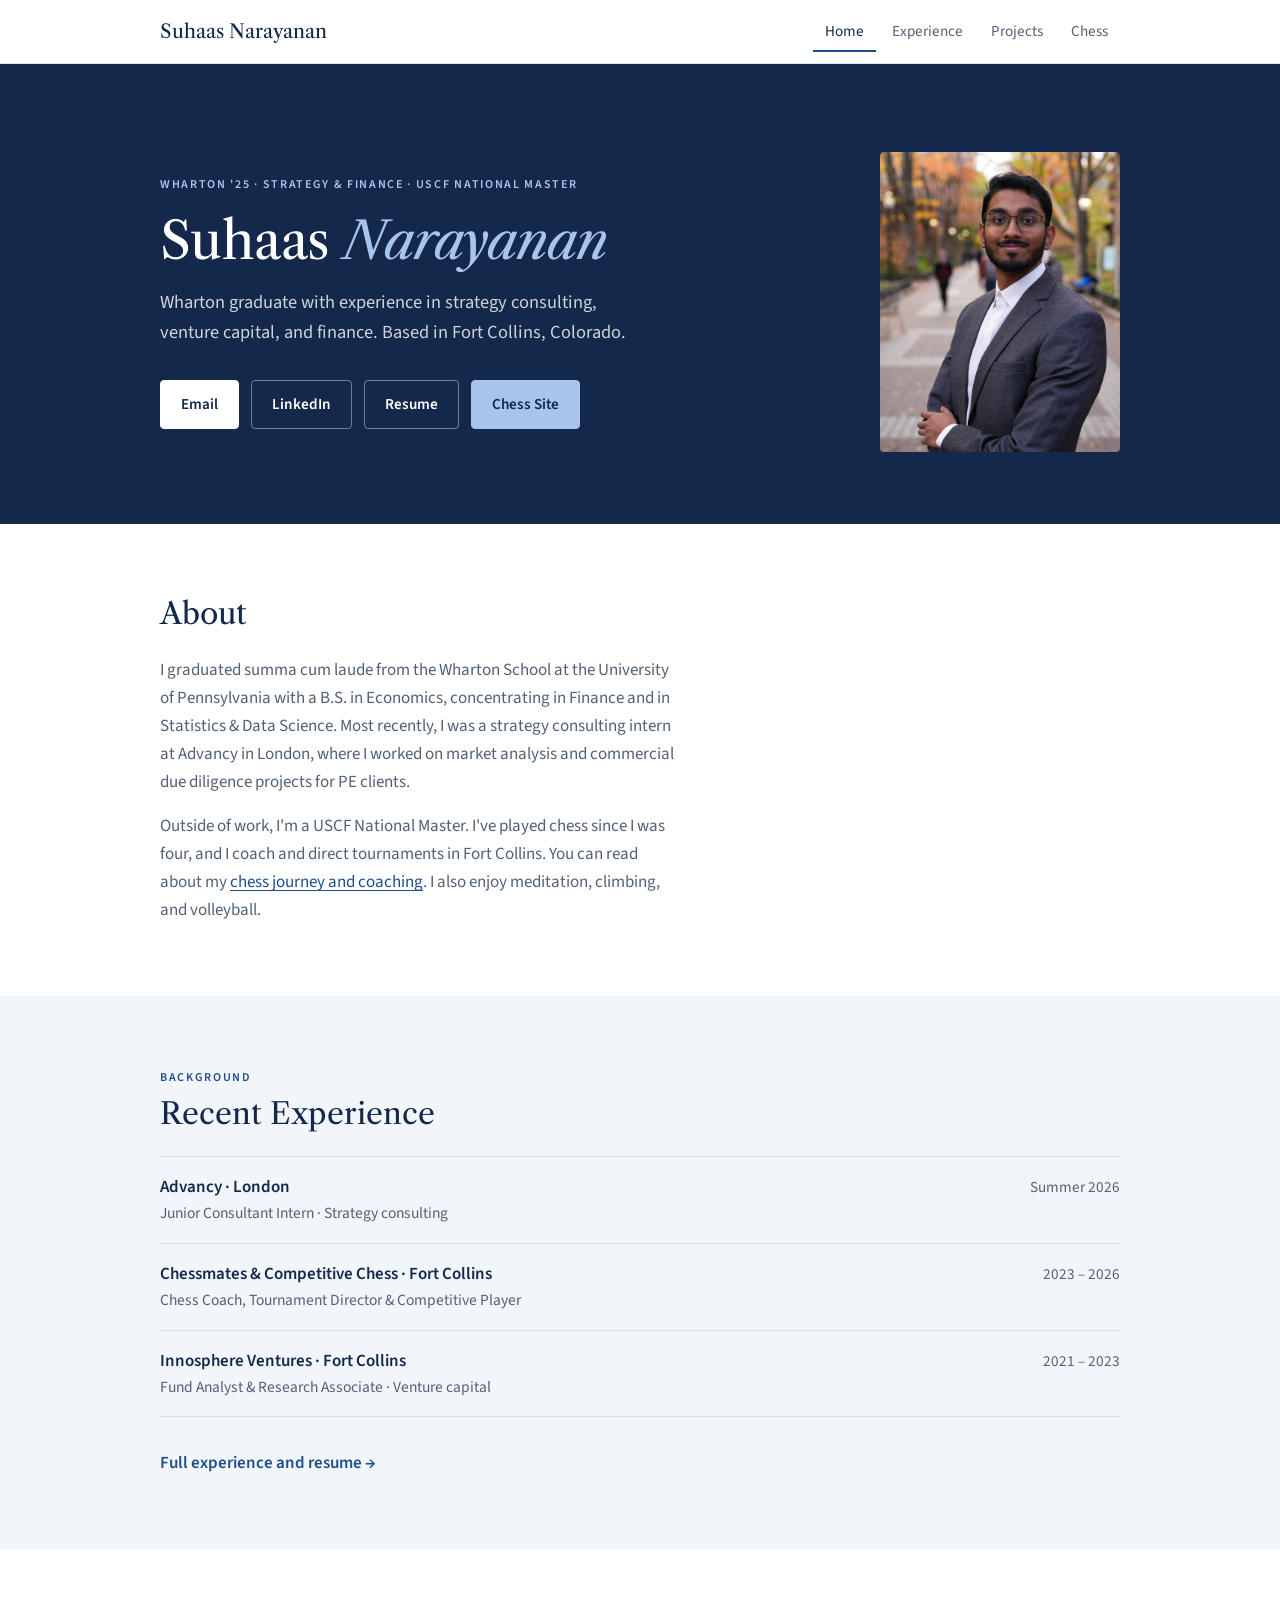
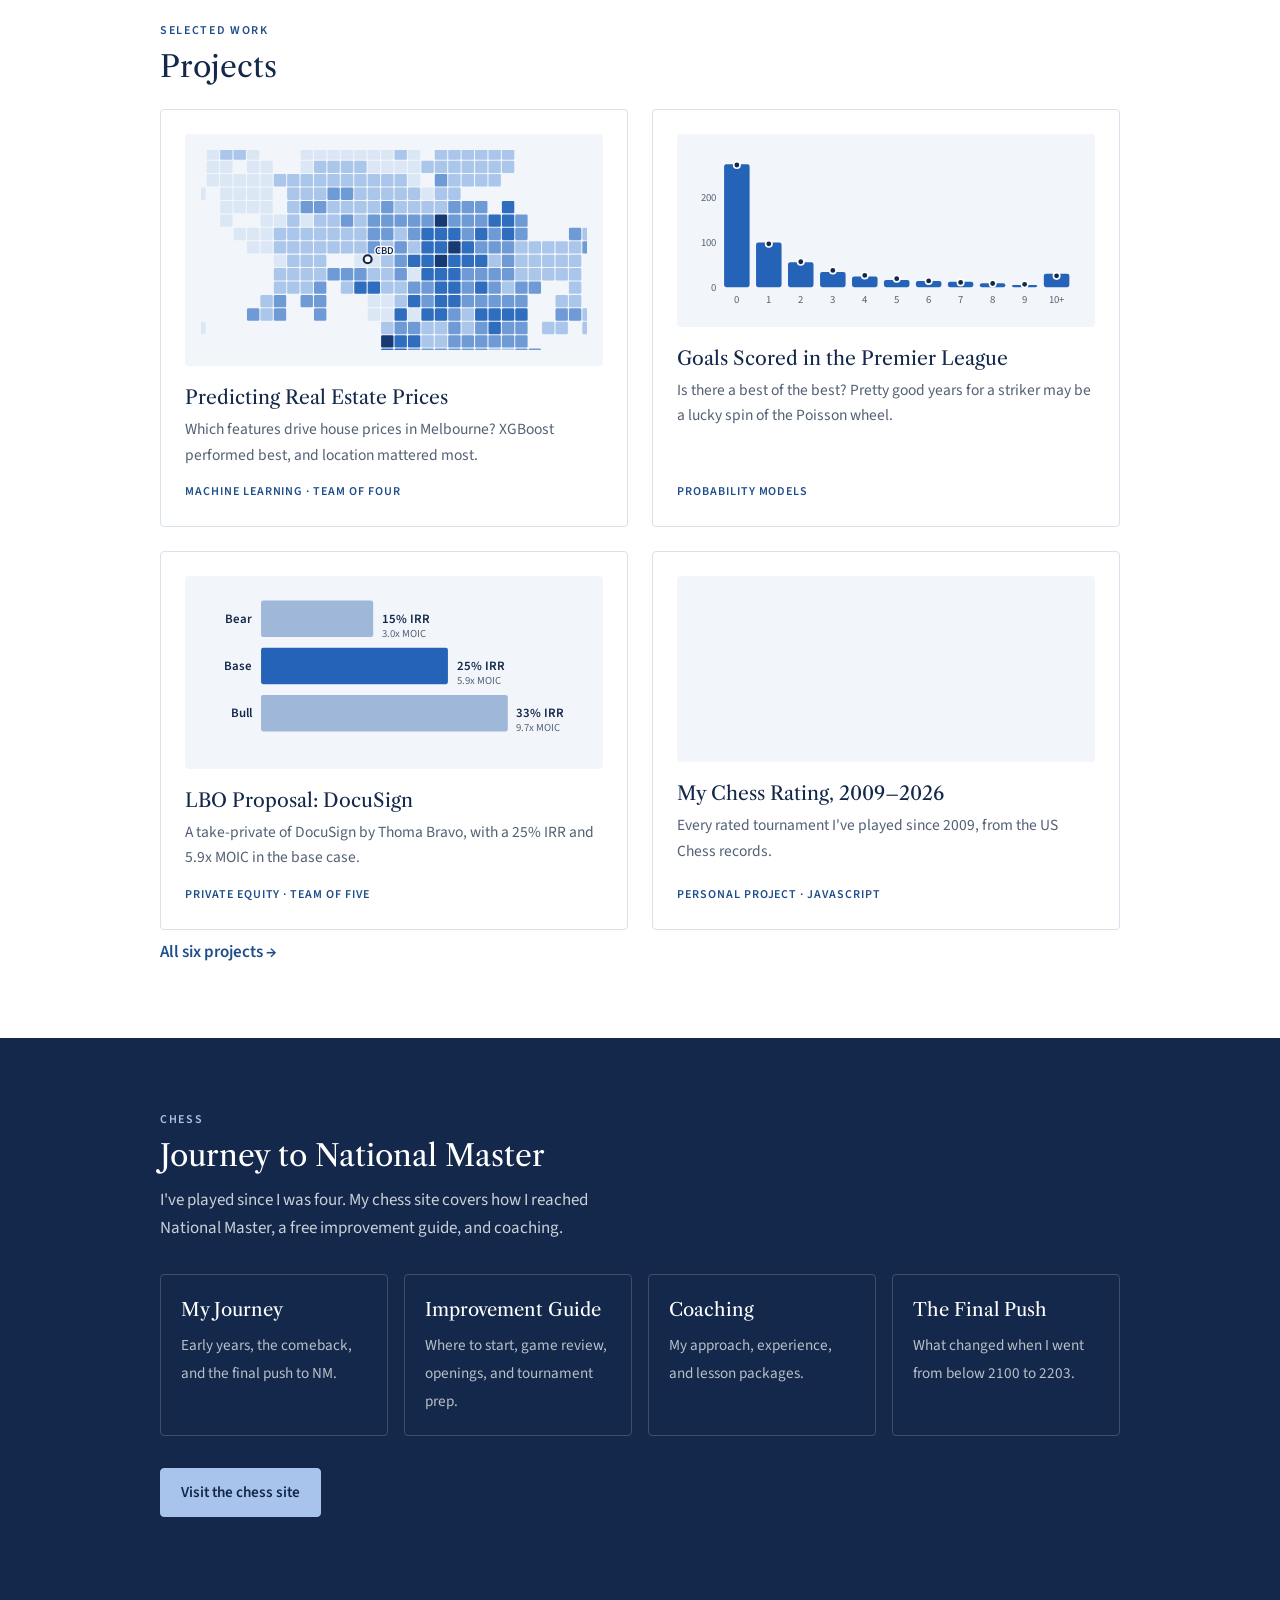
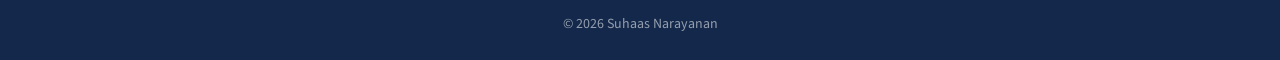
==== index.html @ 9db1aac8 "Update 'Résumé' to 'Resume' in index.html" ====
<!DOCTYPE html>
<html lang="en">
<head>
<meta charset="UTF-8">
<meta name="viewport" content="width=device-width, initial-scale=1.0">
<title>Suhaas Narayanan</title>
<meta name="description" content="Suhaas Narayanan — Wharton graduate with experience in strategy consulting, venture capital, and finance. USCF National Master in chess.">
<meta property="og:title" content="Suhaas Narayanan">
<meta property="og:description" content="Suhaas Narayanan — Wharton graduate with experience in strategy consulting, venture capital, and finance. USCF National Master in chess.">
<meta property="og:type" content="profile">
<meta property="og:site_name" content="Suhaas Narayanan">
<meta property="og:image" content="https://suhaasnarayanan.com/og-home.png?v=2">
<meta property="og:image:width" content="1200">
<meta property="og:image:height" content="630">
<meta name="twitter:card" content="summary_large_image">
<meta name="twitter:image" content="https://suhaasnarayanan.com/og-home.png?v=2">
<meta property="og:url" content="https://suhaasnarayanan.com/">
<link rel="canonical" href="https://suhaasnarayanan.com/">
<link rel="icon" href="/favicon.ico" sizes="48x48">
<link rel="icon" href="/favicon-192.png" type="image/png" sizes="192x192">
<link rel="apple-touch-icon" href="/apple-touch-icon.png">
<link rel="preconnect" href="https://fonts.googleapis.com">
<link rel="preconnect" href="https://fonts.gstatic.com" crossorigin>
<link rel="stylesheet" href="https://fonts.googleapis.com/css2?family=Libre+Caslon+Text:ital,wght@0,400;1,400&family=Source+Sans+3:wght@400;600&display=swap">
<link rel="stylesheet" href="/assets/site.css">
<script type="application/ld+json">
{
  "@context": "https://schema.org",
  "@type": "WebSite",
  "name": "Suhaas Narayanan",
  "alternateName": "suhaasnarayanan.com",
  "url": "https://suhaasnarayanan.com/"
}
</script>
<script type="application/ld+json">
{
  "@context": "https://schema.org",
  "@type": "Person",
  "name": "Suhaas Narayanan",
  "url": "https://suhaasnarayanan.com/",
  "image": "https://suhaasnarayanan.com/images/suhaas-narayanan.jpg",
  "email": "mailto:hello@suhaasnarayanan.com",
  "alumniOf": { "@type": "CollegeOrUniversity", "name": "The Wharton School, University of Pennsylvania" },
  "homeLocation": { "@type": "Place", "name": "Fort Collins, Colorado" },
  "award": ["USCF National Master", "ISEF Finalist (2019, 2020)"],
  "sameAs": [
    "https://www.linkedin.com/in/suhaasn/",
    "https://suhaasnarayanan.com/chess/",
    "https://www.chess.com/member/coachsuhaas",
    "https://lichess.org/@/suhaasn",
    "https://ratings.uschess.org/player/14290675",
    "https://chessmatesfc.com/coach/suhaas-narayanan/"
  ]
}
</script>
</head>
<body>
<nav class="topnav" aria-label="Main"><a class="brand" href="/">Suhaas Narayanan</a><div class="navlinks"><a href="/" aria-current="page">Home</a><a href="/experience/">Experience</a><a href="/projects/">Projects</a><a href="/chess/">Chess</a></div></nav>

<header>
  <div class="header-inner">
    <div>
      <div class="label">Wharton '25 · Strategy &amp; Finance · USCF National Master</div>
      <h1>Suhaas <em>Narayanan</em></h1>
      <p class="intro">Wharton graduate with experience in strategy consulting, venture capital, and finance. Based in Fort Collins, Colorado.</p>
      <div class="actions">
        <a class="btn btn-primary" href="mailto:hello@suhaasnarayanan.com">Email</a>
        <a class="btn btn-ghost" href="https://www.linkedin.com/in/suhaasn/" target="_blank" rel="noopener">LinkedIn</a>
        <a class="btn btn-ghost" href="/Suhaas_Narayanan_Resume.pdf" target="_blank" rel="noopener">Resume</a>
        <a class="btn btn-chess" href="/chess/">Chess Site</a>
      </div>
    </div>
    <img class="portrait" src="/images/suhaas-narayanan.jpg" alt="Suhaas Narayanan" width="640" height="800">
  </div>
</header>

<main>
  <section id="about">
    <h2>About</h2>
    <div class="prose">
      <p>I graduated summa cum laude from the Wharton School at the University of Pennsylvania with a B.S. in Economics, concentrating in Finance and in Statistics &amp; Data Science. Most recently, I was a strategy consulting intern at Advancy in London, where I worked on market analysis and commercial due diligence projects for PE clients.</p>
      <p>Outside of work, I'm a USCF National Master. I've played chess since I was four, and I coach and direct tournaments in Fort Collins. You can read about my <a href="/chess/">chess journey and coaching</a>. I also enjoy meditation, climbing, and volleyball.</p>
    </div>
  </section>

  <section id="experience" class="band">
    <div class="section-label">Background</div>
    <h2>Recent Experience</h2>
    <ul class="preview">
      <li><div><div class="org">Advancy · London</div><div class="role">Junior Consultant Intern · Strategy consulting</div></div><div class="when">Summer 2026</div></li>
      <li><div><div class="org">Chessmates &amp; Competitive Chess · Fort Collins</div><div class="role">Chess Coach, Tournament Director &amp; Competitive Player</div></div><div class="when">2023 – 2026</div></li>
      <li><div><div class="org">Innosphere Ventures · Fort Collins</div><div class="role">Fund Analyst &amp; Research Associate · Venture capital</div></div><div class="when">2021 – 2023</div></li>
    </ul>
    <a class="more" href="/experience/">Full experience and resume →</a>
  </section>

  <section id="projects">
    <div class="section-label">Selected Work</div>
    <h2>Projects</h2>
    <div class="pj-grid">
      <article class="pj-card compact">
        <div class="pj-vis"><svg class="pj-thumb" preserveAspectRatio="xMidYMid slice" viewBox="40 90 440 300" role="img" aria-label="Grid map of Melbourne showing the median sale price in each block. Prices are highest in the inner east and south-east near the CBD, above $2 million in places, and fall below $700,000 in the outer west and north."><rect x="245.3" y="230.0" width="14.1" height="14.1" rx="1.5" fill="#aac6ea"/><rect x="245.3" y="245.3" width="14.1" height="14.1" rx="1.5" fill="#aac6ea"/><rect x="260.6" y="245.3" width="14.1" height="14.1" rx="1.5" fill="#6e9bd6"/><rect x="260.6" y="230.0" width="14.1" height="14.1" rx="1.5" fill="#6e9bd6"/><rect x="153.5" y="138.2" width="14.1" height="14.1" rx="1.5" fill="#dce7f5"/><rect x="153.5" y="153.5" width="14.1" height="14.1" rx="1.5" fill="#aac6ea"/><rect x="168.8" y="153.5" width="14.1" height="14.1" rx="1.5" fill="#aac6ea"/><rect x="168.8" y="138.2" width="14.1" height="14.1" rx="1.5" fill="#aac6ea"/><rect x="138.2" y="153.5" width="14.1" height="14.1" rx="1.5" fill="#aac6ea"/><rect x="214.7" y="275.9" width="14.1" height="14.1" rx="1.5" fill="#2f6dbf"/><rect x="275.9" y="199.4" width="14.1" height="14.1" rx="1.5" fill="#6e9bd6"/><rect x="275.9" y="214.7" width="14.1" height="14.1" rx="1.5" fill="#6e9bd6"/><rect x="107.7" y="306.5" width="14.1" height="14.1" rx="1.5" fill="#aac6ea"/><rect x="92.4" y="306.5" width="14.1" height="14.1" rx="1.5" fill="#6e9bd6"/><rect x="123.0" y="306.5" width="14.1" height="14.1" rx="1.5" fill="#6e9bd6"/><rect x="107.7" y="291.2" width="14.1" height="14.1" rx="1.5" fill="#aac6ea"/><rect x="123.0" y="291.2" width="14.1" height="14.1" rx="1.5" fill="#6e9bd6"/><rect x="138.2" y="275.9" width="14.1" height="14.1" rx="1.5" fill="#aac6ea"/><rect x="123.0" y="260.6" width="14.1" height="14.1" rx="1.5" fill="#aac6ea"/><rect x="138.2" y="260.6" width="14.1" height="14.1" rx="1.5" fill="#aac6ea"/><rect x="123.0" y="275.9" width="14.1" height="14.1" rx="1.5" fill="#aac6ea"/><rect x="275.9" y="291.2" width="14.1" height="14.1" rx="1.5" fill="#2f6dbf"/><rect x="260.6" y="291.2" width="14.1" height="14.1" rx="1.5" fill="#aac6ea"/><rect x="260.6" y="275.9" width="14.1" height="14.1" rx="1.5" fill="#aac6ea"/><rect x="275.9" y="275.9" width="14.1" height="14.1" rx="1.5" fill="#6e9bd6"/><rect x="184.1" y="199.4" width="14.1" height="14.1" rx="1.5" fill="#aac6ea"/><rect x="168.8" y="199.4" width="14.1" height="14.1" rx="1.5" fill="#aac6ea"/><rect x="199.4" y="199.4" width="14.1" height="14.1" rx="1.5" fill="#6e9bd6"/><rect x="199.4" y="214.7" width="14.1" height="14.1" rx="1.5" fill="#aac6ea"/><rect x="184.1" y="214.7" width="14.1" height="14.1" rx="1.5" fill="#aac6ea"/><rect x="168.8" y="214.7" width="14.1" height="14.1" rx="1.5" fill="#aac6ea"/><rect x="321.8" y="291.2" width="14.1" height="14.1" rx="1.5" fill="#2f6dbf"/><rect x="306.5" y="291.2" width="14.1" height="14.1" rx="1.5" fill="#2f6dbf"/><rect x="306.5" y="306.5" width="14.1" height="14.1" rx="1.5" fill="#2f6dbf"/><rect x="321.8" y="306.5" width="14.1" height="14.1" rx="1.5" fill="#6e9bd6"/><rect x="337.1" y="306.5" width="14.1" height="14.1" rx="1.5" fill="#aac6ea"/><rect x="337.1" y="291.2" width="14.1" height="14.1" rx="1.5" fill="#6e9bd6"/><rect x="138.2" y="199.4" width="14.1" height="14.1" rx="1.5" fill="#aac6ea"/><rect x="153.5" y="184.1" width="14.1" height="14.1" rx="1.5" fill="#6e9bd6"/><rect x="138.2" y="184.1" width="14.1" height="14.1" rx="1.5" fill="#aac6ea"/><rect x="245.3" y="291.2" width="14.1" height="14.1" rx="1.5" fill="#dce7f5"/><rect x="245.3" y="306.5" width="14.1" height="14.1" rx="1.5" fill="#dce7f5"/><rect x="321.8" y="245.3" width="14.1" height="14.1" rx="1.5" fill="#2f6dbf"/><rect x="337.1" y="245.3" width="14.1" height="14.1" rx="1.5" fill="#2f6dbf"/><rect x="321.8" y="230.0" width="14.1" height="14.1" rx="1.5" fill="#173a73"/><rect x="306.5" y="245.3" width="14.1" height="14.1" rx="1.5" fill="#173a73"/><rect x="337.1" y="230.0" width="14.1" height="14.1" rx="1.5" fill="#2f6dbf"/><rect x="306.5" y="230.0" width="14.1" height="14.1" rx="1.5" fill="#2f6dbf"/><rect x="321.8" y="214.7" width="14.1" height="14.1" rx="1.5" fill="#2f6dbf"/><rect x="337.1" y="214.7" width="14.1" height="14.1" rx="1.5" fill="#6e9bd6"/><rect x="306.5" y="214.7" width="14.1" height="14.1" rx="1.5" fill="#2f6dbf"/><rect x="275.9" y="352.4" width="14.1" height="14.1" rx="1.5" fill="#6e9bd6"/><rect x="291.2" y="352.4" width="14.1" height="14.1" rx="1.5" fill="#6e9bd6"/><rect x="291.2" y="367.7" width="14.1" height="14.1" rx="1.5" fill="#6e9bd6"/><rect x="275.9" y="367.7" width="14.1" height="14.1" rx="1.5" fill="#6e9bd6"/><rect x="306.5" y="352.4" width="14.1" height="14.1" rx="1.5" fill="#6e9bd6"/><rect x="321.8" y="352.4" width="14.1" height="14.1" rx="1.5" fill="#6e9bd6"/><rect x="306.5" y="367.7" width="14.1" height="14.1" rx="1.5" fill="#6e9bd6"/><rect x="321.8" y="337.1" width="14.1" height="14.1" rx="1.5" fill="#6e9bd6"/><rect x="306.5" y="337.1" width="14.1" height="14.1" rx="1.5" fill="#aac6ea"/><rect x="321.8" y="367.7" width="14.1" height="14.1" rx="1.5" fill="#aac6ea"/><rect x="291.2" y="337.1" width="14.1" height="14.1" rx="1.5" fill="#aac6ea"/><rect x="367.7" y="245.3" width="14.1" height="14.1" rx="1.5" fill="#aac6ea"/><rect x="352.4" y="260.6" width="14.1" height="14.1" rx="1.5" fill="#6e9bd6"/><rect x="352.4" y="245.3" width="14.1" height="14.1" rx="1.5" fill="#2f6dbf"/><rect x="367.7" y="260.6" width="14.1" height="14.1" rx="1.5" fill="#6e9bd6"/><rect x="123.0" y="214.7" width="14.1" height="14.1" rx="1.5" fill="#aac6ea"/><rect x="138.2" y="214.7" width="14.1" height="14.1" rx="1.5" fill="#aac6ea"/><rect x="123.0" y="230.0" width="14.1" height="14.1" rx="1.5" fill="#aac6ea"/><rect x="138.2" y="230.0" width="14.1" height="14.1" rx="1.5" fill="#aac6ea"/><rect x="260.6" y="352.4" width="14.1" height="14.1" rx="1.5" fill="#2f6dbf"/><rect x="260.6" y="337.1" width="14.1" height="14.1" rx="1.5" fill="#2f6dbf"/><rect x="260.6" y="321.8" width="14.1" height="14.1" rx="1.5" fill="#6e9bd6"/><rect x="245.3" y="337.1" width="14.1" height="14.1" rx="1.5" fill="#173a73"/><rect x="245.3" y="352.4" width="14.1" height="14.1" rx="1.5" fill="#2f6dbf"/><rect x="245.3" y="321.8" width="14.1" height="14.1" rx="1.5" fill="#aac6ea"/><rect x="245.3" y="367.7" width="14.1" height="14.1" rx="1.5" fill="#173a73"/><rect x="260.6" y="367.7" width="14.1" height="14.1" rx="1.5" fill="#2f6dbf"/><rect x="275.9" y="337.1" width="14.1" height="14.1" rx="1.5" fill="#2f6dbf"/><rect x="230.0" y="184.1" width="14.1" height="14.1" rx="1.5" fill="#aac6ea"/><rect x="230.0" y="199.4" width="14.1" height="14.1" rx="1.5" fill="#6e9bd6"/><rect x="214.7" y="199.4" width="14.1" height="14.1" rx="1.5" fill="#aac6ea"/><rect x="214.7" y="184.1" width="14.1" height="14.1" rx="1.5" fill="#aac6ea"/><rect x="230.0" y="214.7" width="14.1" height="14.1" rx="1.5" fill="#6e9bd6"/><rect x="199.4" y="184.1" width="14.1" height="14.1" rx="1.5" fill="#aac6ea"/><rect x="321.8" y="184.1" width="14.1" height="14.1" rx="1.5" fill="#6e9bd6"/><rect x="337.1" y="184.1" width="14.1" height="14.1" rx="1.5" fill="#6e9bd6"/><rect x="337.1" y="199.4" width="14.1" height="14.1" rx="1.5" fill="#6e9bd6"/><rect x="321.8" y="199.4" width="14.1" height="14.1" rx="1.5" fill="#6e9bd6"/><rect x="337.1" y="275.9" width="14.1" height="14.1" rx="1.5" fill="#6e9bd6"/><rect x="352.4" y="275.9" width="14.1" height="14.1" rx="1.5" fill="#2f6dbf"/><rect x="352.4" y="291.2" width="14.1" height="14.1" rx="1.5" fill="#6e9bd6"/><rect x="306.5" y="260.6" width="14.1" height="14.1" rx="1.5" fill="#2f6dbf"/><rect x="306.5" y="275.9" width="14.1" height="14.1" rx="1.5" fill="#2f6dbf"/><rect x="321.8" y="275.9" width="14.1" height="14.1" rx="1.5" fill="#2f6dbf"/><rect x="321.8" y="260.6" width="14.1" height="14.1" rx="1.5" fill="#2f6dbf"/><rect x="291.2" y="275.9" width="14.1" height="14.1" rx="1.5" fill="#6e9bd6"/><rect x="291.2" y="260.6" width="14.1" height="14.1" rx="1.5" fill="#2f6dbf"/><rect x="306.5" y="321.8" width="14.1" height="14.1" rx="1.5" fill="#aac6ea"/><rect x="291.2" y="321.8" width="14.1" height="14.1" rx="1.5" fill="#aac6ea"/><rect x="275.9" y="321.8" width="14.1" height="14.1" rx="1.5" fill="#6e9bd6"/><rect x="275.9" y="306.5" width="14.1" height="14.1" rx="1.5" fill="#dce7f5"/><rect x="337.1" y="321.8" width="14.1" height="14.1" rx="1.5" fill="#aac6ea"/><rect x="321.8" y="321.8" width="14.1" height="14.1" rx="1.5" fill="#6e9bd6"/><rect x="245.3" y="214.7" width="14.1" height="14.1" rx="1.5" fill="#6e9bd6"/><rect x="260.6" y="214.7" width="14.1" height="14.1" rx="1.5" fill="#aac6ea"/><rect x="214.7" y="168.8" width="14.1" height="14.1" rx="1.5" fill="#aac6ea"/><rect x="245.3" y="168.8" width="14.1" height="14.1" rx="1.5" fill="#aac6ea"/><rect x="230.0" y="168.8" width="14.1" height="14.1" rx="1.5" fill="#aac6ea"/><rect x="214.7" y="153.5" width="14.1" height="14.1" rx="1.5" fill="#aac6ea"/><rect x="245.3" y="153.5" width="14.1" height="14.1" rx="1.5" fill="#aac6ea"/><rect x="230.0" y="153.5" width="14.1" height="14.1" rx="1.5" fill="#aac6ea"/><rect x="214.7" y="138.2" width="14.1" height="14.1" rx="1.5" fill="#aac6ea"/><rect x="352.4" y="199.4" width="14.1" height="14.1" rx="1.5" fill="#6e9bd6"/><rect x="367.7" y="214.7" width="14.1" height="14.1" rx="1.5" fill="#6e9bd6"/><rect x="352.4" y="230.0" width="14.1" height="14.1" rx="1.5" fill="#6e9bd6"/><rect x="352.4" y="214.7" width="14.1" height="14.1" rx="1.5" fill="#2f6dbf"/><rect x="367.7" y="230.0" width="14.1" height="14.1" rx="1.5" fill="#6e9bd6"/><rect x="367.7" y="199.4" width="14.1" height="14.1" rx="1.5" fill="#2f6dbf"/><rect x="291.2" y="199.4" width="14.1" height="14.1" rx="1.5" fill="#6e9bd6"/><rect x="306.5" y="184.1" width="14.1" height="14.1" rx="1.5" fill="#aac6ea"/><rect x="306.5" y="199.4" width="14.1" height="14.1" rx="1.5" fill="#173a73"/><rect x="260.6" y="306.5" width="14.1" height="14.1" rx="1.5" fill="#2f6dbf"/><rect x="230.0" y="306.5" width="14.1" height="14.1" rx="1.5" fill="#dce7f5"/><rect x="168.8" y="168.8" width="14.1" height="14.1" rx="1.5" fill="#aac6ea"/><rect x="168.8" y="184.1" width="14.1" height="14.1" rx="1.5" fill="#6e9bd6"/><rect x="184.1" y="184.1" width="14.1" height="14.1" rx="1.5" fill="#aac6ea"/><rect x="184.1" y="168.8" width="14.1" height="14.1" rx="1.5" fill="#6e9bd6"/><rect x="199.4" y="168.8" width="14.1" height="14.1" rx="1.5" fill="#6e9bd6"/><rect x="260.6" y="199.4" width="14.1" height="14.1" rx="1.5" fill="#6e9bd6"/><rect x="230.0" y="230.0" width="14.1" height="14.1" rx="1.5" fill="#6e9bd6"/><rect x="245.3" y="199.4" width="14.1" height="14.1" rx="1.5" fill="#6e9bd6"/><rect x="184.1" y="230.0" width="14.1" height="14.1" rx="1.5" fill="#aac6ea"/><rect x="168.8" y="230.0" width="14.1" height="14.1" rx="1.5" fill="#aac6ea"/><rect x="153.5" y="230.0" width="14.1" height="14.1" rx="1.5" fill="#aac6ea"/><rect x="153.5" y="214.7" width="14.1" height="14.1" rx="1.5" fill="#aac6ea"/><rect x="291.2" y="291.2" width="14.1" height="14.1" rx="1.5" fill="#6e9bd6"/><rect x="199.4" y="123.0" width="14.1" height="14.1" rx="1.5" fill="#dce7f5"/><rect x="199.4" y="138.2" width="14.1" height="14.1" rx="1.5" fill="#aac6ea"/><rect x="214.7" y="123.0" width="14.1" height="14.1" rx="1.5" fill="#dce7f5"/><rect x="184.1" y="138.2" width="14.1" height="14.1" rx="1.5" fill="#aac6ea"/><rect x="184.1" y="123.0" width="14.1" height="14.1" rx="1.5" fill="#dce7f5"/><rect x="168.8" y="123.0" width="14.1" height="14.1" rx="1.5" fill="#dce7f5"/><rect x="260.6" y="383.0" width="14.1" height="14.1" rx="1.5" fill="#2f6dbf"/><rect x="275.9" y="383.0" width="14.1" height="14.1" rx="1.5" fill="#6e9bd6"/><rect x="275.9" y="260.6" width="14.1" height="14.1" rx="1.5" fill="#dce7f5"/><rect x="275.9" y="245.3" width="14.1" height="14.1" rx="1.5" fill="#2f6dbf"/><rect x="291.2" y="245.3" width="14.1" height="14.1" rx="1.5" fill="#2f6dbf"/><rect x="291.2" y="184.1" width="14.1" height="14.1" rx="1.5" fill="#aac6ea"/><rect x="291.2" y="168.8" width="14.1" height="14.1" rx="1.5" fill="#dce7f5"/><rect x="306.5" y="168.8" width="14.1" height="14.1" rx="1.5" fill="#aac6ea"/><rect x="306.5" y="153.5" width="14.1" height="14.1" rx="1.5" fill="#6e9bd6"/><rect x="275.9" y="168.8" width="14.1" height="14.1" rx="1.5" fill="#aac6ea"/><rect x="275.9" y="184.1" width="14.1" height="14.1" rx="1.5" fill="#aac6ea"/><rect x="291.2" y="214.7" width="14.1" height="14.1" rx="1.5" fill="#2f6dbf"/><rect x="107.7" y="153.5" width="14.1" height="14.1" rx="1.5" fill="#dce7f5"/><rect x="107.7" y="168.8" width="14.1" height="14.1" rx="1.5" fill="#dce7f5"/><rect x="138.2" y="168.8" width="14.1" height="14.1" rx="1.5" fill="#aac6ea"/><rect x="153.5" y="168.8" width="14.1" height="14.1" rx="1.5" fill="#aac6ea"/><rect x="199.4" y="230.0" width="14.1" height="14.1" rx="1.5" fill="#aac6ea"/><rect x="275.9" y="230.0" width="14.1" height="14.1" rx="1.5" fill="#aac6ea"/><rect x="291.2" y="230.0" width="14.1" height="14.1" rx="1.5" fill="#2f6dbf"/><rect x="153.5" y="199.4" width="14.1" height="14.1" rx="1.5" fill="#dce7f5"/><rect x="291.2" y="306.5" width="14.1" height="14.1" rx="1.5" fill="#2f6dbf"/><rect x="230.0" y="245.3" width="14.1" height="14.1" rx="1.5" fill="#dce7f5"/><rect x="214.7" y="245.3" width="14.1" height="14.1" rx="1.5" fill="#dce7f5"/><rect x="214.7" y="230.0" width="14.1" height="14.1" rx="1.5" fill="#aac6ea"/><rect x="230.0" y="275.9" width="14.1" height="14.1" rx="1.5" fill="#2f6dbf"/><rect x="230.0" y="291.2" width="14.1" height="14.1" rx="1.5" fill="#dce7f5"/><rect x="291.2" y="383.0" width="14.1" height="14.1" rx="1.5" fill="#6e9bd6"/><rect x="306.5" y="383.0" width="14.1" height="14.1" rx="1.5" fill="#6e9bd6"/><rect x="168.8" y="275.9" width="14.1" height="14.1" rx="1.5" fill="#6e9bd6"/><rect x="153.5" y="275.9" width="14.1" height="14.1" rx="1.5" fill="#aac6ea"/><rect x="153.5" y="260.6" width="14.1" height="14.1" rx="1.5" fill="#aac6ea"/><rect x="214.7" y="214.7" width="14.1" height="14.1" rx="1.5" fill="#aac6ea"/><rect x="245.3" y="184.1" width="14.1" height="14.1" rx="1.5" fill="#6e9bd6"/><rect x="184.1" y="153.5" width="14.1" height="14.1" rx="1.5" fill="#aac6ea"/><rect x="199.4" y="153.5" width="14.1" height="14.1" rx="1.5" fill="#aac6ea"/><rect x="337.1" y="352.4" width="14.1" height="14.1" rx="1.5" fill="#6e9bd6"/><rect x="337.1" y="367.7" width="14.1" height="14.1" rx="1.5" fill="#aac6ea"/><rect x="199.4" y="275.9" width="14.1" height="14.1" rx="1.5" fill="#aac6ea"/><rect x="199.4" y="260.6" width="14.1" height="14.1" rx="1.5" fill="#6e9bd6"/><rect x="184.1" y="260.6" width="14.1" height="14.1" rx="1.5" fill="#6e9bd6"/><rect x="214.7" y="260.6" width="14.1" height="14.1" rx="1.5" fill="#6e9bd6"/><rect x="245.3" y="275.9" width="14.1" height="14.1" rx="1.5" fill="#aac6ea"/><rect x="260.6" y="168.8" width="14.1" height="14.1" rx="1.5" fill="#aac6ea"/><rect x="275.9" y="153.5" width="14.1" height="14.1" rx="1.5" fill="#dce7f5"/><rect x="260.6" y="153.5" width="14.1" height="14.1" rx="1.5" fill="#aac6ea"/><rect x="260.6" y="184.1" width="14.1" height="14.1" rx="1.5" fill="#aac6ea"/><rect x="275.9" y="123.0" width="14.1" height="14.1" rx="1.5" fill="#dce7f5"/><rect x="260.6" y="138.2" width="14.1" height="14.1" rx="1.5" fill="#dce7f5"/><rect x="275.9" y="138.2" width="14.1" height="14.1" rx="1.5" fill="#dce7f5"/><rect x="245.3" y="138.2" width="14.1" height="14.1" rx="1.5" fill="#dce7f5"/><rect x="245.3" y="123.0" width="14.1" height="14.1" rx="1.5" fill="#dce7f5"/><rect x="260.6" y="123.0" width="14.1" height="14.1" rx="1.5" fill="#aac6ea"/><rect x="230.0" y="123.0" width="14.1" height="14.1" rx="1.5" fill="#dce7f5"/><rect x="245.3" y="260.6" width="14.1" height="14.1" rx="1.5" fill="#aac6ea"/><rect x="260.6" y="260.6" width="14.1" height="14.1" rx="1.5" fill="#6e9bd6"/><rect x="321.8" y="168.8" width="14.1" height="14.1" rx="1.5" fill="#aac6ea"/><rect x="153.5" y="245.3" width="14.1" height="14.1" rx="1.5" fill="#aac6ea"/><rect x="168.8" y="245.3" width="14.1" height="14.1" rx="1.5" fill="#aac6ea"/><rect x="230.0" y="260.6" width="14.1" height="14.1" rx="1.5" fill="#aac6ea"/><rect x="168.8" y="260.6" width="14.1" height="14.1" rx="1.5" fill="#aac6ea"/><rect x="107.7" y="230.0" width="14.1" height="14.1" rx="1.5" fill="#dce7f5"/><rect x="107.7" y="214.7" width="14.1" height="14.1" rx="1.5" fill="#dce7f5"/><rect x="123.0" y="199.4" width="14.1" height="14.1" rx="1.5" fill="#dce7f5"/><rect x="107.7" y="184.1" width="14.1" height="14.1" rx="1.5" fill="#dce7f5"/><rect x="107.7" y="199.4" width="14.1" height="14.1" rx="1.5" fill="#dce7f5"/><rect x="92.4" y="230.0" width="14.1" height="14.1" rx="1.5" fill="#dce7f5"/><rect x="77.1" y="214.7" width="14.1" height="14.1" rx="1.5" fill="#dce7f5"/><rect x="92.4" y="214.7" width="14.1" height="14.1" rx="1.5" fill="#dce7f5"/><rect x="337.1" y="260.6" width="14.1" height="14.1" rx="1.5" fill="#6e9bd6"/><rect x="352.4" y="184.1" width="14.1" height="14.1" rx="1.5" fill="#6e9bd6"/><rect x="337.1" y="153.5" width="14.1" height="14.1" rx="1.5" fill="#aac6ea"/><rect x="321.8" y="153.5" width="14.1" height="14.1" rx="1.5" fill="#aac6ea"/><rect x="321.8" y="138.2" width="14.1" height="14.1" rx="1.5" fill="#aac6ea"/><rect x="306.5" y="138.2" width="14.1" height="14.1" rx="1.5" fill="#aac6ea"/><rect x="321.8" y="123.0" width="14.1" height="14.1" rx="1.5" fill="#aac6ea"/><rect x="168.8" y="291.2" width="14.1" height="14.1" rx="1.5" fill="#6e9bd6"/><rect x="168.8" y="306.5" width="14.1" height="14.1" rx="1.5" fill="#6e9bd6"/><rect x="153.5" y="291.2" width="14.1" height="14.1" rx="1.5" fill="#6e9bd6"/><rect x="138.2" y="245.3" width="14.1" height="14.1" rx="1.5" fill="#aac6ea"/><rect x="230.0" y="138.2" width="14.1" height="14.1" rx="1.5" fill="#dce7f5"/><rect x="184.1" y="107.7" width="14.1" height="14.1" rx="1.5" fill="#dce7f5"/><rect x="291.2" y="138.2" width="14.1" height="14.1" rx="1.5" fill="#aac6ea"/><rect x="123.0" y="245.3" width="14.1" height="14.1" rx="1.5" fill="#dce7f5"/><rect x="337.1" y="337.1" width="14.1" height="14.1" rx="1.5" fill="#6e9bd6"/><rect x="367.7" y="291.2" width="14.1" height="14.1" rx="1.5" fill="#6e9bd6"/><rect x="459.4" y="275.9" width="14.1" height="14.1" rx="1.5" fill="#aac6ea"/><rect x="291.2" y="413.5" width="14.1" height="14.1" rx="1.5" fill="#2f6dbf"/><rect x="275.9" y="428.8" width="14.1" height="14.1" rx="1.5" fill="#2f6dbf"/><rect x="352.4" y="138.2" width="14.1" height="14.1" rx="1.5" fill="#aac6ea"/><rect x="306.5" y="123.0" width="14.1" height="14.1" rx="1.5" fill="#aac6ea"/><rect x="61.8" y="153.5" width="14.1" height="14.1" rx="1.5" fill="#dce7f5"/><rect x="383.0" y="291.2" width="14.1" height="14.1" rx="1.5" fill="#6e9bd6"/><rect x="77.1" y="184.1" width="14.1" height="14.1" rx="1.5" fill="#dce7f5"/><rect x="31.2" y="168.8" width="14.1" height="14.1" rx="1.5" fill="#dce7f5"/><rect x="321.8" y="398.2" width="14.1" height="14.1" rx="1.5" fill="#aac6ea"/><rect x="291.2" y="398.2" width="14.1" height="14.1" rx="1.5" fill="#6e9bd6"/><rect x="168.8" y="15.9" width="14.1" height="14.1" rx="1.5" fill="#dce7f5"/><rect x="199.4" y="31.2" width="14.1" height="14.1" rx="1.5" fill="#dce7f5"/><rect x="474.7" y="230.0" width="14.1" height="14.1" rx="1.5" fill="#6e9bd6"/><rect x="428.8" y="428.8" width="14.1" height="14.1" rx="1.5" fill="#dce7f5"/><rect x="413.5" y="398.2" width="14.1" height="14.1" rx="1.5" fill="#dce7f5"/><rect x="428.8" y="398.2" width="14.1" height="14.1" rx="1.5" fill="#dce7f5"/><rect x="367.7" y="413.5" width="14.1" height="14.1" rx="1.5" fill="#aac6ea"/><rect x="383.0" y="214.7" width="14.1" height="14.1" rx="1.5" fill="#2f6dbf"/><rect x="383.0" y="138.2" width="14.1" height="14.1" rx="1.5" fill="#aac6ea"/><rect x="260.6" y="46.5" width="14.1" height="14.1" rx="1.5" fill="#dce7f5"/><rect x="291.2" y="77.1" width="14.1" height="14.1" rx="1.5" fill="#dce7f5"/><rect x="275.9" y="61.8" width="14.1" height="14.1" rx="1.5" fill="#dce7f5"/><rect x="398.2" y="275.9" width="14.1" height="14.1" rx="1.5" fill="#6e9bd6"/><rect x="398.2" y="260.6" width="14.1" height="14.1" rx="1.5" fill="#aac6ea"/><rect x="153.5" y="107.7" width="14.1" height="14.1" rx="1.5" fill="#dce7f5"/><rect x="337.1" y="123.0" width="14.1" height="14.1" rx="1.5" fill="#aac6ea"/><rect x="92.4" y="138.2" width="14.1" height="14.1" rx="1.5" fill="#dce7f5"/><rect x="92.4" y="153.5" width="14.1" height="14.1" rx="1.5" fill="#dce7f5"/><rect x="92.4" y="123.0" width="14.1" height="14.1" rx="1.5" fill="#dce7f5"/><rect x="383.0" y="428.8" width="14.1" height="14.1" rx="1.5" fill="#aac6ea"/><rect x="245.3" y="92.4" width="14.1" height="14.1" rx="1.5" fill="#aac6ea"/><rect x="275.9" y="92.4" width="14.1" height="14.1" rx="1.5" fill="#dce7f5"/><rect x="352.4" y="153.5" width="14.1" height="14.1" rx="1.5" fill="#aac6ea"/><rect x="321.8" y="31.2" width="14.1" height="14.1" rx="1.5" fill="#dce7f5"/><rect x="306.5" y="92.4" width="14.1" height="14.1" rx="1.5" fill="#aac6ea"/><rect x="291.2" y="92.4" width="14.1" height="14.1" rx="1.5" fill="#dce7f5"/><rect x="413.5" y="260.6" width="14.1" height="14.1" rx="1.5" fill="#aac6ea"/><rect x="413.5" y="245.3" width="14.1" height="14.1" rx="1.5" fill="#aac6ea"/><rect x="367.7" y="138.2" width="14.1" height="14.1" rx="1.5" fill="#aac6ea"/><rect x="337.1" y="444.1" width="14.1" height="14.1" rx="1.5" fill="#6e9bd6"/><rect x="352.4" y="306.5" width="14.1" height="14.1" rx="1.5" fill="#2f6dbf"/><rect x="367.7" y="306.5" width="14.1" height="14.1" rx="1.5" fill="#2f6dbf"/><rect x="352.4" y="337.1" width="14.1" height="14.1" rx="1.5" fill="#6e9bd6"/><rect x="398.2" y="245.3" width="14.1" height="14.1" rx="1.5" fill="#aac6ea"/><rect x="321.8" y="428.8" width="14.1" height="14.1" rx="1.5" fill="#6e9bd6"/><rect x="31.2" y="321.8" width="14.1" height="14.1" rx="1.5" fill="#dce7f5"/><rect x="459.4" y="230.0" width="14.1" height="14.1" rx="1.5" fill="#aac6ea"/><rect x="321.8" y="77.1" width="14.1" height="14.1" rx="1.5" fill="#dce7f5"/><rect x="383.0" y="367.7" width="14.1" height="14.1" rx="1.5" fill="#aac6ea"/><rect x="77.1" y="153.5" width="14.1" height="14.1" rx="1.5" fill="#dce7f5"/><rect x="92.4" y="184.1" width="14.1" height="14.1" rx="1.5" fill="#dce7f5"/><rect x="15.9" y="0.6" width="14.1" height="14.1" rx="1.5" fill="#dce7f5"/><rect x="0.6" y="275.9" width="14.1" height="14.1" rx="1.5" fill="#dce7f5"/><rect x="15.9" y="275.9" width="14.1" height="14.1" rx="1.5" fill="#dce7f5"/><rect x="46.5" y="138.2" width="14.1" height="14.1" rx="1.5" fill="#dce7f5"/><rect x="260.6" y="107.7" width="14.1" height="14.1" rx="1.5" fill="#dce7f5"/><rect x="153.5" y="123.0" width="14.1" height="14.1" rx="1.5" fill="#dce7f5"/><rect x="428.8" y="321.8" width="14.1" height="14.1" rx="1.5" fill="#aac6ea"/><rect x="168.8" y="107.7" width="14.1" height="14.1" rx="1.5" fill="#dce7f5"/><rect x="459.4" y="291.2" width="14.1" height="14.1" rx="1.5" fill="#aac6ea"/><rect x="275.9" y="413.5" width="14.1" height="14.1" rx="1.5" fill="#2f6dbf"/><rect x="383.0" y="245.3" width="14.1" height="14.1" rx="1.5" fill="#6e9bd6"/><rect x="383.0" y="230.0" width="14.1" height="14.1" rx="1.5" fill="#6e9bd6"/><rect x="490.0" y="306.5" width="14.1" height="14.1" rx="1.5" fill="#aac6ea"/><rect x="367.7" y="275.9" width="14.1" height="14.1" rx="1.5" fill="#6e9bd6"/><rect x="46.5" y="153.5" width="14.1" height="14.1" rx="1.5" fill="#dce7f5"/><rect x="352.4" y="490.0" width="14.1" height="14.1" rx="1.5" fill="#aac6ea"/><rect x="306.5" y="398.2" width="14.1" height="14.1" rx="1.5" fill="#6e9bd6"/><rect x="306.5" y="413.5" width="14.1" height="14.1" rx="1.5" fill="#aac6ea"/><rect x="367.7" y="352.4" width="14.1" height="14.1" rx="1.5" fill="#aac6ea"/><rect x="199.4" y="15.9" width="14.1" height="14.1" rx="1.5" fill="#dce7f5"/><rect x="184.1" y="0.6" width="14.1" height="14.1" rx="1.5" fill="#dce7f5"/><rect x="490.0" y="214.7" width="14.1" height="14.1" rx="1.5" fill="#aac6ea"/><rect x="413.5" y="413.5" width="14.1" height="14.1" rx="1.5" fill="#dce7f5"/><rect x="428.8" y="383.0" width="14.1" height="14.1" rx="1.5" fill="#aac6ea"/><rect x="352.4" y="413.5" width="14.1" height="14.1" rx="1.5" fill="#aac6ea"/><rect x="383.0" y="199.4" width="14.1" height="14.1" rx="1.5" fill="#2f6dbf"/><rect x="444.1" y="428.8" width="14.1" height="14.1" rx="1.5" fill="#dce7f5"/><rect x="275.9" y="77.1" width="14.1" height="14.1" rx="1.5" fill="#dce7f5"/><rect x="291.2" y="61.8" width="14.1" height="14.1" rx="1.5" fill="#dce7f5"/><rect x="474.7" y="321.8" width="14.1" height="14.1" rx="1.5" fill="#aac6ea"/><rect x="383.0" y="260.6" width="14.1" height="14.1" rx="1.5" fill="#6e9bd6"/><rect x="383.0" y="306.5" width="14.1" height="14.1" rx="1.5" fill="#2f6dbf"/><rect x="383.0" y="321.8" width="14.1" height="14.1" rx="1.5" fill="#6e9bd6"/><rect x="337.1" y="138.2" width="14.1" height="14.1" rx="1.5" fill="#aac6ea"/><rect x="168.8" y="77.1" width="14.1" height="14.1" rx="1.5" fill="#aac6ea"/><rect x="444.1" y="260.6" width="14.1" height="14.1" rx="1.5" fill="#aac6ea"/><rect x="46.5" y="107.7" width="14.1" height="14.1" rx="1.5" fill="#dce7f5"/><rect x="0.6" y="306.5" width="14.1" height="14.1" rx="1.5" fill="#dce7f5"/><rect x="321.8" y="413.5" width="14.1" height="14.1" rx="1.5" fill="#aac6ea"/><rect x="306.5" y="428.8" width="14.1" height="14.1" rx="1.5" fill="#2f6dbf"/><rect x="306.5" y="77.1" width="14.1" height="14.1" rx="1.5" fill="#dce7f5"/><rect x="306.5" y="107.7" width="14.1" height="14.1" rx="1.5" fill="#aac6ea"/><rect x="291.2" y="107.7" width="14.1" height="14.1" rx="1.5" fill="#dce7f5"/><rect x="367.7" y="153.5" width="14.1" height="14.1" rx="1.5" fill="#aac6ea"/><rect x="321.8" y="444.1" width="14.1" height="14.1" rx="1.5" fill="#6e9bd6"/><rect x="352.4" y="321.8" width="14.1" height="14.1" rx="1.5" fill="#6e9bd6"/><rect x="383.0" y="352.4" width="14.1" height="14.1" rx="1.5" fill="#aac6ea"/><rect x="444.1" y="245.3" width="14.1" height="14.1" rx="1.5" fill="#aac6ea"/><rect x="459.4" y="245.3" width="14.1" height="14.1" rx="1.5" fill="#aac6ea"/><rect x="199.4" y="61.8" width="14.1" height="14.1" rx="1.5" fill="#dce7f5"/><rect x="306.5" y="61.8" width="14.1" height="14.1" rx="1.5" fill="#dce7f5"/><rect x="321.8" y="61.8" width="14.1" height="14.1" rx="1.5" fill="#dce7f5"/><rect x="77.1" y="123.0" width="14.1" height="14.1" rx="1.5" fill="#aac6ea"/><rect x="245.3" y="107.7" width="14.1" height="14.1" rx="1.5" fill="#dce7f5"/><rect x="398.2" y="352.4" width="14.1" height="14.1" rx="1.5" fill="#6e9bd6"/><rect x="398.2" y="337.1" width="14.1" height="14.1" rx="1.5" fill="#6e9bd6"/><rect x="260.6" y="398.2" width="14.1" height="14.1" rx="1.5" fill="#2f6dbf"/><rect x="352.4" y="352.4" width="14.1" height="14.1" rx="1.5" fill="#6e9bd6"/><rect x="490.0" y="230.0" width="14.1" height="14.1" rx="1.5" fill="#aac6ea"/><rect x="474.7" y="214.7" width="14.1" height="14.1" rx="1.5" fill="#aac6ea"/><rect x="490.0" y="199.4" width="14.1" height="14.1" rx="1.5" fill="#aac6ea"/><rect x="398.2" y="214.7" width="14.1" height="14.1" rx="1.5" fill="#6e9bd6"/><rect x="383.0" y="123.0" width="14.1" height="14.1" rx="1.5" fill="#aac6ea"/><rect x="459.4" y="306.5" width="14.1" height="14.1" rx="1.5" fill="#6e9bd6"/><rect x="398.2" y="306.5" width="14.1" height="14.1" rx="1.5" fill="#2f6dbf"/><rect x="383.0" y="337.1" width="14.1" height="14.1" rx="1.5" fill="#6e9bd6"/><rect x="367.7" y="321.8" width="14.1" height="14.1" rx="1.5" fill="#2f6dbf"/><rect x="459.4" y="260.6" width="14.1" height="14.1" rx="1.5" fill="#aac6ea"/><rect x="15.9" y="291.2" width="14.1" height="14.1" rx="1.5" fill="#dce7f5"/><rect x="428.8" y="245.3" width="14.1" height="14.1" rx="1.5" fill="#aac6ea"/><rect x="413.5" y="367.7" width="14.1" height="14.1" rx="1.5" fill="#aac6ea"/><rect x="398.2" y="367.7" width="14.1" height="14.1" rx="1.5" fill="#aac6ea"/><rect x="398.2" y="413.5" width="14.1" height="14.1" rx="1.5" fill="#aac6ea"/><rect x="367.7" y="337.1" width="14.1" height="14.1" rx="1.5" fill="#6e9bd6"/><rect x="444.1" y="230.0" width="14.1" height="14.1" rx="1.5" fill="#aac6ea"/><rect x="428.8" y="230.0" width="14.1" height="14.1" rx="1.5" fill="#aac6ea"/><rect x="92.4" y="168.8" width="14.1" height="14.1" rx="1.5" fill="#dce7f5"/><rect x="77.1" y="168.8" width="14.1" height="14.1" rx="1.5" fill="#dce7f5"/><rect x="61.8" y="138.2" width="14.1" height="14.1" rx="1.5" fill="#dce7f5"/><rect x="61.8" y="123.0" width="14.1" height="14.1" rx="1.5" fill="#aac6ea"/><rect x="398.2" y="291.2" width="14.1" height="14.1" rx="1.5" fill="#6e9bd6"/><rect x="444.1" y="306.5" width="14.1" height="14.1" rx="1.5" fill="#6e9bd6"/><rect x="61.8" y="168.8" width="14.1" height="14.1" rx="1.5" fill="#dce7f5"/><rect x="199.4" y="0.6" width="14.1" height="14.1" rx="1.5" fill="#dce7f5"/><rect x="199.4" y="92.4" width="14.1" height="14.1" rx="1.5" fill="#dce7f5"/><rect x="444.1" y="413.5" width="14.1" height="14.1" rx="1.5" fill="#dce7f5"/><rect x="61.8" y="199.4" width="14.1" height="14.1" rx="1.5" fill="#dce7f5"/><rect x="398.2" y="230.0" width="14.1" height="14.1" rx="1.5" fill="#aac6ea"/><rect x="367.7" y="123.0" width="14.1" height="14.1" rx="1.5" fill="#aac6ea"/><rect x="352.4" y="123.0" width="14.1" height="14.1" rx="1.5" fill="#aac6ea"/><rect x="168.8" y="61.8" width="14.1" height="14.1" rx="1.5" fill="#aac6ea"/><rect x="184.1" y="31.2" width="14.1" height="14.1" rx="1.5" fill="#dce7f5"/><rect x="46.5" y="123.0" width="14.1" height="14.1" rx="1.5" fill="#dce7f5"/><rect x="123.0" y="153.5" width="14.1" height="14.1" rx="1.5" fill="#aac6ea"/><rect x="260.6" y="92.4" width="14.1" height="14.1" rx="1.5" fill="#dce7f5"/><rect x="184.1" y="77.1" width="14.1" height="14.1" rx="1.5" fill="#dce7f5"/><rect x="459.4" y="214.7" width="14.1" height="14.1" rx="1.5" fill="#6e9bd6"/><rect x="275.9" y="398.2" width="14.1" height="14.1" rx="1.5" fill="#2f6dbf"/><rect x="31.2" y="0.6" width="14.1" height="14.1" rx="1.5" fill="#dce7f5"/><rect x="383.0" y="184.1" width="14.1" height="14.1" rx="1.5" fill="#2f6dbf"/><rect x="275.9" y="107.7" width="14.1" height="14.1" rx="1.5" fill="#dce7f5"/><rect x="444.1" y="291.2" width="14.1" height="14.1" rx="1.5" fill="#aac6ea"/><rect x="413.5" y="352.4" width="14.1" height="14.1" rx="1.5" fill="#6e9bd6"/><rect x="383.0" y="275.9" width="14.1" height="14.1" rx="1.5" fill="#aac6ea"/><rect x="352.4" y="367.7" width="14.1" height="14.1" rx="1.5" fill="#aac6ea"/><rect x="61.8" y="184.1" width="14.1" height="14.1" rx="1.5" fill="#dce7f5"/><rect x="352.4" y="474.7" width="14.1" height="14.1" rx="1.5" fill="#aac6ea"/><rect x="352.4" y="459.4" width="14.1" height="14.1" rx="1.5" fill="#aac6ea"/><rect x="275.9" y="46.5" width="14.1" height="14.1" rx="1.5" fill="#dce7f5"/><rect x="15.9" y="306.5" width="14.1" height="14.1" rx="1.5" fill="#dce7f5"/><rect x="413.5" y="230.0" width="14.1" height="14.1" rx="1.5" fill="#aac6ea"/><rect x="199.4" y="77.1" width="14.1" height="14.1" rx="1.5" fill="#dce7f5"/><rect x="474.7" y="306.5" width="14.1" height="14.1" rx="1.5" fill="#aac6ea"/><rect x="398.2" y="321.8" width="14.1" height="14.1" rx="1.5" fill="#6e9bd6"/><rect x="107.7" y="138.2" width="14.1" height="14.1" rx="1.5" fill="#dce7f5"/><rect x="444.1" y="321.8" width="14.1" height="14.1" rx="1.5" fill="#aac6ea"/><rect x="199.4" y="107.7" width="14.1" height="14.1" rx="1.5" fill="#dce7f5"/><rect x="428.8" y="260.6" width="14.1" height="14.1" rx="1.5" fill="#aac6ea"/><rect x="337.1" y="459.4" width="14.1" height="14.1" rx="1.5" fill="#6e9bd6"/><rect x="490.0" y="260.6" width="14.1" height="14.1" rx="1.5" fill="#aac6ea"/><rect x="398.2" y="199.4" width="14.1" height="14.1" rx="1.5" fill="#6e9bd6"/><rect x="0.6" y="321.8" width="14.1" height="14.1" rx="1.5" fill="#dce7f5"/><rect x="505.3" y="199.4" width="14.1" height="14.1" rx="1.5" fill="#aac6ea"/><rect x="413.5" y="275.9" width="14.1" height="14.1" rx="1.5" fill="#6e9bd6"/><rect x="199.4" y="46.5" width="14.1" height="14.1" rx="1.5" fill="#dce7f5"/><circle cx="230.0" cy="250.5" r="4.5" class="mp-cbd"/><text x="238.0" y="244.5" class="mp-lab">CBD</text><rect x="0" y="519" width="14" height="10" rx="1.5" fill="#dce7f5"/><text x="19" y="528" class="pj-ax">< $0.7M</text><rect x="98" y="519" width="14" height="10" rx="1.5" fill="#aac6ea"/><text x="117" y="528" class="pj-ax">$0.7–1M</text><rect x="196" y="519" width="14" height="10" rx="1.5" fill="#6e9bd6"/><text x="215" y="528" class="pj-ax">$1–1.4M</text><rect x="294" y="519" width="14" height="10" rx="1.5" fill="#2f6dbf"/><text x="313" y="528" class="pj-ax">$1.4–2M</text><rect x="392" y="519" width="14" height="10" rx="1.5" fill="#173a73"/><text x="411" y="528" class="pj-ax">$2M+</text></svg></div>
        <h3><a href="/projects/#melbourne">Predicting Real Estate Prices</a></h3>
        <p>Which features drive house prices in Melbourne? XGBoost performed best, and location mattered most.</p>
        <div class="pj-meta">Machine learning · Team of four</div>
      </article>
      <article class="pj-card compact">
        <div class="pj-vis"><svg class="pj-svg" viewBox="0 0 360 150" role="img" aria-label="Bar chart of Premier League players by goals scored in 2023–24, actual versus the NBD model. The model fits closely: 272 players scored 0 goals (model: 271), 99 scored 1 (model: 96), and 30 scored 10 or more (model: 25)."><line x1="26" x2="354" y1="128.0" y2="128.0" class="pj-grid"/><text x="21" y="131.5" class="pj-ax" text-anchor="end">0</text><line x1="26" x2="354" y1="85.9" y2="85.9" class="pj-grid"/><text x="21" y="89.4" class="pj-ax" text-anchor="end">100</text><line x1="26" x2="354" y1="43.7" y2="43.7" class="pj-grid"/><text x="21" y="47.2" class="pj-ax" text-anchor="end">200</text><rect x="29.0" y="13.4" width="23.8" height="114.6" rx="2" class="pj-bar"/><circle cx="40.9" cy="14.0" r="3" class="pj-dot"/><text x="40.9" y="143" class="pj-ax" text-anchor="middle">0</text><rect x="58.8" y="86.3" width="23.8" height="41.7" rx="2" class="pj-bar"/><circle cx="70.7" cy="87.5" r="3" class="pj-dot"/><text x="70.7" y="143" class="pj-ax" text-anchor="middle">1</text><rect x="88.6" y="104.8" width="23.8" height="23.2" rx="2" class="pj-bar"/><circle cx="100.5" cy="104.2" r="3" class="pj-dot"/><text x="100.5" y="143" class="pj-ax" text-anchor="middle">2</text><rect x="118.5" y="113.7" width="23.8" height="14.3" rx="2" class="pj-bar"/><circle cx="130.4" cy="112.3" r="3" class="pj-dot"/><text x="130.4" y="143" class="pj-ax" text-anchor="middle">3</text><rect x="148.3" y="117.9" width="23.8" height="10.1" rx="2" class="pj-bar"/><circle cx="160.2" cy="117.0" r="3" class="pj-dot"/><text x="160.2" y="143" class="pj-ax" text-anchor="middle">4</text><rect x="178.1" y="121.3" width="23.8" height="6.7" rx="2" class="pj-bar"/><circle cx="190.0" cy="120.0" r="3" class="pj-dot"/><text x="190.0" y="143" class="pj-ax" text-anchor="middle">5</text><rect x="207.9" y="122.1" width="23.8" height="5.9" rx="2" class="pj-bar"/><circle cx="219.8" cy="122.1" r="3" class="pj-dot"/><text x="219.8" y="143" class="pj-ax" text-anchor="middle">6</text><rect x="237.7" y="122.9" width="23.8" height="5.1" rx="2" class="pj-bar"/><circle cx="249.6" cy="123.5" r="3" class="pj-dot"/><text x="249.6" y="143" class="pj-ax" text-anchor="middle">7</text><rect x="267.5" y="124.2" width="23.8" height="3.8" rx="2" class="pj-bar"/><circle cx="279.5" cy="124.5" r="3" class="pj-dot"/><text x="279.5" y="143" class="pj-ax" text-anchor="middle">8</text><rect x="297.4" y="125.9" width="23.8" height="2.1" rx="2" class="pj-bar"/><circle cx="309.3" cy="125.3" r="3" class="pj-dot"/><text x="309.3" y="143" class="pj-ax" text-anchor="middle">9</text><rect x="327.2" y="115.4" width="23.8" height="12.6" rx="2" class="pj-bar"/><circle cx="339.1" cy="117.4" r="3" class="pj-dot"/><text x="339.1" y="143" class="pj-ax" text-anchor="middle">10+</text></svg></div>
        <h3><a href="/projects/#premier-league">Goals Scored in the Premier League</a></h3>
        <p>Is there a best of the best? Pretty good years for a striker may be a lucky spin of the Poisson wheel.</p>
        <div class="pj-meta">Probability models</div>
      </article>
      <article class="pj-card compact">
        <div class="pj-vis"><svg class="pj-svg" viewBox="0 0 360 150" role="img" aria-label="Returns by case for the DocuSign LBO: bear case 15% IRR and 3.0x MOIC, base case 25% IRR and 5.9x MOIC, bull case 33% IRR and 9.7x MOIC."><text x="48" y="29.0" class="pj-ax pj-axl" text-anchor="end">Bear</text><rect x="56" y="8.0" width="104.6" height="34" rx="2" class="pj-bar pj-soft"/><text x="168.6" y="29.0" class="pj-val">15% IRR</text><text x="168.6" y="42.0" class="pj-ax">3.0x MOIC</text><text x="48" y="73.0" class="pj-ax pj-axl" text-anchor="end">Base</text><rect x="56" y="52.0" width="174.3" height="34" rx="2" class="pj-bar pj-base"/><text x="238.3" y="73.0" class="pj-val">25% IRR</text><text x="238.3" y="86.0" class="pj-ax">5.9x MOIC</text><text x="48" y="117.0" class="pj-ax pj-axl" text-anchor="end">Bull</text><rect x="56" y="96.0" width="230.1" height="34" rx="2" class="pj-bar pj-soft"/><text x="294.1" y="117.0" class="pj-val">33% IRR</text><text x="294.1" y="130.0" class="pj-ax">9.7x MOIC</text></svg></div>
        <h3><a href="/projects/#docusign">LBO Proposal: DocuSign</a></h3>
        <p>A take-private of DocuSign by Thoma Bravo, with a 25% IRR and 5.9x MOIC in the base case.</p>
        <div class="pj-meta">Private equity · Team of five</div>
      </article>
      <article class="pj-card compact">
        <div class="pj-vis"><div class="pj-spark" id="pj-spark"></div></div>
        <h3><a href="/projects/#chess-rating">My Chess Rating, 2009–2026</a></h3>
        <p>Every rated tournament I've played since 2009, from the US Chess records.</p>
        <div class="pj-meta">Personal project · JavaScript</div>
      </article>
    </div>
    <a class="more" href="/projects/">All six projects →</a>
  </section>

  <section id="chess" class="chess">
    <div class="section-label">Chess</div>
    <h2>Journey to National Master</h2>
    <p class="lede">I've played since I was four. My chess site covers how I reached National Master, a free improvement guide, and coaching.</p>
    <div class="chess-grid">
      <a class="chess-card" href="/chess/#journey"><strong>My Journey</strong><span>Early years, the comeback, and the final push to NM.</span></a>
      <a class="chess-card" href="/chess/#improvement"><strong>Improvement Guide</strong><span>Where to start, game review, openings, and tournament prep.</span></a>
      <a class="chess-card" href="/chess/#coaching"><strong>Coaching</strong><span>My approach, experience, and lesson packages.</span></a>
      <a class="chess-card" href="/chess/blog/the-final-push.html"><strong>The Final Push</strong><span>What changed when I went from below 2100 to 2203.</span></a>
    </div>
    <a class="btn btn-chess" href="/chess/">Visit the chess site</a>
  </section>
</main>

<footer>© 2026 Suhaas Narayanan</footer>
<script>
/* Projects: chess rating sparkline from the chess site's data file */
(function () {
  const el = document.getElementById('pj-spark'); if (!el) return;
  fetch('/chess/data/uscf-history.json').then(r => r.json()).then(j => {
    const pts = j.rows.filter(r => r.r != null).map(r => { const [y, m, d] = r.d.split('-').map(Number); return [Date.UTC(y, m - 1, d), r.r]; });
    const W = 360, H = 150, l = 30, rt = 34, t = 10, b = 20;
    const t0 = Date.UTC(2009, 7, 1), t1 = Date.UTC(2026, 7, 1), lo = 1200, hi = 2300;
    const x = v => l + (v - t0) / (t1 - t0) * (W - l - rt), y = v => t + (hi - v) / (hi - lo) * (H - t - b);
    let d = '', last = null;
    pts.forEach(([tt, v]) => { const brk = last == null || tt - last > 6.3e10; d += (brk ? 'M' : 'L') + x(tt).toFixed(1) + ',' + y(v).toFixed(1); last = tt; });
    const e = pts[pts.length - 1];
    el.innerHTML = `<svg viewBox="0 0 ${W} ${H}" role="img" aria-label="Sparkline of my US Chess rating from 2009 to 2026">` +
      [1400, 1800, 2200].map(v => `<text x="${l - 5}" y="${y(v) + 3.5}" class="sp-lab" text-anchor="end">${v}</text>`).join('') +
      `<line x1="${l}" x2="${W - rt}" y1="${y(2200)}" y2="${y(2200)}" class="sp-nm"/>` +
      `<path d="${d}" class="sp-line"/><circle cx="${x(e[0])}" cy="${y(e[1])}" r="3.5" class="sp-end"/>` +
      `<text x="${x(e[0]) + 6}" y="${y(e[1]) + 4}" class="sp-lab">${e[1]}</text>` +
      [2010, 2014, 2018, 2022, 2026].map(yr => `<text x="${x(Date.UTC(yr, 0, 1))}" y="${H - 4}" class="sp-lab" text-anchor="middle">${yr}</text>`).join('') + '</svg>';
  }).catch(() => {});
})();
</script>
<!-- Cloudflare Web Analytics --><script type='module' src='https://static.cloudflareinsights.com/beacon.min.js' data-cf-beacon='{"token": "ac4439d40705499ab789aa120376ae2f"}'></script><!-- End Cloudflare Web Analytics -->
</body>
</html>
---- assets/site.css ----
/* Same palette and fonts as the chess site.
     Layout: navy header with portrait, then full-width sections alternating white / pale blue. */
  :root {
    --navy: #13284a; --ink: #1b2636; --muted: #536175; --blue: #1f4e8c;
    --blue-on-navy: #a9c4ec; --band: #f2f6fb; --line: #d9e1ec; --white: #ffffff;
    --serif: 'Libre Caslon Text', Georgia, 'Times New Roman', serif;
    --sans: 'Source Sans 3', 'Segoe UI', system-ui, -apple-system, sans-serif;
    --wide: 960px;
    --gutter: max(24px, calc((100% - var(--wide)) / 2));
    --radius: 4px;
  }
  * { margin: 0; padding: 0; box-sizing: border-box; }
  body { font-family: var(--sans); font-size: 1.0625rem; line-height: 1.65; color: var(--ink); background: var(--white); -webkit-font-smoothing: antialiased; }
  h1, h2, h3 { font-family: var(--serif); font-weight: 400; color: var(--navy); line-height: 1.2; text-wrap: balance; }
  a { color: var(--blue); text-underline-offset: 3px; text-decoration-thickness: 1px; }
  a:hover { color: var(--navy); }
  :focus-visible { outline: 2px solid var(--blue); outline-offset: 2px; }

  /* Header */
  header { background: var(--navy); color: var(--white); padding: 88px var(--gutter) 72px; }
  .header-inner { display: grid; grid-template-columns: 1fr 240px; gap: 56px; align-items: center; }
  .label { font-size: 0.75rem; font-weight: 600; letter-spacing: 0.14em; text-transform: uppercase; color: var(--blue-on-navy); margin-bottom: 18px; }
  h1 { font-size: 3.25rem; color: var(--white); letter-spacing: -0.01em; line-height: 1.08; }
  h1 em { color: var(--blue-on-navy); }
  .intro { color: rgba(255, 255, 255, 0.8); font-size: 1.15rem; margin-top: 18px; max-width: 52ch; }
  .actions { display: flex; flex-wrap: wrap; gap: 12px; margin-top: 32px; }
  .btn { display: inline-block; padding: 11px 20px; border-radius: var(--radius); font-weight: 600; font-size: 0.95rem; text-decoration: none; transition: background 0.2s, border-color 0.2s, color 0.2s; }
  .btn-primary { background: var(--white); color: var(--navy); border: 1px solid var(--white); }
  .btn-primary:hover { background: #e2eaf6; color: var(--navy); }
  .btn-ghost { color: var(--white); border: 1px solid rgba(255, 255, 255, 0.4); }
  .btn-ghost:hover { border-color: var(--white); color: var(--white); background: rgba(255, 255, 255, 0.08); }
  .btn-chess { background: var(--blue-on-navy); color: var(--navy); border: 1px solid var(--blue-on-navy); }
  .btn-chess:hover { background: #c6d8f2; border-color: #c6d8f2; color: var(--navy); }
  .portrait { width: 100%; height: auto; aspect-ratio: 4 / 5; object-fit: cover; border-radius: var(--radius); display: block; background: #1d3560; }

  /* Sections */
  section { padding: 72px var(--gutter); }
  section.band { background: var(--band); }
  .section-label { font-size: 0.75rem; font-weight: 600; letter-spacing: 0.14em; text-transform: uppercase; color: var(--blue); margin-bottom: 8px; }
  h2 { font-size: 1.875rem; margin-bottom: 24px; }
  h3 { font-size: 1.2rem; margin: 36px 0 12px; }
  h3:first-of-type { margin-top: 0; }
  .prose p { color: var(--muted); max-width: 65ch; margin-bottom: 16px; }
  .prose p:last-child { margin-bottom: 0; }

  /* Experience rows */
  .rows { list-style: none; border-top: 1px solid var(--line); }
  .rows li { display: grid; grid-template-columns: 1fr auto; gap: 4px 24px; padding: 16px 0; border-bottom: 1px solid var(--line); }
  .rows .org { font-weight: 600; color: var(--navy); }
  .rows .role { color: var(--muted); }
  .rows .when { color: var(--muted); font-size: 0.95rem; white-space: nowrap; font-variant-numeric: tabular-nums; text-align: right; }
  .edu { margin-bottom: 40px; }

  /* Around the web */
  .links { list-style: none; border-top: 1px solid var(--line); margin-bottom: 8px; }
  .links li { padding: 14px 0; border-bottom: 1px solid var(--line); }
  .links a { font-weight: 600; text-decoration: none; }
  .links a:hover { text-decoration: underline; }
  .links .hs a { font-weight: 600; }
  .links .meta { display: block; font-size: 0.9rem; color: var(--muted); margin-top: 2px; }

  /* Chess feature band */
  section.chess { background: var(--navy); color: var(--white); }
  .chess .section-label { color: var(--blue-on-navy); }
  .chess h2 { color: var(--white); margin-bottom: 12px; }
  .chess .lede { color: rgba(255, 255, 255, 0.78); max-width: 60ch; margin-bottom: 32px; }
  .chess-grid { display: grid; grid-template-columns: repeat(4, 1fr); gap: 16px; margin-bottom: 32px; }
  .chess-card { display: block; padding: 20px; border: 1px solid rgba(255, 255, 255, 0.18); border-radius: var(--radius); text-decoration: none; transition: border-color 0.2s, background 0.2s; }
  .chess-card:hover { border-color: var(--blue-on-navy); background: rgba(255, 255, 255, 0.05); }
  .chess-card strong { display: block; font-family: var(--serif); font-weight: 400; font-size: 1.15rem; color: var(--white); margin-bottom: 6px; }
  .chess-card span { color: rgba(255, 255, 255, 0.7); font-size: 0.95rem; line-height: 1.5; }
  .role-desc { grid-column: 1 / -1; color: var(--muted); font-size: 0.95rem; max-width: 70ch; }

  footer a { color: rgba(255, 255, 255, 0.85); }
  footer { background: var(--navy); color: rgba(255, 255, 255, 0.55); text-align: center; padding: 24px; font-size: 0.875rem; }

  @media (max-width: 960px) and (min-width: 721px) { .chess-grid { grid-template-columns: repeat(2, 1fr); } }
  @media (max-width: 720px) {
    header { padding: 56px 20px 48px; }
    .header-inner { grid-template-columns: 1fr; gap: 32px; }
    .portrait { width: 180px; order: -1; }
    h1 { font-size: 2.4rem; }
    section { padding: 48px 20px; }
    .rows li { grid-template-columns: 1fr; }
    .rows .when { text-align: left; }
    .chess-grid { grid-template-columns: 1fr; }
  }
  /* Experience timeline */
  .rows.timeline { border-top: none; position: relative; }
  .rows.timeline::before { content: ''; position: absolute; left: 5px; top: 22px; bottom: 22px; width: 1px; background: #c3cfdf; }
  .rows.timeline li { position: relative; padding: 18px 0 18px 32px; border-bottom: none; }
  .rows.timeline li::before { content: ''; position: absolute; left: 0; top: 25px; width: 11px; height: 11px; border-radius: 50%; background: var(--white); border: 2px solid var(--blue); }
  .rows.timeline li:first-child::before { background: var(--blue); }
  .rows.timeline li + li { border-top: 1px solid var(--line); }
  .tag { display: inline-block; margin-top: 6px; font-size: 0.7rem; font-weight: 600; letter-spacing: 0.1em; text-transform: uppercase; color: var(--blue); background: #e2eaf6; padding: 3px 8px; border-radius: 2px; }

  /* Projects */
  .section-lede { color: var(--muted); margin: -12px 0 32px; }
  .pj-grid { display: grid; grid-template-columns: repeat(2, 1fr); gap: 24px; }
  .pj-card { border: 1px solid var(--line); border-radius: var(--radius); padding: 24px; display: flex; flex-direction: column; background: var(--white); }
  .pj-vis { background: var(--band); border-radius: var(--radius); padding: 16px; margin-bottom: 20px; min-height: 186px; display: flex; flex-direction: column; justify-content: center; }
  .pj-svg { width: 100%; height: auto; display: block; overflow: visible; }
  .pj-grid .pj-card h3 { font-size: 1.2rem; margin: 0 0 8px; }
  .pj-card h3 a { color: inherit; text-decoration: none; }
  .pj-card h3 a:hover { color: var(--blue); }
  .pj-card p { color: var(--muted); font-size: 0.97rem; margin-bottom: 12px; }
  .pj-meta { font-size: 0.75rem; font-weight: 600; letter-spacing: 0.08em; text-transform: uppercase; color: var(--blue); margin-top: auto; }
  .pj-link { margin-top: 10px; font-weight: 600; font-size: 0.95rem; }
  .pj-svg .pj-gl { stroke: var(--line); }
  .pj-ax { font-family: var(--sans); font-size: 10px; fill: var(--muted); }
  .pj-axl { font-size: 12px; font-weight: 600; fill: var(--navy); }
  .pj-val { font-family: var(--sans); font-size: 12px; font-weight: 600; fill: var(--navy); }
  .pj-bar { fill: #2563b8; }
  .pj-soft { fill: #9fb7d9; }
  .pj-dot { fill: var(--navy); stroke: var(--white); stroke-width: 1.5; }
  .pj-key { display: flex; flex-wrap: wrap; gap: 4px 14px; font-size: 0.75rem; color: var(--muted); margin-top: 8px; }
  .pj-key span { display: inline-flex; align-items: center; gap: 6px; }
  .pj-k-bar { width: 10px; height: 10px; background: #2563b8; border-radius: 2px; display: inline-block; }
  .pj-k-dot { width: 8px; height: 8px; background: var(--navy); border-radius: 50%; display: inline-block; }
  .pj-statvis { align-items: center; text-align: center; }
  .pj-big { font-family: var(--serif); font-size: 3.4rem; color: var(--navy); line-height: 1; }
  .pj-big-l { font-size: 0.8rem; font-weight: 600; letter-spacing: 0.12em; text-transform: uppercase; color: var(--blue); margin-top: 10px; }
  .pj-mini { font-size: 0.85rem; color: var(--muted); margin-top: 6px; }
  .pj-spark svg { width: 100%; height: auto; display: block; overflow: visible; }
  .pj-spark .sp-line { fill: none; stroke: #2563b8; stroke-width: 2; stroke-linejoin: round; }
  .pj-spark .sp-nm { stroke: var(--navy); stroke-dasharray: 3 3; }
  .pj-spark .sp-lab { font-family: var(--sans); font-size: 10px; fill: var(--muted); }
  .pj-spark .sp-end { fill: var(--navy); }

  @media (max-width: 720px) {
    .stats { grid-template-columns: 1fr 1fr; }
    .pj-grid { grid-template-columns: 1fr; }
    .pj-card { padding: 18px; }
  }

  /* Top nav (all pages) */
  .topnav { position: sticky; top: 0; z-index: 50; background: var(--white); border-bottom: 1px solid var(--line); display: flex; align-items: center; justify-content: space-between; gap: 16px; padding: 0 var(--gutter); height: 64px; }
  .brand { font-family: var(--serif); font-size: 1.2rem; color: var(--navy); text-decoration: none; }
  .navlinks { display: flex; gap: 4px; }
  .navlinks a { color: var(--muted); text-decoration: none; font-size: 0.95rem; padding: 8px 12px; }
  .navlinks a:hover { color: var(--navy); }
  .navlinks a[aria-current="page"] { color: var(--navy); box-shadow: inset 0 -2px 0 var(--blue); }

  /* Sub-page header */
  .page-hero { background: var(--navy); color: var(--white); padding: 72px var(--gutter) 56px; }
  .page-hero h1 { font-size: 2.75rem; }
  .page-hero .lede { color: rgba(255, 255, 255, 0.8); max-width: 62ch; margin-top: 14px; font-size: 1.1rem; }
  .page-hero .actions { margin-top: 28px; }

  /* Home previews */
  .preview { list-style: none; border-top: 1px solid var(--line); margin-bottom: 24px; }
  .preview li { display: grid; grid-template-columns: 1fr auto; gap: 2px 24px; padding: 16px 0; border-bottom: 1px solid var(--line); align-items: baseline; }
  .preview .org { font-weight: 600; color: var(--navy); }
  .preview .role { color: var(--muted); font-size: 0.97rem; }
  .preview .when { color: var(--muted); font-size: 0.95rem; white-space: nowrap; text-align: right; }
  .more { display: inline-block; font-weight: 600; text-decoration: none; margin-top: 8px; }
  .more:hover { text-decoration: underline; }
  .pj-card.compact p { margin-bottom: 14px; }
  .pj-thumb { height: 200px; width: 100%; display: block; }

  /* Projects page */
  .proj { padding: 72px var(--gutter); scroll-margin-top: 64px; }
  .proj:nth-of-type(even) { background: var(--band); }
  .proj .kicker { font-size: 0.75rem; font-weight: 600; letter-spacing: 0.14em; text-transform: uppercase; color: var(--blue); margin-bottom: 8px; }
  .proj h2 { margin-bottom: 10px; }
  .proj .context { color: var(--muted); font-size: 0.95rem; margin-bottom: 28px; }
  .proj-grid { display: grid; grid-template-columns: 1.05fr 1fr; gap: 40px; align-items: start; }
  .proj-fig { background: var(--white); border: 1px solid var(--line); border-radius: var(--radius); padding: 20px; }
  .proj:nth-of-type(odd) .proj-fig { background: var(--band); border-color: transparent; }
  .proj-fig figcaption { font-size: 0.85rem; color: var(--muted); margin-top: 10px; line-height: 1.5; }
  .proj-text h3 { font-family: var(--sans); font-size: 0.8rem; font-weight: 600; letter-spacing: 0.12em; text-transform: uppercase; color: var(--navy); margin: 0 0 6px; }
  .proj-text p { color: var(--muted); margin-bottom: 18px; }
  .proj-text p:last-child { margin-bottom: 0; }
  .results { list-style: none; border-top: 1px solid var(--line); margin: 6px 0 18px; }
  .results li { display: flex; justify-content: space-between; gap: 16px; padding: 8px 0; border-bottom: 1px solid var(--line); font-size: 0.95rem; color: var(--muted); }
  .results li b { color: var(--navy); font-weight: 600; font-variant-numeric: tabular-nums; }
  .results li.best b, .results li.best span { color: var(--blue); }
  .group-label { padding: 48px var(--gutter) 0; font-size: 0.75rem; font-weight: 600; letter-spacing: 0.14em; text-transform: uppercase; color: var(--muted); }
  .jump { display: flex; flex-wrap: wrap; gap: 8px; margin-top: 24px; }
  .jump a { color: var(--white); border: 1px solid rgba(255, 255, 255, 0.35); border-radius: 999px; padding: 5px 12px; font-size: 0.875rem; text-decoration: none; }
  .jump a:hover { border-color: var(--white); background: rgba(255, 255, 255, 0.08); }
  .mp-cbd { fill: var(--white); stroke: var(--navy); stroke-width: 2.5; }
  .mp-lab { font-family: var(--sans); font-size: 12px; font-weight: 600; fill: var(--navy); paint-order: stroke; stroke: var(--white); stroke-width: 3px; }
  .kt-u { fill: none; stroke: #9fb7d9; stroke-width: 2.5; }
  .kt-a { fill: none; stroke: #2563b8; stroke-width: 2.5; }
  .kt-shock { stroke: var(--navy); stroke-dasharray: 4 4; }

  @media (max-width: 900px) { .proj-grid { grid-template-columns: 1fr; gap: 24px; } }
  @media (max-width: 720px) {
    .topnav { height: auto; padding: 10px 16px; flex-wrap: wrap; justify-content: center; }
    .navlinks a { padding: 6px 8px; font-size: 0.9rem; }
    .page-hero { padding: 48px 20px 40px; }
    .page-hero h1 { font-size: 2.2rem; }
    .preview li { grid-template-columns: 1fr; }
    .preview .when { text-align: left; }
    .proj { padding: 48px 20px; }
    .group-label { padding: 36px 20px 0; }
  }
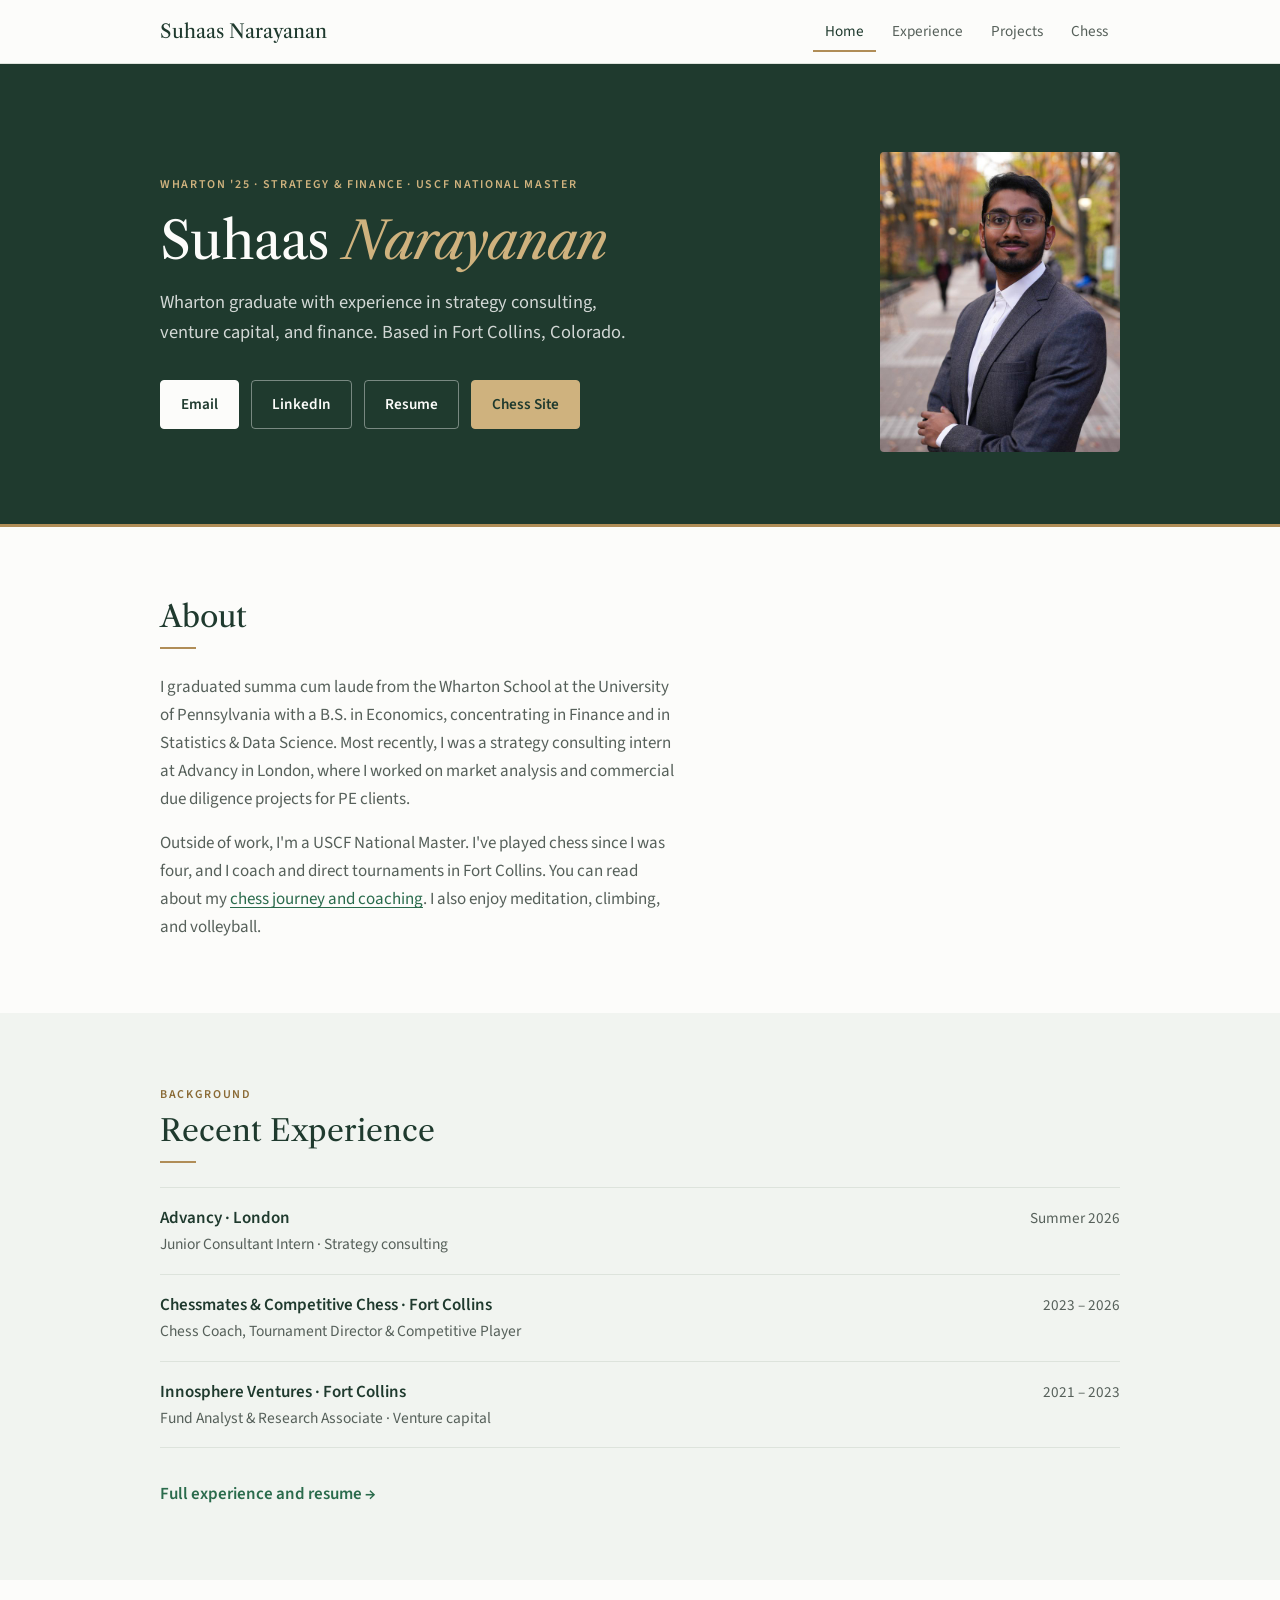
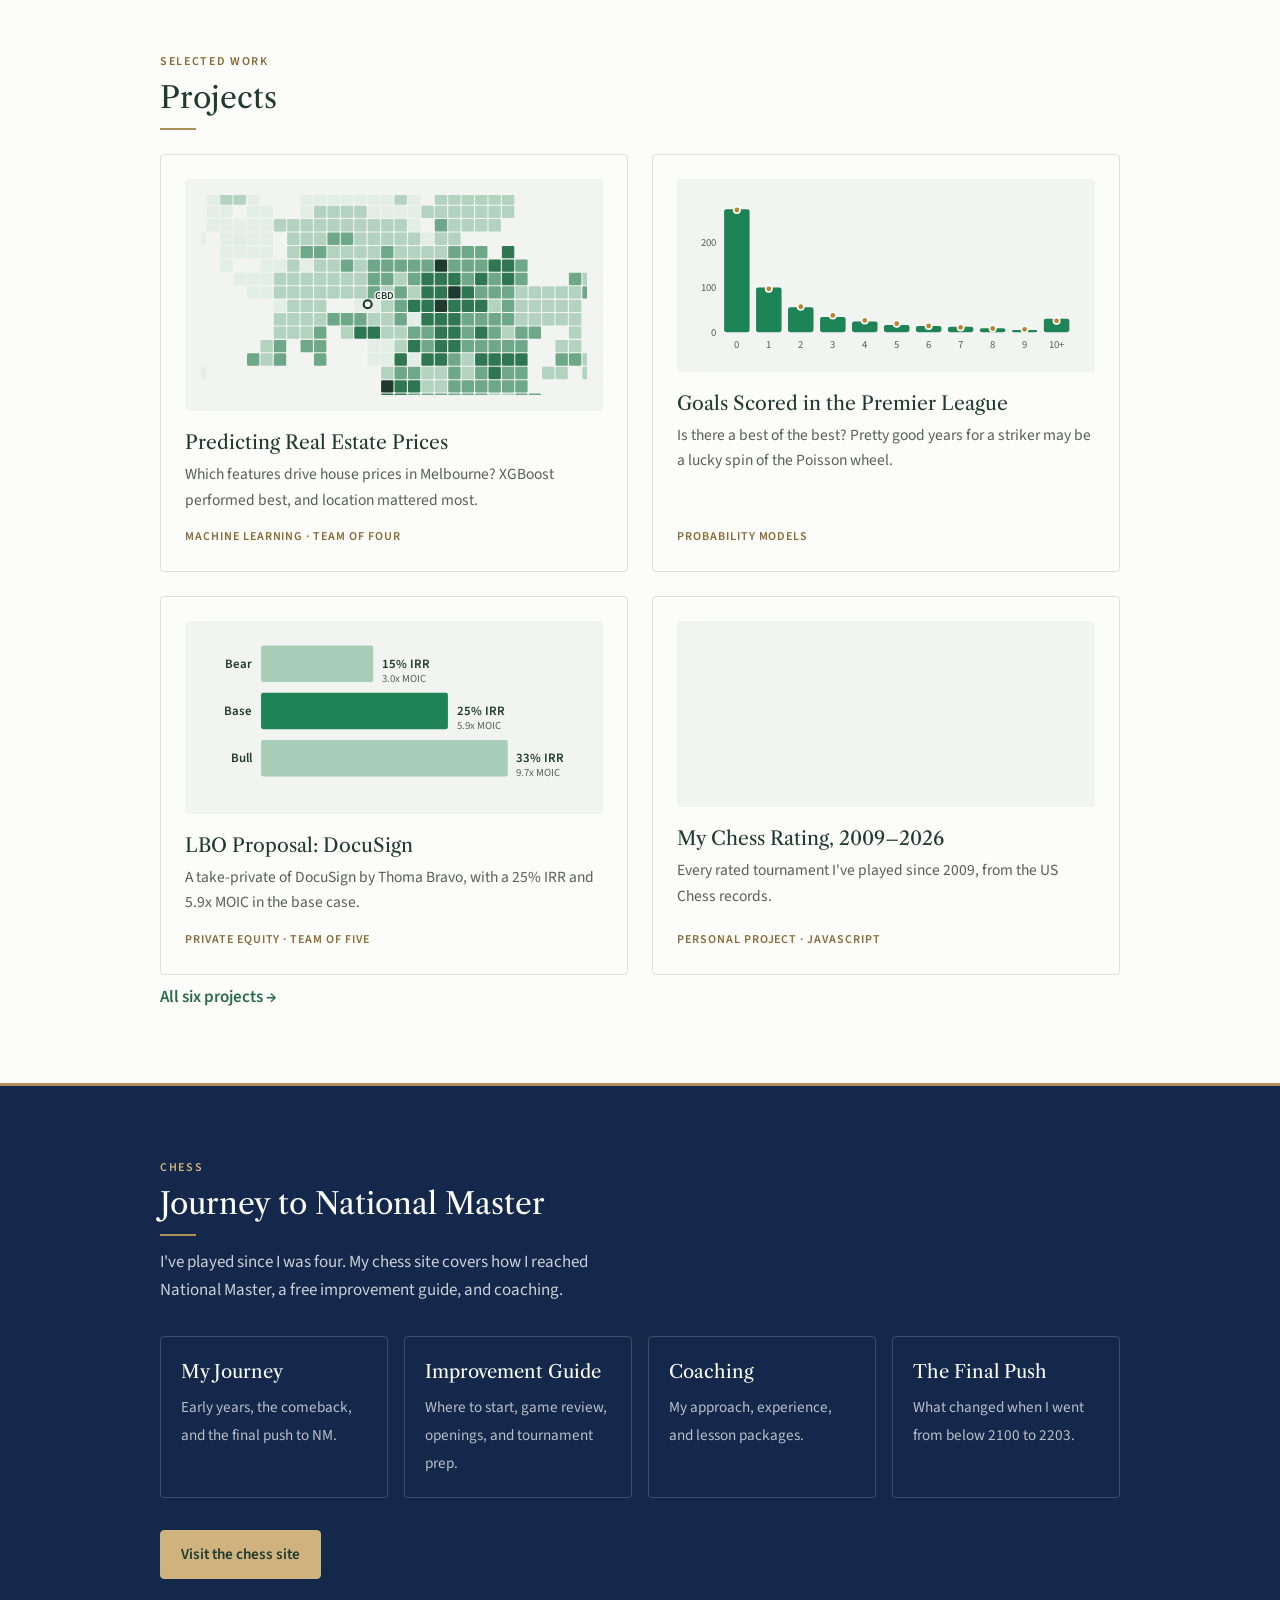
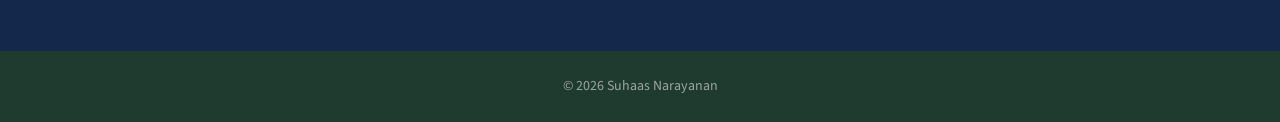
==== commit 3852301f: "Forest and brass palette; project pages for Premier League, Maze, and chess ratings Co-Authored-By: " ====
--- a/index.html
+++ b/index.html
@@ -99,14 +99,14 @@
     <h2>Projects</h2>
     <div class="pj-grid">
       <article class="pj-card compact">
-        <div class="pj-vis"><svg class="pj-thumb" preserveAspectRatio="xMidYMid slice" viewBox="40 90 440 300" role="img" aria-label="Grid map of Melbourne showing the median sale price in each block. Prices are highest in the inner east and south-east near the CBD, above $2 million in places, and fall below $700,000 in the outer west and north."><rect x="245.3" y="230.0" width="14.1" height="14.1" rx="1.5" fill="#aac6ea"/><rect x="245.3" y="245.3" width="14.1" height="14.1" rx="1.5" fill="#aac6ea"/><rect x="260.6" y="245.3" width="14.1" height="14.1" rx="1.5" fill="#6e9bd6"/><rect x="260.6" y="230.0" width="14.1" height="14.1" rx="1.5" fill="#6e9bd6"/><rect x="153.5" y="138.2" width="14.1" height="14.1" rx="1.5" fill="#dce7f5"/><rect x="153.5" y="153.5" width="14.1" height="14.1" rx="1.5" fill="#aac6ea"/><rect x="168.8" y="153.5" width="14.1" height="14.1" rx="1.5" fill="#aac6ea"/><rect x="168.8" y="138.2" width="14.1" height="14.1" rx="1.5" fill="#aac6ea"/><rect x="138.2" y="153.5" width="14.1" height="14.1" rx="1.5" fill="#aac6ea"/><rect x="214.7" y="275.9" width="14.1" height="14.1" rx="1.5" fill="#2f6dbf"/><rect x="275.9" y="199.4" width="14.1" height="14.1" rx="1.5" fill="#6e9bd6"/><rect x="275.9" y="214.7" width="14.1" height="14.1" rx="1.5" fill="#6e9bd6"/><rect x="107.7" y="306.5" width="14.1" height="14.1" rx="1.5" fill="#aac6ea"/><rect x="92.4" y="306.5" width="14.1" height="14.1" rx="1.5" fill="#6e9bd6"/><rect x="123.0" y="306.5" width="14.1" height="14.1" rx="1.5" fill="#6e9bd6"/><rect x="107.7" y="291.2" width="14.1" height="14.1" rx="1.5" fill="#aac6ea"/><rect x="123.0" y="291.2" width="14.1" height="14.1" rx="1.5" fill="#6e9bd6"/><rect x="138.2" y="275.9" width="14.1" height="14.1" rx="1.5" fill="#aac6ea"/><rect x="123.0" y="260.6" width="14.1" height="14.1" rx="1.5" fill="#aac6ea"/><rect x="138.2" y="260.6" width="14.1" height="14.1" rx="1.5" fill="#aac6ea"/><rect x="123.0" y="275.9" width="14.1" height="14.1" rx="1.5" fill="#aac6ea"/><rect x="275.9" y="291.2" width="14.1" height="14.1" rx="1.5" fill="#2f6dbf"/><rect x="260.6" y="291.2" width="14.1" height="14.1" rx="1.5" fill="#aac6ea"/><rect x="260.6" y="275.9" width="14.1" height="14.1" rx="1.5" fill="#aac6ea"/><rect x="275.9" y="275.9" width="14.1" height="14.1" rx="1.5" fill="#6e9bd6"/><rect x="184.1" y="199.4" width="14.1" height="14.1" rx="1.5" fill="#aac6ea"/><rect x="168.8" y="199.4" width="14.1" height="14.1" rx="1.5" fill="#aac6ea"/><rect x="199.4" y="199.4" width="14.1" height="14.1" rx="1.5" fill="#6e9bd6"/><rect x="199.4" y="214.7" width="14.1" height="14.1" rx="1.5" fill="#aac6ea"/><rect x="184.1" y="214.7" width="14.1" height="14.1" rx="1.5" fill="#aac6ea"/><rect x="168.8" y="214.7" width="14.1" height="14.1" rx="1.5" fill="#aac6ea"/><rect x="321.8" y="291.2" width="14.1" height="14.1" rx="1.5" fill="#2f6dbf"/><rect x="306.5" y="291.2" width="14.1" height="14.1" rx="1.5" fill="#2f6dbf"/><rect x="306.5" y="306.5" width="14.1" height="14.1" rx="1.5" fill="#2f6dbf"/><rect x="321.8" y="306.5" width="14.1" height="14.1" rx="1.5" fill="#6e9bd6"/><rect x="337.1" y="306.5" width="14.1" height="14.1" rx="1.5" fill="#aac6ea"/><rect x="337.1" y="291.2" width="14.1" height="14.1" rx="1.5" fill="#6e9bd6"/><rect x="138.2" y="199.4" width="14.1" height="14.1" rx="1.5" fill="#aac6ea"/><rect x="153.5" y="184.1" width="14.1" height="14.1" rx="1.5" fill="#6e9bd6"/><rect x="138.2" y="184.1" width="14.1" height="14.1" rx="1.5" fill="#aac6ea"/><rect x="245.3" y="291.2" width="14.1" height="14.1" rx="1.5" fill="#dce7f5"/><rect x="245.3" y="306.5" width="14.1" height="14.1" rx="1.5" fill="#dce7f5"/><rect x="321.8" y="245.3" width="14.1" height="14.1" rx="1.5" fill="#2f6dbf"/><rect x="337.1" y="245.3" width="14.1" height="14.1" rx="1.5" fill="#2f6dbf"/><rect x="321.8" y="230.0" width="14.1" height="14.1" rx="1.5" fill="#173a73"/><rect x="306.5" y="245.3" width="14.1" height="14.1" rx="1.5" fill="#173a73"/><rect x="337.1" y="230.0" width="14.1" height="14.1" rx="1.5" fill="#2f6dbf"/><rect x="306.5" y="230.0" width="14.1" height="14.1" rx="1.5" fill="#2f6dbf"/><rect x="321.8" y="214.7" width="14.1" height="14.1" rx="1.5" fill="#2f6dbf"/><rect x="337.1" y="214.7" width="14.1" height="14.1" rx="1.5" fill="#6e9bd6"/><rect x="306.5" y="214.7" width="14.1" height="14.1" rx="1.5" fill="#2f6dbf"/><rect x="275.9" y="352.4" width="14.1" height="14.1" rx="1.5" fill="#6e9bd6"/><rect x="291.2" y="352.4" width="14.1" height="14.1" rx="1.5" fill="#6e9bd6"/><rect x="291.2" y="367.7" width="14.1" height="14.1" rx="1.5" fill="#6e9bd6"/><rect x="275.9" y="367.7" width="14.1" height="14.1" rx="1.5" fill="#6e9bd6"/><rect x="306.5" y="352.4" width="14.1" height="14.1" rx="1.5" fill="#6e9bd6"/><rect x="321.8" y="352.4" width="14.1" height="14.1" rx="1.5" fill="#6e9bd6"/><rect x="306.5" y="367.7" width="14.1" height="14.1" rx="1.5" fill="#6e9bd6"/><rect x="321.8" y="337.1" width="14.1" height="14.1" rx="1.5" fill="#6e9bd6"/><rect x="306.5" y="337.1" width="14.1" height="14.1" rx="1.5" fill="#aac6ea"/><rect x="321.8" y="367.7" width="14.1" height="14.1" rx="1.5" fill="#aac6ea"/><rect x="291.2" y="337.1" width="14.1" height="14.1" rx="1.5" fill="#aac6ea"/><rect x="367.7" y="245.3" width="14.1" height="14.1" rx="1.5" fill="#aac6ea"/><rect x="352.4" y="260.6" width="14.1" height="14.1" rx="1.5" fill="#6e9bd6"/><rect x="352.4" y="245.3" width="14.1" height="14.1" rx="1.5" fill="#2f6dbf"/><rect x="367.7" y="260.6" width="14.1" height="14.1" rx="1.5" fill="#6e9bd6"/><rect x="123.0" y="214.7" width="14.1" height="14.1" rx="1.5" fill="#aac6ea"/><rect x="138.2" y="214.7" width="14.1" height="14.1" rx="1.5" fill="#aac6ea"/><rect x="123.0" y="230.0" width="14.1" height="14.1" rx="1.5" fill="#aac6ea"/><rect x="138.2" y="230.0" width="14.1" height="14.1" rx="1.5" fill="#aac6ea"/><rect x="260.6" y="352.4" width="14.1" height="14.1" rx="1.5" fill="#2f6dbf"/><rect x="260.6" y="337.1" width="14.1" height="14.1" rx="1.5" fill="#2f6dbf"/><rect x="260.6" y="321.8" width="14.1" height="14.1" rx="1.5" fill="#6e9bd6"/><rect x="245.3" y="337.1" width="14.1" height="14.1" rx="1.5" fill="#173a73"/><rect x="245.3" y="352.4" width="14.1" height="14.1" rx="1.5" fill="#2f6dbf"/><rect x="245.3" y="321.8" width="14.1" height="14.1" rx="1.5" fill="#aac6ea"/><rect x="245.3" y="367.7" width="14.1" height="14.1" rx="1.5" fill="#173a73"/><rect x="260.6" y="367.7" width="14.1" height="14.1" rx="1.5" fill="#2f6dbf"/><rect x="275.9" y="337.1" width="14.1" height="14.1" rx="1.5" fill="#2f6dbf"/><rect x="230.0" y="184.1" width="14.1" height="14.1" rx="1.5" fill="#aac6ea"/><rect x="230.0" y="199.4" width="14.1" height="14.1" rx="1.5" fill="#6e9bd6"/><rect x="214.7" y="199.4" width="14.1" height="14.1" rx="1.5" fill="#aac6ea"/><rect x="214.7" y="184.1" width="14.1" height="14.1" rx="1.5" fill="#aac6ea"/><rect x="230.0" y="214.7" width="14.1" height="14.1" rx="1.5" fill="#6e9bd6"/><rect x="199.4" y="184.1" width="14.1" height="14.1" rx="1.5" fill="#aac6ea"/><rect x="321.8" y="184.1" width="14.1" height="14.1" rx="1.5" fill="#6e9bd6"/><rect x="337.1" y="184.1" width="14.1" height="14.1" rx="1.5" fill="#6e9bd6"/><rect x="337.1" y="199.4" width="14.1" height="14.1" rx="1.5" fill="#6e9bd6"/><rect x="321.8" y="199.4" width="14.1" height="14.1" rx="1.5" fill="#6e9bd6"/><rect x="337.1" y="275.9" width="14.1" height="14.1" rx="1.5" fill="#6e9bd6"/><rect x="352.4" y="275.9" width="14.1" height="14.1" rx="1.5" fill="#2f6dbf"/><rect x="352.4" y="291.2" width="14.1" height="14.1" rx="1.5" fill="#6e9bd6"/><rect x="306.5" y="260.6" width="14.1" height="14.1" rx="1.5" fill="#2f6dbf"/><rect x="306.5" y="275.9" width="14.1" height="14.1" rx="1.5" fill="#2f6dbf"/><rect x="321.8" y="275.9" width="14.1" height="14.1" rx="1.5" fill="#2f6dbf"/><rect x="321.8" y="260.6" width="14.1" height="14.1" rx="1.5" fill="#2f6dbf"/><rect x="291.2" y="275.9" width="14.1" height="14.1" rx="1.5" fill="#6e9bd6"/><rect x="291.2" y="260.6" width="14.1" height="14.1" rx="1.5" fill="#2f6dbf"/><rect x="306.5" y="321.8" width="14.1" height="14.1" rx="1.5" fill="#aac6ea"/><rect x="291.2" y="321.8" width="14.1" height="14.1" rx="1.5" fill="#aac6ea"/><rect x="275.9" y="321.8" width="14.1" height="14.1" rx="1.5" fill="#6e9bd6"/><rect x="275.9" y="306.5" width="14.1" height="14.1" rx="1.5" fill="#dce7f5"/><rect x="337.1" y="321.8" width="14.1" height="14.1" rx="1.5" fill="#aac6ea"/><rect x="321.8" y="321.8" width="14.1" height="14.1" rx="1.5" fill="#6e9bd6"/><rect x="245.3" y="214.7" width="14.1" height="14.1" rx="1.5" fill="#6e9bd6"/><rect x="260.6" y="214.7" width="14.1" height="14.1" rx="1.5" fill="#aac6ea"/><rect x="214.7" y="168.8" width="14.1" height="14.1" rx="1.5" fill="#aac6ea"/><rect x="245.3" y="168.8" width="14.1" height="14.1" rx="1.5" fill="#aac6ea"/><rect x="230.0" y="168.8" width="14.1" height="14.1" rx="1.5" fill="#aac6ea"/><rect x="214.7" y="153.5" width="14.1" height="14.1" rx="1.5" fill="#aac6ea"/><rect x="245.3" y="153.5" width="14.1" height="14.1" rx="1.5" fill="#aac6ea"/><rect x="230.0" y="153.5" width="14.1" height="14.1" rx="1.5" fill="#aac6ea"/><rect x="214.7" y="138.2" width="14.1" height="14.1" rx="1.5" fill="#aac6ea"/><rect x="352.4" y="199.4" width="14.1" height="14.1" rx="1.5" fill="#6e9bd6"/><rect x="367.7" y="214.7" width="14.1" height="14.1" rx="1.5" fill="#6e9bd6"/><rect x="352.4" y="230.0" width="14.1" height="14.1" rx="1.5" fill="#6e9bd6"/><rect x="352.4" y="214.7" width="14.1" height="14.1" rx="1.5" fill="#2f6dbf"/><rect x="367.7" y="230.0" width="14.1" height="14.1" rx="1.5" fill="#6e9bd6"/><rect x="367.7" y="199.4" width="14.1" height="14.1" rx="1.5" fill="#2f6dbf"/><rect x="291.2" y="199.4" width="14.1" height="14.1" rx="1.5" fill="#6e9bd6"/><rect x="306.5" y="184.1" width="14.1" height="14.1" rx="1.5" fill="#aac6ea"/><rect x="306.5" y="199.4" width="14.1" height="14.1" rx="1.5" fill="#173a73"/><rect x="260.6" y="306.5" width="14.1" height="14.1" rx="1.5" fill="#2f6dbf"/><rect x="230.0" y="306.5" width="14.1" height="14.1" rx="1.5" fill="#dce7f5"/><rect x="168.8" y="168.8" width="14.1" height="14.1" rx="1.5" fill="#aac6ea"/><rect x="168.8" y="184.1" width="14.1" height="14.1" rx="1.5" fill="#6e9bd6"/><rect x="184.1" y="184.1" width="14.1" height="14.1" rx="1.5" fill="#aac6ea"/><rect x="184.1" y="168.8" width="14.1" height="14.1" rx="1.5" fill="#6e9bd6"/><rect x="199.4" y="168.8" width="14.1" height="14.1" rx="1.5" fill="#6e9bd6"/><rect x="260.6" y="199.4" width="14.1" height="14.1" rx="1.5" fill="#6e9bd6"/><rect x="230.0" y="230.0" width="14.1" height="14.1" rx="1.5" fill="#6e9bd6"/><rect x="245.3" y="199.4" width="14.1" height="14.1" rx="1.5" fill="#6e9bd6"/><rect x="184.1" y="230.0" width="14.1" height="14.1" rx="1.5" fill="#aac6ea"/><rect x="168.8" y="230.0" width="14.1" height="14.1" rx="1.5" fill="#aac6ea"/><rect x="153.5" y="230.0" width="14.1" height="14.1" rx="1.5" fill="#aac6ea"/><rect x="153.5" y="214.7" width="14.1" height="14.1" rx="1.5" fill="#aac6ea"/><rect x="291.2" y="291.2" width="14.1" height="14.1" rx="1.5" fill="#6e9bd6"/><rect x="199.4" y="123.0" width="14.1" height="14.1" rx="1.5" fill="#dce7f5"/><rect x="199.4" y="138.2" width="14.1" height="14.1" rx="1.5" fill="#aac6ea"/><rect x="214.7" y="123.0" width="14.1" height="14.1" rx="1.5" fill="#dce7f5"/><rect x="184.1" y="138.2" width="14.1" height="14.1" rx="1.5" fill="#aac6ea"/><rect x="184.1" y="123.0" width="14.1" height="14.1" rx="1.5" fill="#dce7f5"/><rect x="168.8" y="123.0" width="14.1" height="14.1" rx="1.5" fill="#dce7f5"/><rect x="260.6" y="383.0" width="14.1" height="14.1" rx="1.5" fill="#2f6dbf"/><rect x="275.9" y="383.0" width="14.1" height="14.1" rx="1.5" fill="#6e9bd6"/><rect x="275.9" y="260.6" width="14.1" height="14.1" rx="1.5" fill="#dce7f5"/><rect x="275.9" y="245.3" width="14.1" height="14.1" rx="1.5" fill="#2f6dbf"/><rect x="291.2" y="245.3" width="14.1" height="14.1" rx="1.5" fill="#2f6dbf"/><rect x="291.2" y="184.1" width="14.1" height="14.1" rx="1.5" fill="#aac6ea"/><rect x="291.2" y="168.8" width="14.1" height="14.1" rx="1.5" fill="#dce7f5"/><rect x="306.5" y="168.8" width="14.1" height="14.1" rx="1.5" fill="#aac6ea"/><rect x="306.5" y="153.5" width="14.1" height="14.1" rx="1.5" fill="#6e9bd6"/><rect x="275.9" y="168.8" width="14.1" height="14.1" rx="1.5" fill="#aac6ea"/><rect x="275.9" y="184.1" width="14.1" height="14.1" rx="1.5" fill="#aac6ea"/><rect x="291.2" y="214.7" width="14.1" height="14.1" rx="1.5" fill="#2f6dbf"/><rect x="107.7" y="153.5" width="14.1" height="14.1" rx="1.5" fill="#dce7f5"/><rect x="107.7" y="168.8" width="14.1" height="14.1" rx="1.5" fill="#dce7f5"/><rect x="138.2" y="168.8" width="14.1" height="14.1" rx="1.5" fill="#aac6ea"/><rect x="153.5" y="168.8" width="14.1" height="14.1" rx="1.5" fill="#aac6ea"/><rect x="199.4" y="230.0" width="14.1" height="14.1" rx="1.5" fill="#aac6ea"/><rect x="275.9" y="230.0" width="14.1" height="14.1" rx="1.5" fill="#aac6ea"/><rect x="291.2" y="230.0" width="14.1" height="14.1" rx="1.5" fill="#2f6dbf"/><rect x="153.5" y="199.4" width="14.1" height="14.1" rx="1.5" fill="#dce7f5"/><rect x="291.2" y="306.5" width="14.1" height="14.1" rx="1.5" fill="#2f6dbf"/><rect x="230.0" y="245.3" width="14.1" height="14.1" rx="1.5" fill="#dce7f5"/><rect x="214.7" y="245.3" width="14.1" height="14.1" rx="1.5" fill="#dce7f5"/><rect x="214.7" y="230.0" width="14.1" height="14.1" rx="1.5" fill="#aac6ea"/><rect x="230.0" y="275.9" width="14.1" height="14.1" rx="1.5" fill="#2f6dbf"/><rect x="230.0" y="291.2" width="14.1" height="14.1" rx="1.5" fill="#dce7f5"/><rect x="291.2" y="383.0" width="14.1" height="14.1" rx="1.5" fill="#6e9bd6"/><rect x="306.5" y="383.0" width="14.1" height="14.1" rx="1.5" fill="#6e9bd6"/><rect x="168.8" y="275.9" width="14.1" height="14.1" rx="1.5" fill="#6e9bd6"/><rect x="153.5" y="275.9" width="14.1" height="14.1" rx="1.5" fill="#aac6ea"/><rect x="153.5" y="260.6" width="14.1" height="14.1" rx="1.5" fill="#aac6ea"/><rect x="214.7" y="214.7" width="14.1" height="14.1" rx="1.5" fill="#aac6ea"/><rect x="245.3" y="184.1" width="14.1" height="14.1" rx="1.5" fill="#6e9bd6"/><rect x="184.1" y="153.5" width="14.1" height="14.1" rx="1.5" fill="#aac6ea"/><rect x="199.4" y="153.5" width="14.1" height="14.1" rx="1.5" fill="#aac6ea"/><rect x="337.1" y="352.4" width="14.1" height="14.1" rx="1.5" fill="#6e9bd6"/><rect x="337.1" y="367.7" width="14.1" height="14.1" rx="1.5" fill="#aac6ea"/><rect x="199.4" y="275.9" width="14.1" height="14.1" rx="1.5" fill="#aac6ea"/><rect x="199.4" y="260.6" width="14.1" height="14.1" rx="1.5" fill="#6e9bd6"/><rect x="184.1" y="260.6" width="14.1" height="14.1" rx="1.5" fill="#6e9bd6"/><rect x="214.7" y="260.6" width="14.1" height="14.1" rx="1.5" fill="#6e9bd6"/><rect x="245.3" y="275.9" width="14.1" height="14.1" rx="1.5" fill="#aac6ea"/><rect x="260.6" y="168.8" width="14.1" height="14.1" rx="1.5" fill="#aac6ea"/><rect x="275.9" y="153.5" width="14.1" height="14.1" rx="1.5" fill="#dce7f5"/><rect x="260.6" y="153.5" width="14.1" height="14.1" rx="1.5" fill="#aac6ea"/><rect x="260.6" y="184.1" width="14.1" height="14.1" rx="1.5" fill="#aac6ea"/><rect x="275.9" y="123.0" width="14.1" height="14.1" rx="1.5" fill="#dce7f5"/><rect x="260.6" y="138.2" width="14.1" height="14.1" rx="1.5" fill="#dce7f5"/><rect x="275.9" y="138.2" width="14.1" height="14.1" rx="1.5" fill="#dce7f5"/><rect x="245.3" y="138.2" width="14.1" height="14.1" rx="1.5" fill="#dce7f5"/><rect x="245.3" y="123.0" width="14.1" height="14.1" rx="1.5" fill="#dce7f5"/><rect x="260.6" y="123.0" width="14.1" height="14.1" rx="1.5" fill="#aac6ea"/><rect x="230.0" y="123.0" width="14.1" height="14.1" rx="1.5" fill="#dce7f5"/><rect x="245.3" y="260.6" width="14.1" height="14.1" rx="1.5" fill="#aac6ea"/><rect x="260.6" y="260.6" width="14.1" height="14.1" rx="1.5" fill="#6e9bd6"/><rect x="321.8" y="168.8" width="14.1" height="14.1" rx="1.5" fill="#aac6ea"/><rect x="153.5" y="245.3" width="14.1" height="14.1" rx="1.5" fill="#aac6ea"/><rect x="168.8" y="245.3" width="14.1" height="14.1" rx="1.5" fill="#aac6ea"/><rect x="230.0" y="260.6" width="14.1" height="14.1" rx="1.5" fill="#aac6ea"/><rect x="168.8" y="260.6" width="14.1" height="14.1" rx="1.5" fill="#aac6ea"/><rect x="107.7" y="230.0" width="14.1" height="14.1" rx="1.5" fill="#dce7f5"/><rect x="107.7" y="214.7" width="14.1" height="14.1" rx="1.5" fill="#dce7f5"/><rect x="123.0" y="199.4" width="14.1" height="14.1" rx="1.5" fill="#dce7f5"/><rect x="107.7" y="184.1" width="14.1" height="14.1" rx="1.5" fill="#dce7f5"/><rect x="107.7" y="199.4" width="14.1" height="14.1" rx="1.5" fill="#dce7f5"/><rect x="92.4" y="230.0" width="14.1" height="14.1" rx="1.5" fill="#dce7f5"/><rect x="77.1" y="214.7" width="14.1" height="14.1" rx="1.5" fill="#dce7f5"/><rect x="92.4" y="214.7" width="14.1" height="14.1" rx="1.5" fill="#dce7f5"/><rect x="337.1" y="260.6" width="14.1" height="14.1" rx="1.5" fill="#6e9bd6"/><rect x="352.4" y="184.1" width="14.1" height="14.1" rx="1.5" fill="#6e9bd6"/><rect x="337.1" y="153.5" width="14.1" height="14.1" rx="1.5" fill="#aac6ea"/><rect x="321.8" y="153.5" width="14.1" height="14.1" rx="1.5" fill="#aac6ea"/><rect x="321.8" y="138.2" width="14.1" height="14.1" rx="1.5" fill="#aac6ea"/><rect x="306.5" y="138.2" width="14.1" height="14.1" rx="1.5" fill="#aac6ea"/><rect x="321.8" y="123.0" width="14.1" height="14.1" rx="1.5" fill="#aac6ea"/><rect x="168.8" y="291.2" width="14.1" height="14.1" rx="1.5" fill="#6e9bd6"/><rect x="168.8" y="306.5" width="14.1" height="14.1" rx="1.5" fill="#6e9bd6"/><rect x="153.5" y="291.2" width="14.1" height="14.1" rx="1.5" fill="#6e9bd6"/><rect x="138.2" y="245.3" width="14.1" height="14.1" rx="1.5" fill="#aac6ea"/><rect x="230.0" y="138.2" width="14.1" height="14.1" rx="1.5" fill="#dce7f5"/><rect x="184.1" y="107.7" width="14.1" height="14.1" rx="1.5" fill="#dce7f5"/><rect x="291.2" y="138.2" width="14.1" height="14.1" rx="1.5" fill="#aac6ea"/><rect x="123.0" y="245.3" width="14.1" height="14.1" rx="1.5" fill="#dce7f5"/><rect x="337.1" y="337.1" width="14.1" height="14.1" rx="1.5" fill="#6e9bd6"/><rect x="367.7" y="291.2" width="14.1" height="14.1" rx="1.5" fill="#6e9bd6"/><rect x="459.4" y="275.9" width="14.1" height="14.1" rx="1.5" fill="#aac6ea"/><rect x="291.2" y="413.5" width="14.1" height="14.1" rx="1.5" fill="#2f6dbf"/><rect x="275.9" y="428.8" width="14.1" height="14.1" rx="1.5" fill="#2f6dbf"/><rect x="352.4" y="138.2" width="14.1" height="14.1" rx="1.5" fill="#aac6ea"/><rect x="306.5" y="123.0" width="14.1" height="14.1" rx="1.5" fill="#aac6ea"/><rect x="61.8" y="153.5" width="14.1" height="14.1" rx="1.5" fill="#dce7f5"/><rect x="383.0" y="291.2" width="14.1" height="14.1" rx="1.5" fill="#6e9bd6"/><rect x="77.1" y="184.1" width="14.1" height="14.1" rx="1.5" fill="#dce7f5"/><rect x="31.2" y="168.8" width="14.1" height="14.1" rx="1.5" fill="#dce7f5"/><rect x="321.8" y="398.2" width="14.1" height="14.1" rx="1.5" fill="#aac6ea"/><rect x="291.2" y="398.2" width="14.1" height="14.1" rx="1.5" fill="#6e9bd6"/><rect x="168.8" y="15.9" width="14.1" height="14.1" rx="1.5" fill="#dce7f5"/><rect x="199.4" y="31.2" width="14.1" height="14.1" rx="1.5" fill="#dce7f5"/><rect x="474.7" y="230.0" width="14.1" height="14.1" rx="1.5" fill="#6e9bd6"/><rect x="428.8" y="428.8" width="14.1" height="14.1" rx="1.5" fill="#dce7f5"/><rect x="413.5" y="398.2" width="14.1" height="14.1" rx="1.5" fill="#dce7f5"/><rect x="428.8" y="398.2" width="14.1" height="14.1" rx="1.5" fill="#dce7f5"/><rect x="367.7" y="413.5" width="14.1" height="14.1" rx="1.5" fill="#aac6ea"/><rect x="383.0" y="214.7" width="14.1" height="14.1" rx="1.5" fill="#2f6dbf"/><rect x="383.0" y="138.2" width="14.1" height="14.1" rx="1.5" fill="#aac6ea"/><rect x="260.6" y="46.5" width="14.1" height="14.1" rx="1.5" fill="#dce7f5"/><rect x="291.2" y="77.1" width="14.1" height="14.1" rx="1.5" fill="#dce7f5"/><rect x="275.9" y="61.8" width="14.1" height="14.1" rx="1.5" fill="#dce7f5"/><rect x="398.2" y="275.9" width="14.1" height="14.1" rx="1.5" fill="#6e9bd6"/><rect x="398.2" y="260.6" width="14.1" height="14.1" rx="1.5" fill="#aac6ea"/><rect x="153.5" y="107.7" width="14.1" height="14.1" rx="1.5" fill="#dce7f5"/><rect x="337.1" y="123.0" width="14.1" height="14.1" rx="1.5" fill="#aac6ea"/><rect x="92.4" y="138.2" width="14.1" height="14.1" rx="1.5" fill="#dce7f5"/><rect x="92.4" y="153.5" width="14.1" height="14.1" rx="1.5" fill="#dce7f5"/><rect x="92.4" y="123.0" width="14.1" height="14.1" rx="1.5" fill="#dce7f5"/><rect x="383.0" y="428.8" width="14.1" height="14.1" rx="1.5" fill="#aac6ea"/><rect x="245.3" y="92.4" width="14.1" height="14.1" rx="1.5" fill="#aac6ea"/><rect x="275.9" y="92.4" width="14.1" height="14.1" rx="1.5" fill="#dce7f5"/><rect x="352.4" y="153.5" width="14.1" height="14.1" rx="1.5" fill="#aac6ea"/><rect x="321.8" y="31.2" width="14.1" height="14.1" rx="1.5" fill="#dce7f5"/><rect x="306.5" y="92.4" width="14.1" height="14.1" rx="1.5" fill="#aac6ea"/><rect x="291.2" y="92.4" width="14.1" height="14.1" rx="1.5" fill="#dce7f5"/><rect x="413.5" y="260.6" width="14.1" height="14.1" rx="1.5" fill="#aac6ea"/><rect x="413.5" y="245.3" width="14.1" height="14.1" rx="1.5" fill="#aac6ea"/><rect x="367.7" y="138.2" width="14.1" height="14.1" rx="1.5" fill="#aac6ea"/><rect x="337.1" y="444.1" width="14.1" height="14.1" rx="1.5" fill="#6e9bd6"/><rect x="352.4" y="306.5" width="14.1" height="14.1" rx="1.5" fill="#2f6dbf"/><rect x="367.7" y="306.5" width="14.1" height="14.1" rx="1.5" fill="#2f6dbf"/><rect x="352.4" y="337.1" width="14.1" height="14.1" rx="1.5" fill="#6e9bd6"/><rect x="398.2" y="245.3" width="14.1" height="14.1" rx="1.5" fill="#aac6ea"/><rect x="321.8" y="428.8" width="14.1" height="14.1" rx="1.5" fill="#6e9bd6"/><rect x="31.2" y="321.8" width="14.1" height="14.1" rx="1.5" fill="#dce7f5"/><rect x="459.4" y="230.0" width="14.1" height="14.1" rx="1.5" fill="#aac6ea"/><rect x="321.8" y="77.1" width="14.1" height="14.1" rx="1.5" fill="#dce7f5"/><rect x="383.0" y="367.7" width="14.1" height="14.1" rx="1.5" fill="#aac6ea"/><rect x="77.1" y="153.5" width="14.1" height="14.1" rx="1.5" fill="#dce7f5"/><rect x="92.4" y="184.1" width="14.1" height="14.1" rx="1.5" fill="#dce7f5"/><rect x="15.9" y="0.6" width="14.1" height="14.1" rx="1.5" fill="#dce7f5"/><rect x="0.6" y="275.9" width="14.1" height="14.1" rx="1.5" fill="#dce7f5"/><rect x="15.9" y="275.9" width="14.1" height="14.1" rx="1.5" fill="#dce7f5"/><rect x="46.5" y="138.2" width="14.1" height="14.1" rx="1.5" fill="#dce7f5"/><rect x="260.6" y="107.7" width="14.1" height="14.1" rx="1.5" fill="#dce7f5"/><rect x="153.5" y="123.0" width="14.1" height="14.1" rx="1.5" fill="#dce7f5"/><rect x="428.8" y="321.8" width="14.1" height="14.1" rx="1.5" fill="#aac6ea"/><rect x="168.8" y="107.7" width="14.1" height="14.1" rx="1.5" fill="#dce7f5"/><rect x="459.4" y="291.2" width="14.1" height="14.1" rx="1.5" fill="#aac6ea"/><rect x="275.9" y="413.5" width="14.1" height="14.1" rx="1.5" fill="#2f6dbf"/><rect x="383.0" y="245.3" width="14.1" height="14.1" rx="1.5" fill="#6e9bd6"/><rect x="383.0" y="230.0" width="14.1" height="14.1" rx="1.5" fill="#6e9bd6"/><rect x="490.0" y="306.5" width="14.1" height="14.1" rx="1.5" fill="#aac6ea"/><rect x="367.7" y="275.9" width="14.1" height="14.1" rx="1.5" fill="#6e9bd6"/><rect x="46.5" y="153.5" width="14.1" height="14.1" rx="1.5" fill="#dce7f5"/><rect x="352.4" y="490.0" width="14.1" height="14.1" rx="1.5" fill="#aac6ea"/><rect x="306.5" y="398.2" width="14.1" height="14.1" rx="1.5" fill="#6e9bd6"/><rect x="306.5" y="413.5" width="14.1" height="14.1" rx="1.5" fill="#aac6ea"/><rect x="367.7" y="352.4" width="14.1" height="14.1" rx="1.5" fill="#aac6ea"/><rect x="199.4" y="15.9" width="14.1" height="14.1" rx="1.5" fill="#dce7f5"/><rect x="184.1" y="0.6" width="14.1" height="14.1" rx="1.5" fill="#dce7f5"/><rect x="490.0" y="214.7" width="14.1" height="14.1" rx="1.5" fill="#aac6ea"/><rect x="413.5" y="413.5" width="14.1" height="14.1" rx="1.5" fill="#dce7f5"/><rect x="428.8" y="383.0" width="14.1" height="14.1" rx="1.5" fill="#aac6ea"/><rect x="352.4" y="413.5" width="14.1" height="14.1" rx="1.5" fill="#aac6ea"/><rect x="383.0" y="199.4" width="14.1" height="14.1" rx="1.5" fill="#2f6dbf"/><rect x="444.1" y="428.8" width="14.1" height="14.1" rx="1.5" fill="#dce7f5"/><rect x="275.9" y="77.1" width="14.1" height="14.1" rx="1.5" fill="#dce7f5"/><rect x="291.2" y="61.8" width="14.1" height="14.1" rx="1.5" fill="#dce7f5"/><rect x="474.7" y="321.8" width="14.1" height="14.1" rx="1.5" fill="#aac6ea"/><rect x="383.0" y="260.6" width="14.1" height="14.1" rx="1.5" fill="#6e9bd6"/><rect x="383.0" y="306.5" width="14.1" height="14.1" rx="1.5" fill="#2f6dbf"/><rect x="383.0" y="321.8" width="14.1" height="14.1" rx="1.5" fill="#6e9bd6"/><rect x="337.1" y="138.2" width="14.1" height="14.1" rx="1.5" fill="#aac6ea"/><rect x="168.8" y="77.1" width="14.1" height="14.1" rx="1.5" fill="#aac6ea"/><rect x="444.1" y="260.6" width="14.1" height="14.1" rx="1.5" fill="#aac6ea"/><rect x="46.5" y="107.7" width="14.1" height="14.1" rx="1.5" fill="#dce7f5"/><rect x="0.6" y="306.5" width="14.1" height="14.1" rx="1.5" fill="#dce7f5"/><rect x="321.8" y="413.5" width="14.1" height="14.1" rx="1.5" fill="#aac6ea"/><rect x="306.5" y="428.8" width="14.1" height="14.1" rx="1.5" fill="#2f6dbf"/><rect x="306.5" y="77.1" width="14.1" height="14.1" rx="1.5" fill="#dce7f5"/><rect x="306.5" y="107.7" width="14.1" height="14.1" rx="1.5" fill="#aac6ea"/><rect x="291.2" y="107.7" width="14.1" height="14.1" rx="1.5" fill="#dce7f5"/><rect x="367.7" y="153.5" width="14.1" height="14.1" rx="1.5" fill="#aac6ea"/><rect x="321.8" y="444.1" width="14.1" height="14.1" rx="1.5" fill="#6e9bd6"/><rect x="352.4" y="321.8" width="14.1" height="14.1" rx="1.5" fill="#6e9bd6"/><rect x="383.0" y="352.4" width="14.1" height="14.1" rx="1.5" fill="#aac6ea"/><rect x="444.1" y="245.3" width="14.1" height="14.1" rx="1.5" fill="#aac6ea"/><rect x="459.4" y="245.3" width="14.1" height="14.1" rx="1.5" fill="#aac6ea"/><rect x="199.4" y="61.8" width="14.1" height="14.1" rx="1.5" fill="#dce7f5"/><rect x="306.5" y="61.8" width="14.1" height="14.1" rx="1.5" fill="#dce7f5"/><rect x="321.8" y="61.8" width="14.1" height="14.1" rx="1.5" fill="#dce7f5"/><rect x="77.1" y="123.0" width="14.1" height="14.1" rx="1.5" fill="#aac6ea"/><rect x="245.3" y="107.7" width="14.1" height="14.1" rx="1.5" fill="#dce7f5"/><rect x="398.2" y="352.4" width="14.1" height="14.1" rx="1.5" fill="#6e9bd6"/><rect x="398.2" y="337.1" width="14.1" height="14.1" rx="1.5" fill="#6e9bd6"/><rect x="260.6" y="398.2" width="14.1" height="14.1" rx="1.5" fill="#2f6dbf"/><rect x="352.4" y="352.4" width="14.1" height="14.1" rx="1.5" fill="#6e9bd6"/><rect x="490.0" y="230.0" width="14.1" height="14.1" rx="1.5" fill="#aac6ea"/><rect x="474.7" y="214.7" width="14.1" height="14.1" rx="1.5" fill="#aac6ea"/><rect x="490.0" y="199.4" width="14.1" height="14.1" rx="1.5" fill="#aac6ea"/><rect x="398.2" y="214.7" width="14.1" height="14.1" rx="1.5" fill="#6e9bd6"/><rect x="383.0" y="123.0" width="14.1" height="14.1" rx="1.5" fill="#aac6ea"/><rect x="459.4" y="306.5" width="14.1" height="14.1" rx="1.5" fill="#6e9bd6"/><rect x="398.2" y="306.5" width="14.1" height="14.1" rx="1.5" fill="#2f6dbf"/><rect x="383.0" y="337.1" width="14.1" height="14.1" rx="1.5" fill="#6e9bd6"/><rect x="367.7" y="321.8" width="14.1" height="14.1" rx="1.5" fill="#2f6dbf"/><rect x="459.4" y="260.6" width="14.1" height="14.1" rx="1.5" fill="#aac6ea"/><rect x="15.9" y="291.2" width="14.1" height="14.1" rx="1.5" fill="#dce7f5"/><rect x="428.8" y="245.3" width="14.1" height="14.1" rx="1.5" fill="#aac6ea"/><rect x="413.5" y="367.7" width="14.1" height="14.1" rx="1.5" fill="#aac6ea"/><rect x="398.2" y="367.7" width="14.1" height="14.1" rx="1.5" fill="#aac6ea"/><rect x="398.2" y="413.5" width="14.1" height="14.1" rx="1.5" fill="#aac6ea"/><rect x="367.7" y="337.1" width="14.1" height="14.1" rx="1.5" fill="#6e9bd6"/><rect x="444.1" y="230.0" width="14.1" height="14.1" rx="1.5" fill="#aac6ea"/><rect x="428.8" y="230.0" width="14.1" height="14.1" rx="1.5" fill="#aac6ea"/><rect x="92.4" y="168.8" width="14.1" height="14.1" rx="1.5" fill="#dce7f5"/><rect x="77.1" y="168.8" width="14.1" height="14.1" rx="1.5" fill="#dce7f5"/><rect x="61.8" y="138.2" width="14.1" height="14.1" rx="1.5" fill="#dce7f5"/><rect x="61.8" y="123.0" width="14.1" height="14.1" rx="1.5" fill="#aac6ea"/><rect x="398.2" y="291.2" width="14.1" height="14.1" rx="1.5" fill="#6e9bd6"/><rect x="444.1" y="306.5" width="14.1" height="14.1" rx="1.5" fill="#6e9bd6"/><rect x="61.8" y="168.8" width="14.1" height="14.1" rx="1.5" fill="#dce7f5"/><rect x="199.4" y="0.6" width="14.1" height="14.1" rx="1.5" fill="#dce7f5"/><rect x="199.4" y="92.4" width="14.1" height="14.1" rx="1.5" fill="#dce7f5"/><rect x="444.1" y="413.5" width="14.1" height="14.1" rx="1.5" fill="#dce7f5"/><rect x="61.8" y="199.4" width="14.1" height="14.1" rx="1.5" fill="#dce7f5"/><rect x="398.2" y="230.0" width="14.1" height="14.1" rx="1.5" fill="#aac6ea"/><rect x="367.7" y="123.0" width="14.1" height="14.1" rx="1.5" fill="#aac6ea"/><rect x="352.4" y="123.0" width="14.1" height="14.1" rx="1.5" fill="#aac6ea"/><rect x="168.8" y="61.8" width="14.1" height="14.1" rx="1.5" fill="#aac6ea"/><rect x="184.1" y="31.2" width="14.1" height="14.1" rx="1.5" fill="#dce7f5"/><rect x="46.5" y="123.0" width="14.1" height="14.1" rx="1.5" fill="#dce7f5"/><rect x="123.0" y="153.5" width="14.1" height="14.1" rx="1.5" fill="#aac6ea"/><rect x="260.6" y="92.4" width="14.1" height="14.1" rx="1.5" fill="#dce7f5"/><rect x="184.1" y="77.1" width="14.1" height="14.1" rx="1.5" fill="#dce7f5"/><rect x="459.4" y="214.7" width="14.1" height="14.1" rx="1.5" fill="#6e9bd6"/><rect x="275.9" y="398.2" width="14.1" height="14.1" rx="1.5" fill="#2f6dbf"/><rect x="31.2" y="0.6" width="14.1" height="14.1" rx="1.5" fill="#dce7f5"/><rect x="383.0" y="184.1" width="14.1" height="14.1" rx="1.5" fill="#2f6dbf"/><rect x="275.9" y="107.7" width="14.1" height="14.1" rx="1.5" fill="#dce7f5"/><rect x="444.1" y="291.2" width="14.1" height="14.1" rx="1.5" fill="#aac6ea"/><rect x="413.5" y="352.4" width="14.1" height="14.1" rx="1.5" fill="#6e9bd6"/><rect x="383.0" y="275.9" width="14.1" height="14.1" rx="1.5" fill="#aac6ea"/><rect x="352.4" y="367.7" width="14.1" height="14.1" rx="1.5" fill="#aac6ea"/><rect x="61.8" y="184.1" width="14.1" height="14.1" rx="1.5" fill="#dce7f5"/><rect x="352.4" y="474.7" width="14.1" height="14.1" rx="1.5" fill="#aac6ea"/><rect x="352.4" y="459.4" width="14.1" height="14.1" rx="1.5" fill="#aac6ea"/><rect x="275.9" y="46.5" width="14.1" height="14.1" rx="1.5" fill="#dce7f5"/><rect x="15.9" y="306.5" width="14.1" height="14.1" rx="1.5" fill="#dce7f5"/><rect x="413.5" y="230.0" width="14.1" height="14.1" rx="1.5" fill="#aac6ea"/><rect x="199.4" y="77.1" width="14.1" height="14.1" rx="1.5" fill="#dce7f5"/><rect x="474.7" y="306.5" width="14.1" height="14.1" rx="1.5" fill="#aac6ea"/><rect x="398.2" y="321.8" width="14.1" height="14.1" rx="1.5" fill="#6e9bd6"/><rect x="107.7" y="138.2" width="14.1" height="14.1" rx="1.5" fill="#dce7f5"/><rect x="444.1" y="321.8" width="14.1" height="14.1" rx="1.5" fill="#aac6ea"/><rect x="199.4" y="107.7" width="14.1" height="14.1" rx="1.5" fill="#dce7f5"/><rect x="428.8" y="260.6" width="14.1" height="14.1" rx="1.5" fill="#aac6ea"/><rect x="337.1" y="459.4" width="14.1" height="14.1" rx="1.5" fill="#6e9bd6"/><rect x="490.0" y="260.6" width="14.1" height="14.1" rx="1.5" fill="#aac6ea"/><rect x="398.2" y="199.4" width="14.1" height="14.1" rx="1.5" fill="#6e9bd6"/><rect x="0.6" y="321.8" width="14.1" height="14.1" rx="1.5" fill="#dce7f5"/><rect x="505.3" y="199.4" width="14.1" height="14.1" rx="1.5" fill="#aac6ea"/><rect x="413.5" y="275.9" width="14.1" height="14.1" rx="1.5" fill="#6e9bd6"/><rect x="199.4" y="46.5" width="14.1" height="14.1" rx="1.5" fill="#dce7f5"/><circle cx="230.0" cy="250.5" r="4.5" class="mp-cbd"/><text x="238.0" y="244.5" class="mp-lab">CBD</text><rect x="0" y="519" width="14" height="10" rx="1.5" fill="#dce7f5"/><text x="19" y="528" class="pj-ax">< $0.7M</text><rect x="98" y="519" width="14" height="10" rx="1.5" fill="#aac6ea"/><text x="117" y="528" class="pj-ax">$0.7–1M</text><rect x="196" y="519" width="14" height="10" rx="1.5" fill="#6e9bd6"/><text x="215" y="528" class="pj-ax">$1–1.4M</text><rect x="294" y="519" width="14" height="10" rx="1.5" fill="#2f6dbf"/><text x="313" y="528" class="pj-ax">$1.4–2M</text><rect x="392" y="519" width="14" height="10" rx="1.5" fill="#173a73"/><text x="411" y="528" class="pj-ax">$2M+</text></svg></div>
+        <div class="pj-vis"><svg class="pj-thumb" preserveAspectRatio="xMidYMid slice" viewBox="40 90 440 300" role="img" aria-label="Grid map of Melbourne showing the median sale price in each block. Prices are highest in the inner east and south-east near the CBD, above $2 million in places, and fall below $700,000 in the outer west and north."><rect x="245.3" y="230.0" width="14.1" height="14.1" rx="1.5" fill="#b3d3c0"/><rect x="245.3" y="245.3" width="14.1" height="14.1" rx="1.5" fill="#b3d3c0"/><rect x="260.6" y="245.3" width="14.1" height="14.1" rx="1.5" fill="#6fa889"/><rect x="260.6" y="230.0" width="14.1" height="14.1" rx="1.5" fill="#6fa889"/><rect x="153.5" y="138.2" width="14.1" height="14.1" rx="1.5" fill="#e2eee6"/><rect x="153.5" y="153.5" width="14.1" height="14.1" rx="1.5" fill="#b3d3c0"/><rect x="168.8" y="153.5" width="14.1" height="14.1" rx="1.5" fill="#b3d3c0"/><rect x="168.8" y="138.2" width="14.1" height="14.1" rx="1.5" fill="#b3d3c0"/><rect x="138.2" y="153.5" width="14.1" height="14.1" rx="1.5" fill="#b3d3c0"/><rect x="214.7" y="275.9" width="14.1" height="14.1" rx="1.5" fill="#2f7752"/><rect x="275.9" y="199.4" width="14.1" height="14.1" rx="1.5" fill="#6fa889"/><rect x="275.9" y="214.7" width="14.1" height="14.1" rx="1.5" fill="#6fa889"/><rect x="107.7" y="306.5" width="14.1" height="14.1" rx="1.5" fill="#b3d3c0"/><rect x="92.4" y="306.5" width="14.1" height="14.1" rx="1.5" fill="#6fa889"/><rect x="123.0" y="306.5" width="14.1" height="14.1" rx="1.5" fill="#6fa889"/><rect x="107.7" y="291.2" width="14.1" height="14.1" rx="1.5" fill="#b3d3c0"/><rect x="123.0" y="291.2" width="14.1" height="14.1" rx="1.5" fill="#6fa889"/><rect x="138.2" y="275.9" width="14.1" height="14.1" rx="1.5" fill="#b3d3c0"/><rect x="123.0" y="260.6" width="14.1" height="14.1" rx="1.5" fill="#b3d3c0"/><rect x="138.2" y="260.6" width="14.1" height="14.1" rx="1.5" fill="#b3d3c0"/><rect x="123.0" y="275.9" width="14.1" height="14.1" rx="1.5" fill="#b3d3c0"/><rect x="275.9" y="291.2" width="14.1" height="14.1" rx="1.5" fill="#2f7752"/><rect x="260.6" y="291.2" width="14.1" height="14.1" rx="1.5" fill="#b3d3c0"/><rect x="260.6" y="275.9" width="14.1" height="14.1" rx="1.5" fill="#b3d3c0"/><rect x="275.9" y="275.9" width="14.1" height="14.1" rx="1.5" fill="#6fa889"/><rect x="184.1" y="199.4" width="14.1" height="14.1" rx="1.5" fill="#b3d3c0"/><rect x="168.8" y="199.4" width="14.1" height="14.1" rx="1.5" fill="#b3d3c0"/><rect x="199.4" y="199.4" width="14.1" height="14.1" rx="1.5" fill="#6fa889"/><rect x="199.4" y="214.7" width="14.1" height="14.1" rx="1.5" fill="#b3d3c0"/><rect x="184.1" y="214.7" width="14.1" height="14.1" rx="1.5" fill="#b3d3c0"/><rect x="168.8" y="214.7" width="14.1" height="14.1" rx="1.5" fill="#b3d3c0"/><rect x="321.8" y="291.2" width="14.1" height="14.1" rx="1.5" fill="#2f7752"/><rect x="306.5" y="291.2" width="14.1" height="14.1" rx="1.5" fill="#2f7752"/><rect x="306.5" y="306.5" width="14.1" height="14.1" rx="1.5" fill="#2f7752"/><rect x="321.8" y="306.5" width="14.1" height="14.1" rx="1.5" fill="#6fa889"/><rect x="337.1" y="306.5" width="14.1" height="14.1" rx="1.5" fill="#b3d3c0"/><rect x="337.1" y="291.2" width="14.1" height="14.1" rx="1.5" fill="#6fa889"/><rect x="138.2" y="199.4" width="14.1" height="14.1" rx="1.5" fill="#b3d3c0"/><rect x="153.5" y="184.1" width="14.1" height="14.1" rx="1.5" fill="#6fa889"/><rect x="138.2" y="184.1" width="14.1" height="14.1" rx="1.5" fill="#b3d3c0"/><rect x="245.3" y="291.2" width="14.1" height="14.1" rx="1.5" fill="#e2eee6"/><rect x="245.3" y="306.5" width="14.1" height="14.1" rx="1.5" fill="#e2eee6"/><rect x="321.8" y="245.3" width="14.1" height="14.1" rx="1.5" fill="#2f7752"/><rect x="337.1" y="245.3" width="14.1" height="14.1" rx="1.5" fill="#2f7752"/><rect x="321.8" y="230.0" width="14.1" height="14.1" rx="1.5" fill="#1f3a2e"/><rect x="306.5" y="245.3" width="14.1" height="14.1" rx="1.5" fill="#1f3a2e"/><rect x="337.1" y="230.0" width="14.1" height="14.1" rx="1.5" fill="#2f7752"/><rect x="306.5" y="230.0" width="14.1" height="14.1" rx="1.5" fill="#2f7752"/><rect x="321.8" y="214.7" width="14.1" height="14.1" rx="1.5" fill="#2f7752"/><rect x="337.1" y="214.7" width="14.1" height="14.1" rx="1.5" fill="#6fa889"/><rect x="306.5" y="214.7" width="14.1" height="14.1" rx="1.5" fill="#2f7752"/><rect x="275.9" y="352.4" width="14.1" height="14.1" rx="1.5" fill="#6fa889"/><rect x="291.2" y="352.4" width="14.1" height="14.1" rx="1.5" fill="#6fa889"/><rect x="291.2" y="367.7" width="14.1" height="14.1" rx="1.5" fill="#6fa889"/><rect x="275.9" y="367.7" width="14.1" height="14.1" rx="1.5" fill="#6fa889"/><rect x="306.5" y="352.4" width="14.1" height="14.1" rx="1.5" fill="#6fa889"/><rect x="321.8" y="352.4" width="14.1" height="14.1" rx="1.5" fill="#6fa889"/><rect x="306.5" y="367.7" width="14.1" height="14.1" rx="1.5" fill="#6fa889"/><rect x="321.8" y="337.1" width="14.1" height="14.1" rx="1.5" fill="#6fa889"/><rect x="306.5" y="337.1" width="14.1" height="14.1" rx="1.5" fill="#b3d3c0"/><rect x="321.8" y="367.7" width="14.1" height="14.1" rx="1.5" fill="#b3d3c0"/><rect x="291.2" y="337.1" width="14.1" height="14.1" rx="1.5" fill="#b3d3c0"/><rect x="367.7" y="245.3" width="14.1" height="14.1" rx="1.5" fill="#b3d3c0"/><rect x="352.4" y="260.6" width="14.1" height="14.1" rx="1.5" fill="#6fa889"/><rect x="352.4" y="245.3" width="14.1" height="14.1" rx="1.5" fill="#2f7752"/><rect x="367.7" y="260.6" width="14.1" height="14.1" rx="1.5" fill="#6fa889"/><rect x="123.0" y="214.7" width="14.1" height="14.1" rx="1.5" fill="#b3d3c0"/><rect x="138.2" y="214.7" width="14.1" height="14.1" rx="1.5" fill="#b3d3c0"/><rect x="123.0" y="230.0" width="14.1" height="14.1" rx="1.5" fill="#b3d3c0"/><rect x="138.2" y="230.0" width="14.1" height="14.1" rx="1.5" fill="#b3d3c0"/><rect x="260.6" y="352.4" width="14.1" height="14.1" rx="1.5" fill="#2f7752"/><rect x="260.6" y="337.1" width="14.1" height="14.1" rx="1.5" fill="#2f7752"/><rect x="260.6" y="321.8" width="14.1" height="14.1" rx="1.5" fill="#6fa889"/><rect x="245.3" y="337.1" width="14.1" height="14.1" rx="1.5" fill="#1f3a2e"/><rect x="245.3" y="352.4" width="14.1" height="14.1" rx="1.5" fill="#2f7752"/><rect x="245.3" y="321.8" width="14.1" height="14.1" rx="1.5" fill="#b3d3c0"/><rect x="245.3" y="367.7" width="14.1" height="14.1" rx="1.5" fill="#1f3a2e"/><rect x="260.6" y="367.7" width="14.1" height="14.1" rx="1.5" fill="#2f7752"/><rect x="275.9" y="337.1" width="14.1" height="14.1" rx="1.5" fill="#2f7752"/><rect x="230.0" y="184.1" width="14.1" height="14.1" rx="1.5" fill="#b3d3c0"/><rect x="230.0" y="199.4" width="14.1" height="14.1" rx="1.5" fill="#6fa889"/><rect x="214.7" y="199.4" width="14.1" height="14.1" rx="1.5" fill="#b3d3c0"/><rect x="214.7" y="184.1" width="14.1" height="14.1" rx="1.5" fill="#b3d3c0"/><rect x="230.0" y="214.7" width="14.1" height="14.1" rx="1.5" fill="#6fa889"/><rect x="199.4" y="184.1" width="14.1" height="14.1" rx="1.5" fill="#b3d3c0"/><rect x="321.8" y="184.1" width="14.1" height="14.1" rx="1.5" fill="#6fa889"/><rect x="337.1" y="184.1" width="14.1" height="14.1" rx="1.5" fill="#6fa889"/><rect x="337.1" y="199.4" width="14.1" height="14.1" rx="1.5" fill="#6fa889"/><rect x="321.8" y="199.4" width="14.1" height="14.1" rx="1.5" fill="#6fa889"/><rect x="337.1" y="275.9" width="14.1" height="14.1" rx="1.5" fill="#6fa889"/><rect x="352.4" y="275.9" width="14.1" height="14.1" rx="1.5" fill="#2f7752"/><rect x="352.4" y="291.2" width="14.1" height="14.1" rx="1.5" fill="#6fa889"/><rect x="306.5" y="260.6" width="14.1" height="14.1" rx="1.5" fill="#2f7752"/><rect x="306.5" y="275.9" width="14.1" height="14.1" rx="1.5" fill="#2f7752"/><rect x="321.8" y="275.9" width="14.1" height="14.1" rx="1.5" fill="#2f7752"/><rect x="321.8" y="260.6" width="14.1" height="14.1" rx="1.5" fill="#2f7752"/><rect x="291.2" y="275.9" width="14.1" height="14.1" rx="1.5" fill="#6fa889"/><rect x="291.2" y="260.6" width="14.1" height="14.1" rx="1.5" fill="#2f7752"/><rect x="306.5" y="321.8" width="14.1" height="14.1" rx="1.5" fill="#b3d3c0"/><rect x="291.2" y="321.8" width="14.1" height="14.1" rx="1.5" fill="#b3d3c0"/><rect x="275.9" y="321.8" width="14.1" height="14.1" rx="1.5" fill="#6fa889"/><rect x="275.9" y="306.5" width="14.1" height="14.1" rx="1.5" fill="#e2eee6"/><rect x="337.1" y="321.8" width="14.1" height="14.1" rx="1.5" fill="#b3d3c0"/><rect x="321.8" y="321.8" width="14.1" height="14.1" rx="1.5" fill="#6fa889"/><rect x="245.3" y="214.7" width="14.1" height="14.1" rx="1.5" fill="#6fa889"/><rect x="260.6" y="214.7" width="14.1" height="14.1" rx="1.5" fill="#b3d3c0"/><rect x="214.7" y="168.8" width="14.1" height="14.1" rx="1.5" fill="#b3d3c0"/><rect x="245.3" y="168.8" width="14.1" height="14.1" rx="1.5" fill="#b3d3c0"/><rect x="230.0" y="168.8" width="14.1" height="14.1" rx="1.5" fill="#b3d3c0"/><rect x="214.7" y="153.5" width="14.1" height="14.1" rx="1.5" fill="#b3d3c0"/><rect x="245.3" y="153.5" width="14.1" height="14.1" rx="1.5" fill="#b3d3c0"/><rect x="230.0" y="153.5" width="14.1" height="14.1" rx="1.5" fill="#b3d3c0"/><rect x="214.7" y="138.2" width="14.1" height="14.1" rx="1.5" fill="#b3d3c0"/><rect x="352.4" y="199.4" width="14.1" height="14.1" rx="1.5" fill="#6fa889"/><rect x="367.7" y="214.7" width="14.1" height="14.1" rx="1.5" fill="#6fa889"/><rect x="352.4" y="230.0" width="14.1" height="14.1" rx="1.5" fill="#6fa889"/><rect x="352.4" y="214.7" width="14.1" height="14.1" rx="1.5" fill="#2f7752"/><rect x="367.7" y="230.0" width="14.1" height="14.1" rx="1.5" fill="#6fa889"/><rect x="367.7" y="199.4" width="14.1" height="14.1" rx="1.5" fill="#2f7752"/><rect x="291.2" y="199.4" width="14.1" height="14.1" rx="1.5" fill="#6fa889"/><rect x="306.5" y="184.1" width="14.1" height="14.1" rx="1.5" fill="#b3d3c0"/><rect x="306.5" y="199.4" width="14.1" height="14.1" rx="1.5" fill="#1f3a2e"/><rect x="260.6" y="306.5" width="14.1" height="14.1" rx="1.5" fill="#2f7752"/><rect x="230.0" y="306.5" width="14.1" height="14.1" rx="1.5" fill="#e2eee6"/><rect x="168.8" y="168.8" width="14.1" height="14.1" rx="1.5" fill="#b3d3c0"/><rect x="168.8" y="184.1" width="14.1" height="14.1" rx="1.5" fill="#6fa889"/><rect x="184.1" y="184.1" width="14.1" height="14.1" rx="1.5" fill="#b3d3c0"/><rect x="184.1" y="168.8" width="14.1" height="14.1" rx="1.5" fill="#6fa889"/><rect x="199.4" y="168.8" width="14.1" height="14.1" rx="1.5" fill="#6fa889"/><rect x="260.6" y="199.4" width="14.1" height="14.1" rx="1.5" fill="#6fa889"/><rect x="230.0" y="230.0" width="14.1" height="14.1" rx="1.5" fill="#6fa889"/><rect x="245.3" y="199.4" width="14.1" height="14.1" rx="1.5" fill="#6fa889"/><rect x="184.1" y="230.0" width="14.1" height="14.1" rx="1.5" fill="#b3d3c0"/><rect x="168.8" y="230.0" width="14.1" height="14.1" rx="1.5" fill="#b3d3c0"/><rect x="153.5" y="230.0" width="14.1" height="14.1" rx="1.5" fill="#b3d3c0"/><rect x="153.5" y="214.7" width="14.1" height="14.1" rx="1.5" fill="#b3d3c0"/><rect x="291.2" y="291.2" width="14.1" height="14.1" rx="1.5" fill="#6fa889"/><rect x="199.4" y="123.0" width="14.1" height="14.1" rx="1.5" fill="#e2eee6"/><rect x="199.4" y="138.2" width="14.1" height="14.1" rx="1.5" fill="#b3d3c0"/><rect x="214.7" y="123.0" width="14.1" height="14.1" rx="1.5" fill="#e2eee6"/><rect x="184.1" y="138.2" width="14.1" height="14.1" rx="1.5" fill="#b3d3c0"/><rect x="184.1" y="123.0" width="14.1" height="14.1" rx="1.5" fill="#e2eee6"/><rect x="168.8" y="123.0" width="14.1" height="14.1" rx="1.5" fill="#e2eee6"/><rect x="260.6" y="383.0" width="14.1" height="14.1" rx="1.5" fill="#2f7752"/><rect x="275.9" y="383.0" width="14.1" height="14.1" rx="1.5" fill="#6fa889"/><rect x="275.9" y="260.6" width="14.1" height="14.1" rx="1.5" fill="#e2eee6"/><rect x="275.9" y="245.3" width="14.1" height="14.1" rx="1.5" fill="#2f7752"/><rect x="291.2" y="245.3" width="14.1" height="14.1" rx="1.5" fill="#2f7752"/><rect x="291.2" y="184.1" width="14.1" height="14.1" rx="1.5" fill="#b3d3c0"/><rect x="291.2" y="168.8" width="14.1" height="14.1" rx="1.5" fill="#e2eee6"/><rect x="306.5" y="168.8" width="14.1" height="14.1" rx="1.5" fill="#b3d3c0"/><rect x="306.5" y="153.5" width="14.1" height="14.1" rx="1.5" fill="#6fa889"/><rect x="275.9" y="168.8" width="14.1" height="14.1" rx="1.5" fill="#b3d3c0"/><rect x="275.9" y="184.1" width="14.1" height="14.1" rx="1.5" fill="#b3d3c0"/><rect x="291.2" y="214.7" width="14.1" height="14.1" rx="1.5" fill="#2f7752"/><rect x="107.7" y="153.5" width="14.1" height="14.1" rx="1.5" fill="#e2eee6"/><rect x="107.7" y="168.8" width="14.1" height="14.1" rx="1.5" fill="#e2eee6"/><rect x="138.2" y="168.8" width="14.1" height="14.1" rx="1.5" fill="#b3d3c0"/><rect x="153.5" y="168.8" width="14.1" height="14.1" rx="1.5" fill="#b3d3c0"/><rect x="199.4" y="230.0" width="14.1" height="14.1" rx="1.5" fill="#b3d3c0"/><rect x="275.9" y="230.0" width="14.1" height="14.1" rx="1.5" fill="#b3d3c0"/><rect x="291.2" y="230.0" width="14.1" height="14.1" rx="1.5" fill="#2f7752"/><rect x="153.5" y="199.4" width="14.1" height="14.1" rx="1.5" fill="#e2eee6"/><rect x="291.2" y="306.5" width="14.1" height="14.1" rx="1.5" fill="#2f7752"/><rect x="230.0" y="245.3" width="14.1" height="14.1" rx="1.5" fill="#e2eee6"/><rect x="214.7" y="245.3" width="14.1" height="14.1" rx="1.5" fill="#e2eee6"/><rect x="214.7" y="230.0" width="14.1" height="14.1" rx="1.5" fill="#b3d3c0"/><rect x="230.0" y="275.9" width="14.1" height="14.1" rx="1.5" fill="#2f7752"/><rect x="230.0" y="291.2" width="14.1" height="14.1" rx="1.5" fill="#e2eee6"/><rect x="291.2" y="383.0" width="14.1" height="14.1" rx="1.5" fill="#6fa889"/><rect x="306.5" y="383.0" width="14.1" height="14.1" rx="1.5" fill="#6fa889"/><rect x="168.8" y="275.9" width="14.1" height="14.1" rx="1.5" fill="#6fa889"/><rect x="153.5" y="275.9" width="14.1" height="14.1" rx="1.5" fill="#b3d3c0"/><rect x="153.5" y="260.6" width="14.1" height="14.1" rx="1.5" fill="#b3d3c0"/><rect x="214.7" y="214.7" width="14.1" height="14.1" rx="1.5" fill="#b3d3c0"/><rect x="245.3" y="184.1" width="14.1" height="14.1" rx="1.5" fill="#6fa889"/><rect x="184.1" y="153.5" width="14.1" height="14.1" rx="1.5" fill="#b3d3c0"/><rect x="199.4" y="153.5" width="14.1" height="14.1" rx="1.5" fill="#b3d3c0"/><rect x="337.1" y="352.4" width="14.1" height="14.1" rx="1.5" fill="#6fa889"/><rect x="337.1" y="367.7" width="14.1" height="14.1" rx="1.5" fill="#b3d3c0"/><rect x="199.4" y="275.9" width="14.1" height="14.1" rx="1.5" fill="#b3d3c0"/><rect x="199.4" y="260.6" width="14.1" height="14.1" rx="1.5" fill="#6fa889"/><rect x="184.1" y="260.6" width="14.1" height="14.1" rx="1.5" fill="#6fa889"/><rect x="214.7" y="260.6" width="14.1" height="14.1" rx="1.5" fill="#6fa889"/><rect x="245.3" y="275.9" width="14.1" height="14.1" rx="1.5" fill="#b3d3c0"/><rect x="260.6" y="168.8" width="14.1" height="14.1" rx="1.5" fill="#b3d3c0"/><rect x="275.9" y="153.5" width="14.1" height="14.1" rx="1.5" fill="#e2eee6"/><rect x="260.6" y="153.5" width="14.1" height="14.1" rx="1.5" fill="#b3d3c0"/><rect x="260.6" y="184.1" width="14.1" height="14.1" rx="1.5" fill="#b3d3c0"/><rect x="275.9" y="123.0" width="14.1" height="14.1" rx="1.5" fill="#e2eee6"/><rect x="260.6" y="138.2" width="14.1" height="14.1" rx="1.5" fill="#e2eee6"/><rect x="275.9" y="138.2" width="14.1" height="14.1" rx="1.5" fill="#e2eee6"/><rect x="245.3" y="138.2" width="14.1" height="14.1" rx="1.5" fill="#e2eee6"/><rect x="245.3" y="123.0" width="14.1" height="14.1" rx="1.5" fill="#e2eee6"/><rect x="260.6" y="123.0" width="14.1" height="14.1" rx="1.5" fill="#b3d3c0"/><rect x="230.0" y="123.0" width="14.1" height="14.1" rx="1.5" fill="#e2eee6"/><rect x="245.3" y="260.6" width="14.1" height="14.1" rx="1.5" fill="#b3d3c0"/><rect x="260.6" y="260.6" width="14.1" height="14.1" rx="1.5" fill="#6fa889"/><rect x="321.8" y="168.8" width="14.1" height="14.1" rx="1.5" fill="#b3d3c0"/><rect x="153.5" y="245.3" width="14.1" height="14.1" rx="1.5" fill="#b3d3c0"/><rect x="168.8" y="245.3" width="14.1" height="14.1" rx="1.5" fill="#b3d3c0"/><rect x="230.0" y="260.6" width="14.1" height="14.1" rx="1.5" fill="#b3d3c0"/><rect x="168.8" y="260.6" width="14.1" height="14.1" rx="1.5" fill="#b3d3c0"/><rect x="107.7" y="230.0" width="14.1" height="14.1" rx="1.5" fill="#e2eee6"/><rect x="107.7" y="214.7" width="14.1" height="14.1" rx="1.5" fill="#e2eee6"/><rect x="123.0" y="199.4" width="14.1" height="14.1" rx="1.5" fill="#e2eee6"/><rect x="107.7" y="184.1" width="14.1" height="14.1" rx="1.5" fill="#e2eee6"/><rect x="107.7" y="199.4" width="14.1" height="14.1" rx="1.5" fill="#e2eee6"/><rect x="92.4" y="230.0" width="14.1" height="14.1" rx="1.5" fill="#e2eee6"/><rect x="77.1" y="214.7" width="14.1" height="14.1" rx="1.5" fill="#e2eee6"/><rect x="92.4" y="214.7" width="14.1" height="14.1" rx="1.5" fill="#e2eee6"/><rect x="337.1" y="260.6" width="14.1" height="14.1" rx="1.5" fill="#6fa889"/><rect x="352.4" y="184.1" width="14.1" height="14.1" rx="1.5" fill="#6fa889"/><rect x="337.1" y="153.5" width="14.1" height="14.1" rx="1.5" fill="#b3d3c0"/><rect x="321.8" y="153.5" width="14.1" height="14.1" rx="1.5" fill="#b3d3c0"/><rect x="321.8" y="138.2" width="14.1" height="14.1" rx="1.5" fill="#b3d3c0"/><rect x="306.5" y="138.2" width="14.1" height="14.1" rx="1.5" fill="#b3d3c0"/><rect x="321.8" y="123.0" width="14.1" height="14.1" rx="1.5" fill="#b3d3c0"/><rect x="168.8" y="291.2" width="14.1" height="14.1" rx="1.5" fill="#6fa889"/><rect x="168.8" y="306.5" width="14.1" height="14.1" rx="1.5" fill="#6fa889"/><rect x="153.5" y="291.2" width="14.1" height="14.1" rx="1.5" fill="#6fa889"/><rect x="138.2" y="245.3" width="14.1" height="14.1" rx="1.5" fill="#b3d3c0"/><rect x="230.0" y="138.2" width="14.1" height="14.1" rx="1.5" fill="#e2eee6"/><rect x="184.1" y="107.7" width="14.1" height="14.1" rx="1.5" fill="#e2eee6"/><rect x="291.2" y="138.2" width="14.1" height="14.1" rx="1.5" fill="#b3d3c0"/><rect x="123.0" y="245.3" width="14.1" height="14.1" rx="1.5" fill="#e2eee6"/><rect x="337.1" y="337.1" width="14.1" height="14.1" rx="1.5" fill="#6fa889"/><rect x="367.7" y="291.2" width="14.1" height="14.1" rx="1.5" fill="#6fa889"/><rect x="459.4" y="275.9" width="14.1" height="14.1" rx="1.5" fill="#b3d3c0"/><rect x="291.2" y="413.5" width="14.1" height="14.1" rx="1.5" fill="#2f7752"/><rect x="275.9" y="428.8" width="14.1" height="14.1" rx="1.5" fill="#2f7752"/><rect x="352.4" y="138.2" width="14.1" height="14.1" rx="1.5" fill="#b3d3c0"/><rect x="306.5" y="123.0" width="14.1" height="14.1" rx="1.5" fill="#b3d3c0"/><rect x="61.8" y="153.5" width="14.1" height="14.1" rx="1.5" fill="#e2eee6"/><rect x="383.0" y="291.2" width="14.1" height="14.1" rx="1.5" fill="#6fa889"/><rect x="77.1" y="184.1" width="14.1" height="14.1" rx="1.5" fill="#e2eee6"/><rect x="31.2" y="168.8" width="14.1" height="14.1" rx="1.5" fill="#e2eee6"/><rect x="321.8" y="398.2" width="14.1" height="14.1" rx="1.5" fill="#b3d3c0"/><rect x="291.2" y="398.2" width="14.1" height="14.1" rx="1.5" fill="#6fa889"/><rect x="168.8" y="15.9" width="14.1" height="14.1" rx="1.5" fill="#e2eee6"/><rect x="199.4" y="31.2" width="14.1" height="14.1" rx="1.5" fill="#e2eee6"/><rect x="474.7" y="230.0" width="14.1" height="14.1" rx="1.5" fill="#6fa889"/><rect x="428.8" y="428.8" width="14.1" height="14.1" rx="1.5" fill="#e2eee6"/><rect x="413.5" y="398.2" width="14.1" height="14.1" rx="1.5" fill="#e2eee6"/><rect x="428.8" y="398.2" width="14.1" height="14.1" rx="1.5" fill="#e2eee6"/><rect x="367.7" y="413.5" width="14.1" height="14.1" rx="1.5" fill="#b3d3c0"/><rect x="383.0" y="214.7" width="14.1" height="14.1" rx="1.5" fill="#2f7752"/><rect x="383.0" y="138.2" width="14.1" height="14.1" rx="1.5" fill="#b3d3c0"/><rect x="260.6" y="46.5" width="14.1" height="14.1" rx="1.5" fill="#e2eee6"/><rect x="291.2" y="77.1" width="14.1" height="14.1" rx="1.5" fill="#e2eee6"/><rect x="275.9" y="61.8" width="14.1" height="14.1" rx="1.5" fill="#e2eee6"/><rect x="398.2" y="275.9" width="14.1" height="14.1" rx="1.5" fill="#6fa889"/><rect x="398.2" y="260.6" width="14.1" height="14.1" rx="1.5" fill="#b3d3c0"/><rect x="153.5" y="107.7" width="14.1" height="14.1" rx="1.5" fill="#e2eee6"/><rect x="337.1" y="123.0" width="14.1" height="14.1" rx="1.5" fill="#b3d3c0"/><rect x="92.4" y="138.2" width="14.1" height="14.1" rx="1.5" fill="#e2eee6"/><rect x="92.4" y="153.5" width="14.1" height="14.1" rx="1.5" fill="#e2eee6"/><rect x="92.4" y="123.0" width="14.1" height="14.1" rx="1.5" fill="#e2eee6"/><rect x="383.0" y="428.8" width="14.1" height="14.1" rx="1.5" fill="#b3d3c0"/><rect x="245.3" y="92.4" width="14.1" height="14.1" rx="1.5" fill="#b3d3c0"/><rect x="275.9" y="92.4" width="14.1" height="14.1" rx="1.5" fill="#e2eee6"/><rect x="352.4" y="153.5" width="14.1" height="14.1" rx="1.5" fill="#b3d3c0"/><rect x="321.8" y="31.2" width="14.1" height="14.1" rx="1.5" fill="#e2eee6"/><rect x="306.5" y="92.4" width="14.1" height="14.1" rx="1.5" fill="#b3d3c0"/><rect x="291.2" y="92.4" width="14.1" height="14.1" rx="1.5" fill="#e2eee6"/><rect x="413.5" y="260.6" width="14.1" height="14.1" rx="1.5" fill="#b3d3c0"/><rect x="413.5" y="245.3" width="14.1" height="14.1" rx="1.5" fill="#b3d3c0"/><rect x="367.7" y="138.2" width="14.1" height="14.1" rx="1.5" fill="#b3d3c0"/><rect x="337.1" y="444.1" width="14.1" height="14.1" rx="1.5" fill="#6fa889"/><rect x="352.4" y="306.5" width="14.1" height="14.1" rx="1.5" fill="#2f7752"/><rect x="367.7" y="306.5" width="14.1" height="14.1" rx="1.5" fill="#2f7752"/><rect x="352.4" y="337.1" width="14.1" height="14.1" rx="1.5" fill="#6fa889"/><rect x="398.2" y="245.3" width="14.1" height="14.1" rx="1.5" fill="#b3d3c0"/><rect x="321.8" y="428.8" width="14.1" height="14.1" rx="1.5" fill="#6fa889"/><rect x="31.2" y="321.8" width="14.1" height="14.1" rx="1.5" fill="#e2eee6"/><rect x="459.4" y="230.0" width="14.1" height="14.1" rx="1.5" fill="#b3d3c0"/><rect x="321.8" y="77.1" width="14.1" height="14.1" rx="1.5" fill="#e2eee6"/><rect x="383.0" y="367.7" width="14.1" height="14.1" rx="1.5" fill="#b3d3c0"/><rect x="77.1" y="153.5" width="14.1" height="14.1" rx="1.5" fill="#e2eee6"/><rect x="92.4" y="184.1" width="14.1" height="14.1" rx="1.5" fill="#e2eee6"/><rect x="15.9" y="0.6" width="14.1" height="14.1" rx="1.5" fill="#e2eee6"/><rect x="0.6" y="275.9" width="14.1" height="14.1" rx="1.5" fill="#e2eee6"/><rect x="15.9" y="275.9" width="14.1" height="14.1" rx="1.5" fill="#e2eee6"/><rect x="46.5" y="138.2" width="14.1" height="14.1" rx="1.5" fill="#e2eee6"/><rect x="260.6" y="107.7" width="14.1" height="14.1" rx="1.5" fill="#e2eee6"/><rect x="153.5" y="123.0" width="14.1" height="14.1" rx="1.5" fill="#e2eee6"/><rect x="428.8" y="321.8" width="14.1" height="14.1" rx="1.5" fill="#b3d3c0"/><rect x="168.8" y="107.7" width="14.1" height="14.1" rx="1.5" fill="#e2eee6"/><rect x="459.4" y="291.2" width="14.1" height="14.1" rx="1.5" fill="#b3d3c0"/><rect x="275.9" y="413.5" width="14.1" height="14.1" rx="1.5" fill="#2f7752"/><rect x="383.0" y="245.3" width="14.1" height="14.1" rx="1.5" fill="#6fa889"/><rect x="383.0" y="230.0" width="14.1" height="14.1" rx="1.5" fill="#6fa889"/><rect x="490.0" y="306.5" width="14.1" height="14.1" rx="1.5" fill="#b3d3c0"/><rect x="367.7" y="275.9" width="14.1" height="14.1" rx="1.5" fill="#6fa889"/><rect x="46.5" y="153.5" width="14.1" height="14.1" rx="1.5" fill="#e2eee6"/><rect x="352.4" y="490.0" width="14.1" height="14.1" rx="1.5" fill="#b3d3c0"/><rect x="306.5" y="398.2" width="14.1" height="14.1" rx="1.5" fill="#6fa889"/><rect x="306.5" y="413.5" width="14.1" height="14.1" rx="1.5" fill="#b3d3c0"/><rect x="367.7" y="352.4" width="14.1" height="14.1" rx="1.5" fill="#b3d3c0"/><rect x="199.4" y="15.9" width="14.1" height="14.1" rx="1.5" fill="#e2eee6"/><rect x="184.1" y="0.6" width="14.1" height="14.1" rx="1.5" fill="#e2eee6"/><rect x="490.0" y="214.7" width="14.1" height="14.1" rx="1.5" fill="#b3d3c0"/><rect x="413.5" y="413.5" width="14.1" height="14.1" rx="1.5" fill="#e2eee6"/><rect x="428.8" y="383.0" width="14.1" height="14.1" rx="1.5" fill="#b3d3c0"/><rect x="352.4" y="413.5" width="14.1" height="14.1" rx="1.5" fill="#b3d3c0"/><rect x="383.0" y="199.4" width="14.1" height="14.1" rx="1.5" fill="#2f7752"/><rect x="444.1" y="428.8" width="14.1" height="14.1" rx="1.5" fill="#e2eee6"/><rect x="275.9" y="77.1" width="14.1" height="14.1" rx="1.5" fill="#e2eee6"/><rect x="291.2" y="61.8" width="14.1" height="14.1" rx="1.5" fill="#e2eee6"/><rect x="474.7" y="321.8" width="14.1" height="14.1" rx="1.5" fill="#b3d3c0"/><rect x="383.0" y="260.6" width="14.1" height="14.1" rx="1.5" fill="#6fa889"/><rect x="383.0" y="306.5" width="14.1" height="14.1" rx="1.5" fill="#2f7752"/><rect x="383.0" y="321.8" width="14.1" height="14.1" rx="1.5" fill="#6fa889"/><rect x="337.1" y="138.2" width="14.1" height="14.1" rx="1.5" fill="#b3d3c0"/><rect x="168.8" y="77.1" width="14.1" height="14.1" rx="1.5" fill="#b3d3c0"/><rect x="444.1" y="260.6" width="14.1" height="14.1" rx="1.5" fill="#b3d3c0"/><rect x="46.5" y="107.7" width="14.1" height="14.1" rx="1.5" fill="#e2eee6"/><rect x="0.6" y="306.5" width="14.1" height="14.1" rx="1.5" fill="#e2eee6"/><rect x="321.8" y="413.5" width="14.1" height="14.1" rx="1.5" fill="#b3d3c0"/><rect x="306.5" y="428.8" width="14.1" height="14.1" rx="1.5" fill="#2f7752"/><rect x="306.5" y="77.1" width="14.1" height="14.1" rx="1.5" fill="#e2eee6"/><rect x="306.5" y="107.7" width="14.1" height="14.1" rx="1.5" fill="#b3d3c0"/><rect x="291.2" y="107.7" width="14.1" height="14.1" rx="1.5" fill="#e2eee6"/><rect x="367.7" y="153.5" width="14.1" height="14.1" rx="1.5" fill="#b3d3c0"/><rect x="321.8" y="444.1" width="14.1" height="14.1" rx="1.5" fill="#6fa889"/><rect x="352.4" y="321.8" width="14.1" height="14.1" rx="1.5" fill="#6fa889"/><rect x="383.0" y="352.4" width="14.1" height="14.1" rx="1.5" fill="#b3d3c0"/><rect x="444.1" y="245.3" width="14.1" height="14.1" rx="1.5" fill="#b3d3c0"/><rect x="459.4" y="245.3" width="14.1" height="14.1" rx="1.5" fill="#b3d3c0"/><rect x="199.4" y="61.8" width="14.1" height="14.1" rx="1.5" fill="#e2eee6"/><rect x="306.5" y="61.8" width="14.1" height="14.1" rx="1.5" fill="#e2eee6"/><rect x="321.8" y="61.8" width="14.1" height="14.1" rx="1.5" fill="#e2eee6"/><rect x="77.1" y="123.0" width="14.1" height="14.1" rx="1.5" fill="#b3d3c0"/><rect x="245.3" y="107.7" width="14.1" height="14.1" rx="1.5" fill="#e2eee6"/><rect x="398.2" y="352.4" width="14.1" height="14.1" rx="1.5" fill="#6fa889"/><rect x="398.2" y="337.1" width="14.1" height="14.1" rx="1.5" fill="#6fa889"/><rect x="260.6" y="398.2" width="14.1" height="14.1" rx="1.5" fill="#2f7752"/><rect x="352.4" y="352.4" width="14.1" height="14.1" rx="1.5" fill="#6fa889"/><rect x="490.0" y="230.0" width="14.1" height="14.1" rx="1.5" fill="#b3d3c0"/><rect x="474.7" y="214.7" width="14.1" height="14.1" rx="1.5" fill="#b3d3c0"/><rect x="490.0" y="199.4" width="14.1" height="14.1" rx="1.5" fill="#b3d3c0"/><rect x="398.2" y="214.7" width="14.1" height="14.1" rx="1.5" fill="#6fa889"/><rect x="383.0" y="123.0" width="14.1" height="14.1" rx="1.5" fill="#b3d3c0"/><rect x="459.4" y="306.5" width="14.1" height="14.1" rx="1.5" fill="#6fa889"/><rect x="398.2" y="306.5" width="14.1" height="14.1" rx="1.5" fill="#2f7752"/><rect x="383.0" y="337.1" width="14.1" height="14.1" rx="1.5" fill="#6fa889"/><rect x="367.7" y="321.8" width="14.1" height="14.1" rx="1.5" fill="#2f7752"/><rect x="459.4" y="260.6" width="14.1" height="14.1" rx="1.5" fill="#b3d3c0"/><rect x="15.9" y="291.2" width="14.1" height="14.1" rx="1.5" fill="#e2eee6"/><rect x="428.8" y="245.3" width="14.1" height="14.1" rx="1.5" fill="#b3d3c0"/><rect x="413.5" y="367.7" width="14.1" height="14.1" rx="1.5" fill="#b3d3c0"/><rect x="398.2" y="367.7" width="14.1" height="14.1" rx="1.5" fill="#b3d3c0"/><rect x="398.2" y="413.5" width="14.1" height="14.1" rx="1.5" fill="#b3d3c0"/><rect x="367.7" y="337.1" width="14.1" height="14.1" rx="1.5" fill="#6fa889"/><rect x="444.1" y="230.0" width="14.1" height="14.1" rx="1.5" fill="#b3d3c0"/><rect x="428.8" y="230.0" width="14.1" height="14.1" rx="1.5" fill="#b3d3c0"/><rect x="92.4" y="168.8" width="14.1" height="14.1" rx="1.5" fill="#e2eee6"/><rect x="77.1" y="168.8" width="14.1" height="14.1" rx="1.5" fill="#e2eee6"/><rect x="61.8" y="138.2" width="14.1" height="14.1" rx="1.5" fill="#e2eee6"/><rect x="61.8" y="123.0" width="14.1" height="14.1" rx="1.5" fill="#b3d3c0"/><rect x="398.2" y="291.2" width="14.1" height="14.1" rx="1.5" fill="#6fa889"/><rect x="444.1" y="306.5" width="14.1" height="14.1" rx="1.5" fill="#6fa889"/><rect x="61.8" y="168.8" width="14.1" height="14.1" rx="1.5" fill="#e2eee6"/><rect x="199.4" y="0.6" width="14.1" height="14.1" rx="1.5" fill="#e2eee6"/><rect x="199.4" y="92.4" width="14.1" height="14.1" rx="1.5" fill="#e2eee6"/><rect x="444.1" y="413.5" width="14.1" height="14.1" rx="1.5" fill="#e2eee6"/><rect x="61.8" y="199.4" width="14.1" height="14.1" rx="1.5" fill="#e2eee6"/><rect x="398.2" y="230.0" width="14.1" height="14.1" rx="1.5" fill="#b3d3c0"/><rect x="367.7" y="123.0" width="14.1" height="14.1" rx="1.5" fill="#b3d3c0"/><rect x="352.4" y="123.0" width="14.1" height="14.1" rx="1.5" fill="#b3d3c0"/><rect x="168.8" y="61.8" width="14.1" height="14.1" rx="1.5" fill="#b3d3c0"/><rect x="184.1" y="31.2" width="14.1" height="14.1" rx="1.5" fill="#e2eee6"/><rect x="46.5" y="123.0" width="14.1" height="14.1" rx="1.5" fill="#e2eee6"/><rect x="123.0" y="153.5" width="14.1" height="14.1" rx="1.5" fill="#b3d3c0"/><rect x="260.6" y="92.4" width="14.1" height="14.1" rx="1.5" fill="#e2eee6"/><rect x="184.1" y="77.1" width="14.1" height="14.1" rx="1.5" fill="#e2eee6"/><rect x="459.4" y="214.7" width="14.1" height="14.1" rx="1.5" fill="#6fa889"/><rect x="275.9" y="398.2" width="14.1" height="14.1" rx="1.5" fill="#2f7752"/><rect x="31.2" y="0.6" width="14.1" height="14.1" rx="1.5" fill="#e2eee6"/><rect x="383.0" y="184.1" width="14.1" height="14.1" rx="1.5" fill="#2f7752"/><rect x="275.9" y="107.7" width="14.1" height="14.1" rx="1.5" fill="#e2eee6"/><rect x="444.1" y="291.2" width="14.1" height="14.1" rx="1.5" fill="#b3d3c0"/><rect x="413.5" y="352.4" width="14.1" height="14.1" rx="1.5" fill="#6fa889"/><rect x="383.0" y="275.9" width="14.1" height="14.1" rx="1.5" fill="#b3d3c0"/><rect x="352.4" y="367.7" width="14.1" height="14.1" rx="1.5" fill="#b3d3c0"/><rect x="61.8" y="184.1" width="14.1" height="14.1" rx="1.5" fill="#e2eee6"/><rect x="352.4" y="474.7" width="14.1" height="14.1" rx="1.5" fill="#b3d3c0"/><rect x="352.4" y="459.4" width="14.1" height="14.1" rx="1.5" fill="#b3d3c0"/><rect x="275.9" y="46.5" width="14.1" height="14.1" rx="1.5" fill="#e2eee6"/><rect x="15.9" y="306.5" width="14.1" height="14.1" rx="1.5" fill="#e2eee6"/><rect x="413.5" y="230.0" width="14.1" height="14.1" rx="1.5" fill="#b3d3c0"/><rect x="199.4" y="77.1" width="14.1" height="14.1" rx="1.5" fill="#e2eee6"/><rect x="474.7" y="306.5" width="14.1" height="14.1" rx="1.5" fill="#b3d3c0"/><rect x="398.2" y="321.8" width="14.1" height="14.1" rx="1.5" fill="#6fa889"/><rect x="107.7" y="138.2" width="14.1" height="14.1" rx="1.5" fill="#e2eee6"/><rect x="444.1" y="321.8" width="14.1" height="14.1" rx="1.5" fill="#b3d3c0"/><rect x="199.4" y="107.7" width="14.1" height="14.1" rx="1.5" fill="#e2eee6"/><rect x="428.8" y="260.6" width="14.1" height="14.1" rx="1.5" fill="#b3d3c0"/><rect x="337.1" y="459.4" width="14.1" height="14.1" rx="1.5" fill="#6fa889"/><rect x="490.0" y="260.6" width="14.1" height="14.1" rx="1.5" fill="#b3d3c0"/><rect x="398.2" y="199.4" width="14.1" height="14.1" rx="1.5" fill="#6fa889"/><rect x="0.6" y="321.8" width="14.1" height="14.1" rx="1.5" fill="#e2eee6"/><rect x="505.3" y="199.4" width="14.1" height="14.1" rx="1.5" fill="#b3d3c0"/><rect x="413.5" y="275.9" width="14.1" height="14.1" rx="1.5" fill="#6fa889"/><rect x="199.4" y="46.5" width="14.1" height="14.1" rx="1.5" fill="#e2eee6"/><circle cx="230.0" cy="250.5" r="4.5" class="mp-cbd"/><text x="238.0" y="244.5" class="mp-lab">CBD</text><rect x="0" y="519" width="14" height="10" rx="1.5" fill="#e2eee6"/><text x="19" y="528" class="pj-ax">< $0.7M</text><rect x="98" y="519" width="14" height="10" rx="1.5" fill="#b3d3c0"/><text x="117" y="528" class="pj-ax">$0.7–1M</text><rect x="196" y="519" width="14" height="10" rx="1.5" fill="#6fa889"/><text x="215" y="528" class="pj-ax">$1–1.4M</text><rect x="294" y="519" width="14" height="10" rx="1.5" fill="#2f7752"/><text x="313" y="528" class="pj-ax">$1.4–2M</text><rect x="392" y="519" width="14" height="10" rx="1.5" fill="#1f3a2e"/><text x="411" y="528" class="pj-ax">$2M+</text></svg></div>
         <h3><a href="/projects/#melbourne">Predicting Real Estate Prices</a></h3>
         <p>Which features drive house prices in Melbourne? XGBoost performed best, and location mattered most.</p>
         <div class="pj-meta">Machine learning · Team of four</div>
       </article>
       <article class="pj-card compact">
         <div class="pj-vis"><svg class="pj-svg" viewBox="0 0 360 150" role="img" aria-label="Bar chart of Premier League players by goals scored in 2023–24, actual versus the NBD model. The model fits closely: 272 players scored 0 goals (model: 271), 99 scored 1 (model: 96), and 30 scored 10 or more (model: 25)."><line x1="26" x2="354" y1="128.0" y2="128.0" class="pj-grid"/><text x="21" y="131.5" class="pj-ax" text-anchor="end">0</text><line x1="26" x2="354" y1="85.9" y2="85.9" class="pj-grid"/><text x="21" y="89.4" class="pj-ax" text-anchor="end">100</text><line x1="26" x2="354" y1="43.7" y2="43.7" class="pj-grid"/><text x="21" y="47.2" class="pj-ax" text-anchor="end">200</text><rect x="29.0" y="13.4" width="23.8" height="114.6" rx="2" class="pj-bar"/><circle cx="40.9" cy="14.0" r="3" class="pj-dot"/><text x="40.9" y="143" class="pj-ax" text-anchor="middle">0</text><rect x="58.8" y="86.3" width="23.8" height="41.7" rx="2" class="pj-bar"/><circle cx="70.7" cy="87.5" r="3" class="pj-dot"/><text x="70.7" y="143" class="pj-ax" text-anchor="middle">1</text><rect x="88.6" y="104.8" width="23.8" height="23.2" rx="2" class="pj-bar"/><circle cx="100.5" cy="104.2" r="3" class="pj-dot"/><text x="100.5" y="143" class="pj-ax" text-anchor="middle">2</text><rect x="118.5" y="113.7" width="23.8" height="14.3" rx="2" class="pj-bar"/><circle cx="130.4" cy="112.3" r="3" class="pj-dot"/><text x="130.4" y="143" class="pj-ax" text-anchor="middle">3</text><rect x="148.3" y="117.9" width="23.8" height="10.1" rx="2" class="pj-bar"/><circle cx="160.2" cy="117.0" r="3" class="pj-dot"/><text x="160.2" y="143" class="pj-ax" text-anchor="middle">4</text><rect x="178.1" y="121.3" width="23.8" height="6.7" rx="2" class="pj-bar"/><circle cx="190.0" cy="120.0" r="3" class="pj-dot"/><text x="190.0" y="143" class="pj-ax" text-anchor="middle">5</text><rect x="207.9" y="122.1" width="23.8" height="5.9" rx="2" class="pj-bar"/><circle cx="219.8" cy="122.1" r="3" class="pj-dot"/><text x="219.8" y="143" class="pj-ax" text-anchor="middle">6</text><rect x="237.7" y="122.9" width="23.8" height="5.1" rx="2" class="pj-bar"/><circle cx="249.6" cy="123.5" r="3" class="pj-dot"/><text x="249.6" y="143" class="pj-ax" text-anchor="middle">7</text><rect x="267.5" y="124.2" width="23.8" height="3.8" rx="2" class="pj-bar"/><circle cx="279.5" cy="124.5" r="3" class="pj-dot"/><text x="279.5" y="143" class="pj-ax" text-anchor="middle">8</text><rect x="297.4" y="125.9" width="23.8" height="2.1" rx="2" class="pj-bar"/><circle cx="309.3" cy="125.3" r="3" class="pj-dot"/><text x="309.3" y="143" class="pj-ax" text-anchor="middle">9</text><rect x="327.2" y="115.4" width="23.8" height="12.6" rx="2" class="pj-bar"/><circle cx="339.1" cy="117.4" r="3" class="pj-dot"/><text x="339.1" y="143" class="pj-ax" text-anchor="middle">10+</text></svg></div>
-        <h3><a href="/projects/#premier-league">Goals Scored in the Premier League</a></h3>
+        <h3><a href="/projects/premier-league/">Goals Scored in the Premier League</a></h3>
         <p>Is there a best of the best? Pretty good years for a striker may be a lucky spin of the Poisson wheel.</p>
         <div class="pj-meta">Probability models</div>
       </article>
@@ -118,7 +118,7 @@
       </article>
       <article class="pj-card compact">
         <div class="pj-vis"><div class="pj-spark" id="pj-spark"></div></div>
-        <h3><a href="/projects/#chess-rating">My Chess Rating, 2009–2026</a></h3>
+        <h3><a href="/projects/chess-ratings/">My Chess Rating, 2009–2026</a></h3>
         <p>Every rated tournament I've played since 2009, from the US Chess records.</p>
         <div class="pj-meta">Personal project · JavaScript</div>
       </article>
--- a/assets/site.css
+++ b/assets/site.css
@@ -1,8 +1,10 @@
-/* Same palette and fonts as the chess site.
-     Layout: navy header with portrait, then full-width sections alternating white / pale blue. */
+/* Personal site palette: forest and brass. The chess site keeps its navy and blue;
+     brass is the shared accent between the two. Chart colors: --c1 green, --c2 brass, --c3 blue. */
   :root {
-    --navy: #13284a; --ink: #1b2636; --muted: #536175; --blue: #1f4e8c;
-    --blue-on-navy: #a9c4ec; --band: #f2f6fb; --line: #d9e1ec; --white: #ffffff;
+    --forest: #1f3a2e; --ink: #1c211e; --muted: #56605a; --accent: #2a6b4c;
+    --brass: #b08d57; --brass-text: #8a6a35; --brass-light: #cfb27e;
+    --band: #f1f4f0; --line: #dde3dc; --white: #fcfcfa; --chess-navy: #13284a;
+    --c1: #1e8458; --c2: #b8862f; --c3: #3d7cc4; --c1-soft: #a8cdb9;
     --serif: 'Libre Caslon Text', Georgia, 'Times New Roman', serif;
     --sans: 'Source Sans 3', 'Segoe UI', system-ui, -apple-system, sans-serif;
     --wide: 960px;
@@ -11,32 +13,32 @@
   }
   * { margin: 0; padding: 0; box-sizing: border-box; }
   body { font-family: var(--sans); font-size: 1.0625rem; line-height: 1.65; color: var(--ink); background: var(--white); -webkit-font-smoothing: antialiased; }
-  h1, h2, h3 { font-family: var(--serif); font-weight: 400; color: var(--navy); line-height: 1.2; text-wrap: balance; }
-  a { color: var(--blue); text-underline-offset: 3px; text-decoration-thickness: 1px; }
-  a:hover { color: var(--navy); }
-  :focus-visible { outline: 2px solid var(--blue); outline-offset: 2px; }
+  h1, h2, h3 { font-family: var(--serif); font-weight: 400; color: var(--forest); line-height: 1.2; text-wrap: balance; }
+  a { color: var(--accent); text-underline-offset: 3px; text-decoration-thickness: 1px; }
+  a:hover { color: var(--forest); }
+  :focus-visible { outline: 2px solid var(--accent); outline-offset: 2px; }
 
   /* Header */
-  header { background: var(--navy); color: var(--white); padding: 88px var(--gutter) 72px; }
+  header { background: var(--forest); color: var(--white); padding: 88px var(--gutter) 72px; }
   .header-inner { display: grid; grid-template-columns: 1fr 240px; gap: 56px; align-items: center; }
-  .label { font-size: 0.75rem; font-weight: 600; letter-spacing: 0.14em; text-transform: uppercase; color: var(--blue-on-navy); margin-bottom: 18px; }
+  .label { font-size: 0.75rem; font-weight: 600; letter-spacing: 0.14em; text-transform: uppercase; color: var(--brass-light); margin-bottom: 18px; }
   h1 { font-size: 3.25rem; color: var(--white); letter-spacing: -0.01em; line-height: 1.08; }
-  h1 em { color: var(--blue-on-navy); }
+  h1 em { color: var(--brass-light); }
   .intro { color: rgba(255, 255, 255, 0.8); font-size: 1.15rem; margin-top: 18px; max-width: 52ch; }
   .actions { display: flex; flex-wrap: wrap; gap: 12px; margin-top: 32px; }
   .btn { display: inline-block; padding: 11px 20px; border-radius: var(--radius); font-weight: 600; font-size: 0.95rem; text-decoration: none; transition: background 0.2s, border-color 0.2s, color 0.2s; }
-  .btn-primary { background: var(--white); color: var(--navy); border: 1px solid var(--white); }
-  .btn-primary:hover { background: #e2eaf6; color: var(--navy); }
+  .btn-primary { background: var(--white); color: var(--forest); border: 1px solid var(--white); }
+  .btn-primary:hover { background: #ece7da; color: var(--forest); }
   .btn-ghost { color: var(--white); border: 1px solid rgba(255, 255, 255, 0.4); }
   .btn-ghost:hover { border-color: var(--white); color: var(--white); background: rgba(255, 255, 255, 0.08); }
-  .btn-chess { background: var(--blue-on-navy); color: var(--navy); border: 1px solid var(--blue-on-navy); }
-  .btn-chess:hover { background: #c6d8f2; border-color: #c6d8f2; color: var(--navy); }
-  .portrait { width: 100%; height: auto; aspect-ratio: 4 / 5; object-fit: cover; border-radius: var(--radius); display: block; background: #1d3560; }
+  .btn-chess { background: var(--brass-light); color: var(--forest); border: 1px solid var(--brass-light); }
+  .btn-chess:hover { background: #ddc79c; border-color: #ddc79c; color: var(--forest); }
+  .portrait { width: 100%; height: auto; aspect-ratio: 4 / 5; object-fit: cover; border-radius: var(--radius); display: block; background: #2a4a3b; }
 
   /* Sections */
   section { padding: 72px var(--gutter); }
   section.band { background: var(--band); }
-  .section-label { font-size: 0.75rem; font-weight: 600; letter-spacing: 0.14em; text-transform: uppercase; color: var(--blue); margin-bottom: 8px; }
+  .section-label { font-size: 0.75rem; font-weight: 600; letter-spacing: 0.14em; text-transform: uppercase; color: var(--brass-text); margin-bottom: 8px; }
   h2 { font-size: 1.875rem; margin-bottom: 24px; }
   h3 { font-size: 1.2rem; margin: 36px 0 12px; }
   h3:first-of-type { margin-top: 0; }
@@ -46,7 +48,7 @@
   /* Experience rows */
   .rows { list-style: none; border-top: 1px solid var(--line); }
   .rows li { display: grid; grid-template-columns: 1fr auto; gap: 4px 24px; padding: 16px 0; border-bottom: 1px solid var(--line); }
-  .rows .org { font-weight: 600; color: var(--navy); }
+  .rows .org { font-weight: 600; color: var(--forest); }
   .rows .role { color: var(--muted); }
   .rows .when { color: var(--muted); font-size: 0.95rem; white-space: nowrap; font-variant-numeric: tabular-nums; text-align: right; }
   .edu { margin-bottom: 40px; }
@@ -60,19 +62,19 @@
   .links .meta { display: block; font-size: 0.9rem; color: var(--muted); margin-top: 2px; }
 
   /* Chess feature band */
-  section.chess { background: var(--navy); color: var(--white); }
-  .chess .section-label { color: var(--blue-on-navy); }
+  section.chess { background: var(--chess-navy); color: var(--white); }
+  .chess .section-label { color: var(--brass-light); }
   .chess h2 { color: var(--white); margin-bottom: 12px; }
   .chess .lede { color: rgba(255, 255, 255, 0.78); max-width: 60ch; margin-bottom: 32px; }
   .chess-grid { display: grid; grid-template-columns: repeat(4, 1fr); gap: 16px; margin-bottom: 32px; }
   .chess-card { display: block; padding: 20px; border: 1px solid rgba(255, 255, 255, 0.18); border-radius: var(--radius); text-decoration: none; transition: border-color 0.2s, background 0.2s; }
-  .chess-card:hover { border-color: var(--blue-on-navy); background: rgba(255, 255, 255, 0.05); }
+  .chess-card:hover { border-color: var(--brass-light); background: rgba(255, 255, 255, 0.05); }
   .chess-card strong { display: block; font-family: var(--serif); font-weight: 400; font-size: 1.15rem; color: var(--white); margin-bottom: 6px; }
   .chess-card span { color: rgba(255, 255, 255, 0.7); font-size: 0.95rem; line-height: 1.5; }
   .role-desc { grid-column: 1 / -1; color: var(--muted); font-size: 0.95rem; max-width: 70ch; }
 
   footer a { color: rgba(255, 255, 255, 0.85); }
-  footer { background: var(--navy); color: rgba(255, 255, 255, 0.55); text-align: center; padding: 24px; font-size: 0.875rem; }
+  footer { background: var(--forest); color: rgba(255, 255, 255, 0.55); text-align: center; padding: 24px; font-size: 0.875rem; }
 
   @media (max-width: 960px) and (min-width: 721px) { .chess-grid { grid-template-columns: repeat(2, 1fr); } }
   @media (max-width: 720px) {
@@ -87,12 +89,12 @@
   }
   /* Experience timeline */
   .rows.timeline { border-top: none; position: relative; }
-  .rows.timeline::before { content: ''; position: absolute; left: 5px; top: 22px; bottom: 22px; width: 1px; background: #c3cfdf; }
+  .rows.timeline::before { content: ''; position: absolute; left: 5px; top: 22px; bottom: 22px; width: 1px; background: #c9d3c8; }
   .rows.timeline li { position: relative; padding: 18px 0 18px 32px; border-bottom: none; }
-  .rows.timeline li::before { content: ''; position: absolute; left: 0; top: 25px; width: 11px; height: 11px; border-radius: 50%; background: var(--white); border: 2px solid var(--blue); }
-  .rows.timeline li:first-child::before { background: var(--blue); }
+  .rows.timeline li::before { content: ''; position: absolute; left: 0; top: 25px; width: 11px; height: 11px; border-radius: 50%; background: var(--white); border: 2px solid var(--accent); }
+  .rows.timeline li:first-child::before { background: var(--accent); }
   .rows.timeline li + li { border-top: 1px solid var(--line); }
-  .tag { display: inline-block; margin-top: 6px; font-size: 0.7rem; font-weight: 600; letter-spacing: 0.1em; text-transform: uppercase; color: var(--blue); background: #e2eaf6; padding: 3px 8px; border-radius: 2px; }
+  .tag { display: inline-block; margin-top: 6px; font-size: 0.7rem; font-weight: 600; letter-spacing: 0.1em; text-transform: uppercase; color: var(--brass-text); background: #f3ecdf; padding: 3px 8px; border-radius: 2px; }
 
   /* Projects */
   .section-lede { color: var(--muted); margin: -12px 0 32px; }
@@ -102,30 +104,30 @@
   .pj-svg { width: 100%; height: auto; display: block; overflow: visible; }
   .pj-grid .pj-card h3 { font-size: 1.2rem; margin: 0 0 8px; }
   .pj-card h3 a { color: inherit; text-decoration: none; }
-  .pj-card h3 a:hover { color: var(--blue); }
+  .pj-card h3 a:hover { color: var(--accent); }
   .pj-card p { color: var(--muted); font-size: 0.97rem; margin-bottom: 12px; }
-  .pj-meta { font-size: 0.75rem; font-weight: 600; letter-spacing: 0.08em; text-transform: uppercase; color: var(--blue); margin-top: auto; }
+  .pj-meta { font-size: 0.75rem; font-weight: 600; letter-spacing: 0.08em; text-transform: uppercase; color: var(--brass-text); margin-top: auto; }
   .pj-link { margin-top: 10px; font-weight: 600; font-size: 0.95rem; }
   .pj-svg .pj-gl { stroke: var(--line); }
   .pj-ax { font-family: var(--sans); font-size: 10px; fill: var(--muted); }
-  .pj-axl { font-size: 12px; font-weight: 600; fill: var(--navy); }
-  .pj-val { font-family: var(--sans); font-size: 12px; font-weight: 600; fill: var(--navy); }
-  .pj-bar { fill: #2563b8; }
-  .pj-soft { fill: #9fb7d9; }
-  .pj-dot { fill: var(--navy); stroke: var(--white); stroke-width: 1.5; }
+  .pj-axl { font-size: 12px; font-weight: 600; fill: var(--forest); }
+  .pj-val { font-family: var(--sans); font-size: 12px; font-weight: 600; fill: var(--forest); }
+  .pj-bar { fill: var(--c1); }
+  .pj-soft { fill: var(--c1-soft); }
+  .pj-dot { fill: var(--c2); stroke: var(--white); stroke-width: 1.5; }
   .pj-key { display: flex; flex-wrap: wrap; gap: 4px 14px; font-size: 0.75rem; color: var(--muted); margin-top: 8px; }
   .pj-key span { display: inline-flex; align-items: center; gap: 6px; }
-  .pj-k-bar { width: 10px; height: 10px; background: #2563b8; border-radius: 2px; display: inline-block; }
-  .pj-k-dot { width: 8px; height: 8px; background: var(--navy); border-radius: 50%; display: inline-block; }
+  .pj-k-bar { width: 10px; height: 10px; background: var(--c1); border-radius: 2px; display: inline-block; }
+  .pj-k-dot { width: 8px; height: 8px; background: var(--c2); border-radius: 50%; display: inline-block; }
   .pj-statvis { align-items: center; text-align: center; }
-  .pj-big { font-family: var(--serif); font-size: 3.4rem; color: var(--navy); line-height: 1; }
-  .pj-big-l { font-size: 0.8rem; font-weight: 600; letter-spacing: 0.12em; text-transform: uppercase; color: var(--blue); margin-top: 10px; }
+  .pj-big { font-family: var(--serif); font-size: 3.4rem; color: var(--forest); line-height: 1; }
+  .pj-big-l { font-size: 0.8rem; font-weight: 600; letter-spacing: 0.12em; text-transform: uppercase; color: var(--brass-text); margin-top: 10px; }
   .pj-mini { font-size: 0.85rem; color: var(--muted); margin-top: 6px; }
   .pj-spark svg { width: 100%; height: auto; display: block; overflow: visible; }
-  .pj-spark .sp-line { fill: none; stroke: #2563b8; stroke-width: 2; stroke-linejoin: round; }
-  .pj-spark .sp-nm { stroke: var(--navy); stroke-dasharray: 3 3; }
+  .pj-spark .sp-line { fill: none; stroke: var(--c1); stroke-width: 2; stroke-linejoin: round; }
+  .pj-spark .sp-nm { stroke: var(--forest); stroke-dasharray: 3 3; }
   .pj-spark .sp-lab { font-family: var(--sans); font-size: 10px; fill: var(--muted); }
-  .pj-spark .sp-end { fill: var(--navy); }
+  .pj-spark .sp-end { fill: var(--forest); }
 
   @media (max-width: 720px) {
     .stats { grid-template-columns: 1fr 1fr; }
@@ -135,14 +137,14 @@
 
   /* Top nav (all pages) */
   .topnav { position: sticky; top: 0; z-index: 50; background: var(--white); border-bottom: 1px solid var(--line); display: flex; align-items: center; justify-content: space-between; gap: 16px; padding: 0 var(--gutter); height: 64px; }
-  .brand { font-family: var(--serif); font-size: 1.2rem; color: var(--navy); text-decoration: none; }
+  .brand { font-family: var(--serif); font-size: 1.2rem; color: var(--forest); text-decoration: none; }
   .navlinks { display: flex; gap: 4px; }
   .navlinks a { color: var(--muted); text-decoration: none; font-size: 0.95rem; padding: 8px 12px; }
-  .navlinks a:hover { color: var(--navy); }
-  .navlinks a[aria-current="page"] { color: var(--navy); box-shadow: inset 0 -2px 0 var(--blue); }
+  .navlinks a:hover { color: var(--forest); }
+  .navlinks a[aria-current="page"] { color: var(--forest); box-shadow: inset 0 -2px 0 var(--brass); }
 
   /* Sub-page header */
-  .page-hero { background: var(--navy); color: var(--white); padding: 72px var(--gutter) 56px; }
+  .page-hero { background: var(--forest); color: var(--white); padding: 72px var(--gutter) 56px; }
   .page-hero h1 { font-size: 2.75rem; }
   .page-hero .lede { color: rgba(255, 255, 255, 0.8); max-width: 62ch; margin-top: 14px; font-size: 1.1rem; }
   .page-hero .actions { margin-top: 28px; }
@@ -150,7 +152,7 @@
   /* Home previews */
   .preview { list-style: none; border-top: 1px solid var(--line); margin-bottom: 24px; }
   .preview li { display: grid; grid-template-columns: 1fr auto; gap: 2px 24px; padding: 16px 0; border-bottom: 1px solid var(--line); align-items: baseline; }
-  .preview .org { font-weight: 600; color: var(--navy); }
+  .preview .org { font-weight: 600; color: var(--forest); }
   .preview .role { color: var(--muted); font-size: 0.97rem; }
   .preview .when { color: var(--muted); font-size: 0.95rem; white-space: nowrap; text-align: right; }
   .more { display: inline-block; font-weight: 600; text-decoration: none; margin-top: 8px; }
@@ -161,29 +163,29 @@
   /* Projects page */
   .proj { padding: 72px var(--gutter); scroll-margin-top: 64px; }
   .proj:nth-of-type(even) { background: var(--band); }
-  .proj .kicker { font-size: 0.75rem; font-weight: 600; letter-spacing: 0.14em; text-transform: uppercase; color: var(--blue); margin-bottom: 8px; }
+  .proj .kicker { font-size: 0.75rem; font-weight: 600; letter-spacing: 0.14em; text-transform: uppercase; color: var(--brass-text); margin-bottom: 8px; }
   .proj h2 { margin-bottom: 10px; }
   .proj .context { color: var(--muted); font-size: 0.95rem; margin-bottom: 28px; }
   .proj-grid { display: grid; grid-template-columns: 1.05fr 1fr; gap: 40px; align-items: start; }
   .proj-fig { background: var(--white); border: 1px solid var(--line); border-radius: var(--radius); padding: 20px; }
   .proj:nth-of-type(odd) .proj-fig { background: var(--band); border-color: transparent; }
   .proj-fig figcaption { font-size: 0.85rem; color: var(--muted); margin-top: 10px; line-height: 1.5; }
-  .proj-text h3 { font-family: var(--sans); font-size: 0.8rem; font-weight: 600; letter-spacing: 0.12em; text-transform: uppercase; color: var(--navy); margin: 0 0 6px; }
+  .proj-text h3 { font-family: var(--sans); font-size: 0.8rem; font-weight: 600; letter-spacing: 0.12em; text-transform: uppercase; color: var(--forest); margin: 0 0 6px; }
   .proj-text p { color: var(--muted); margin-bottom: 18px; }
   .proj-text p:last-child { margin-bottom: 0; }
   .results { list-style: none; border-top: 1px solid var(--line); margin: 6px 0 18px; }
   .results li { display: flex; justify-content: space-between; gap: 16px; padding: 8px 0; border-bottom: 1px solid var(--line); font-size: 0.95rem; color: var(--muted); }
-  .results li b { color: var(--navy); font-weight: 600; font-variant-numeric: tabular-nums; }
-  .results li.best b, .results li.best span { color: var(--blue); }
+  .results li b { color: var(--forest); font-weight: 600; font-variant-numeric: tabular-nums; }
+  .results li.best b, .results li.best span { color: var(--accent); }
   .group-label { padding: 48px var(--gutter) 0; font-size: 0.75rem; font-weight: 600; letter-spacing: 0.14em; text-transform: uppercase; color: var(--muted); }
   .jump { display: flex; flex-wrap: wrap; gap: 8px; margin-top: 24px; }
   .jump a { color: var(--white); border: 1px solid rgba(255, 255, 255, 0.35); border-radius: 999px; padding: 5px 12px; font-size: 0.875rem; text-decoration: none; }
   .jump a:hover { border-color: var(--white); background: rgba(255, 255, 255, 0.08); }
-  .mp-cbd { fill: var(--white); stroke: var(--navy); stroke-width: 2.5; }
-  .mp-lab { font-family: var(--sans); font-size: 12px; font-weight: 600; fill: var(--navy); paint-order: stroke; stroke: var(--white); stroke-width: 3px; }
-  .kt-u { fill: none; stroke: #9fb7d9; stroke-width: 2.5; }
-  .kt-a { fill: none; stroke: #2563b8; stroke-width: 2.5; }
-  .kt-shock { stroke: var(--navy); stroke-dasharray: 4 4; }
+  .mp-cbd { fill: var(--white); stroke: var(--forest); stroke-width: 2.5; }
+  .mp-lab { font-family: var(--sans); font-size: 12px; font-weight: 600; fill: var(--forest); paint-order: stroke; stroke: var(--white); stroke-width: 3px; }
+  .kt-u { fill: none; stroke: var(--c1-soft); stroke-width: 2.5; }
+  .kt-a { fill: none; stroke: var(--c1); stroke-width: 2.5; }
+  .kt-shock { stroke: var(--forest); stroke-dasharray: 4 4; }
 
   @media (max-width: 900px) { .proj-grid { grid-template-columns: 1fr; gap: 24px; } }
   @media (max-width: 720px) {
@@ -196,3 +198,107 @@
     .proj { padding: 48px 20px; }
     .group-label { padding: 36px 20px 0; }
   }
+
+  /* Brass details */
+  header, .page-hero { border-bottom: 3px solid var(--brass); }
+  section.chess { border-top: 3px solid var(--brass); }
+  .chess .section-label { color: var(--brass-light); }
+  .chess-card:hover { border-color: var(--brass-light); }
+  h2::after { content: ''; display: block; width: 36px; height: 2px; background: var(--brass); margin-top: 12px; }
+  .page-hero h1::after, header h1::after { content: none; }
+  .pj-card { transition: border-color 0.2s; }
+  .pj-card:hover { border-color: var(--brass); }
+  ::selection { background: #eadcbf; }
+
+  /* Project detail pages (/projects/<name>/) */
+  .crumb { display: inline-block; color: var(--brass-light); text-decoration: none; font-size: 0.9rem; margin-bottom: 22px; }
+  .crumb:hover { color: var(--white); }
+  .facts { display: grid; grid-template-columns: repeat(4, minmax(0, 1fr)); gap: 16px 28px; margin-top: 36px; padding-top: 22px; border-top: 1px solid rgba(255, 255, 255, 0.16); }
+  .facts dt { font-size: 0.7rem; font-weight: 600; letter-spacing: 0.14em; text-transform: uppercase; color: var(--brass-light); margin-bottom: 4px; }
+  .facts dd { color: rgba(255, 255, 255, 0.86); font-size: 0.97rem; line-height: 1.45; }
+  .dsec { padding: 64px var(--gutter); scroll-margin-top: 64px; }
+  .dsec.band { background: var(--band); }
+  .dsec .prose { max-width: 68ch; }
+  .dsec .prose p { color: var(--ink); opacity: 1; }
+  .dsec .prose p.sub { color: var(--muted); }
+  .dsec .prose ul { margin: 0 0 16px 1.2em; color: var(--ink); }
+  .dsec .prose li { margin-bottom: 6px; }
+  .dsec .prose li ul { margin: 6px 0 0 1.2em; color: var(--muted); }
+  .pull { font-family: var(--serif); font-style: italic; font-size: 1.6rem; color: var(--forest); border-left: 3px solid var(--brass); padding: 4px 0 4px 20px; margin: 8px 0 24px; max-width: 30ch; line-height: 1.3; }
+  .fig { margin: 32px 0 8px; background: var(--white); border: 1px solid var(--line); border-radius: var(--radius); padding: 20px 20px 16px; }
+  .dsec.band .fig { border-color: transparent; }
+  .fig-head { display: flex; flex-wrap: wrap; align-items: baseline; justify-content: space-between; gap: 12px; margin-bottom: 14px; }
+  .fig-title { font-weight: 600; color: var(--forest); }
+  .fig-note { font-size: 0.85rem; color: var(--muted); margin-top: 10px; line-height: 1.5; max-width: 80ch; }
+  .fig svg { width: 100%; height: auto; display: block; overflow: visible; }
+  .seg { display: inline-flex; flex-wrap: wrap; border: 1px solid var(--line); border-radius: var(--radius); overflow: hidden; }
+  .seg button { font: inherit; font-size: 0.85rem; padding: 6px 12px; background: var(--white); color: var(--muted); border: 0; border-right: 1px solid var(--line); cursor: pointer; }
+  .seg button:last-child { border-right: 0; }
+  .seg button:hover { color: var(--forest); }
+  .seg button[aria-pressed="true"] { background: var(--forest); color: var(--white); }
+  .seg button:focus-visible { outline: 2px solid var(--brass); outline-offset: -2px; }
+  .key { display: flex; flex-wrap: wrap; gap: 4px 16px; font-size: 0.82rem; color: var(--muted); }
+  .key span { display: inline-flex; align-items: center; gap: 6px; }
+  .key i { width: 10px; height: 10px; border-radius: 2px; display: inline-block; }
+  .key i.ln { height: 2px; width: 14px; border-radius: 0; }
+  .key i.dot { border-radius: 50%; }
+  .ax { font-family: var(--sans); font-size: 11px; fill: var(--muted); }
+  .ax-t { font-family: var(--sans); font-size: 11px; fill: var(--muted); font-weight: 600; }
+  .gl { stroke: var(--line); stroke-width: 1; }
+  .base { stroke: #b9c2b8; stroke-width: 1; }
+  .dlab { font-family: var(--sans); font-size: 12px; fill: var(--ink); font-weight: 600; paint-order: stroke; stroke: var(--white); stroke-width: 3px; stroke-linejoin: round; }
+  .tip { position: absolute; pointer-events: none; background: var(--forest); color: var(--white); font-size: 0.82rem; line-height: 1.4; padding: 8px 10px; border-radius: var(--radius); white-space: nowrap; opacity: 0; transition: opacity 0.12s; z-index: 5; }
+  .tip b { color: var(--brass-light); font-weight: 600; }
+  .plot { position: relative; }
+  .stats { display: grid; grid-template-columns: repeat(4, minmax(0, 1fr)); gap: 12px; margin: 8px 0 0; }
+  .stat { background: var(--band); border-radius: var(--radius); padding: 14px 16px; }
+  .dsec.band .stat { background: var(--white); }
+  .stat .n { font-family: var(--serif); font-size: 1.7rem; color: var(--forest); line-height: 1.1; font-variant-numeric: tabular-nums; }
+  .stat .l { font-size: 0.8rem; color: var(--muted); margin-top: 4px; line-height: 1.35; }
+  .ptable { width: 100%; border-collapse: collapse; font-size: 0.95rem; margin: 8px 0 0; }
+  .ptable th, .ptable td { text-align: right; padding: 9px 10px; border-bottom: 1px solid var(--line); }
+  .ptable th:first-child, .ptable td:first-child { text-align: left; }
+  .ptable thead th { font-size: 0.72rem; letter-spacing: 0.1em; text-transform: uppercase; color: var(--brass-text); font-weight: 600; vertical-align: bottom; }
+  .ptable td { color: var(--muted); }
+  .ptable td:first-child { color: var(--ink); }
+  .ptable tr.hl td { color: var(--forest); font-weight: 600; }
+  .tbl-wrap { overflow-x: auto; }
+  .steps { display: grid; grid-template-columns: repeat(3, minmax(0, 1fr)); gap: 16px; margin: 28px 0 8px; counter-reset: st; }
+  .steps > div { border-top: 2px solid var(--brass); padding-top: 14px; }
+  .steps > div::before { counter-increment: st; content: counter(st); display: block; font-family: var(--serif); font-size: 1.5rem; color: var(--brass-text); line-height: 1; margin-bottom: 8px; }
+  .steps h3 { font-family: var(--sans); font-size: 1rem; font-weight: 600; color: var(--forest); margin: 0 0 6px; }
+  .steps p { color: var(--muted); font-size: 0.95rem; margin: 0; }
+  .cards2 { display: grid; grid-template-columns: repeat(2, minmax(0, 1fr)); gap: 16px; margin-top: 24px; }
+  .cardx { background: var(--white); border: 1px solid var(--line); border-radius: var(--radius); padding: 20px; }
+  .dsec.band .cardx { border-color: transparent; }
+  .cardx h3 { font-family: var(--sans); font-size: 1rem; font-weight: 600; color: var(--forest); margin: 0 0 6px; }
+  .cardx p { color: var(--muted); font-size: 0.95rem; margin: 0 0 8px; }
+  .cardx p:last-child { margin-bottom: 0; }
+  .cardx.feat { border: 1px solid var(--brass); }
+  .deal-n { font-family: var(--serif); font-size: 2rem; color: var(--forest); line-height: 1.1; }
+  .deal-l { font-size: 0.8rem; color: var(--muted); margin-bottom: 12px; }
+  .badge { display: inline-block; font-size: 0.68rem; font-weight: 600; letter-spacing: 0.1em; text-transform: uppercase; color: var(--brass-text); background: #f3ecdf; padding: 3px 8px; border-radius: 2px; margin-bottom: 10px; }
+  .calc { display: flex; flex-wrap: wrap; align-items: center; gap: 10px 16px; margin-bottom: 14px; }
+  .calc select { font: inherit; font-size: 0.95rem; padding: 6px 10px; border: 1px solid var(--line); border-radius: var(--radius); background: var(--white); color: var(--ink); }
+  .calc-out { display: grid; grid-template-columns: repeat(3, minmax(0, 1fr)); gap: 12px; margin-bottom: 16px; }
+  .next { padding: 40px var(--gutter); background: var(--band); display: flex; flex-wrap: wrap; justify-content: space-between; gap: 16px; border-top: 1px solid var(--line); }
+  .next a { text-decoration: none; font-weight: 600; }
+  .next small { display: block; font-size: 0.72rem; letter-spacing: 0.12em; text-transform: uppercase; color: var(--brass-text); font-weight: 600; margin-bottom: 2px; }
+  .next .r { text-align: right; margin-left: auto; }
+  .sr-only { position: absolute; width: 1px; height: 1px; padding: 0; margin: -1px; overflow: hidden; clip: rect(0, 0, 0, 0); white-space: nowrap; border: 0; }
+  @media (max-width: 900px) { .facts, .stats { grid-template-columns: repeat(2, minmax(0, 1fr)); } .steps { grid-template-columns: 1fr; } }
+  @media (max-width: 720px) {
+    .dsec { padding: 48px 20px; }
+    .next { padding: 32px 20px; }
+    .cards2, .calc-out { grid-template-columns: 1fr; }
+    .fig { padding: 14px 12px 12px; }
+    .pull { font-size: 1.3rem; }
+  }
+  .moments { list-style: none; counter-reset: mo; display: grid; grid-template-columns: repeat(3, minmax(0, 1fr)); gap: 10px 24px; margin-top: 24px; }
+  .moments li { counter-increment: mo; display: grid; grid-template-columns: 24px 1fr; gap: 2px 8px; font-size: 0.93rem; color: var(--muted); line-height: 1.4; }
+  .moments li::before { content: counter(mo); grid-row: span 2; width: 22px; height: 22px; border-radius: 50%; background: var(--c2); color: #fff; font-size: 0.75rem; font-weight: 600; display: flex; align-items: center; justify-content: center; }
+  .moments b { color: var(--ink); font-weight: 600; }
+  @media (max-width: 900px) { .moments { grid-template-columns: 1fr 1fr; } }
+  @media (max-width: 720px) { .moments { grid-template-columns: 1fr; } }
+  .proj h2 a { color: inherit; text-decoration: none; }
+  .proj h2 a:hover { color: var(--accent); }
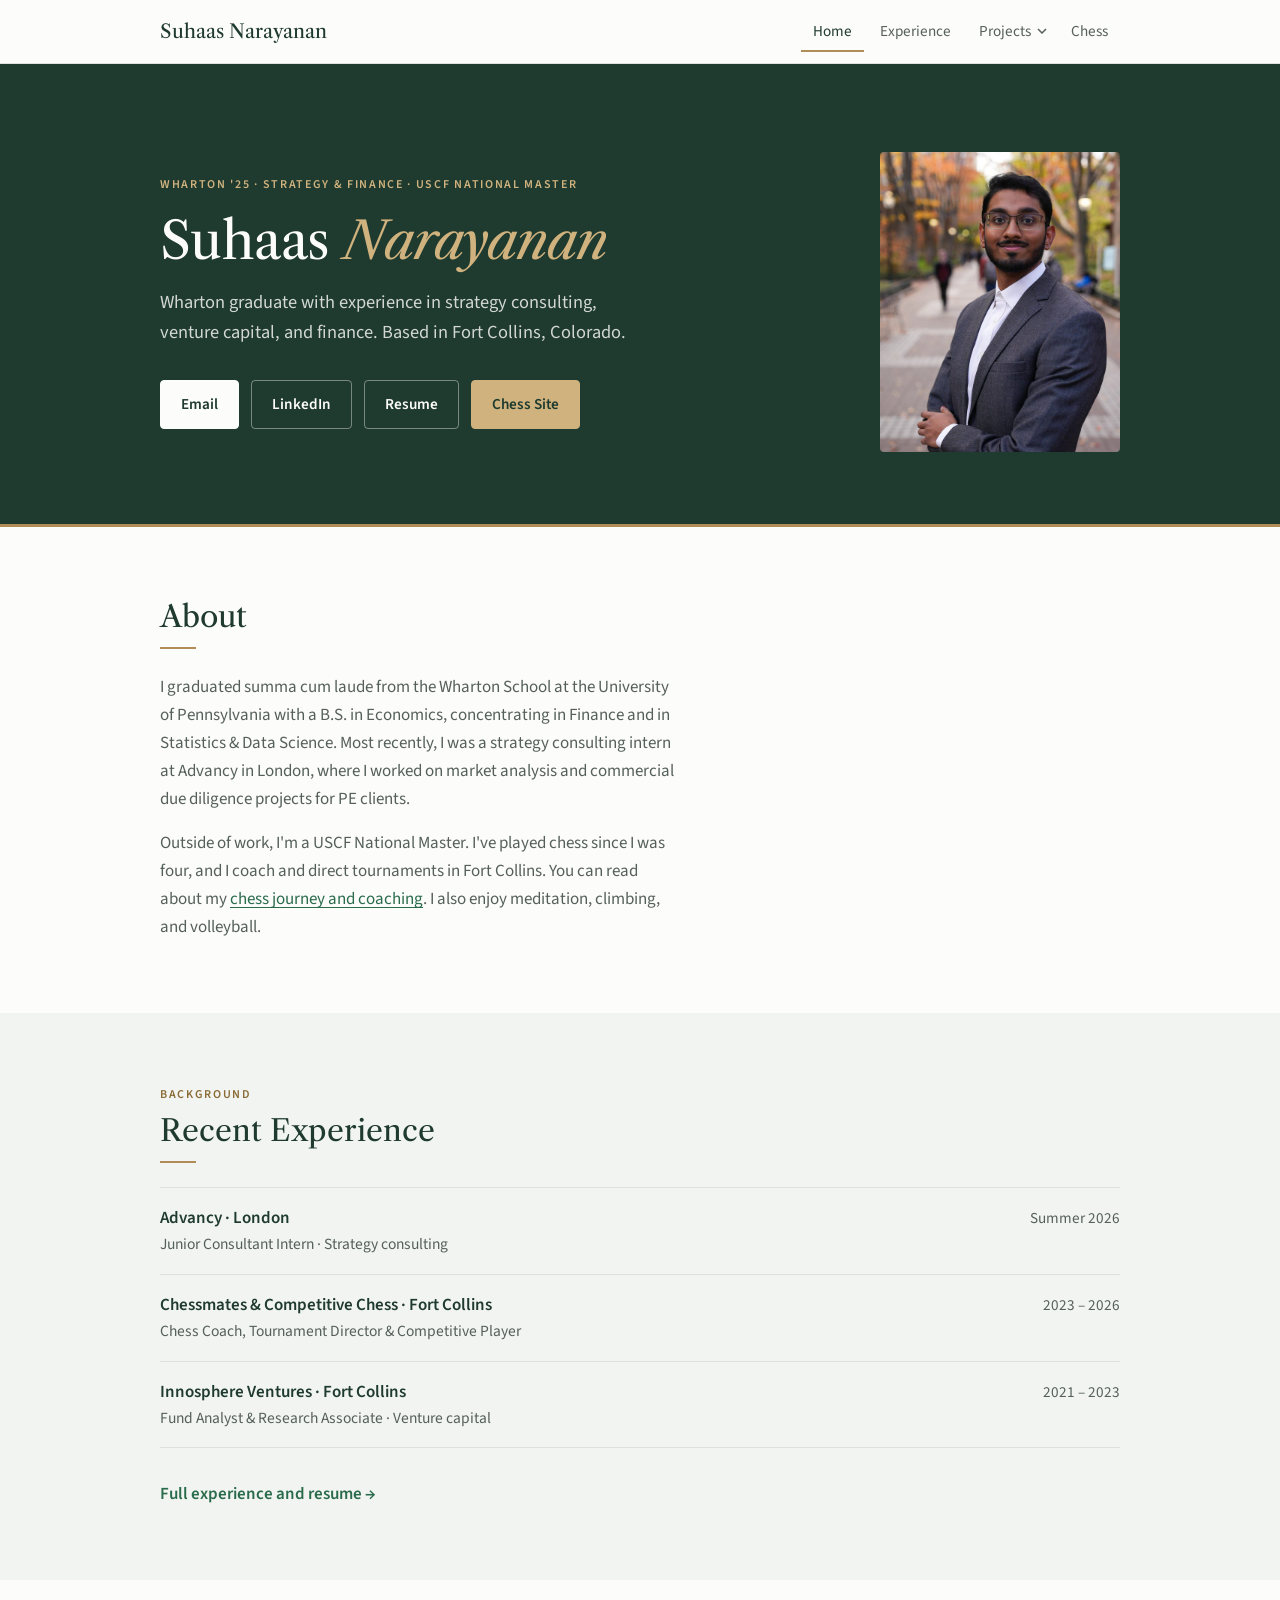
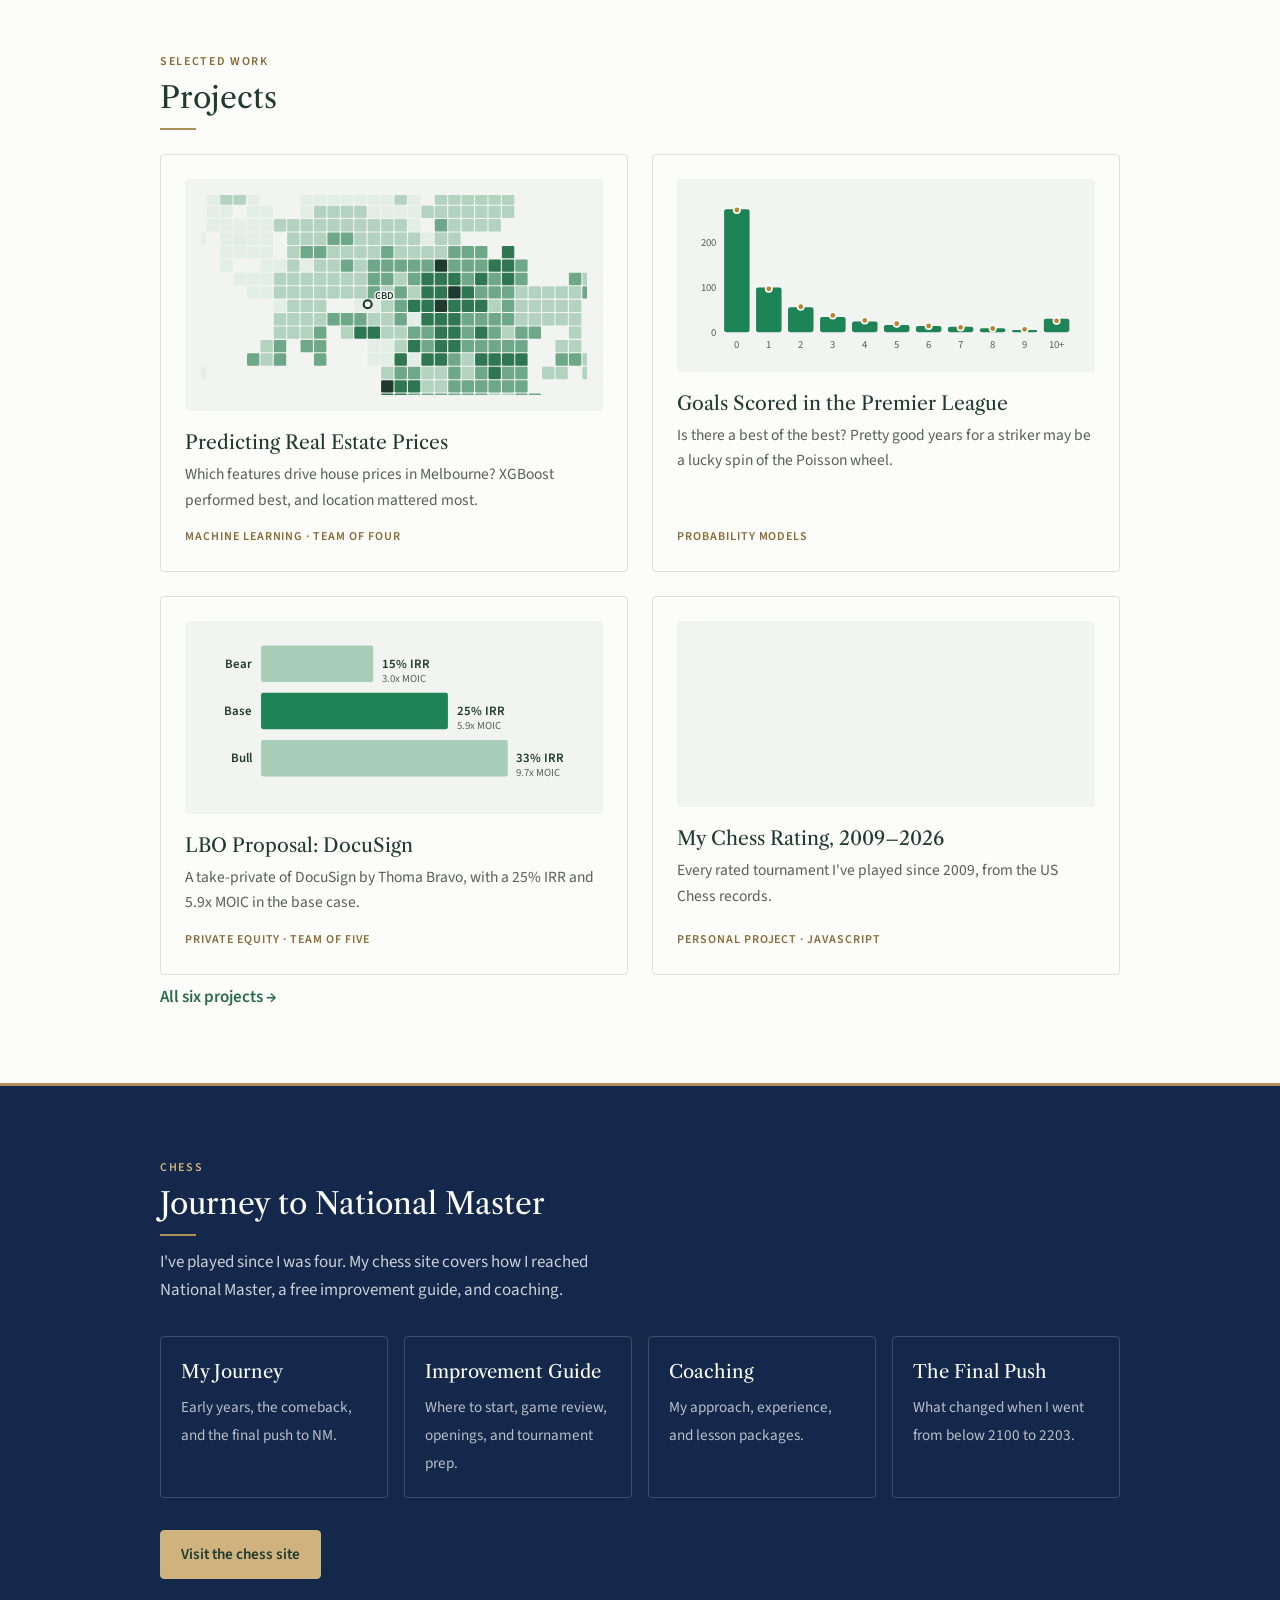
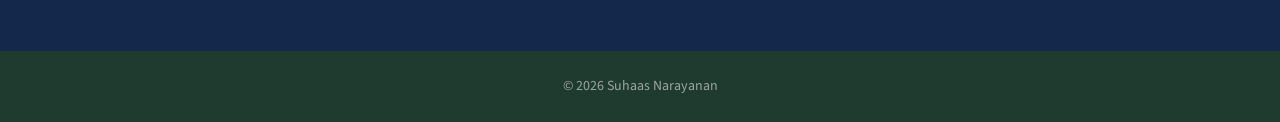
==== commit 0994562c: "Projects dropdown in nav; full write-ups first with clear links Co-Authored-By: Claude Opus 5.5 <nor" ====
--- a/index.html
+++ b/index.html
@@ -55,7 +55,7 @@
 </script>
 </head>
 <body>
-<nav class="topnav" aria-label="Main"><a class="brand" href="/">Suhaas Narayanan</a><div class="navlinks"><a href="/" aria-current="page">Home</a><a href="/experience/">Experience</a><a href="/projects/">Projects</a><a href="/chess/">Chess</a></div></nav>
+<nav class="topnav" aria-label="Main"><a class="brand" href="/">Suhaas Narayanan</a><div class="navlinks"><a href="/" aria-current="page">Home</a><a href="/experience/">Experience</a><div class="navdrop"><a href="/projects/">Projects</a><button type="button" class="navdrop-btn" aria-expanded="false" aria-controls="navdrop-menu" aria-label="Show project pages"><svg viewBox="0 0 10 6" width="10" height="6" aria-hidden="true"><path d="M1 1l4 4 4-4" fill="none" stroke="currentColor" stroke-width="1.5"/></svg></button><div class="navdrop-menu" id="navdrop-menu"><span class="navdrop-h">Full write-ups</span><a href="/projects/premier-league/">Goals Scored in the Premier League</a><a href="/projects/maze/">Maze Therapeutics: Series E Investment</a><a href="/projects/chess-ratings/">My Chess Rating, 2009–2026</a><a class="navdrop-all" href="/projects/">All projects →</a></div></div><a href="/chess/">Chess</a></div></nav>
 
 <header>
   <div class="header-inner">
@@ -140,6 +140,7 @@
   </section>
 </main>
 
+<script src="/assets/nav.js" defer></script>
 <footer>© 2026 Suhaas Narayanan</footer>
 <script>
 /* Projects: chess rating sparkline from the chess site's data file */
--- a/assets/site.css
+++ b/assets/site.css
@@ -302,3 +302,30 @@
   @media (max-width: 720px) { .moments { grid-template-columns: 1fr; } }
   .proj h2 a { color: inherit; text-decoration: none; }
   .proj h2 a:hover { color: var(--accent); }
+
+  /* Projects dropdown (top nav) */
+  .navdrop { position: relative; display: flex; align-items: center; }
+  .navdrop > a { padding-right: 4px !important; }
+  .navdrop-btn { background: none; border: 0; color: var(--muted); padding: 8px 8px 8px 2px; cursor: pointer; display: inline-flex; align-items: center; }
+  .navdrop-btn:hover, .navdrop.open .navdrop-btn { color: var(--forest); }
+  .navdrop-btn svg { transition: transform 0.15s; }
+  .navdrop.open .navdrop-btn svg { transform: rotate(180deg); }
+  .navdrop-menu { display: none; position: absolute; top: calc(100% + 6px); right: 0; min-width: 300px; background: var(--white); border: 1px solid var(--line); border-top: 2px solid var(--brass); border-radius: 0 0 var(--radius) var(--radius); box-shadow: 0 8px 24px rgba(28, 33, 30, 0.1); padding: 8px 0; z-index: 60; }
+  .navdrop-menu::before { content: ''; position: absolute; left: 0; right: 0; top: -10px; height: 10px; }
+  .navdrop:hover .navdrop-menu, .navdrop:focus-within .navdrop-menu, .navdrop.open .navdrop-menu { display: block; }
+  .navdrop-h { display: block; font-size: 0.7rem; font-weight: 600; letter-spacing: 0.14em; text-transform: uppercase; color: var(--brass-text); padding: 6px 16px 4px; }
+  .navlinks .navdrop-menu a { display: block; padding: 8px 16px; color: var(--ink); font-size: 0.95rem; white-space: nowrap; }
+  .navlinks .navdrop-menu a:hover { background: var(--band); color: var(--forest); }
+  .navlinks .navdrop-menu a.navdrop-all { border-top: 1px solid var(--line); margin-top: 6px; padding-top: 10px; color: var(--accent); font-weight: 600; }
+  @media (max-width: 720px) { .navdrop-menu { right: 50%; transform: translateX(50%); min-width: 270px; } .navlinks .navdrop-menu a { white-space: normal; } }
+
+  /* Projects page: full write-up markers */
+  .jump-group { margin-top: 22px; }
+  .jump-group + .jump-group { margin-top: 14px; }
+  .jump-label { font-size: 0.7rem; font-weight: 600; letter-spacing: 0.14em; text-transform: uppercase; color: var(--brass-light); margin-bottom: 8px; }
+  .jump-group .jump { margin-top: 0; }
+  .jump a.full { border-color: var(--brass-light); color: var(--white); }
+  .jump a.full:hover { background: rgba(207, 178, 126, 0.15); }
+  .full-cta { display: inline-flex; align-items: center; gap: 8px; margin: -8px 0 28px; padding: 9px 16px; border-radius: var(--radius); background: var(--forest); color: var(--white); font-weight: 600; font-size: 0.95rem; text-decoration: none; border-bottom: 2px solid var(--brass); }
+  .full-cta:hover { background: var(--accent); color: var(--white); }
+  .kicker .fw { display: inline-block; margin-left: 8px; padding: 2px 7px; background: #f3ecdf; color: var(--brass-text); border-radius: 2px; letter-spacing: 0.1em; }
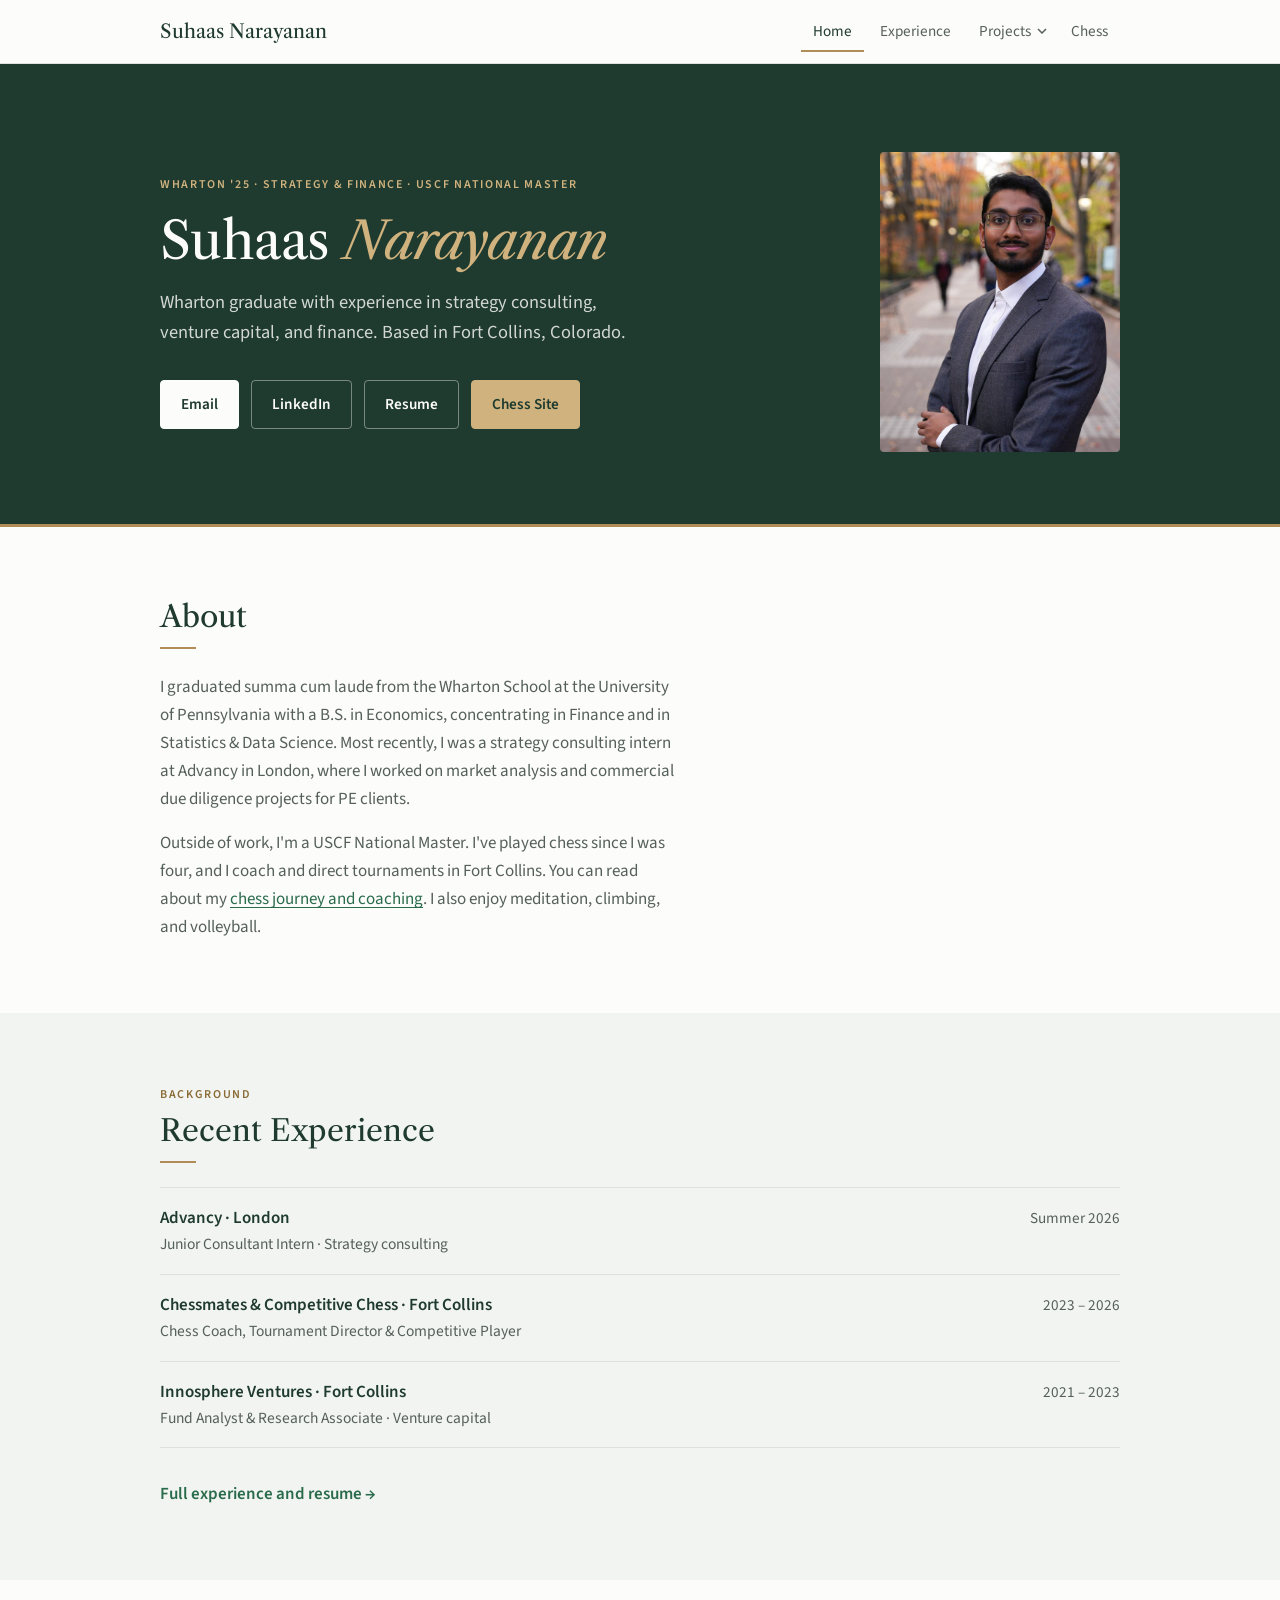
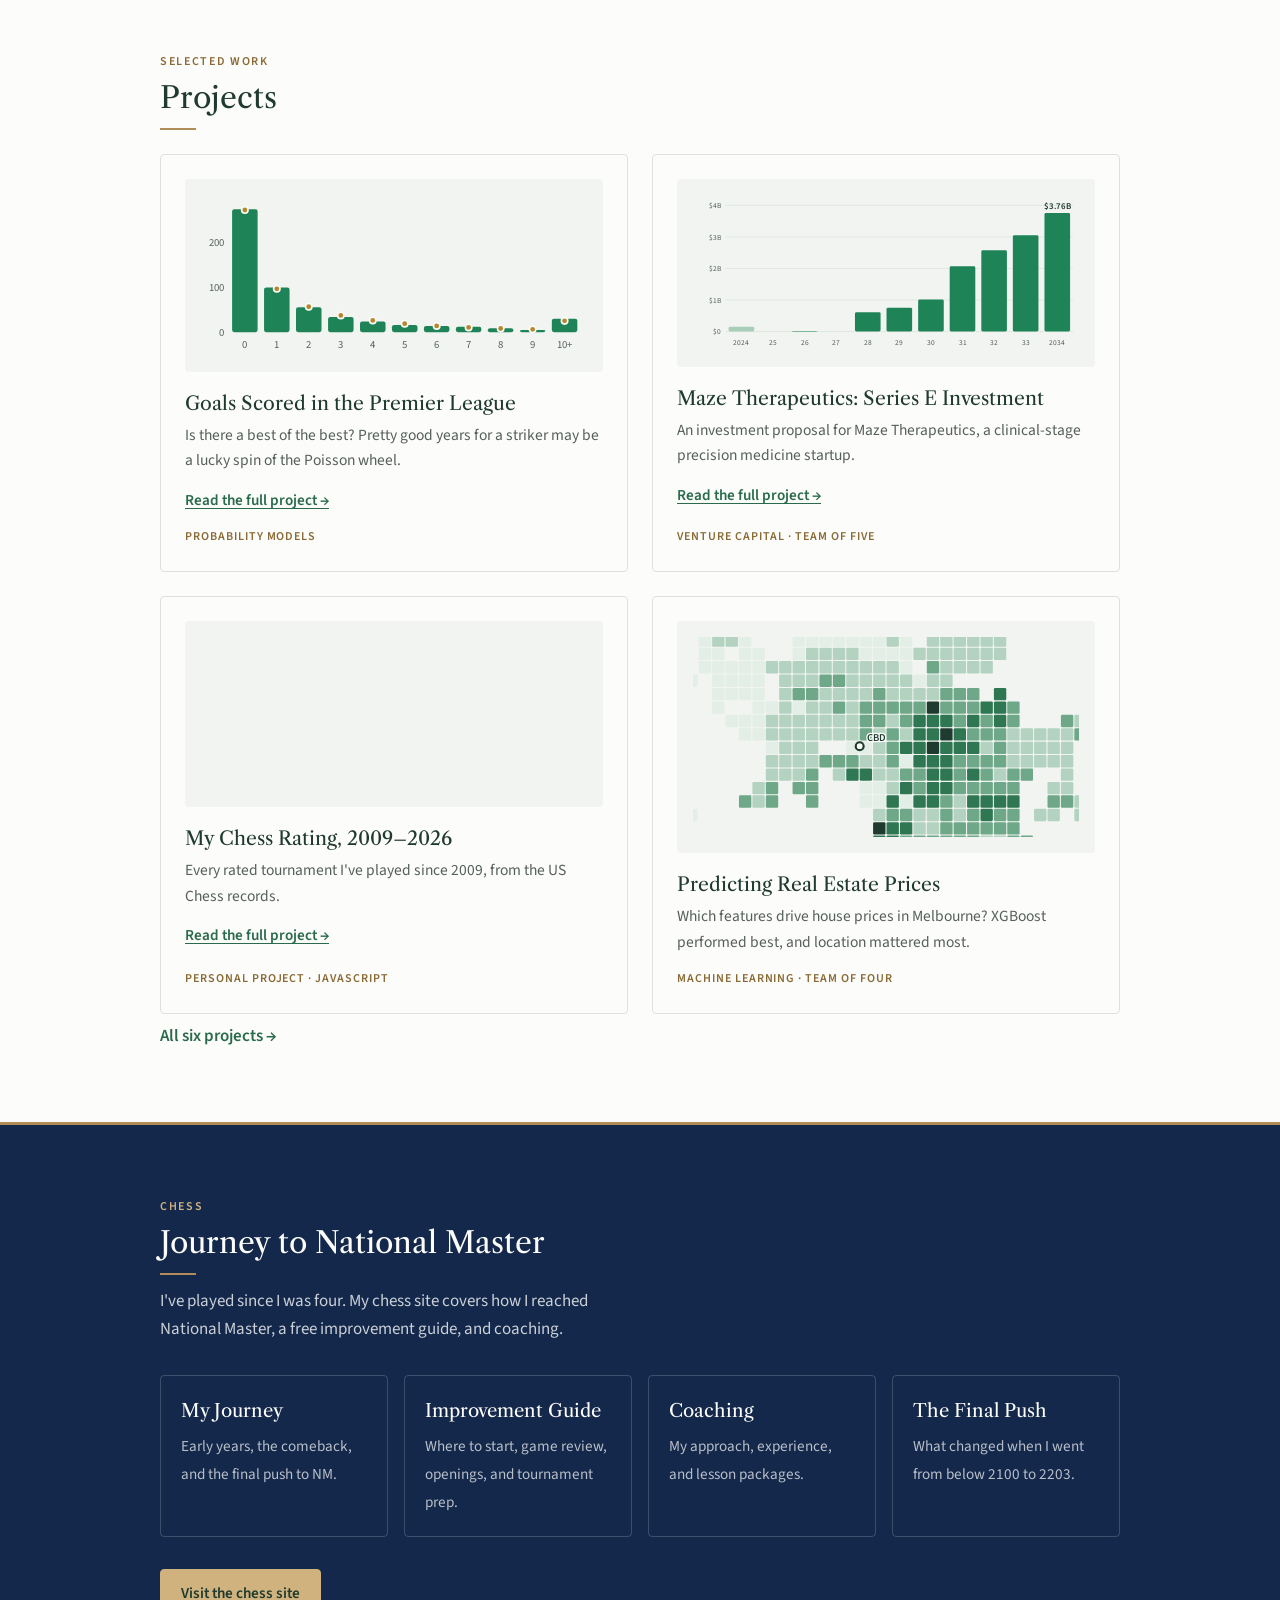
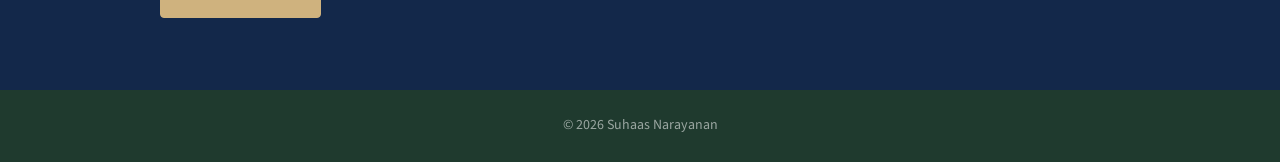
==== commit 743af34d: "Forest and brass link preview; homepage cards lead with full write-ups; trim project pills Co-Author" ====
--- a/index.html
+++ b/index.html
@@ -9,11 +9,11 @@
 <meta property="og:description" content="Suhaas Narayanan — Wharton graduate with experience in strategy consulting, venture capital, and finance. USCF National Master in chess.">
 <meta property="og:type" content="profile">
 <meta property="og:site_name" content="Suhaas Narayanan">
-<meta property="og:image" content="https://suhaasnarayanan.com/og-home.png?v=2">
+<meta property="og:image" content="https://suhaasnarayanan.com/og-home.png?v=3">
 <meta property="og:image:width" content="1200">
 <meta property="og:image:height" content="630">
 <meta name="twitter:card" content="summary_large_image">
-<meta name="twitter:image" content="https://suhaasnarayanan.com/og-home.png?v=2">
+<meta name="twitter:image" content="https://suhaasnarayanan.com/og-home.png?v=3">
 <meta property="og:url" content="https://suhaasnarayanan.com/">
 <link rel="canonical" href="https://suhaasnarayanan.com/">
 <link rel="icon" href="/favicon.ico" sizes="48x48">
@@ -22,7 +22,7 @@
 <link rel="preconnect" href="https://fonts.googleapis.com">
 <link rel="preconnect" href="https://fonts.gstatic.com" crossorigin>
 <link rel="stylesheet" href="https://fonts.googleapis.com/css2?family=Libre+Caslon+Text:ital,wght@0,400;1,400&family=Source+Sans+3:wght@400;600&display=swap">
-<link rel="stylesheet" href="/assets/site.css">
+<link rel="stylesheet" href="/assets/site.css?v=4">
 <script type="application/ld+json">
 {
   "@context": "https://schema.org",
@@ -99,28 +99,31 @@
     <h2>Projects</h2>
     <div class="pj-grid">
       <article class="pj-card compact">
-        <div class="pj-vis"><svg class="pj-thumb" preserveAspectRatio="xMidYMid slice" viewBox="40 90 440 300" role="img" aria-label="Grid map of Melbourne showing the median sale price in each block. Prices are highest in the inner east and south-east near the CBD, above $2 million in places, and fall below $700,000 in the outer west and north."><rect x="245.3" y="230.0" width="14.1" height="14.1" rx="1.5" fill="#b3d3c0"/><rect x="245.3" y="245.3" width="14.1" height="14.1" rx="1.5" fill="#b3d3c0"/><rect x="260.6" y="245.3" width="14.1" height="14.1" rx="1.5" fill="#6fa889"/><rect x="260.6" y="230.0" width="14.1" height="14.1" rx="1.5" fill="#6fa889"/><rect x="153.5" y="138.2" width="14.1" height="14.1" rx="1.5" fill="#e2eee6"/><rect x="153.5" y="153.5" width="14.1" height="14.1" rx="1.5" fill="#b3d3c0"/><rect x="168.8" y="153.5" width="14.1" height="14.1" rx="1.5" fill="#b3d3c0"/><rect x="168.8" y="138.2" width="14.1" height="14.1" rx="1.5" fill="#b3d3c0"/><rect x="138.2" y="153.5" width="14.1" height="14.1" rx="1.5" fill="#b3d3c0"/><rect x="214.7" y="275.9" width="14.1" height="14.1" rx="1.5" fill="#2f7752"/><rect x="275.9" y="199.4" width="14.1" height="14.1" rx="1.5" fill="#6fa889"/><rect x="275.9" y="214.7" width="14.1" height="14.1" rx="1.5" fill="#6fa889"/><rect x="107.7" y="306.5" width="14.1" height="14.1" rx="1.5" fill="#b3d3c0"/><rect x="92.4" y="306.5" width="14.1" height="14.1" rx="1.5" fill="#6fa889"/><rect x="123.0" y="306.5" width="14.1" height="14.1" rx="1.5" fill="#6fa889"/><rect x="107.7" y="291.2" width="14.1" height="14.1" rx="1.5" fill="#b3d3c0"/><rect x="123.0" y="291.2" width="14.1" height="14.1" rx="1.5" fill="#6fa889"/><rect x="138.2" y="275.9" width="14.1" height="14.1" rx="1.5" fill="#b3d3c0"/><rect x="123.0" y="260.6" width="14.1" height="14.1" rx="1.5" fill="#b3d3c0"/><rect x="138.2" y="260.6" width="14.1" height="14.1" rx="1.5" fill="#b3d3c0"/><rect x="123.0" y="275.9" width="14.1" height="14.1" rx="1.5" fill="#b3d3c0"/><rect x="275.9" y="291.2" width="14.1" height="14.1" rx="1.5" fill="#2f7752"/><rect x="260.6" y="291.2" width="14.1" height="14.1" rx="1.5" fill="#b3d3c0"/><rect x="260.6" y="275.9" width="14.1" height="14.1" rx="1.5" fill="#b3d3c0"/><rect x="275.9" y="275.9" width="14.1" height="14.1" rx="1.5" fill="#6fa889"/><rect x="184.1" y="199.4" width="14.1" height="14.1" rx="1.5" fill="#b3d3c0"/><rect x="168.8" y="199.4" width="14.1" height="14.1" rx="1.5" fill="#b3d3c0"/><rect x="199.4" y="199.4" width="14.1" height="14.1" rx="1.5" fill="#6fa889"/><rect x="199.4" y="214.7" width="14.1" height="14.1" rx="1.5" fill="#b3d3c0"/><rect x="184.1" y="214.7" width="14.1" height="14.1" rx="1.5" fill="#b3d3c0"/><rect x="168.8" y="214.7" width="14.1" height="14.1" rx="1.5" fill="#b3d3c0"/><rect x="321.8" y="291.2" width="14.1" height="14.1" rx="1.5" fill="#2f7752"/><rect x="306.5" y="291.2" width="14.1" height="14.1" rx="1.5" fill="#2f7752"/><rect x="306.5" y="306.5" width="14.1" height="14.1" rx="1.5" fill="#2f7752"/><rect x="321.8" y="306.5" width="14.1" height="14.1" rx="1.5" fill="#6fa889"/><rect x="337.1" y="306.5" width="14.1" height="14.1" rx="1.5" fill="#b3d3c0"/><rect x="337.1" y="291.2" width="14.1" height="14.1" rx="1.5" fill="#6fa889"/><rect x="138.2" y="199.4" width="14.1" height="14.1" rx="1.5" fill="#b3d3c0"/><rect x="153.5" y="184.1" width="14.1" height="14.1" rx="1.5" fill="#6fa889"/><rect x="138.2" y="184.1" width="14.1" height="14.1" rx="1.5" fill="#b3d3c0"/><rect x="245.3" y="291.2" width="14.1" height="14.1" rx="1.5" fill="#e2eee6"/><rect x="245.3" y="306.5" width="14.1" height="14.1" rx="1.5" fill="#e2eee6"/><rect x="321.8" y="245.3" width="14.1" height="14.1" rx="1.5" fill="#2f7752"/><rect x="337.1" y="245.3" width="14.1" height="14.1" rx="1.5" fill="#2f7752"/><rect x="321.8" y="230.0" width="14.1" height="14.1" rx="1.5" fill="#1f3a2e"/><rect x="306.5" y="245.3" width="14.1" height="14.1" rx="1.5" fill="#1f3a2e"/><rect x="337.1" y="230.0" width="14.1" height="14.1" rx="1.5" fill="#2f7752"/><rect x="306.5" y="230.0" width="14.1" height="14.1" rx="1.5" fill="#2f7752"/><rect x="321.8" y="214.7" width="14.1" height="14.1" rx="1.5" fill="#2f7752"/><rect x="337.1" y="214.7" width="14.1" height="14.1" rx="1.5" fill="#6fa889"/><rect x="306.5" y="214.7" width="14.1" height="14.1" rx="1.5" fill="#2f7752"/><rect x="275.9" y="352.4" width="14.1" height="14.1" rx="1.5" fill="#6fa889"/><rect x="291.2" y="352.4" width="14.1" height="14.1" rx="1.5" fill="#6fa889"/><rect x="291.2" y="367.7" width="14.1" height="14.1" rx="1.5" fill="#6fa889"/><rect x="275.9" y="367.7" width="14.1" height="14.1" rx="1.5" fill="#6fa889"/><rect x="306.5" y="352.4" width="14.1" height="14.1" rx="1.5" fill="#6fa889"/><rect x="321.8" y="352.4" width="14.1" height="14.1" rx="1.5" fill="#6fa889"/><rect x="306.5" y="367.7" width="14.1" height="14.1" rx="1.5" fill="#6fa889"/><rect x="321.8" y="337.1" width="14.1" height="14.1" rx="1.5" fill="#6fa889"/><rect x="306.5" y="337.1" width="14.1" height="14.1" rx="1.5" fill="#b3d3c0"/><rect x="321.8" y="367.7" width="14.1" height="14.1" rx="1.5" fill="#b3d3c0"/><rect x="291.2" y="337.1" width="14.1" height="14.1" rx="1.5" fill="#b3d3c0"/><rect x="367.7" y="245.3" width="14.1" height="14.1" rx="1.5" fill="#b3d3c0"/><rect x="352.4" y="260.6" width="14.1" height="14.1" rx="1.5" fill="#6fa889"/><rect x="352.4" y="245.3" width="14.1" height="14.1" rx="1.5" fill="#2f7752"/><rect x="367.7" y="260.6" width="14.1" height="14.1" rx="1.5" fill="#6fa889"/><rect x="123.0" y="214.7" width="14.1" height="14.1" rx="1.5" fill="#b3d3c0"/><rect x="138.2" y="214.7" width="14.1" height="14.1" rx="1.5" fill="#b3d3c0"/><rect x="123.0" y="230.0" width="14.1" height="14.1" rx="1.5" fill="#b3d3c0"/><rect x="138.2" y="230.0" width="14.1" height="14.1" rx="1.5" fill="#b3d3c0"/><rect x="260.6" y="352.4" width="14.1" height="14.1" rx="1.5" fill="#2f7752"/><rect x="260.6" y="337.1" width="14.1" height="14.1" rx="1.5" fill="#2f7752"/><rect x="260.6" y="321.8" width="14.1" height="14.1" rx="1.5" fill="#6fa889"/><rect x="245.3" y="337.1" width="14.1" height="14.1" rx="1.5" fill="#1f3a2e"/><rect x="245.3" y="352.4" width="14.1" height="14.1" rx="1.5" fill="#2f7752"/><rect x="245.3" y="321.8" width="14.1" height="14.1" rx="1.5" fill="#b3d3c0"/><rect x="245.3" y="367.7" width="14.1" height="14.1" rx="1.5" fill="#1f3a2e"/><rect x="260.6" y="367.7" width="14.1" height="14.1" rx="1.5" fill="#2f7752"/><rect x="275.9" y="337.1" width="14.1" height="14.1" rx="1.5" fill="#2f7752"/><rect x="230.0" y="184.1" width="14.1" height="14.1" rx="1.5" fill="#b3d3c0"/><rect x="230.0" y="199.4" width="14.1" height="14.1" rx="1.5" fill="#6fa889"/><rect x="214.7" y="199.4" width="14.1" height="14.1" rx="1.5" fill="#b3d3c0"/><rect x="214.7" y="184.1" width="14.1" height="14.1" rx="1.5" fill="#b3d3c0"/><rect x="230.0" y="214.7" width="14.1" height="14.1" rx="1.5" fill="#6fa889"/><rect x="199.4" y="184.1" width="14.1" height="14.1" rx="1.5" fill="#b3d3c0"/><rect x="321.8" y="184.1" width="14.1" height="14.1" rx="1.5" fill="#6fa889"/><rect x="337.1" y="184.1" width="14.1" height="14.1" rx="1.5" fill="#6fa889"/><rect x="337.1" y="199.4" width="14.1" height="14.1" rx="1.5" fill="#6fa889"/><rect x="321.8" y="199.4" width="14.1" height="14.1" rx="1.5" fill="#6fa889"/><rect x="337.1" y="275.9" width="14.1" height="14.1" rx="1.5" fill="#6fa889"/><rect x="352.4" y="275.9" width="14.1" height="14.1" rx="1.5" fill="#2f7752"/><rect x="352.4" y="291.2" width="14.1" height="14.1" rx="1.5" fill="#6fa889"/><rect x="306.5" y="260.6" width="14.1" height="14.1" rx="1.5" fill="#2f7752"/><rect x="306.5" y="275.9" width="14.1" height="14.1" rx="1.5" fill="#2f7752"/><rect x="321.8" y="275.9" width="14.1" height="14.1" rx="1.5" fill="#2f7752"/><rect x="321.8" y="260.6" width="14.1" height="14.1" rx="1.5" fill="#2f7752"/><rect x="291.2" y="275.9" width="14.1" height="14.1" rx="1.5" fill="#6fa889"/><rect x="291.2" y="260.6" width="14.1" height="14.1" rx="1.5" fill="#2f7752"/><rect x="306.5" y="321.8" width="14.1" height="14.1" rx="1.5" fill="#b3d3c0"/><rect x="291.2" y="321.8" width="14.1" height="14.1" rx="1.5" fill="#b3d3c0"/><rect x="275.9" y="321.8" width="14.1" height="14.1" rx="1.5" fill="#6fa889"/><rect x="275.9" y="306.5" width="14.1" height="14.1" rx="1.5" fill="#e2eee6"/><rect x="337.1" y="321.8" width="14.1" height="14.1" rx="1.5" fill="#b3d3c0"/><rect x="321.8" y="321.8" width="14.1" height="14.1" rx="1.5" fill="#6fa889"/><rect x="245.3" y="214.7" width="14.1" height="14.1" rx="1.5" fill="#6fa889"/><rect x="260.6" y="214.7" width="14.1" height="14.1" rx="1.5" fill="#b3d3c0"/><rect x="214.7" y="168.8" width="14.1" height="14.1" rx="1.5" fill="#b3d3c0"/><rect x="245.3" y="168.8" width="14.1" height="14.1" rx="1.5" fill="#b3d3c0"/><rect x="230.0" y="168.8" width="14.1" height="14.1" rx="1.5" fill="#b3d3c0"/><rect x="214.7" y="153.5" width="14.1" height="14.1" rx="1.5" fill="#b3d3c0"/><rect x="245.3" y="153.5" width="14.1" height="14.1" rx="1.5" fill="#b3d3c0"/><rect x="230.0" y="153.5" width="14.1" height="14.1" rx="1.5" fill="#b3d3c0"/><rect x="214.7" y="138.2" width="14.1" height="14.1" rx="1.5" fill="#b3d3c0"/><rect x="352.4" y="199.4" width="14.1" height="14.1" rx="1.5" fill="#6fa889"/><rect x="367.7" y="214.7" width="14.1" height="14.1" rx="1.5" fill="#6fa889"/><rect x="352.4" y="230.0" width="14.1" height="14.1" rx="1.5" fill="#6fa889"/><rect x="352.4" y="214.7" width="14.1" height="14.1" rx="1.5" fill="#2f7752"/><rect x="367.7" y="230.0" width="14.1" height="14.1" rx="1.5" fill="#6fa889"/><rect x="367.7" y="199.4" width="14.1" height="14.1" rx="1.5" fill="#2f7752"/><rect x="291.2" y="199.4" width="14.1" height="14.1" rx="1.5" fill="#6fa889"/><rect x="306.5" y="184.1" width="14.1" height="14.1" rx="1.5" fill="#b3d3c0"/><rect x="306.5" y="199.4" width="14.1" height="14.1" rx="1.5" fill="#1f3a2e"/><rect x="260.6" y="306.5" width="14.1" height="14.1" rx="1.5" fill="#2f7752"/><rect x="230.0" y="306.5" width="14.1" height="14.1" rx="1.5" fill="#e2eee6"/><rect x="168.8" y="168.8" width="14.1" height="14.1" rx="1.5" fill="#b3d3c0"/><rect x="168.8" y="184.1" width="14.1" height="14.1" rx="1.5" fill="#6fa889"/><rect x="184.1" y="184.1" width="14.1" height="14.1" rx="1.5" fill="#b3d3c0"/><rect x="184.1" y="168.8" width="14.1" height="14.1" rx="1.5" fill="#6fa889"/><rect x="199.4" y="168.8" width="14.1" height="14.1" rx="1.5" fill="#6fa889"/><rect x="260.6" y="199.4" width="14.1" height="14.1" rx="1.5" fill="#6fa889"/><rect x="230.0" y="230.0" width="14.1" height="14.1" rx="1.5" fill="#6fa889"/><rect x="245.3" y="199.4" width="14.1" height="14.1" rx="1.5" fill="#6fa889"/><rect x="184.1" y="230.0" width="14.1" height="14.1" rx="1.5" fill="#b3d3c0"/><rect x="168.8" y="230.0" width="14.1" height="14.1" rx="1.5" fill="#b3d3c0"/><rect x="153.5" y="230.0" width="14.1" height="14.1" rx="1.5" fill="#b3d3c0"/><rect x="153.5" y="214.7" width="14.1" height="14.1" rx="1.5" fill="#b3d3c0"/><rect x="291.2" y="291.2" width="14.1" height="14.1" rx="1.5" fill="#6fa889"/><rect x="199.4" y="123.0" width="14.1" height="14.1" rx="1.5" fill="#e2eee6"/><rect x="199.4" y="138.2" width="14.1" height="14.1" rx="1.5" fill="#b3d3c0"/><rect x="214.7" y="123.0" width="14.1" height="14.1" rx="1.5" fill="#e2eee6"/><rect x="184.1" y="138.2" width="14.1" height="14.1" rx="1.5" fill="#b3d3c0"/><rect x="184.1" y="123.0" width="14.1" height="14.1" rx="1.5" fill="#e2eee6"/><rect x="168.8" y="123.0" width="14.1" height="14.1" rx="1.5" fill="#e2eee6"/><rect x="260.6" y="383.0" width="14.1" height="14.1" rx="1.5" fill="#2f7752"/><rect x="275.9" y="383.0" width="14.1" height="14.1" rx="1.5" fill="#6fa889"/><rect x="275.9" y="260.6" width="14.1" height="14.1" rx="1.5" fill="#e2eee6"/><rect x="275.9" y="245.3" width="14.1" height="14.1" rx="1.5" fill="#2f7752"/><rect x="291.2" y="245.3" width="14.1" height="14.1" rx="1.5" fill="#2f7752"/><rect x="291.2" y="184.1" width="14.1" height="14.1" rx="1.5" fill="#b3d3c0"/><rect x="291.2" y="168.8" width="14.1" height="14.1" rx="1.5" fill="#e2eee6"/><rect x="306.5" y="168.8" width="14.1" height="14.1" rx="1.5" fill="#b3d3c0"/><rect x="306.5" y="153.5" width="14.1" height="14.1" rx="1.5" fill="#6fa889"/><rect x="275.9" y="168.8" width="14.1" height="14.1" rx="1.5" fill="#b3d3c0"/><rect x="275.9" y="184.1" width="14.1" height="14.1" rx="1.5" fill="#b3d3c0"/><rect x="291.2" y="214.7" width="14.1" height="14.1" rx="1.5" fill="#2f7752"/><rect x="107.7" y="153.5" width="14.1" height="14.1" rx="1.5" fill="#e2eee6"/><rect x="107.7" y="168.8" width="14.1" height="14.1" rx="1.5" fill="#e2eee6"/><rect x="138.2" y="168.8" width="14.1" height="14.1" rx="1.5" fill="#b3d3c0"/><rect x="153.5" y="168.8" width="14.1" height="14.1" rx="1.5" fill="#b3d3c0"/><rect x="199.4" y="230.0" width="14.1" height="14.1" rx="1.5" fill="#b3d3c0"/><rect x="275.9" y="230.0" width="14.1" height="14.1" rx="1.5" fill="#b3d3c0"/><rect x="291.2" y="230.0" width="14.1" height="14.1" rx="1.5" fill="#2f7752"/><rect x="153.5" y="199.4" width="14.1" height="14.1" rx="1.5" fill="#e2eee6"/><rect x="291.2" y="306.5" width="14.1" height="14.1" rx="1.5" fill="#2f7752"/><rect x="230.0" y="245.3" width="14.1" height="14.1" rx="1.5" fill="#e2eee6"/><rect x="214.7" y="245.3" width="14.1" height="14.1" rx="1.5" fill="#e2eee6"/><rect x="214.7" y="230.0" width="14.1" height="14.1" rx="1.5" fill="#b3d3c0"/><rect x="230.0" y="275.9" width="14.1" height="14.1" rx="1.5" fill="#2f7752"/><rect x="230.0" y="291.2" width="14.1" height="14.1" rx="1.5" fill="#e2eee6"/><rect x="291.2" y="383.0" width="14.1" height="14.1" rx="1.5" fill="#6fa889"/><rect x="306.5" y="383.0" width="14.1" height="14.1" rx="1.5" fill="#6fa889"/><rect x="168.8" y="275.9" width="14.1" height="14.1" rx="1.5" fill="#6fa889"/><rect x="153.5" y="275.9" width="14.1" height="14.1" rx="1.5" fill="#b3d3c0"/><rect x="153.5" y="260.6" width="14.1" height="14.1" rx="1.5" fill="#b3d3c0"/><rect x="214.7" y="214.7" width="14.1" height="14.1" rx="1.5" fill="#b3d3c0"/><rect x="245.3" y="184.1" width="14.1" height="14.1" rx="1.5" fill="#6fa889"/><rect x="184.1" y="153.5" width="14.1" height="14.1" rx="1.5" fill="#b3d3c0"/><rect x="199.4" y="153.5" width="14.1" height="14.1" rx="1.5" fill="#b3d3c0"/><rect x="337.1" y="352.4" width="14.1" height="14.1" rx="1.5" fill="#6fa889"/><rect x="337.1" y="367.7" width="14.1" height="14.1" rx="1.5" fill="#b3d3c0"/><rect x="199.4" y="275.9" width="14.1" height="14.1" rx="1.5" fill="#b3d3c0"/><rect x="199.4" y="260.6" width="14.1" height="14.1" rx="1.5" fill="#6fa889"/><rect x="184.1" y="260.6" width="14.1" height="14.1" rx="1.5" fill="#6fa889"/><rect x="214.7" y="260.6" width="14.1" height="14.1" rx="1.5" fill="#6fa889"/><rect x="245.3" y="275.9" width="14.1" height="14.1" rx="1.5" fill="#b3d3c0"/><rect x="260.6" y="168.8" width="14.1" height="14.1" rx="1.5" fill="#b3d3c0"/><rect x="275.9" y="153.5" width="14.1" height="14.1" rx="1.5" fill="#e2eee6"/><rect x="260.6" y="153.5" width="14.1" height="14.1" rx="1.5" fill="#b3d3c0"/><rect x="260.6" y="184.1" width="14.1" height="14.1" rx="1.5" fill="#b3d3c0"/><rect x="275.9" y="123.0" width="14.1" height="14.1" rx="1.5" fill="#e2eee6"/><rect x="260.6" y="138.2" width="14.1" height="14.1" rx="1.5" fill="#e2eee6"/><rect x="275.9" y="138.2" width="14.1" height="14.1" rx="1.5" fill="#e2eee6"/><rect x="245.3" y="138.2" width="14.1" height="14.1" rx="1.5" fill="#e2eee6"/><rect x="245.3" y="123.0" width="14.1" height="14.1" rx="1.5" fill="#e2eee6"/><rect x="260.6" y="123.0" width="14.1" height="14.1" rx="1.5" fill="#b3d3c0"/><rect x="230.0" y="123.0" width="14.1" height="14.1" rx="1.5" fill="#e2eee6"/><rect x="245.3" y="260.6" width="14.1" height="14.1" rx="1.5" fill="#b3d3c0"/><rect x="260.6" y="260.6" width="14.1" height="14.1" rx="1.5" fill="#6fa889"/><rect x="321.8" y="168.8" width="14.1" height="14.1" rx="1.5" fill="#b3d3c0"/><rect x="153.5" y="245.3" width="14.1" height="14.1" rx="1.5" fill="#b3d3c0"/><rect x="168.8" y="245.3" width="14.1" height="14.1" rx="1.5" fill="#b3d3c0"/><rect x="230.0" y="260.6" width="14.1" height="14.1" rx="1.5" fill="#b3d3c0"/><rect x="168.8" y="260.6" width="14.1" height="14.1" rx="1.5" fill="#b3d3c0"/><rect x="107.7" y="230.0" width="14.1" height="14.1" rx="1.5" fill="#e2eee6"/><rect x="107.7" y="214.7" width="14.1" height="14.1" rx="1.5" fill="#e2eee6"/><rect x="123.0" y="199.4" width="14.1" height="14.1" rx="1.5" fill="#e2eee6"/><rect x="107.7" y="184.1" width="14.1" height="14.1" rx="1.5" fill="#e2eee6"/><rect x="107.7" y="199.4" width="14.1" height="14.1" rx="1.5" fill="#e2eee6"/><rect x="92.4" y="230.0" width="14.1" height="14.1" rx="1.5" fill="#e2eee6"/><rect x="77.1" y="214.7" width="14.1" height="14.1" rx="1.5" fill="#e2eee6"/><rect x="92.4" y="214.7" width="14.1" height="14.1" rx="1.5" fill="#e2eee6"/><rect x="337.1" y="260.6" width="14.1" height="14.1" rx="1.5" fill="#6fa889"/><rect x="352.4" y="184.1" width="14.1" height="14.1" rx="1.5" fill="#6fa889"/><rect x="337.1" y="153.5" width="14.1" height="14.1" rx="1.5" fill="#b3d3c0"/><rect x="321.8" y="153.5" width="14.1" height="14.1" rx="1.5" fill="#b3d3c0"/><rect x="321.8" y="138.2" width="14.1" height="14.1" rx="1.5" fill="#b3d3c0"/><rect x="306.5" y="138.2" width="14.1" height="14.1" rx="1.5" fill="#b3d3c0"/><rect x="321.8" y="123.0" width="14.1" height="14.1" rx="1.5" fill="#b3d3c0"/><rect x="168.8" y="291.2" width="14.1" height="14.1" rx="1.5" fill="#6fa889"/><rect x="168.8" y="306.5" width="14.1" height="14.1" rx="1.5" fill="#6fa889"/><rect x="153.5" y="291.2" width="14.1" height="14.1" rx="1.5" fill="#6fa889"/><rect x="138.2" y="245.3" width="14.1" height="14.1" rx="1.5" fill="#b3d3c0"/><rect x="230.0" y="138.2" width="14.1" height="14.1" rx="1.5" fill="#e2eee6"/><rect x="184.1" y="107.7" width="14.1" height="14.1" rx="1.5" fill="#e2eee6"/><rect x="291.2" y="138.2" width="14.1" height="14.1" rx="1.5" fill="#b3d3c0"/><rect x="123.0" y="245.3" width="14.1" height="14.1" rx="1.5" fill="#e2eee6"/><rect x="337.1" y="337.1" width="14.1" height="14.1" rx="1.5" fill="#6fa889"/><rect x="367.7" y="291.2" width="14.1" height="14.1" rx="1.5" fill="#6fa889"/><rect x="459.4" y="275.9" width="14.1" height="14.1" rx="1.5" fill="#b3d3c0"/><rect x="291.2" y="413.5" width="14.1" height="14.1" rx="1.5" fill="#2f7752"/><rect x="275.9" y="428.8" width="14.1" height="14.1" rx="1.5" fill="#2f7752"/><rect x="352.4" y="138.2" width="14.1" height="14.1" rx="1.5" fill="#b3d3c0"/><rect x="306.5" y="123.0" width="14.1" height="14.1" rx="1.5" fill="#b3d3c0"/><rect x="61.8" y="153.5" width="14.1" height="14.1" rx="1.5" fill="#e2eee6"/><rect x="383.0" y="291.2" width="14.1" height="14.1" rx="1.5" fill="#6fa889"/><rect x="77.1" y="184.1" width="14.1" height="14.1" rx="1.5" fill="#e2eee6"/><rect x="31.2" y="168.8" width="14.1" height="14.1" rx="1.5" fill="#e2eee6"/><rect x="321.8" y="398.2" width="14.1" height="14.1" rx="1.5" fill="#b3d3c0"/><rect x="291.2" y="398.2" width="14.1" height="14.1" rx="1.5" fill="#6fa889"/><rect x="168.8" y="15.9" width="14.1" height="14.1" rx="1.5" fill="#e2eee6"/><rect x="199.4" y="31.2" width="14.1" height="14.1" rx="1.5" fill="#e2eee6"/><rect x="474.7" y="230.0" width="14.1" height="14.1" rx="1.5" fill="#6fa889"/><rect x="428.8" y="428.8" width="14.1" height="14.1" rx="1.5" fill="#e2eee6"/><rect x="413.5" y="398.2" width="14.1" height="14.1" rx="1.5" fill="#e2eee6"/><rect x="428.8" y="398.2" width="14.1" height="14.1" rx="1.5" fill="#e2eee6"/><rect x="367.7" y="413.5" width="14.1" height="14.1" rx="1.5" fill="#b3d3c0"/><rect x="383.0" y="214.7" width="14.1" height="14.1" rx="1.5" fill="#2f7752"/><rect x="383.0" y="138.2" width="14.1" height="14.1" rx="1.5" fill="#b3d3c0"/><rect x="260.6" y="46.5" width="14.1" height="14.1" rx="1.5" fill="#e2eee6"/><rect x="291.2" y="77.1" width="14.1" height="14.1" rx="1.5" fill="#e2eee6"/><rect x="275.9" y="61.8" width="14.1" height="14.1" rx="1.5" fill="#e2eee6"/><rect x="398.2" y="275.9" width="14.1" height="14.1" rx="1.5" fill="#6fa889"/><rect x="398.2" y="260.6" width="14.1" height="14.1" rx="1.5" fill="#b3d3c0"/><rect x="153.5" y="107.7" width="14.1" height="14.1" rx="1.5" fill="#e2eee6"/><rect x="337.1" y="123.0" width="14.1" height="14.1" rx="1.5" fill="#b3d3c0"/><rect x="92.4" y="138.2" width="14.1" height="14.1" rx="1.5" fill="#e2eee6"/><rect x="92.4" y="153.5" width="14.1" height="14.1" rx="1.5" fill="#e2eee6"/><rect x="92.4" y="123.0" width="14.1" height="14.1" rx="1.5" fill="#e2eee6"/><rect x="383.0" y="428.8" width="14.1" height="14.1" rx="1.5" fill="#b3d3c0"/><rect x="245.3" y="92.4" width="14.1" height="14.1" rx="1.5" fill="#b3d3c0"/><rect x="275.9" y="92.4" width="14.1" height="14.1" rx="1.5" fill="#e2eee6"/><rect x="352.4" y="153.5" width="14.1" height="14.1" rx="1.5" fill="#b3d3c0"/><rect x="321.8" y="31.2" width="14.1" height="14.1" rx="1.5" fill="#e2eee6"/><rect x="306.5" y="92.4" width="14.1" height="14.1" rx="1.5" fill="#b3d3c0"/><rect x="291.2" y="92.4" width="14.1" height="14.1" rx="1.5" fill="#e2eee6"/><rect x="413.5" y="260.6" width="14.1" height="14.1" rx="1.5" fill="#b3d3c0"/><rect x="413.5" y="245.3" width="14.1" height="14.1" rx="1.5" fill="#b3d3c0"/><rect x="367.7" y="138.2" width="14.1" height="14.1" rx="1.5" fill="#b3d3c0"/><rect x="337.1" y="444.1" width="14.1" height="14.1" rx="1.5" fill="#6fa889"/><rect x="352.4" y="306.5" width="14.1" height="14.1" rx="1.5" fill="#2f7752"/><rect x="367.7" y="306.5" width="14.1" height="14.1" rx="1.5" fill="#2f7752"/><rect x="352.4" y="337.1" width="14.1" height="14.1" rx="1.5" fill="#6fa889"/><rect x="398.2" y="245.3" width="14.1" height="14.1" rx="1.5" fill="#b3d3c0"/><rect x="321.8" y="428.8" width="14.1" height="14.1" rx="1.5" fill="#6fa889"/><rect x="31.2" y="321.8" width="14.1" height="14.1" rx="1.5" fill="#e2eee6"/><rect x="459.4" y="230.0" width="14.1" height="14.1" rx="1.5" fill="#b3d3c0"/><rect x="321.8" y="77.1" width="14.1" height="14.1" rx="1.5" fill="#e2eee6"/><rect x="383.0" y="367.7" width="14.1" height="14.1" rx="1.5" fill="#b3d3c0"/><rect x="77.1" y="153.5" width="14.1" height="14.1" rx="1.5" fill="#e2eee6"/><rect x="92.4" y="184.1" width="14.1" height="14.1" rx="1.5" fill="#e2eee6"/><rect x="15.9" y="0.6" width="14.1" height="14.1" rx="1.5" fill="#e2eee6"/><rect x="0.6" y="275.9" width="14.1" height="14.1" rx="1.5" fill="#e2eee6"/><rect x="15.9" y="275.9" width="14.1" height="14.1" rx="1.5" fill="#e2eee6"/><rect x="46.5" y="138.2" width="14.1" height="14.1" rx="1.5" fill="#e2eee6"/><rect x="260.6" y="107.7" width="14.1" height="14.1" rx="1.5" fill="#e2eee6"/><rect x="153.5" y="123.0" width="14.1" height="14.1" rx="1.5" fill="#e2eee6"/><rect x="428.8" y="321.8" width="14.1" height="14.1" rx="1.5" fill="#b3d3c0"/><rect x="168.8" y="107.7" width="14.1" height="14.1" rx="1.5" fill="#e2eee6"/><rect x="459.4" y="291.2" width="14.1" height="14.1" rx="1.5" fill="#b3d3c0"/><rect x="275.9" y="413.5" width="14.1" height="14.1" rx="1.5" fill="#2f7752"/><rect x="383.0" y="245.3" width="14.1" height="14.1" rx="1.5" fill="#6fa889"/><rect x="383.0" y="230.0" width="14.1" height="14.1" rx="1.5" fill="#6fa889"/><rect x="490.0" y="306.5" width="14.1" height="14.1" rx="1.5" fill="#b3d3c0"/><rect x="367.7" y="275.9" width="14.1" height="14.1" rx="1.5" fill="#6fa889"/><rect x="46.5" y="153.5" width="14.1" height="14.1" rx="1.5" fill="#e2eee6"/><rect x="352.4" y="490.0" width="14.1" height="14.1" rx="1.5" fill="#b3d3c0"/><rect x="306.5" y="398.2" width="14.1" height="14.1" rx="1.5" fill="#6fa889"/><rect x="306.5" y="413.5" width="14.1" height="14.1" rx="1.5" fill="#b3d3c0"/><rect x="367.7" y="352.4" width="14.1" height="14.1" rx="1.5" fill="#b3d3c0"/><rect x="199.4" y="15.9" width="14.1" height="14.1" rx="1.5" fill="#e2eee6"/><rect x="184.1" y="0.6" width="14.1" height="14.1" rx="1.5" fill="#e2eee6"/><rect x="490.0" y="214.7" width="14.1" height="14.1" rx="1.5" fill="#b3d3c0"/><rect x="413.5" y="413.5" width="14.1" height="14.1" rx="1.5" fill="#e2eee6"/><rect x="428.8" y="383.0" width="14.1" height="14.1" rx="1.5" fill="#b3d3c0"/><rect x="352.4" y="413.5" width="14.1" height="14.1" rx="1.5" fill="#b3d3c0"/><rect x="383.0" y="199.4" width="14.1" height="14.1" rx="1.5" fill="#2f7752"/><rect x="444.1" y="428.8" width="14.1" height="14.1" rx="1.5" fill="#e2eee6"/><rect x="275.9" y="77.1" width="14.1" height="14.1" rx="1.5" fill="#e2eee6"/><rect x="291.2" y="61.8" width="14.1" height="14.1" rx="1.5" fill="#e2eee6"/><rect x="474.7" y="321.8" width="14.1" height="14.1" rx="1.5" fill="#b3d3c0"/><rect x="383.0" y="260.6" width="14.1" height="14.1" rx="1.5" fill="#6fa889"/><rect x="383.0" y="306.5" width="14.1" height="14.1" rx="1.5" fill="#2f7752"/><rect x="383.0" y="321.8" width="14.1" height="14.1" rx="1.5" fill="#6fa889"/><rect x="337.1" y="138.2" width="14.1" height="14.1" rx="1.5" fill="#b3d3c0"/><rect x="168.8" y="77.1" width="14.1" height="14.1" rx="1.5" fill="#b3d3c0"/><rect x="444.1" y="260.6" width="14.1" height="14.1" rx="1.5" fill="#b3d3c0"/><rect x="46.5" y="107.7" width="14.1" height="14.1" rx="1.5" fill="#e2eee6"/><rect x="0.6" y="306.5" width="14.1" height="14.1" rx="1.5" fill="#e2eee6"/><rect x="321.8" y="413.5" width="14.1" height="14.1" rx="1.5" fill="#b3d3c0"/><rect x="306.5" y="428.8" width="14.1" height="14.1" rx="1.5" fill="#2f7752"/><rect x="306.5" y="77.1" width="14.1" height="14.1" rx="1.5" fill="#e2eee6"/><rect x="306.5" y="107.7" width="14.1" height="14.1" rx="1.5" fill="#b3d3c0"/><rect x="291.2" y="107.7" width="14.1" height="14.1" rx="1.5" fill="#e2eee6"/><rect x="367.7" y="153.5" width="14.1" height="14.1" rx="1.5" fill="#b3d3c0"/><rect x="321.8" y="444.1" width="14.1" height="14.1" rx="1.5" fill="#6fa889"/><rect x="352.4" y="321.8" width="14.1" height="14.1" rx="1.5" fill="#6fa889"/><rect x="383.0" y="352.4" width="14.1" height="14.1" rx="1.5" fill="#b3d3c0"/><rect x="444.1" y="245.3" width="14.1" height="14.1" rx="1.5" fill="#b3d3c0"/><rect x="459.4" y="245.3" width="14.1" height="14.1" rx="1.5" fill="#b3d3c0"/><rect x="199.4" y="61.8" width="14.1" height="14.1" rx="1.5" fill="#e2eee6"/><rect x="306.5" y="61.8" width="14.1" height="14.1" rx="1.5" fill="#e2eee6"/><rect x="321.8" y="61.8" width="14.1" height="14.1" rx="1.5" fill="#e2eee6"/><rect x="77.1" y="123.0" width="14.1" height="14.1" rx="1.5" fill="#b3d3c0"/><rect x="245.3" y="107.7" width="14.1" height="14.1" rx="1.5" fill="#e2eee6"/><rect x="398.2" y="352.4" width="14.1" height="14.1" rx="1.5" fill="#6fa889"/><rect x="398.2" y="337.1" width="14.1" height="14.1" rx="1.5" fill="#6fa889"/><rect x="260.6" y="398.2" width="14.1" height="14.1" rx="1.5" fill="#2f7752"/><rect x="352.4" y="352.4" width="14.1" height="14.1" rx="1.5" fill="#6fa889"/><rect x="490.0" y="230.0" width="14.1" height="14.1" rx="1.5" fill="#b3d3c0"/><rect x="474.7" y="214.7" width="14.1" height="14.1" rx="1.5" fill="#b3d3c0"/><rect x="490.0" y="199.4" width="14.1" height="14.1" rx="1.5" fill="#b3d3c0"/><rect x="398.2" y="214.7" width="14.1" height="14.1" rx="1.5" fill="#6fa889"/><rect x="383.0" y="123.0" width="14.1" height="14.1" rx="1.5" fill="#b3d3c0"/><rect x="459.4" y="306.5" width="14.1" height="14.1" rx="1.5" fill="#6fa889"/><rect x="398.2" y="306.5" width="14.1" height="14.1" rx="1.5" fill="#2f7752"/><rect x="383.0" y="337.1" width="14.1" height="14.1" rx="1.5" fill="#6fa889"/><rect x="367.7" y="321.8" width="14.1" height="14.1" rx="1.5" fill="#2f7752"/><rect x="459.4" y="260.6" width="14.1" height="14.1" rx="1.5" fill="#b3d3c0"/><rect x="15.9" y="291.2" width="14.1" height="14.1" rx="1.5" fill="#e2eee6"/><rect x="428.8" y="245.3" width="14.1" height="14.1" rx="1.5" fill="#b3d3c0"/><rect x="413.5" y="367.7" width="14.1" height="14.1" rx="1.5" fill="#b3d3c0"/><rect x="398.2" y="367.7" width="14.1" height="14.1" rx="1.5" fill="#b3d3c0"/><rect x="398.2" y="413.5" width="14.1" height="14.1" rx="1.5" fill="#b3d3c0"/><rect x="367.7" y="337.1" width="14.1" height="14.1" rx="1.5" fill="#6fa889"/><rect x="444.1" y="230.0" width="14.1" height="14.1" rx="1.5" fill="#b3d3c0"/><rect x="428.8" y="230.0" width="14.1" height="14.1" rx="1.5" fill="#b3d3c0"/><rect x="92.4" y="168.8" width="14.1" height="14.1" rx="1.5" fill="#e2eee6"/><rect x="77.1" y="168.8" width="14.1" height="14.1" rx="1.5" fill="#e2eee6"/><rect x="61.8" y="138.2" width="14.1" height="14.1" rx="1.5" fill="#e2eee6"/><rect x="61.8" y="123.0" width="14.1" height="14.1" rx="1.5" fill="#b3d3c0"/><rect x="398.2" y="291.2" width="14.1" height="14.1" rx="1.5" fill="#6fa889"/><rect x="444.1" y="306.5" width="14.1" height="14.1" rx="1.5" fill="#6fa889"/><rect x="61.8" y="168.8" width="14.1" height="14.1" rx="1.5" fill="#e2eee6"/><rect x="199.4" y="0.6" width="14.1" height="14.1" rx="1.5" fill="#e2eee6"/><rect x="199.4" y="92.4" width="14.1" height="14.1" rx="1.5" fill="#e2eee6"/><rect x="444.1" y="413.5" width="14.1" height="14.1" rx="1.5" fill="#e2eee6"/><rect x="61.8" y="199.4" width="14.1" height="14.1" rx="1.5" fill="#e2eee6"/><rect x="398.2" y="230.0" width="14.1" height="14.1" rx="1.5" fill="#b3d3c0"/><rect x="367.7" y="123.0" width="14.1" height="14.1" rx="1.5" fill="#b3d3c0"/><rect x="352.4" y="123.0" width="14.1" height="14.1" rx="1.5" fill="#b3d3c0"/><rect x="168.8" y="61.8" width="14.1" height="14.1" rx="1.5" fill="#b3d3c0"/><rect x="184.1" y="31.2" width="14.1" height="14.1" rx="1.5" fill="#e2eee6"/><rect x="46.5" y="123.0" width="14.1" height="14.1" rx="1.5" fill="#e2eee6"/><rect x="123.0" y="153.5" width="14.1" height="14.1" rx="1.5" fill="#b3d3c0"/><rect x="260.6" y="92.4" width="14.1" height="14.1" rx="1.5" fill="#e2eee6"/><rect x="184.1" y="77.1" width="14.1" height="14.1" rx="1.5" fill="#e2eee6"/><rect x="459.4" y="214.7" width="14.1" height="14.1" rx="1.5" fill="#6fa889"/><rect x="275.9" y="398.2" width="14.1" height="14.1" rx="1.5" fill="#2f7752"/><rect x="31.2" y="0.6" width="14.1" height="14.1" rx="1.5" fill="#e2eee6"/><rect x="383.0" y="184.1" width="14.1" height="14.1" rx="1.5" fill="#2f7752"/><rect x="275.9" y="107.7" width="14.1" height="14.1" rx="1.5" fill="#e2eee6"/><rect x="444.1" y="291.2" width="14.1" height="14.1" rx="1.5" fill="#b3d3c0"/><rect x="413.5" y="352.4" width="14.1" height="14.1" rx="1.5" fill="#6fa889"/><rect x="383.0" y="275.9" width="14.1" height="14.1" rx="1.5" fill="#b3d3c0"/><rect x="352.4" y="367.7" width="14.1" height="14.1" rx="1.5" fill="#b3d3c0"/><rect x="61.8" y="184.1" width="14.1" height="14.1" rx="1.5" fill="#e2eee6"/><rect x="352.4" y="474.7" width="14.1" height="14.1" rx="1.5" fill="#b3d3c0"/><rect x="352.4" y="459.4" width="14.1" height="14.1" rx="1.5" fill="#b3d3c0"/><rect x="275.9" y="46.5" width="14.1" height="14.1" rx="1.5" fill="#e2eee6"/><rect x="15.9" y="306.5" width="14.1" height="14.1" rx="1.5" fill="#e2eee6"/><rect x="413.5" y="230.0" width="14.1" height="14.1" rx="1.5" fill="#b3d3c0"/><rect x="199.4" y="77.1" width="14.1" height="14.1" rx="1.5" fill="#e2eee6"/><rect x="474.7" y="306.5" width="14.1" height="14.1" rx="1.5" fill="#b3d3c0"/><rect x="398.2" y="321.8" width="14.1" height="14.1" rx="1.5" fill="#6fa889"/><rect x="107.7" y="138.2" width="14.1" height="14.1" rx="1.5" fill="#e2eee6"/><rect x="444.1" y="321.8" width="14.1" height="14.1" rx="1.5" fill="#b3d3c0"/><rect x="199.4" y="107.7" width="14.1" height="14.1" rx="1.5" fill="#e2eee6"/><rect x="428.8" y="260.6" width="14.1" height="14.1" rx="1.5" fill="#b3d3c0"/><rect x="337.1" y="459.4" width="14.1" height="14.1" rx="1.5" fill="#6fa889"/><rect x="490.0" y="260.6" width="14.1" height="14.1" rx="1.5" fill="#b3d3c0"/><rect x="398.2" y="199.4" width="14.1" height="14.1" rx="1.5" fill="#6fa889"/><rect x="0.6" y="321.8" width="14.1" height="14.1" rx="1.5" fill="#e2eee6"/><rect x="505.3" y="199.4" width="14.1" height="14.1" rx="1.5" fill="#b3d3c0"/><rect x="413.5" y="275.9" width="14.1" height="14.1" rx="1.5" fill="#6fa889"/><rect x="199.4" y="46.5" width="14.1" height="14.1" rx="1.5" fill="#e2eee6"/><circle cx="230.0" cy="250.5" r="4.5" class="mp-cbd"/><text x="238.0" y="244.5" class="mp-lab">CBD</text><rect x="0" y="519" width="14" height="10" rx="1.5" fill="#e2eee6"/><text x="19" y="528" class="pj-ax">< $0.7M</text><rect x="98" y="519" width="14" height="10" rx="1.5" fill="#b3d3c0"/><text x="117" y="528" class="pj-ax">$0.7–1M</text><rect x="196" y="519" width="14" height="10" rx="1.5" fill="#6fa889"/><text x="215" y="528" class="pj-ax">$1–1.4M</text><rect x="294" y="519" width="14" height="10" rx="1.5" fill="#2f7752"/><text x="313" y="528" class="pj-ax">$1.4–2M</text><rect x="392" y="519" width="14" height="10" rx="1.5" fill="#1f3a2e"/><text x="411" y="528" class="pj-ax">$2M+</text></svg></div>
-        <h3><a href="/projects/#melbourne">Predicting Real Estate Prices</a></h3>
-        <p>Which features drive house prices in Melbourne? XGBoost performed best, and location mattered most.</p>
-        <div class="pj-meta">Machine learning · Team of four</div>
-      </article>
-      <article class="pj-card compact">
         <div class="pj-vis"><svg class="pj-svg" viewBox="0 0 360 150" role="img" aria-label="Bar chart of Premier League players by goals scored in 2023–24, actual versus the NBD model. The model fits closely: 272 players scored 0 goals (model: 271), 99 scored 1 (model: 96), and 30 scored 10 or more (model: 25)."><line x1="26" x2="354" y1="128.0" y2="128.0" class="pj-grid"/><text x="21" y="131.5" class="pj-ax" text-anchor="end">0</text><line x1="26" x2="354" y1="85.9" y2="85.9" class="pj-grid"/><text x="21" y="89.4" class="pj-ax" text-anchor="end">100</text><line x1="26" x2="354" y1="43.7" y2="43.7" class="pj-grid"/><text x="21" y="47.2" class="pj-ax" text-anchor="end">200</text><rect x="29.0" y="13.4" width="23.8" height="114.6" rx="2" class="pj-bar"/><circle cx="40.9" cy="14.0" r="3" class="pj-dot"/><text x="40.9" y="143" class="pj-ax" text-anchor="middle">0</text><rect x="58.8" y="86.3" width="23.8" height="41.7" rx="2" class="pj-bar"/><circle cx="70.7" cy="87.5" r="3" class="pj-dot"/><text x="70.7" y="143" class="pj-ax" text-anchor="middle">1</text><rect x="88.6" y="104.8" width="23.8" height="23.2" rx="2" class="pj-bar"/><circle cx="100.5" cy="104.2" r="3" class="pj-dot"/><text x="100.5" y="143" class="pj-ax" text-anchor="middle">2</text><rect x="118.5" y="113.7" width="23.8" height="14.3" rx="2" class="pj-bar"/><circle cx="130.4" cy="112.3" r="3" class="pj-dot"/><text x="130.4" y="143" class="pj-ax" text-anchor="middle">3</text><rect x="148.3" y="117.9" width="23.8" height="10.1" rx="2" class="pj-bar"/><circle cx="160.2" cy="117.0" r="3" class="pj-dot"/><text x="160.2" y="143" class="pj-ax" text-anchor="middle">4</text><rect x="178.1" y="121.3" width="23.8" height="6.7" rx="2" class="pj-bar"/><circle cx="190.0" cy="120.0" r="3" class="pj-dot"/><text x="190.0" y="143" class="pj-ax" text-anchor="middle">5</text><rect x="207.9" y="122.1" width="23.8" height="5.9" rx="2" class="pj-bar"/><circle cx="219.8" cy="122.1" r="3" class="pj-dot"/><text x="219.8" y="143" class="pj-ax" text-anchor="middle">6</text><rect x="237.7" y="122.9" width="23.8" height="5.1" rx="2" class="pj-bar"/><circle cx="249.6" cy="123.5" r="3" class="pj-dot"/><text x="249.6" y="143" class="pj-ax" text-anchor="middle">7</text><rect x="267.5" y="124.2" width="23.8" height="3.8" rx="2" class="pj-bar"/><circle cx="279.5" cy="124.5" r="3" class="pj-dot"/><text x="279.5" y="143" class="pj-ax" text-anchor="middle">8</text><rect x="297.4" y="125.9" width="23.8" height="2.1" rx="2" class="pj-bar"/><circle cx="309.3" cy="125.3" r="3" class="pj-dot"/><text x="309.3" y="143" class="pj-ax" text-anchor="middle">9</text><rect x="327.2" y="115.4" width="23.8" height="12.6" rx="2" class="pj-bar"/><circle cx="339.1" cy="117.4" r="3" class="pj-dot"/><text x="339.1" y="143" class="pj-ax" text-anchor="middle">10+</text></svg></div>
         <h3><a href="/projects/premier-league/">Goals Scored in the Premier League</a></h3>
         <p>Is there a best of the best? Pretty good years for a striker may be a lucky spin of the Poisson wheel.</p>
+        <a class="pj-link" href="/projects/premier-league/">Read the full project →</a>
         <div class="pj-meta">Probability models</div>
       </article>
       <article class="pj-card compact">
-        <div class="pj-vis"><svg class="pj-svg" viewBox="0 0 360 150" role="img" aria-label="Returns by case for the DocuSign LBO: bear case 15% IRR and 3.0x MOIC, base case 25% IRR and 5.9x MOIC, bull case 33% IRR and 9.7x MOIC."><text x="48" y="29.0" class="pj-ax pj-axl" text-anchor="end">Bear</text><rect x="56" y="8.0" width="104.6" height="34" rx="2" class="pj-bar pj-soft"/><text x="168.6" y="29.0" class="pj-val">15% IRR</text><text x="168.6" y="42.0" class="pj-ax">3.0x MOIC</text><text x="48" y="73.0" class="pj-ax pj-axl" text-anchor="end">Base</text><rect x="56" y="52.0" width="174.3" height="34" rx="2" class="pj-bar pj-base"/><text x="238.3" y="73.0" class="pj-val">25% IRR</text><text x="238.3" y="86.0" class="pj-ax">5.9x MOIC</text><text x="48" y="117.0" class="pj-ax pj-axl" text-anchor="end">Bull</text><rect x="56" y="96.0" width="230.1" height="34" rx="2" class="pj-bar pj-soft"/><text x="294.1" y="117.0" class="pj-val">33% IRR</text><text x="294.1" y="130.0" class="pj-ax">9.7x MOIC</text></svg></div>
-        <h3><a href="/projects/#docusign">LBO Proposal: DocuSign</a></h3>
-        <p>A take-private of DocuSign by Thoma Bravo, with a 25% IRR and 5.9x MOIC in the base case.</p>
-        <div class="pj-meta">Private equity · Team of five</div>
+        <div class="pj-vis"><svg class="pj-svg" viewBox="0 0 520 210" role="img" aria-label="Bar chart of Maze Therapeutics risk-adjusted revenue in our model, in millions of dollars: $150 million in 2024 from the Shionogi upfront payment, little in 2025 to 2027, then rising to $617 million in 2028 and $3.76 billion by 2034."><line x1="44" x2="512" y1="184.0" y2="184.0" class="pj-gl"/><text x="38" y="187.5" class="pj-ax" text-anchor="end">$0</text><line x1="44" x2="512" y1="141.5" y2="141.5" class="pj-gl"/><text x="38" y="145.0" class="pj-ax" text-anchor="end">$1B</text><line x1="44" x2="512" y1="99.0" y2="99.0" class="pj-gl"/><text x="38" y="102.5" class="pj-ax" text-anchor="end">$2B</text><line x1="44" x2="512" y1="56.5" y2="56.5" class="pj-gl"/><text x="38" y="60.0" class="pj-ax" text-anchor="end">$3B</text><line x1="44" x2="512" y1="14.0" y2="14.0" class="pj-gl"/><text x="38" y="17.5" class="pj-ax" text-anchor="end">$4B</text><rect x="48.0" y="177.6" width="34.5" height="6.4" rx="2" class="pj-soft"/><text x="65.3" y="202" class="pj-ax" text-anchor="middle">2024</text><text x="107.8" y="202" class="pj-ax" text-anchor="middle">25</text><rect x="133.1" y="183.1" width="34.5" height="0.9" rx="2" class="pj-bar"/><text x="150.4" y="202" class="pj-ax" text-anchor="middle">26</text><text x="192.9" y="202" class="pj-ax" text-anchor="middle">27</text><rect x="218.2" y="157.8" width="34.5" height="26.2" rx="2" class="pj-bar"/><text x="235.5" y="202" class="pj-ax" text-anchor="middle">28</text><rect x="260.7" y="152.0" width="34.5" height="32.0" rx="2" class="pj-bar"/><text x="278.0" y="202" class="pj-ax" text-anchor="middle">29</text><rect x="303.3" y="140.7" width="34.5" height="43.3" rx="2" class="pj-bar"/><text x="320.5" y="202" class="pj-ax" text-anchor="middle">30</text><rect x="345.8" y="96.0" width="34.5" height="88.0" rx="2" class="pj-bar"/><text x="363.1" y="202" class="pj-ax" text-anchor="middle">31</text><rect x="388.4" y="74.6" width="34.5" height="109.4" rx="2" class="pj-bar"/><text x="405.6" y="202" class="pj-ax" text-anchor="middle">32</text><rect x="430.9" y="54.3" width="34.5" height="129.7" rx="2" class="pj-bar"/><text x="448.2" y="202" class="pj-ax" text-anchor="middle">33</text><rect x="473.5" y="24.2" width="34.5" height="159.8" rx="2" class="pj-bar"/><text x="490.7" y="202" class="pj-ax" text-anchor="middle">2034</text><text x="490.7" y="18.2" class="pj-val" text-anchor="middle">$3.76B</text></svg></div>
+        <h3><a href="/projects/maze/">Maze Therapeutics: Series E Investment</a></h3>
+        <p>An investment proposal for Maze Therapeutics, a clinical-stage precision medicine startup.</p>
+        <a class="pj-link" href="/projects/maze/">Read the full project →</a>
+        <div class="pj-meta">Venture capital · Team of five</div>
       </article>
       <article class="pj-card compact">
         <div class="pj-vis"><div class="pj-spark" id="pj-spark"></div></div>
         <h3><a href="/projects/chess-ratings/">My Chess Rating, 2009–2026</a></h3>
         <p>Every rated tournament I've played since 2009, from the US Chess records.</p>
+        <a class="pj-link" href="/projects/chess-ratings/">Read the full project →</a>
         <div class="pj-meta">Personal project · JavaScript</div>
+      </article>
+      <article class="pj-card compact">
+        <div class="pj-vis"><svg class="pj-thumb" preserveAspectRatio="xMidYMid slice" viewBox="40 90 440 300" role="img" aria-label="Grid map of Melbourne showing the median sale price in each block. Prices are highest in the inner east and south-east near the CBD, above $2 million in places, and fall below $700,000 in the outer west and north."><rect x="245.3" y="230.0" width="14.1" height="14.1" rx="1.5" fill="#b3d3c0"/><rect x="245.3" y="245.3" width="14.1" height="14.1" rx="1.5" fill="#b3d3c0"/><rect x="260.6" y="245.3" width="14.1" height="14.1" rx="1.5" fill="#6fa889"/><rect x="260.6" y="230.0" width="14.1" height="14.1" rx="1.5" fill="#6fa889"/><rect x="153.5" y="138.2" width="14.1" height="14.1" rx="1.5" fill="#e2eee6"/><rect x="153.5" y="153.5" width="14.1" height="14.1" rx="1.5" fill="#b3d3c0"/><rect x="168.8" y="153.5" width="14.1" height="14.1" rx="1.5" fill="#b3d3c0"/><rect x="168.8" y="138.2" width="14.1" height="14.1" rx="1.5" fill="#b3d3c0"/><rect x="138.2" y="153.5" width="14.1" height="14.1" rx="1.5" fill="#b3d3c0"/><rect x="214.7" y="275.9" width="14.1" height="14.1" rx="1.5" fill="#2f7752"/><rect x="275.9" y="199.4" width="14.1" height="14.1" rx="1.5" fill="#6fa889"/><rect x="275.9" y="214.7" width="14.1" height="14.1" rx="1.5" fill="#6fa889"/><rect x="107.7" y="306.5" width="14.1" height="14.1" rx="1.5" fill="#b3d3c0"/><rect x="92.4" y="306.5" width="14.1" height="14.1" rx="1.5" fill="#6fa889"/><rect x="123.0" y="306.5" width="14.1" height="14.1" rx="1.5" fill="#6fa889"/><rect x="107.7" y="291.2" width="14.1" height="14.1" rx="1.5" fill="#b3d3c0"/><rect x="123.0" y="291.2" width="14.1" height="14.1" rx="1.5" fill="#6fa889"/><rect x="138.2" y="275.9" width="14.1" height="14.1" rx="1.5" fill="#b3d3c0"/><rect x="123.0" y="260.6" width="14.1" height="14.1" rx="1.5" fill="#b3d3c0"/><rect x="138.2" y="260.6" width="14.1" height="14.1" rx="1.5" fill="#b3d3c0"/><rect x="123.0" y="275.9" width="14.1" height="14.1" rx="1.5" fill="#b3d3c0"/><rect x="275.9" y="291.2" width="14.1" height="14.1" rx="1.5" fill="#2f7752"/><rect x="260.6" y="291.2" width="14.1" height="14.1" rx="1.5" fill="#b3d3c0"/><rect x="260.6" y="275.9" width="14.1" height="14.1" rx="1.5" fill="#b3d3c0"/><rect x="275.9" y="275.9" width="14.1" height="14.1" rx="1.5" fill="#6fa889"/><rect x="184.1" y="199.4" width="14.1" height="14.1" rx="1.5" fill="#b3d3c0"/><rect x="168.8" y="199.4" width="14.1" height="14.1" rx="1.5" fill="#b3d3c0"/><rect x="199.4" y="199.4" width="14.1" height="14.1" rx="1.5" fill="#6fa889"/><rect x="199.4" y="214.7" width="14.1" height="14.1" rx="1.5" fill="#b3d3c0"/><rect x="184.1" y="214.7" width="14.1" height="14.1" rx="1.5" fill="#b3d3c0"/><rect x="168.8" y="214.7" width="14.1" height="14.1" rx="1.5" fill="#b3d3c0"/><rect x="321.8" y="291.2" width="14.1" height="14.1" rx="1.5" fill="#2f7752"/><rect x="306.5" y="291.2" width="14.1" height="14.1" rx="1.5" fill="#2f7752"/><rect x="306.5" y="306.5" width="14.1" height="14.1" rx="1.5" fill="#2f7752"/><rect x="321.8" y="306.5" width="14.1" height="14.1" rx="1.5" fill="#6fa889"/><rect x="337.1" y="306.5" width="14.1" height="14.1" rx="1.5" fill="#b3d3c0"/><rect x="337.1" y="291.2" width="14.1" height="14.1" rx="1.5" fill="#6fa889"/><rect x="138.2" y="199.4" width="14.1" height="14.1" rx="1.5" fill="#b3d3c0"/><rect x="153.5" y="184.1" width="14.1" height="14.1" rx="1.5" fill="#6fa889"/><rect x="138.2" y="184.1" width="14.1" height="14.1" rx="1.5" fill="#b3d3c0"/><rect x="245.3" y="291.2" width="14.1" height="14.1" rx="1.5" fill="#e2eee6"/><rect x="245.3" y="306.5" width="14.1" height="14.1" rx="1.5" fill="#e2eee6"/><rect x="321.8" y="245.3" width="14.1" height="14.1" rx="1.5" fill="#2f7752"/><rect x="337.1" y="245.3" width="14.1" height="14.1" rx="1.5" fill="#2f7752"/><rect x="321.8" y="230.0" width="14.1" height="14.1" rx="1.5" fill="#1f3a2e"/><rect x="306.5" y="245.3" width="14.1" height="14.1" rx="1.5" fill="#1f3a2e"/><rect x="337.1" y="230.0" width="14.1" height="14.1" rx="1.5" fill="#2f7752"/><rect x="306.5" y="230.0" width="14.1" height="14.1" rx="1.5" fill="#2f7752"/><rect x="321.8" y="214.7" width="14.1" height="14.1" rx="1.5" fill="#2f7752"/><rect x="337.1" y="214.7" width="14.1" height="14.1" rx="1.5" fill="#6fa889"/><rect x="306.5" y="214.7" width="14.1" height="14.1" rx="1.5" fill="#2f7752"/><rect x="275.9" y="352.4" width="14.1" height="14.1" rx="1.5" fill="#6fa889"/><rect x="291.2" y="352.4" width="14.1" height="14.1" rx="1.5" fill="#6fa889"/><rect x="291.2" y="367.7" width="14.1" height="14.1" rx="1.5" fill="#6fa889"/><rect x="275.9" y="367.7" width="14.1" height="14.1" rx="1.5" fill="#6fa889"/><rect x="306.5" y="352.4" width="14.1" height="14.1" rx="1.5" fill="#6fa889"/><rect x="321.8" y="352.4" width="14.1" height="14.1" rx="1.5" fill="#6fa889"/><rect x="306.5" y="367.7" width="14.1" height="14.1" rx="1.5" fill="#6fa889"/><rect x="321.8" y="337.1" width="14.1" height="14.1" rx="1.5" fill="#6fa889"/><rect x="306.5" y="337.1" width="14.1" height="14.1" rx="1.5" fill="#b3d3c0"/><rect x="321.8" y="367.7" width="14.1" height="14.1" rx="1.5" fill="#b3d3c0"/><rect x="291.2" y="337.1" width="14.1" height="14.1" rx="1.5" fill="#b3d3c0"/><rect x="367.7" y="245.3" width="14.1" height="14.1" rx="1.5" fill="#b3d3c0"/><rect x="352.4" y="260.6" width="14.1" height="14.1" rx="1.5" fill="#6fa889"/><rect x="352.4" y="245.3" width="14.1" height="14.1" rx="1.5" fill="#2f7752"/><rect x="367.7" y="260.6" width="14.1" height="14.1" rx="1.5" fill="#6fa889"/><rect x="123.0" y="214.7" width="14.1" height="14.1" rx="1.5" fill="#b3d3c0"/><rect x="138.2" y="214.7" width="14.1" height="14.1" rx="1.5" fill="#b3d3c0"/><rect x="123.0" y="230.0" width="14.1" height="14.1" rx="1.5" fill="#b3d3c0"/><rect x="138.2" y="230.0" width="14.1" height="14.1" rx="1.5" fill="#b3d3c0"/><rect x="260.6" y="352.4" width="14.1" height="14.1" rx="1.5" fill="#2f7752"/><rect x="260.6" y="337.1" width="14.1" height="14.1" rx="1.5" fill="#2f7752"/><rect x="260.6" y="321.8" width="14.1" height="14.1" rx="1.5" fill="#6fa889"/><rect x="245.3" y="337.1" width="14.1" height="14.1" rx="1.5" fill="#1f3a2e"/><rect x="245.3" y="352.4" width="14.1" height="14.1" rx="1.5" fill="#2f7752"/><rect x="245.3" y="321.8" width="14.1" height="14.1" rx="1.5" fill="#b3d3c0"/><rect x="245.3" y="367.7" width="14.1" height="14.1" rx="1.5" fill="#1f3a2e"/><rect x="260.6" y="367.7" width="14.1" height="14.1" rx="1.5" fill="#2f7752"/><rect x="275.9" y="337.1" width="14.1" height="14.1" rx="1.5" fill="#2f7752"/><rect x="230.0" y="184.1" width="14.1" height="14.1" rx="1.5" fill="#b3d3c0"/><rect x="230.0" y="199.4" width="14.1" height="14.1" rx="1.5" fill="#6fa889"/><rect x="214.7" y="199.4" width="14.1" height="14.1" rx="1.5" fill="#b3d3c0"/><rect x="214.7" y="184.1" width="14.1" height="14.1" rx="1.5" fill="#b3d3c0"/><rect x="230.0" y="214.7" width="14.1" height="14.1" rx="1.5" fill="#6fa889"/><rect x="199.4" y="184.1" width="14.1" height="14.1" rx="1.5" fill="#b3d3c0"/><rect x="321.8" y="184.1" width="14.1" height="14.1" rx="1.5" fill="#6fa889"/><rect x="337.1" y="184.1" width="14.1" height="14.1" rx="1.5" fill="#6fa889"/><rect x="337.1" y="199.4" width="14.1" height="14.1" rx="1.5" fill="#6fa889"/><rect x="321.8" y="199.4" width="14.1" height="14.1" rx="1.5" fill="#6fa889"/><rect x="337.1" y="275.9" width="14.1" height="14.1" rx="1.5" fill="#6fa889"/><rect x="352.4" y="275.9" width="14.1" height="14.1" rx="1.5" fill="#2f7752"/><rect x="352.4" y="291.2" width="14.1" height="14.1" rx="1.5" fill="#6fa889"/><rect x="306.5" y="260.6" width="14.1" height="14.1" rx="1.5" fill="#2f7752"/><rect x="306.5" y="275.9" width="14.1" height="14.1" rx="1.5" fill="#2f7752"/><rect x="321.8" y="275.9" width="14.1" height="14.1" rx="1.5" fill="#2f7752"/><rect x="321.8" y="260.6" width="14.1" height="14.1" rx="1.5" fill="#2f7752"/><rect x="291.2" y="275.9" width="14.1" height="14.1" rx="1.5" fill="#6fa889"/><rect x="291.2" y="260.6" width="14.1" height="14.1" rx="1.5" fill="#2f7752"/><rect x="306.5" y="321.8" width="14.1" height="14.1" rx="1.5" fill="#b3d3c0"/><rect x="291.2" y="321.8" width="14.1" height="14.1" rx="1.5" fill="#b3d3c0"/><rect x="275.9" y="321.8" width="14.1" height="14.1" rx="1.5" fill="#6fa889"/><rect x="275.9" y="306.5" width="14.1" height="14.1" rx="1.5" fill="#e2eee6"/><rect x="337.1" y="321.8" width="14.1" height="14.1" rx="1.5" fill="#b3d3c0"/><rect x="321.8" y="321.8" width="14.1" height="14.1" rx="1.5" fill="#6fa889"/><rect x="245.3" y="214.7" width="14.1" height="14.1" rx="1.5" fill="#6fa889"/><rect x="260.6" y="214.7" width="14.1" height="14.1" rx="1.5" fill="#b3d3c0"/><rect x="214.7" y="168.8" width="14.1" height="14.1" rx="1.5" fill="#b3d3c0"/><rect x="245.3" y="168.8" width="14.1" height="14.1" rx="1.5" fill="#b3d3c0"/><rect x="230.0" y="168.8" width="14.1" height="14.1" rx="1.5" fill="#b3d3c0"/><rect x="214.7" y="153.5" width="14.1" height="14.1" rx="1.5" fill="#b3d3c0"/><rect x="245.3" y="153.5" width="14.1" height="14.1" rx="1.5" fill="#b3d3c0"/><rect x="230.0" y="153.5" width="14.1" height="14.1" rx="1.5" fill="#b3d3c0"/><rect x="214.7" y="138.2" width="14.1" height="14.1" rx="1.5" fill="#b3d3c0"/><rect x="352.4" y="199.4" width="14.1" height="14.1" rx="1.5" fill="#6fa889"/><rect x="367.7" y="214.7" width="14.1" height="14.1" rx="1.5" fill="#6fa889"/><rect x="352.4" y="230.0" width="14.1" height="14.1" rx="1.5" fill="#6fa889"/><rect x="352.4" y="214.7" width="14.1" height="14.1" rx="1.5" fill="#2f7752"/><rect x="367.7" y="230.0" width="14.1" height="14.1" rx="1.5" fill="#6fa889"/><rect x="367.7" y="199.4" width="14.1" height="14.1" rx="1.5" fill="#2f7752"/><rect x="291.2" y="199.4" width="14.1" height="14.1" rx="1.5" fill="#6fa889"/><rect x="306.5" y="184.1" width="14.1" height="14.1" rx="1.5" fill="#b3d3c0"/><rect x="306.5" y="199.4" width="14.1" height="14.1" rx="1.5" fill="#1f3a2e"/><rect x="260.6" y="306.5" width="14.1" height="14.1" rx="1.5" fill="#2f7752"/><rect x="230.0" y="306.5" width="14.1" height="14.1" rx="1.5" fill="#e2eee6"/><rect x="168.8" y="168.8" width="14.1" height="14.1" rx="1.5" fill="#b3d3c0"/><rect x="168.8" y="184.1" width="14.1" height="14.1" rx="1.5" fill="#6fa889"/><rect x="184.1" y="184.1" width="14.1" height="14.1" rx="1.5" fill="#b3d3c0"/><rect x="184.1" y="168.8" width="14.1" height="14.1" rx="1.5" fill="#6fa889"/><rect x="199.4" y="168.8" width="14.1" height="14.1" rx="1.5" fill="#6fa889"/><rect x="260.6" y="199.4" width="14.1" height="14.1" rx="1.5" fill="#6fa889"/><rect x="230.0" y="230.0" width="14.1" height="14.1" rx="1.5" fill="#6fa889"/><rect x="245.3" y="199.4" width="14.1" height="14.1" rx="1.5" fill="#6fa889"/><rect x="184.1" y="230.0" width="14.1" height="14.1" rx="1.5" fill="#b3d3c0"/><rect x="168.8" y="230.0" width="14.1" height="14.1" rx="1.5" fill="#b3d3c0"/><rect x="153.5" y="230.0" width="14.1" height="14.1" rx="1.5" fill="#b3d3c0"/><rect x="153.5" y="214.7" width="14.1" height="14.1" rx="1.5" fill="#b3d3c0"/><rect x="291.2" y="291.2" width="14.1" height="14.1" rx="1.5" fill="#6fa889"/><rect x="199.4" y="123.0" width="14.1" height="14.1" rx="1.5" fill="#e2eee6"/><rect x="199.4" y="138.2" width="14.1" height="14.1" rx="1.5" fill="#b3d3c0"/><rect x="214.7" y="123.0" width="14.1" height="14.1" rx="1.5" fill="#e2eee6"/><rect x="184.1" y="138.2" width="14.1" height="14.1" rx="1.5" fill="#b3d3c0"/><rect x="184.1" y="123.0" width="14.1" height="14.1" rx="1.5" fill="#e2eee6"/><rect x="168.8" y="123.0" width="14.1" height="14.1" rx="1.5" fill="#e2eee6"/><rect x="260.6" y="383.0" width="14.1" height="14.1" rx="1.5" fill="#2f7752"/><rect x="275.9" y="383.0" width="14.1" height="14.1" rx="1.5" fill="#6fa889"/><rect x="275.9" y="260.6" width="14.1" height="14.1" rx="1.5" fill="#e2eee6"/><rect x="275.9" y="245.3" width="14.1" height="14.1" rx="1.5" fill="#2f7752"/><rect x="291.2" y="245.3" width="14.1" height="14.1" rx="1.5" fill="#2f7752"/><rect x="291.2" y="184.1" width="14.1" height="14.1" rx="1.5" fill="#b3d3c0"/><rect x="291.2" y="168.8" width="14.1" height="14.1" rx="1.5" fill="#e2eee6"/><rect x="306.5" y="168.8" width="14.1" height="14.1" rx="1.5" fill="#b3d3c0"/><rect x="306.5" y="153.5" width="14.1" height="14.1" rx="1.5" fill="#6fa889"/><rect x="275.9" y="168.8" width="14.1" height="14.1" rx="1.5" fill="#b3d3c0"/><rect x="275.9" y="184.1" width="14.1" height="14.1" rx="1.5" fill="#b3d3c0"/><rect x="291.2" y="214.7" width="14.1" height="14.1" rx="1.5" fill="#2f7752"/><rect x="107.7" y="153.5" width="14.1" height="14.1" rx="1.5" fill="#e2eee6"/><rect x="107.7" y="168.8" width="14.1" height="14.1" rx="1.5" fill="#e2eee6"/><rect x="138.2" y="168.8" width="14.1" height="14.1" rx="1.5" fill="#b3d3c0"/><rect x="153.5" y="168.8" width="14.1" height="14.1" rx="1.5" fill="#b3d3c0"/><rect x="199.4" y="230.0" width="14.1" height="14.1" rx="1.5" fill="#b3d3c0"/><rect x="275.9" y="230.0" width="14.1" height="14.1" rx="1.5" fill="#b3d3c0"/><rect x="291.2" y="230.0" width="14.1" height="14.1" rx="1.5" fill="#2f7752"/><rect x="153.5" y="199.4" width="14.1" height="14.1" rx="1.5" fill="#e2eee6"/><rect x="291.2" y="306.5" width="14.1" height="14.1" rx="1.5" fill="#2f7752"/><rect x="230.0" y="245.3" width="14.1" height="14.1" rx="1.5" fill="#e2eee6"/><rect x="214.7" y="245.3" width="14.1" height="14.1" rx="1.5" fill="#e2eee6"/><rect x="214.7" y="230.0" width="14.1" height="14.1" rx="1.5" fill="#b3d3c0"/><rect x="230.0" y="275.9" width="14.1" height="14.1" rx="1.5" fill="#2f7752"/><rect x="230.0" y="291.2" width="14.1" height="14.1" rx="1.5" fill="#e2eee6"/><rect x="291.2" y="383.0" width="14.1" height="14.1" rx="1.5" fill="#6fa889"/><rect x="306.5" y="383.0" width="14.1" height="14.1" rx="1.5" fill="#6fa889"/><rect x="168.8" y="275.9" width="14.1" height="14.1" rx="1.5" fill="#6fa889"/><rect x="153.5" y="275.9" width="14.1" height="14.1" rx="1.5" fill="#b3d3c0"/><rect x="153.5" y="260.6" width="14.1" height="14.1" rx="1.5" fill="#b3d3c0"/><rect x="214.7" y="214.7" width="14.1" height="14.1" rx="1.5" fill="#b3d3c0"/><rect x="245.3" y="184.1" width="14.1" height="14.1" rx="1.5" fill="#6fa889"/><rect x="184.1" y="153.5" width="14.1" height="14.1" rx="1.5" fill="#b3d3c0"/><rect x="199.4" y="153.5" width="14.1" height="14.1" rx="1.5" fill="#b3d3c0"/><rect x="337.1" y="352.4" width="14.1" height="14.1" rx="1.5" fill="#6fa889"/><rect x="337.1" y="367.7" width="14.1" height="14.1" rx="1.5" fill="#b3d3c0"/><rect x="199.4" y="275.9" width="14.1" height="14.1" rx="1.5" fill="#b3d3c0"/><rect x="199.4" y="260.6" width="14.1" height="14.1" rx="1.5" fill="#6fa889"/><rect x="184.1" y="260.6" width="14.1" height="14.1" rx="1.5" fill="#6fa889"/><rect x="214.7" y="260.6" width="14.1" height="14.1" rx="1.5" fill="#6fa889"/><rect x="245.3" y="275.9" width="14.1" height="14.1" rx="1.5" fill="#b3d3c0"/><rect x="260.6" y="168.8" width="14.1" height="14.1" rx="1.5" fill="#b3d3c0"/><rect x="275.9" y="153.5" width="14.1" height="14.1" rx="1.5" fill="#e2eee6"/><rect x="260.6" y="153.5" width="14.1" height="14.1" rx="1.5" fill="#b3d3c0"/><rect x="260.6" y="184.1" width="14.1" height="14.1" rx="1.5" fill="#b3d3c0"/><rect x="275.9" y="123.0" width="14.1" height="14.1" rx="1.5" fill="#e2eee6"/><rect x="260.6" y="138.2" width="14.1" height="14.1" rx="1.5" fill="#e2eee6"/><rect x="275.9" y="138.2" width="14.1" height="14.1" rx="1.5" fill="#e2eee6"/><rect x="245.3" y="138.2" width="14.1" height="14.1" rx="1.5" fill="#e2eee6"/><rect x="245.3" y="123.0" width="14.1" height="14.1" rx="1.5" fill="#e2eee6"/><rect x="260.6" y="123.0" width="14.1" height="14.1" rx="1.5" fill="#b3d3c0"/><rect x="230.0" y="123.0" width="14.1" height="14.1" rx="1.5" fill="#e2eee6"/><rect x="245.3" y="260.6" width="14.1" height="14.1" rx="1.5" fill="#b3d3c0"/><rect x="260.6" y="260.6" width="14.1" height="14.1" rx="1.5" fill="#6fa889"/><rect x="321.8" y="168.8" width="14.1" height="14.1" rx="1.5" fill="#b3d3c0"/><rect x="153.5" y="245.3" width="14.1" height="14.1" rx="1.5" fill="#b3d3c0"/><rect x="168.8" y="245.3" width="14.1" height="14.1" rx="1.5" fill="#b3d3c0"/><rect x="230.0" y="260.6" width="14.1" height="14.1" rx="1.5" fill="#b3d3c0"/><rect x="168.8" y="260.6" width="14.1" height="14.1" rx="1.5" fill="#b3d3c0"/><rect x="107.7" y="230.0" width="14.1" height="14.1" rx="1.5" fill="#e2eee6"/><rect x="107.7" y="214.7" width="14.1" height="14.1" rx="1.5" fill="#e2eee6"/><rect x="123.0" y="199.4" width="14.1" height="14.1" rx="1.5" fill="#e2eee6"/><rect x="107.7" y="184.1" width="14.1" height="14.1" rx="1.5" fill="#e2eee6"/><rect x="107.7" y="199.4" width="14.1" height="14.1" rx="1.5" fill="#e2eee6"/><rect x="92.4" y="230.0" width="14.1" height="14.1" rx="1.5" fill="#e2eee6"/><rect x="77.1" y="214.7" width="14.1" height="14.1" rx="1.5" fill="#e2eee6"/><rect x="92.4" y="214.7" width="14.1" height="14.1" rx="1.5" fill="#e2eee6"/><rect x="337.1" y="260.6" width="14.1" height="14.1" rx="1.5" fill="#6fa889"/><rect x="352.4" y="184.1" width="14.1" height="14.1" rx="1.5" fill="#6fa889"/><rect x="337.1" y="153.5" width="14.1" height="14.1" rx="1.5" fill="#b3d3c0"/><rect x="321.8" y="153.5" width="14.1" height="14.1" rx="1.5" fill="#b3d3c0"/><rect x="321.8" y="138.2" width="14.1" height="14.1" rx="1.5" fill="#b3d3c0"/><rect x="306.5" y="138.2" width="14.1" height="14.1" rx="1.5" fill="#b3d3c0"/><rect x="321.8" y="123.0" width="14.1" height="14.1" rx="1.5" fill="#b3d3c0"/><rect x="168.8" y="291.2" width="14.1" height="14.1" rx="1.5" fill="#6fa889"/><rect x="168.8" y="306.5" width="14.1" height="14.1" rx="1.5" fill="#6fa889"/><rect x="153.5" y="291.2" width="14.1" height="14.1" rx="1.5" fill="#6fa889"/><rect x="138.2" y="245.3" width="14.1" height="14.1" rx="1.5" fill="#b3d3c0"/><rect x="230.0" y="138.2" width="14.1" height="14.1" rx="1.5" fill="#e2eee6"/><rect x="184.1" y="107.7" width="14.1" height="14.1" rx="1.5" fill="#e2eee6"/><rect x="291.2" y="138.2" width="14.1" height="14.1" rx="1.5" fill="#b3d3c0"/><rect x="123.0" y="245.3" width="14.1" height="14.1" rx="1.5" fill="#e2eee6"/><rect x="337.1" y="337.1" width="14.1" height="14.1" rx="1.5" fill="#6fa889"/><rect x="367.7" y="291.2" width="14.1" height="14.1" rx="1.5" fill="#6fa889"/><rect x="459.4" y="275.9" width="14.1" height="14.1" rx="1.5" fill="#b3d3c0"/><rect x="291.2" y="413.5" width="14.1" height="14.1" rx="1.5" fill="#2f7752"/><rect x="275.9" y="428.8" width="14.1" height="14.1" rx="1.5" fill="#2f7752"/><rect x="352.4" y="138.2" width="14.1" height="14.1" rx="1.5" fill="#b3d3c0"/><rect x="306.5" y="123.0" width="14.1" height="14.1" rx="1.5" fill="#b3d3c0"/><rect x="61.8" y="153.5" width="14.1" height="14.1" rx="1.5" fill="#e2eee6"/><rect x="383.0" y="291.2" width="14.1" height="14.1" rx="1.5" fill="#6fa889"/><rect x="77.1" y="184.1" width="14.1" height="14.1" rx="1.5" fill="#e2eee6"/><rect x="31.2" y="168.8" width="14.1" height="14.1" rx="1.5" fill="#e2eee6"/><rect x="321.8" y="398.2" width="14.1" height="14.1" rx="1.5" fill="#b3d3c0"/><rect x="291.2" y="398.2" width="14.1" height="14.1" rx="1.5" fill="#6fa889"/><rect x="168.8" y="15.9" width="14.1" height="14.1" rx="1.5" fill="#e2eee6"/><rect x="199.4" y="31.2" width="14.1" height="14.1" rx="1.5" fill="#e2eee6"/><rect x="474.7" y="230.0" width="14.1" height="14.1" rx="1.5" fill="#6fa889"/><rect x="428.8" y="428.8" width="14.1" height="14.1" rx="1.5" fill="#e2eee6"/><rect x="413.5" y="398.2" width="14.1" height="14.1" rx="1.5" fill="#e2eee6"/><rect x="428.8" y="398.2" width="14.1" height="14.1" rx="1.5" fill="#e2eee6"/><rect x="367.7" y="413.5" width="14.1" height="14.1" rx="1.5" fill="#b3d3c0"/><rect x="383.0" y="214.7" width="14.1" height="14.1" rx="1.5" fill="#2f7752"/><rect x="383.0" y="138.2" width="14.1" height="14.1" rx="1.5" fill="#b3d3c0"/><rect x="260.6" y="46.5" width="14.1" height="14.1" rx="1.5" fill="#e2eee6"/><rect x="291.2" y="77.1" width="14.1" height="14.1" rx="1.5" fill="#e2eee6"/><rect x="275.9" y="61.8" width="14.1" height="14.1" rx="1.5" fill="#e2eee6"/><rect x="398.2" y="275.9" width="14.1" height="14.1" rx="1.5" fill="#6fa889"/><rect x="398.2" y="260.6" width="14.1" height="14.1" rx="1.5" fill="#b3d3c0"/><rect x="153.5" y="107.7" width="14.1" height="14.1" rx="1.5" fill="#e2eee6"/><rect x="337.1" y="123.0" width="14.1" height="14.1" rx="1.5" fill="#b3d3c0"/><rect x="92.4" y="138.2" width="14.1" height="14.1" rx="1.5" fill="#e2eee6"/><rect x="92.4" y="153.5" width="14.1" height="14.1" rx="1.5" fill="#e2eee6"/><rect x="92.4" y="123.0" width="14.1" height="14.1" rx="1.5" fill="#e2eee6"/><rect x="383.0" y="428.8" width="14.1" height="14.1" rx="1.5" fill="#b3d3c0"/><rect x="245.3" y="92.4" width="14.1" height="14.1" rx="1.5" fill="#b3d3c0"/><rect x="275.9" y="92.4" width="14.1" height="14.1" rx="1.5" fill="#e2eee6"/><rect x="352.4" y="153.5" width="14.1" height="14.1" rx="1.5" fill="#b3d3c0"/><rect x="321.8" y="31.2" width="14.1" height="14.1" rx="1.5" fill="#e2eee6"/><rect x="306.5" y="92.4" width="14.1" height="14.1" rx="1.5" fill="#b3d3c0"/><rect x="291.2" y="92.4" width="14.1" height="14.1" rx="1.5" fill="#e2eee6"/><rect x="413.5" y="260.6" width="14.1" height="14.1" rx="1.5" fill="#b3d3c0"/><rect x="413.5" y="245.3" width="14.1" height="14.1" rx="1.5" fill="#b3d3c0"/><rect x="367.7" y="138.2" width="14.1" height="14.1" rx="1.5" fill="#b3d3c0"/><rect x="337.1" y="444.1" width="14.1" height="14.1" rx="1.5" fill="#6fa889"/><rect x="352.4" y="306.5" width="14.1" height="14.1" rx="1.5" fill="#2f7752"/><rect x="367.7" y="306.5" width="14.1" height="14.1" rx="1.5" fill="#2f7752"/><rect x="352.4" y="337.1" width="14.1" height="14.1" rx="1.5" fill="#6fa889"/><rect x="398.2" y="245.3" width="14.1" height="14.1" rx="1.5" fill="#b3d3c0"/><rect x="321.8" y="428.8" width="14.1" height="14.1" rx="1.5" fill="#6fa889"/><rect x="31.2" y="321.8" width="14.1" height="14.1" rx="1.5" fill="#e2eee6"/><rect x="459.4" y="230.0" width="14.1" height="14.1" rx="1.5" fill="#b3d3c0"/><rect x="321.8" y="77.1" width="14.1" height="14.1" rx="1.5" fill="#e2eee6"/><rect x="383.0" y="367.7" width="14.1" height="14.1" rx="1.5" fill="#b3d3c0"/><rect x="77.1" y="153.5" width="14.1" height="14.1" rx="1.5" fill="#e2eee6"/><rect x="92.4" y="184.1" width="14.1" height="14.1" rx="1.5" fill="#e2eee6"/><rect x="15.9" y="0.6" width="14.1" height="14.1" rx="1.5" fill="#e2eee6"/><rect x="0.6" y="275.9" width="14.1" height="14.1" rx="1.5" fill="#e2eee6"/><rect x="15.9" y="275.9" width="14.1" height="14.1" rx="1.5" fill="#e2eee6"/><rect x="46.5" y="138.2" width="14.1" height="14.1" rx="1.5" fill="#e2eee6"/><rect x="260.6" y="107.7" width="14.1" height="14.1" rx="1.5" fill="#e2eee6"/><rect x="153.5" y="123.0" width="14.1" height="14.1" rx="1.5" fill="#e2eee6"/><rect x="428.8" y="321.8" width="14.1" height="14.1" rx="1.5" fill="#b3d3c0"/><rect x="168.8" y="107.7" width="14.1" height="14.1" rx="1.5" fill="#e2eee6"/><rect x="459.4" y="291.2" width="14.1" height="14.1" rx="1.5" fill="#b3d3c0"/><rect x="275.9" y="413.5" width="14.1" height="14.1" rx="1.5" fill="#2f7752"/><rect x="383.0" y="245.3" width="14.1" height="14.1" rx="1.5" fill="#6fa889"/><rect x="383.0" y="230.0" width="14.1" height="14.1" rx="1.5" fill="#6fa889"/><rect x="490.0" y="306.5" width="14.1" height="14.1" rx="1.5" fill="#b3d3c0"/><rect x="367.7" y="275.9" width="14.1" height="14.1" rx="1.5" fill="#6fa889"/><rect x="46.5" y="153.5" width="14.1" height="14.1" rx="1.5" fill="#e2eee6"/><rect x="352.4" y="490.0" width="14.1" height="14.1" rx="1.5" fill="#b3d3c0"/><rect x="306.5" y="398.2" width="14.1" height="14.1" rx="1.5" fill="#6fa889"/><rect x="306.5" y="413.5" width="14.1" height="14.1" rx="1.5" fill="#b3d3c0"/><rect x="367.7" y="352.4" width="14.1" height="14.1" rx="1.5" fill="#b3d3c0"/><rect x="199.4" y="15.9" width="14.1" height="14.1" rx="1.5" fill="#e2eee6"/><rect x="184.1" y="0.6" width="14.1" height="14.1" rx="1.5" fill="#e2eee6"/><rect x="490.0" y="214.7" width="14.1" height="14.1" rx="1.5" fill="#b3d3c0"/><rect x="413.5" y="413.5" width="14.1" height="14.1" rx="1.5" fill="#e2eee6"/><rect x="428.8" y="383.0" width="14.1" height="14.1" rx="1.5" fill="#b3d3c0"/><rect x="352.4" y="413.5" width="14.1" height="14.1" rx="1.5" fill="#b3d3c0"/><rect x="383.0" y="199.4" width="14.1" height="14.1" rx="1.5" fill="#2f7752"/><rect x="444.1" y="428.8" width="14.1" height="14.1" rx="1.5" fill="#e2eee6"/><rect x="275.9" y="77.1" width="14.1" height="14.1" rx="1.5" fill="#e2eee6"/><rect x="291.2" y="61.8" width="14.1" height="14.1" rx="1.5" fill="#e2eee6"/><rect x="474.7" y="321.8" width="14.1" height="14.1" rx="1.5" fill="#b3d3c0"/><rect x="383.0" y="260.6" width="14.1" height="14.1" rx="1.5" fill="#6fa889"/><rect x="383.0" y="306.5" width="14.1" height="14.1" rx="1.5" fill="#2f7752"/><rect x="383.0" y="321.8" width="14.1" height="14.1" rx="1.5" fill="#6fa889"/><rect x="337.1" y="138.2" width="14.1" height="14.1" rx="1.5" fill="#b3d3c0"/><rect x="168.8" y="77.1" width="14.1" height="14.1" rx="1.5" fill="#b3d3c0"/><rect x="444.1" y="260.6" width="14.1" height="14.1" rx="1.5" fill="#b3d3c0"/><rect x="46.5" y="107.7" width="14.1" height="14.1" rx="1.5" fill="#e2eee6"/><rect x="0.6" y="306.5" width="14.1" height="14.1" rx="1.5" fill="#e2eee6"/><rect x="321.8" y="413.5" width="14.1" height="14.1" rx="1.5" fill="#b3d3c0"/><rect x="306.5" y="428.8" width="14.1" height="14.1" rx="1.5" fill="#2f7752"/><rect x="306.5" y="77.1" width="14.1" height="14.1" rx="1.5" fill="#e2eee6"/><rect x="306.5" y="107.7" width="14.1" height="14.1" rx="1.5" fill="#b3d3c0"/><rect x="291.2" y="107.7" width="14.1" height="14.1" rx="1.5" fill="#e2eee6"/><rect x="367.7" y="153.5" width="14.1" height="14.1" rx="1.5" fill="#b3d3c0"/><rect x="321.8" y="444.1" width="14.1" height="14.1" rx="1.5" fill="#6fa889"/><rect x="352.4" y="321.8" width="14.1" height="14.1" rx="1.5" fill="#6fa889"/><rect x="383.0" y="352.4" width="14.1" height="14.1" rx="1.5" fill="#b3d3c0"/><rect x="444.1" y="245.3" width="14.1" height="14.1" rx="1.5" fill="#b3d3c0"/><rect x="459.4" y="245.3" width="14.1" height="14.1" rx="1.5" fill="#b3d3c0"/><rect x="199.4" y="61.8" width="14.1" height="14.1" rx="1.5" fill="#e2eee6"/><rect x="306.5" y="61.8" width="14.1" height="14.1" rx="1.5" fill="#e2eee6"/><rect x="321.8" y="61.8" width="14.1" height="14.1" rx="1.5" fill="#e2eee6"/><rect x="77.1" y="123.0" width="14.1" height="14.1" rx="1.5" fill="#b3d3c0"/><rect x="245.3" y="107.7" width="14.1" height="14.1" rx="1.5" fill="#e2eee6"/><rect x="398.2" y="352.4" width="14.1" height="14.1" rx="1.5" fill="#6fa889"/><rect x="398.2" y="337.1" width="14.1" height="14.1" rx="1.5" fill="#6fa889"/><rect x="260.6" y="398.2" width="14.1" height="14.1" rx="1.5" fill="#2f7752"/><rect x="352.4" y="352.4" width="14.1" height="14.1" rx="1.5" fill="#6fa889"/><rect x="490.0" y="230.0" width="14.1" height="14.1" rx="1.5" fill="#b3d3c0"/><rect x="474.7" y="214.7" width="14.1" height="14.1" rx="1.5" fill="#b3d3c0"/><rect x="490.0" y="199.4" width="14.1" height="14.1" rx="1.5" fill="#b3d3c0"/><rect x="398.2" y="214.7" width="14.1" height="14.1" rx="1.5" fill="#6fa889"/><rect x="383.0" y="123.0" width="14.1" height="14.1" rx="1.5" fill="#b3d3c0"/><rect x="459.4" y="306.5" width="14.1" height="14.1" rx="1.5" fill="#6fa889"/><rect x="398.2" y="306.5" width="14.1" height="14.1" rx="1.5" fill="#2f7752"/><rect x="383.0" y="337.1" width="14.1" height="14.1" rx="1.5" fill="#6fa889"/><rect x="367.7" y="321.8" width="14.1" height="14.1" rx="1.5" fill="#2f7752"/><rect x="459.4" y="260.6" width="14.1" height="14.1" rx="1.5" fill="#b3d3c0"/><rect x="15.9" y="291.2" width="14.1" height="14.1" rx="1.5" fill="#e2eee6"/><rect x="428.8" y="245.3" width="14.1" height="14.1" rx="1.5" fill="#b3d3c0"/><rect x="413.5" y="367.7" width="14.1" height="14.1" rx="1.5" fill="#b3d3c0"/><rect x="398.2" y="367.7" width="14.1" height="14.1" rx="1.5" fill="#b3d3c0"/><rect x="398.2" y="413.5" width="14.1" height="14.1" rx="1.5" fill="#b3d3c0"/><rect x="367.7" y="337.1" width="14.1" height="14.1" rx="1.5" fill="#6fa889"/><rect x="444.1" y="230.0" width="14.1" height="14.1" rx="1.5" fill="#b3d3c0"/><rect x="428.8" y="230.0" width="14.1" height="14.1" rx="1.5" fill="#b3d3c0"/><rect x="92.4" y="168.8" width="14.1" height="14.1" rx="1.5" fill="#e2eee6"/><rect x="77.1" y="168.8" width="14.1" height="14.1" rx="1.5" fill="#e2eee6"/><rect x="61.8" y="138.2" width="14.1" height="14.1" rx="1.5" fill="#e2eee6"/><rect x="61.8" y="123.0" width="14.1" height="14.1" rx="1.5" fill="#b3d3c0"/><rect x="398.2" y="291.2" width="14.1" height="14.1" rx="1.5" fill="#6fa889"/><rect x="444.1" y="306.5" width="14.1" height="14.1" rx="1.5" fill="#6fa889"/><rect x="61.8" y="168.8" width="14.1" height="14.1" rx="1.5" fill="#e2eee6"/><rect x="199.4" y="0.6" width="14.1" height="14.1" rx="1.5" fill="#e2eee6"/><rect x="199.4" y="92.4" width="14.1" height="14.1" rx="1.5" fill="#e2eee6"/><rect x="444.1" y="413.5" width="14.1" height="14.1" rx="1.5" fill="#e2eee6"/><rect x="61.8" y="199.4" width="14.1" height="14.1" rx="1.5" fill="#e2eee6"/><rect x="398.2" y="230.0" width="14.1" height="14.1" rx="1.5" fill="#b3d3c0"/><rect x="367.7" y="123.0" width="14.1" height="14.1" rx="1.5" fill="#b3d3c0"/><rect x="352.4" y="123.0" width="14.1" height="14.1" rx="1.5" fill="#b3d3c0"/><rect x="168.8" y="61.8" width="14.1" height="14.1" rx="1.5" fill="#b3d3c0"/><rect x="184.1" y="31.2" width="14.1" height="14.1" rx="1.5" fill="#e2eee6"/><rect x="46.5" y="123.0" width="14.1" height="14.1" rx="1.5" fill="#e2eee6"/><rect x="123.0" y="153.5" width="14.1" height="14.1" rx="1.5" fill="#b3d3c0"/><rect x="260.6" y="92.4" width="14.1" height="14.1" rx="1.5" fill="#e2eee6"/><rect x="184.1" y="77.1" width="14.1" height="14.1" rx="1.5" fill="#e2eee6"/><rect x="459.4" y="214.7" width="14.1" height="14.1" rx="1.5" fill="#6fa889"/><rect x="275.9" y="398.2" width="14.1" height="14.1" rx="1.5" fill="#2f7752"/><rect x="31.2" y="0.6" width="14.1" height="14.1" rx="1.5" fill="#e2eee6"/><rect x="383.0" y="184.1" width="14.1" height="14.1" rx="1.5" fill="#2f7752"/><rect x="275.9" y="107.7" width="14.1" height="14.1" rx="1.5" fill="#e2eee6"/><rect x="444.1" y="291.2" width="14.1" height="14.1" rx="1.5" fill="#b3d3c0"/><rect x="413.5" y="352.4" width="14.1" height="14.1" rx="1.5" fill="#6fa889"/><rect x="383.0" y="275.9" width="14.1" height="14.1" rx="1.5" fill="#b3d3c0"/><rect x="352.4" y="367.7" width="14.1" height="14.1" rx="1.5" fill="#b3d3c0"/><rect x="61.8" y="184.1" width="14.1" height="14.1" rx="1.5" fill="#e2eee6"/><rect x="352.4" y="474.7" width="14.1" height="14.1" rx="1.5" fill="#b3d3c0"/><rect x="352.4" y="459.4" width="14.1" height="14.1" rx="1.5" fill="#b3d3c0"/><rect x="275.9" y="46.5" width="14.1" height="14.1" rx="1.5" fill="#e2eee6"/><rect x="15.9" y="306.5" width="14.1" height="14.1" rx="1.5" fill="#e2eee6"/><rect x="413.5" y="230.0" width="14.1" height="14.1" rx="1.5" fill="#b3d3c0"/><rect x="199.4" y="77.1" width="14.1" height="14.1" rx="1.5" fill="#e2eee6"/><rect x="474.7" y="306.5" width="14.1" height="14.1" rx="1.5" fill="#b3d3c0"/><rect x="398.2" y="321.8" width="14.1" height="14.1" rx="1.5" fill="#6fa889"/><rect x="107.7" y="138.2" width="14.1" height="14.1" rx="1.5" fill="#e2eee6"/><rect x="444.1" y="321.8" width="14.1" height="14.1" rx="1.5" fill="#b3d3c0"/><rect x="199.4" y="107.7" width="14.1" height="14.1" rx="1.5" fill="#e2eee6"/><rect x="428.8" y="260.6" width="14.1" height="14.1" rx="1.5" fill="#b3d3c0"/><rect x="337.1" y="459.4" width="14.1" height="14.1" rx="1.5" fill="#6fa889"/><rect x="490.0" y="260.6" width="14.1" height="14.1" rx="1.5" fill="#b3d3c0"/><rect x="398.2" y="199.4" width="14.1" height="14.1" rx="1.5" fill="#6fa889"/><rect x="0.6" y="321.8" width="14.1" height="14.1" rx="1.5" fill="#e2eee6"/><rect x="505.3" y="199.4" width="14.1" height="14.1" rx="1.5" fill="#b3d3c0"/><rect x="413.5" y="275.9" width="14.1" height="14.1" rx="1.5" fill="#6fa889"/><rect x="199.4" y="46.5" width="14.1" height="14.1" rx="1.5" fill="#e2eee6"/><circle cx="230.0" cy="250.5" r="4.5" class="mp-cbd"/><text x="238.0" y="244.5" class="mp-lab">CBD</text><rect x="0" y="519" width="14" height="10" rx="1.5" fill="#e2eee6"/><text x="19" y="528" class="pj-ax">< $0.7M</text><rect x="98" y="519" width="14" height="10" rx="1.5" fill="#b3d3c0"/><text x="117" y="528" class="pj-ax">$0.7–1M</text><rect x="196" y="519" width="14" height="10" rx="1.5" fill="#6fa889"/><text x="215" y="528" class="pj-ax">$1–1.4M</text><rect x="294" y="519" width="14" height="10" rx="1.5" fill="#2f7752"/><text x="313" y="528" class="pj-ax">$1.4–2M</text><rect x="392" y="519" width="14" height="10" rx="1.5" fill="#1f3a2e"/><text x="411" y="528" class="pj-ax">$2M+</text></svg></div>
+        <h3><a href="/projects/#melbourne">Predicting Real Estate Prices</a></h3>
+        <p>Which features drive house prices in Melbourne? XGBoost performed best, and location mattered most.</p>
+        <div class="pj-meta">Machine learning · Team of four</div>
       </article>
     </div>
     <a class="more" href="/projects/">All six projects →</a>
@@ -140,7 +143,7 @@
   </section>
 </main>
 
-<script src="/assets/nav.js" defer></script>
+<script src="/assets/nav.js?v=1" defer></script>
 <footer>© 2026 Suhaas Narayanan</footer>
 <script>
 /* Projects: chess rating sparkline from the chess site's data file */
--- a/assets/site.css
+++ b/assets/site.css
@@ -329,3 +329,4 @@
   .full-cta { display: inline-flex; align-items: center; gap: 8px; margin: -8px 0 28px; padding: 9px 16px; border-radius: var(--radius); background: var(--forest); color: var(--white); font-weight: 600; font-size: 0.95rem; text-decoration: none; border-bottom: 2px solid var(--brass); }
   .full-cta:hover { background: var(--accent); color: var(--white); }
   .kicker .fw { display: inline-block; margin-left: 8px; padding: 2px 7px; background: #f3ecdf; color: var(--brass-text); border-radius: 2px; letter-spacing: 0.1em; }
+  .pj-card .pj-link { display: inline-block; margin: 0 0 14px; }
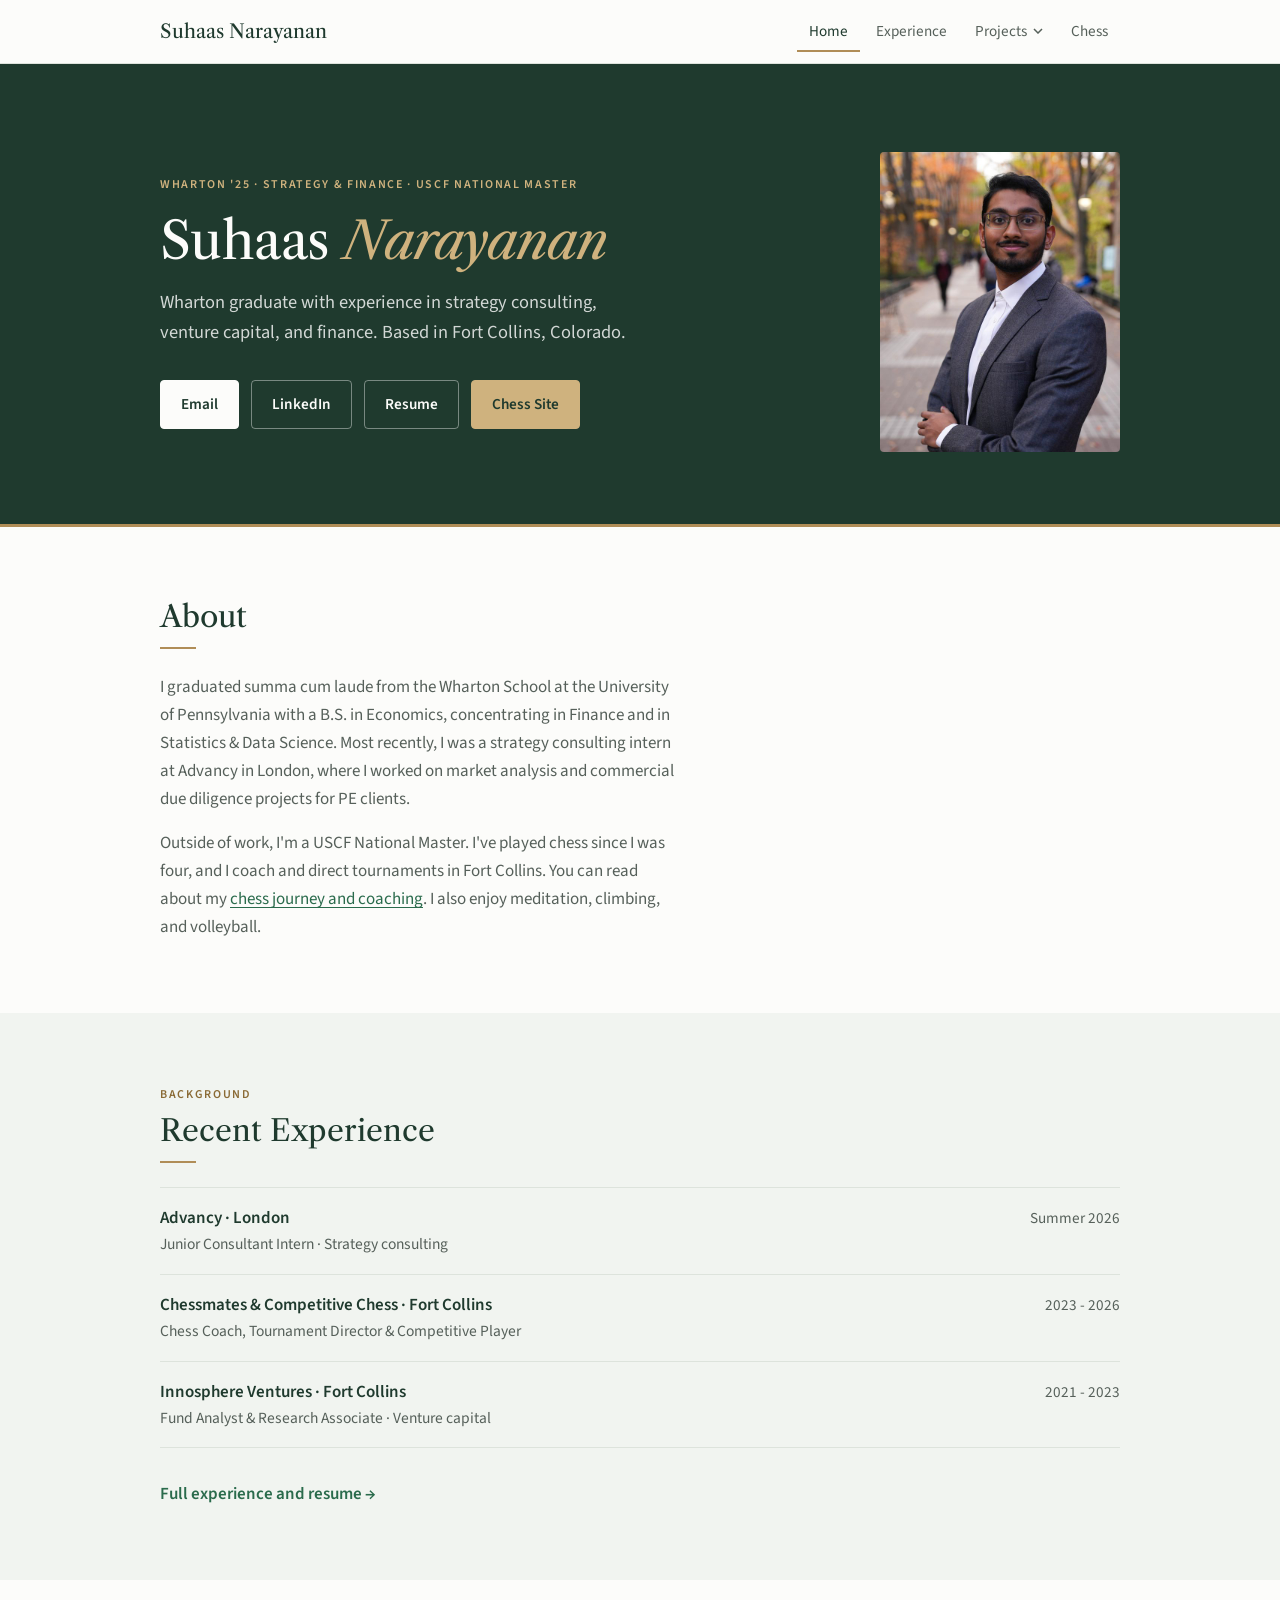
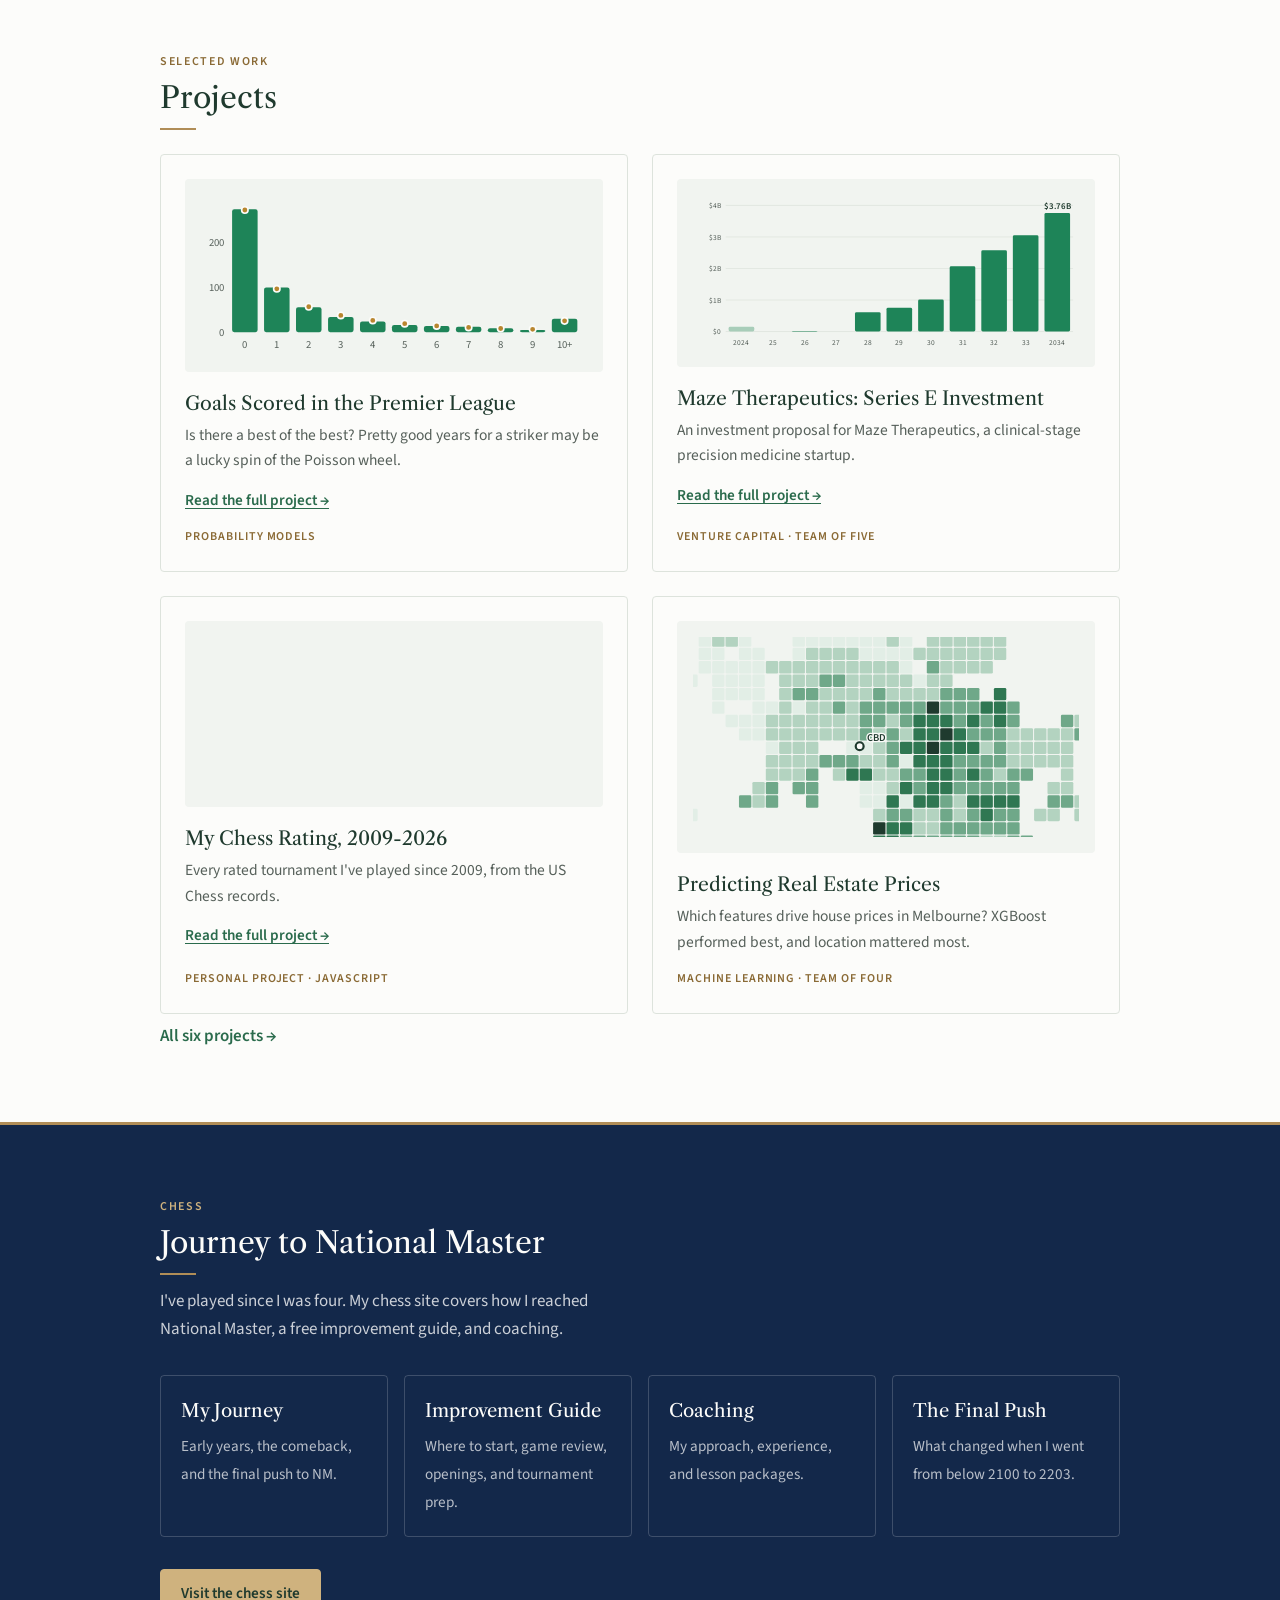
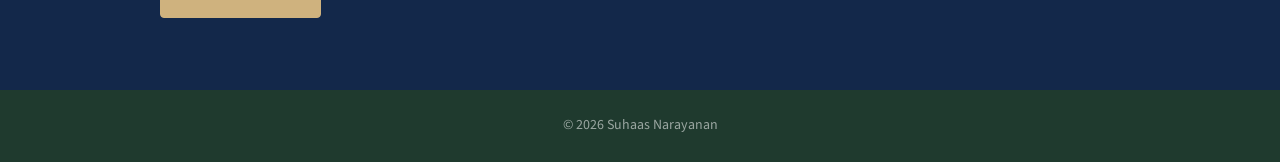
==== commit 6cd4a2cd: "Even underline under Projects tab; hyphens instead of dashes; Academics label Co-Authored-By: Claude" ====
--- a/index.html
+++ b/index.html
@@ -4,9 +4,9 @@
 <meta charset="UTF-8">
 <meta name="viewport" content="width=device-width, initial-scale=1.0">
 <title>Suhaas Narayanan</title>
-<meta name="description" content="Suhaas Narayanan — Wharton graduate with experience in strategy consulting, venture capital, and finance. USCF National Master in chess.">
+<meta name="description" content="Suhaas Narayanan: Wharton graduate with experience in strategy consulting, venture capital, and finance. USCF National Master in chess.">
 <meta property="og:title" content="Suhaas Narayanan">
-<meta property="og:description" content="Suhaas Narayanan — Wharton graduate with experience in strategy consulting, venture capital, and finance. USCF National Master in chess.">
+<meta property="og:description" content="Suhaas Narayanan: Wharton graduate with experience in strategy consulting, venture capital, and finance. USCF National Master in chess.">
 <meta property="og:type" content="profile">
 <meta property="og:site_name" content="Suhaas Narayanan">
 <meta property="og:image" content="https://suhaasnarayanan.com/og-home.png?v=3">
@@ -22,7 +22,7 @@
 <link rel="preconnect" href="https://fonts.googleapis.com">
 <link rel="preconnect" href="https://fonts.gstatic.com" crossorigin>
 <link rel="stylesheet" href="https://fonts.googleapis.com/css2?family=Libre+Caslon+Text:ital,wght@0,400;1,400&family=Source+Sans+3:wght@400;600&display=swap">
-<link rel="stylesheet" href="/assets/site.css?v=4">
+<link rel="stylesheet" href="/assets/site.css?v=5">
 <script type="application/ld+json">
 {
   "@context": "https://schema.org",
@@ -55,7 +55,7 @@
 </script>
 </head>
 <body>
-<nav class="topnav" aria-label="Main"><a class="brand" href="/">Suhaas Narayanan</a><div class="navlinks"><a href="/" aria-current="page">Home</a><a href="/experience/">Experience</a><div class="navdrop"><a href="/projects/">Projects</a><button type="button" class="navdrop-btn" aria-expanded="false" aria-controls="navdrop-menu" aria-label="Show project pages"><svg viewBox="0 0 10 6" width="10" height="6" aria-hidden="true"><path d="M1 1l4 4 4-4" fill="none" stroke="currentColor" stroke-width="1.5"/></svg></button><div class="navdrop-menu" id="navdrop-menu"><span class="navdrop-h">Full write-ups</span><a href="/projects/premier-league/">Goals Scored in the Premier League</a><a href="/projects/maze/">Maze Therapeutics: Series E Investment</a><a href="/projects/chess-ratings/">My Chess Rating, 2009–2026</a><a class="navdrop-all" href="/projects/">All projects →</a></div></div><a href="/chess/">Chess</a></div></nav>
+<nav class="topnav" aria-label="Main"><a class="brand" href="/">Suhaas Narayanan</a><div class="navlinks"><a href="/" aria-current="page">Home</a><a href="/experience/">Experience</a><div class="navdrop"><a href="/projects/">Projects</a><button type="button" class="navdrop-btn" aria-expanded="false" aria-controls="navdrop-menu" aria-label="Show project pages"><svg viewBox="0 0 10 6" width="10" height="6" aria-hidden="true"><path d="M1 1l4 4 4-4" fill="none" stroke="currentColor" stroke-width="1.5"/></svg></button><div class="navdrop-menu" id="navdrop-menu"><span class="navdrop-h">Full write-ups</span><a href="/projects/premier-league/">Goals Scored in the Premier League</a><a href="/projects/maze/">Maze Therapeutics: Series E Investment</a><a href="/projects/chess-ratings/">My Chess Rating, 2009-2026</a><a class="navdrop-all" href="/projects/">All projects →</a></div></div><a href="/chess/">Chess</a></div></nav>
 
 <header>
   <div class="header-inner">
@@ -88,8 +88,8 @@
     <h2>Recent Experience</h2>
     <ul class="preview">
       <li><div><div class="org">Advancy · London</div><div class="role">Junior Consultant Intern · Strategy consulting</div></div><div class="when">Summer 2026</div></li>
-      <li><div><div class="org">Chessmates &amp; Competitive Chess · Fort Collins</div><div class="role">Chess Coach, Tournament Director &amp; Competitive Player</div></div><div class="when">2023 – 2026</div></li>
-      <li><div><div class="org">Innosphere Ventures · Fort Collins</div><div class="role">Fund Analyst &amp; Research Associate · Venture capital</div></div><div class="when">2021 – 2023</div></li>
+      <li><div><div class="org">Chessmates &amp; Competitive Chess · Fort Collins</div><div class="role">Chess Coach, Tournament Director &amp; Competitive Player</div></div><div class="when">2023 - 2026</div></li>
+      <li><div><div class="org">Innosphere Ventures · Fort Collins</div><div class="role">Fund Analyst &amp; Research Associate · Venture capital</div></div><div class="when">2021 - 2023</div></li>
     </ul>
     <a class="more" href="/experience/">Full experience and resume →</a>
   </section>
@@ -99,7 +99,7 @@
     <h2>Projects</h2>
     <div class="pj-grid">
       <article class="pj-card compact">
-        <div class="pj-vis"><svg class="pj-svg" viewBox="0 0 360 150" role="img" aria-label="Bar chart of Premier League players by goals scored in 2023–24, actual versus the NBD model. The model fits closely: 272 players scored 0 goals (model: 271), 99 scored 1 (model: 96), and 30 scored 10 or more (model: 25)."><line x1="26" x2="354" y1="128.0" y2="128.0" class="pj-grid"/><text x="21" y="131.5" class="pj-ax" text-anchor="end">0</text><line x1="26" x2="354" y1="85.9" y2="85.9" class="pj-grid"/><text x="21" y="89.4" class="pj-ax" text-anchor="end">100</text><line x1="26" x2="354" y1="43.7" y2="43.7" class="pj-grid"/><text x="21" y="47.2" class="pj-ax" text-anchor="end">200</text><rect x="29.0" y="13.4" width="23.8" height="114.6" rx="2" class="pj-bar"/><circle cx="40.9" cy="14.0" r="3" class="pj-dot"/><text x="40.9" y="143" class="pj-ax" text-anchor="middle">0</text><rect x="58.8" y="86.3" width="23.8" height="41.7" rx="2" class="pj-bar"/><circle cx="70.7" cy="87.5" r="3" class="pj-dot"/><text x="70.7" y="143" class="pj-ax" text-anchor="middle">1</text><rect x="88.6" y="104.8" width="23.8" height="23.2" rx="2" class="pj-bar"/><circle cx="100.5" cy="104.2" r="3" class="pj-dot"/><text x="100.5" y="143" class="pj-ax" text-anchor="middle">2</text><rect x="118.5" y="113.7" width="23.8" height="14.3" rx="2" class="pj-bar"/><circle cx="130.4" cy="112.3" r="3" class="pj-dot"/><text x="130.4" y="143" class="pj-ax" text-anchor="middle">3</text><rect x="148.3" y="117.9" width="23.8" height="10.1" rx="2" class="pj-bar"/><circle cx="160.2" cy="117.0" r="3" class="pj-dot"/><text x="160.2" y="143" class="pj-ax" text-anchor="middle">4</text><rect x="178.1" y="121.3" width="23.8" height="6.7" rx="2" class="pj-bar"/><circle cx="190.0" cy="120.0" r="3" class="pj-dot"/><text x="190.0" y="143" class="pj-ax" text-anchor="middle">5</text><rect x="207.9" y="122.1" width="23.8" height="5.9" rx="2" class="pj-bar"/><circle cx="219.8" cy="122.1" r="3" class="pj-dot"/><text x="219.8" y="143" class="pj-ax" text-anchor="middle">6</text><rect x="237.7" y="122.9" width="23.8" height="5.1" rx="2" class="pj-bar"/><circle cx="249.6" cy="123.5" r="3" class="pj-dot"/><text x="249.6" y="143" class="pj-ax" text-anchor="middle">7</text><rect x="267.5" y="124.2" width="23.8" height="3.8" rx="2" class="pj-bar"/><circle cx="279.5" cy="124.5" r="3" class="pj-dot"/><text x="279.5" y="143" class="pj-ax" text-anchor="middle">8</text><rect x="297.4" y="125.9" width="23.8" height="2.1" rx="2" class="pj-bar"/><circle cx="309.3" cy="125.3" r="3" class="pj-dot"/><text x="309.3" y="143" class="pj-ax" text-anchor="middle">9</text><rect x="327.2" y="115.4" width="23.8" height="12.6" rx="2" class="pj-bar"/><circle cx="339.1" cy="117.4" r="3" class="pj-dot"/><text x="339.1" y="143" class="pj-ax" text-anchor="middle">10+</text></svg></div>
+        <div class="pj-vis"><svg class="pj-svg" viewBox="0 0 360 150" role="img" aria-label="Bar chart of Premier League players by goals scored in 2023-24, actual versus the NBD model. The model fits closely: 272 players scored 0 goals (model: 271), 99 scored 1 (model: 96), and 30 scored 10 or more (model: 25)."><line x1="26" x2="354" y1="128.0" y2="128.0" class="pj-grid"/><text x="21" y="131.5" class="pj-ax" text-anchor="end">0</text><line x1="26" x2="354" y1="85.9" y2="85.9" class="pj-grid"/><text x="21" y="89.4" class="pj-ax" text-anchor="end">100</text><line x1="26" x2="354" y1="43.7" y2="43.7" class="pj-grid"/><text x="21" y="47.2" class="pj-ax" text-anchor="end">200</text><rect x="29.0" y="13.4" width="23.8" height="114.6" rx="2" class="pj-bar"/><circle cx="40.9" cy="14.0" r="3" class="pj-dot"/><text x="40.9" y="143" class="pj-ax" text-anchor="middle">0</text><rect x="58.8" y="86.3" width="23.8" height="41.7" rx="2" class="pj-bar"/><circle cx="70.7" cy="87.5" r="3" class="pj-dot"/><text x="70.7" y="143" class="pj-ax" text-anchor="middle">1</text><rect x="88.6" y="104.8" width="23.8" height="23.2" rx="2" class="pj-bar"/><circle cx="100.5" cy="104.2" r="3" class="pj-dot"/><text x="100.5" y="143" class="pj-ax" text-anchor="middle">2</text><rect x="118.5" y="113.7" width="23.8" height="14.3" rx="2" class="pj-bar"/><circle cx="130.4" cy="112.3" r="3" class="pj-dot"/><text x="130.4" y="143" class="pj-ax" text-anchor="middle">3</text><rect x="148.3" y="117.9" width="23.8" height="10.1" rx="2" class="pj-bar"/><circle cx="160.2" cy="117.0" r="3" class="pj-dot"/><text x="160.2" y="143" class="pj-ax" text-anchor="middle">4</text><rect x="178.1" y="121.3" width="23.8" height="6.7" rx="2" class="pj-bar"/><circle cx="190.0" cy="120.0" r="3" class="pj-dot"/><text x="190.0" y="143" class="pj-ax" text-anchor="middle">5</text><rect x="207.9" y="122.1" width="23.8" height="5.9" rx="2" class="pj-bar"/><circle cx="219.8" cy="122.1" r="3" class="pj-dot"/><text x="219.8" y="143" class="pj-ax" text-anchor="middle">6</text><rect x="237.7" y="122.9" width="23.8" height="5.1" rx="2" class="pj-bar"/><circle cx="249.6" cy="123.5" r="3" class="pj-dot"/><text x="249.6" y="143" class="pj-ax" text-anchor="middle">7</text><rect x="267.5" y="124.2" width="23.8" height="3.8" rx="2" class="pj-bar"/><circle cx="279.5" cy="124.5" r="3" class="pj-dot"/><text x="279.5" y="143" class="pj-ax" text-anchor="middle">8</text><rect x="297.4" y="125.9" width="23.8" height="2.1" rx="2" class="pj-bar"/><circle cx="309.3" cy="125.3" r="3" class="pj-dot"/><text x="309.3" y="143" class="pj-ax" text-anchor="middle">9</text><rect x="327.2" y="115.4" width="23.8" height="12.6" rx="2" class="pj-bar"/><circle cx="339.1" cy="117.4" r="3" class="pj-dot"/><text x="339.1" y="143" class="pj-ax" text-anchor="middle">10+</text></svg></div>
         <h3><a href="/projects/premier-league/">Goals Scored in the Premier League</a></h3>
         <p>Is there a best of the best? Pretty good years for a striker may be a lucky spin of the Poisson wheel.</p>
         <a class="pj-link" href="/projects/premier-league/">Read the full project →</a>
@@ -114,13 +114,13 @@
       </article>
       <article class="pj-card compact">
         <div class="pj-vis"><div class="pj-spark" id="pj-spark"></div></div>
-        <h3><a href="/projects/chess-ratings/">My Chess Rating, 2009–2026</a></h3>
+        <h3><a href="/projects/chess-ratings/">My Chess Rating, 2009-2026</a></h3>
         <p>Every rated tournament I've played since 2009, from the US Chess records.</p>
         <a class="pj-link" href="/projects/chess-ratings/">Read the full project →</a>
         <div class="pj-meta">Personal project · JavaScript</div>
       </article>
       <article class="pj-card compact">
-        <div class="pj-vis"><svg class="pj-thumb" preserveAspectRatio="xMidYMid slice" viewBox="40 90 440 300" role="img" aria-label="Grid map of Melbourne showing the median sale price in each block. Prices are highest in the inner east and south-east near the CBD, above $2 million in places, and fall below $700,000 in the outer west and north."><rect x="245.3" y="230.0" width="14.1" height="14.1" rx="1.5" fill="#b3d3c0"/><rect x="245.3" y="245.3" width="14.1" height="14.1" rx="1.5" fill="#b3d3c0"/><rect x="260.6" y="245.3" width="14.1" height="14.1" rx="1.5" fill="#6fa889"/><rect x="260.6" y="230.0" width="14.1" height="14.1" rx="1.5" fill="#6fa889"/><rect x="153.5" y="138.2" width="14.1" height="14.1" rx="1.5" fill="#e2eee6"/><rect x="153.5" y="153.5" width="14.1" height="14.1" rx="1.5" fill="#b3d3c0"/><rect x="168.8" y="153.5" width="14.1" height="14.1" rx="1.5" fill="#b3d3c0"/><rect x="168.8" y="138.2" width="14.1" height="14.1" rx="1.5" fill="#b3d3c0"/><rect x="138.2" y="153.5" width="14.1" height="14.1" rx="1.5" fill="#b3d3c0"/><rect x="214.7" y="275.9" width="14.1" height="14.1" rx="1.5" fill="#2f7752"/><rect x="275.9" y="199.4" width="14.1" height="14.1" rx="1.5" fill="#6fa889"/><rect x="275.9" y="214.7" width="14.1" height="14.1" rx="1.5" fill="#6fa889"/><rect x="107.7" y="306.5" width="14.1" height="14.1" rx="1.5" fill="#b3d3c0"/><rect x="92.4" y="306.5" width="14.1" height="14.1" rx="1.5" fill="#6fa889"/><rect x="123.0" y="306.5" width="14.1" height="14.1" rx="1.5" fill="#6fa889"/><rect x="107.7" y="291.2" width="14.1" height="14.1" rx="1.5" fill="#b3d3c0"/><rect x="123.0" y="291.2" width="14.1" height="14.1" rx="1.5" fill="#6fa889"/><rect x="138.2" y="275.9" width="14.1" height="14.1" rx="1.5" fill="#b3d3c0"/><rect x="123.0" y="260.6" width="14.1" height="14.1" rx="1.5" fill="#b3d3c0"/><rect x="138.2" y="260.6" width="14.1" height="14.1" rx="1.5" fill="#b3d3c0"/><rect x="123.0" y="275.9" width="14.1" height="14.1" rx="1.5" fill="#b3d3c0"/><rect x="275.9" y="291.2" width="14.1" height="14.1" rx="1.5" fill="#2f7752"/><rect x="260.6" y="291.2" width="14.1" height="14.1" rx="1.5" fill="#b3d3c0"/><rect x="260.6" y="275.9" width="14.1" height="14.1" rx="1.5" fill="#b3d3c0"/><rect x="275.9" y="275.9" width="14.1" height="14.1" rx="1.5" fill="#6fa889"/><rect x="184.1" y="199.4" width="14.1" height="14.1" rx="1.5" fill="#b3d3c0"/><rect x="168.8" y="199.4" width="14.1" height="14.1" rx="1.5" fill="#b3d3c0"/><rect x="199.4" y="199.4" width="14.1" height="14.1" rx="1.5" fill="#6fa889"/><rect x="199.4" y="214.7" width="14.1" height="14.1" rx="1.5" fill="#b3d3c0"/><rect x="184.1" y="214.7" width="14.1" height="14.1" rx="1.5" fill="#b3d3c0"/><rect x="168.8" y="214.7" width="14.1" height="14.1" rx="1.5" fill="#b3d3c0"/><rect x="321.8" y="291.2" width="14.1" height="14.1" rx="1.5" fill="#2f7752"/><rect x="306.5" y="291.2" width="14.1" height="14.1" rx="1.5" fill="#2f7752"/><rect x="306.5" y="306.5" width="14.1" height="14.1" rx="1.5" fill="#2f7752"/><rect x="321.8" y="306.5" width="14.1" height="14.1" rx="1.5" fill="#6fa889"/><rect x="337.1" y="306.5" width="14.1" height="14.1" rx="1.5" fill="#b3d3c0"/><rect x="337.1" y="291.2" width="14.1" height="14.1" rx="1.5" fill="#6fa889"/><rect x="138.2" y="199.4" width="14.1" height="14.1" rx="1.5" fill="#b3d3c0"/><rect x="153.5" y="184.1" width="14.1" height="14.1" rx="1.5" fill="#6fa889"/><rect x="138.2" y="184.1" width="14.1" height="14.1" rx="1.5" fill="#b3d3c0"/><rect x="245.3" y="291.2" width="14.1" height="14.1" rx="1.5" fill="#e2eee6"/><rect x="245.3" y="306.5" width="14.1" height="14.1" rx="1.5" fill="#e2eee6"/><rect x="321.8" y="245.3" width="14.1" height="14.1" rx="1.5" fill="#2f7752"/><rect x="337.1" y="245.3" width="14.1" height="14.1" rx="1.5" fill="#2f7752"/><rect x="321.8" y="230.0" width="14.1" height="14.1" rx="1.5" fill="#1f3a2e"/><rect x="306.5" y="245.3" width="14.1" height="14.1" rx="1.5" fill="#1f3a2e"/><rect x="337.1" y="230.0" width="14.1" height="14.1" rx="1.5" fill="#2f7752"/><rect x="306.5" y="230.0" width="14.1" height="14.1" rx="1.5" fill="#2f7752"/><rect x="321.8" y="214.7" width="14.1" height="14.1" rx="1.5" fill="#2f7752"/><rect x="337.1" y="214.7" width="14.1" height="14.1" rx="1.5" fill="#6fa889"/><rect x="306.5" y="214.7" width="14.1" height="14.1" rx="1.5" fill="#2f7752"/><rect x="275.9" y="352.4" width="14.1" height="14.1" rx="1.5" fill="#6fa889"/><rect x="291.2" y="352.4" width="14.1" height="14.1" rx="1.5" fill="#6fa889"/><rect x="291.2" y="367.7" width="14.1" height="14.1" rx="1.5" fill="#6fa889"/><rect x="275.9" y="367.7" width="14.1" height="14.1" rx="1.5" fill="#6fa889"/><rect x="306.5" y="352.4" width="14.1" height="14.1" rx="1.5" fill="#6fa889"/><rect x="321.8" y="352.4" width="14.1" height="14.1" rx="1.5" fill="#6fa889"/><rect x="306.5" y="367.7" width="14.1" height="14.1" rx="1.5" fill="#6fa889"/><rect x="321.8" y="337.1" width="14.1" height="14.1" rx="1.5" fill="#6fa889"/><rect x="306.5" y="337.1" width="14.1" height="14.1" rx="1.5" fill="#b3d3c0"/><rect x="321.8" y="367.7" width="14.1" height="14.1" rx="1.5" fill="#b3d3c0"/><rect x="291.2" y="337.1" width="14.1" height="14.1" rx="1.5" fill="#b3d3c0"/><rect x="367.7" y="245.3" width="14.1" height="14.1" rx="1.5" fill="#b3d3c0"/><rect x="352.4" y="260.6" width="14.1" height="14.1" rx="1.5" fill="#6fa889"/><rect x="352.4" y="245.3" width="14.1" height="14.1" rx="1.5" fill="#2f7752"/><rect x="367.7" y="260.6" width="14.1" height="14.1" rx="1.5" fill="#6fa889"/><rect x="123.0" y="214.7" width="14.1" height="14.1" rx="1.5" fill="#b3d3c0"/><rect x="138.2" y="214.7" width="14.1" height="14.1" rx="1.5" fill="#b3d3c0"/><rect x="123.0" y="230.0" width="14.1" height="14.1" rx="1.5" fill="#b3d3c0"/><rect x="138.2" y="230.0" width="14.1" height="14.1" rx="1.5" fill="#b3d3c0"/><rect x="260.6" y="352.4" width="14.1" height="14.1" rx="1.5" fill="#2f7752"/><rect x="260.6" y="337.1" width="14.1" height="14.1" rx="1.5" fill="#2f7752"/><rect x="260.6" y="321.8" width="14.1" height="14.1" rx="1.5" fill="#6fa889"/><rect x="245.3" y="337.1" width="14.1" height="14.1" rx="1.5" fill="#1f3a2e"/><rect x="245.3" y="352.4" width="14.1" height="14.1" rx="1.5" fill="#2f7752"/><rect x="245.3" y="321.8" width="14.1" height="14.1" rx="1.5" fill="#b3d3c0"/><rect x="245.3" y="367.7" width="14.1" height="14.1" rx="1.5" fill="#1f3a2e"/><rect x="260.6" y="367.7" width="14.1" height="14.1" rx="1.5" fill="#2f7752"/><rect x="275.9" y="337.1" width="14.1" height="14.1" rx="1.5" fill="#2f7752"/><rect x="230.0" y="184.1" width="14.1" height="14.1" rx="1.5" fill="#b3d3c0"/><rect x="230.0" y="199.4" width="14.1" height="14.1" rx="1.5" fill="#6fa889"/><rect x="214.7" y="199.4" width="14.1" height="14.1" rx="1.5" fill="#b3d3c0"/><rect x="214.7" y="184.1" width="14.1" height="14.1" rx="1.5" fill="#b3d3c0"/><rect x="230.0" y="214.7" width="14.1" height="14.1" rx="1.5" fill="#6fa889"/><rect x="199.4" y="184.1" width="14.1" height="14.1" rx="1.5" fill="#b3d3c0"/><rect x="321.8" y="184.1" width="14.1" height="14.1" rx="1.5" fill="#6fa889"/><rect x="337.1" y="184.1" width="14.1" height="14.1" rx="1.5" fill="#6fa889"/><rect x="337.1" y="199.4" width="14.1" height="14.1" rx="1.5" fill="#6fa889"/><rect x="321.8" y="199.4" width="14.1" height="14.1" rx="1.5" fill="#6fa889"/><rect x="337.1" y="275.9" width="14.1" height="14.1" rx="1.5" fill="#6fa889"/><rect x="352.4" y="275.9" width="14.1" height="14.1" rx="1.5" fill="#2f7752"/><rect x="352.4" y="291.2" width="14.1" height="14.1" rx="1.5" fill="#6fa889"/><rect x="306.5" y="260.6" width="14.1" height="14.1" rx="1.5" fill="#2f7752"/><rect x="306.5" y="275.9" width="14.1" height="14.1" rx="1.5" fill="#2f7752"/><rect x="321.8" y="275.9" width="14.1" height="14.1" rx="1.5" fill="#2f7752"/><rect x="321.8" y="260.6" width="14.1" height="14.1" rx="1.5" fill="#2f7752"/><rect x="291.2" y="275.9" width="14.1" height="14.1" rx="1.5" fill="#6fa889"/><rect x="291.2" y="260.6" width="14.1" height="14.1" rx="1.5" fill="#2f7752"/><rect x="306.5" y="321.8" width="14.1" height="14.1" rx="1.5" fill="#b3d3c0"/><rect x="291.2" y="321.8" width="14.1" height="14.1" rx="1.5" fill="#b3d3c0"/><rect x="275.9" y="321.8" width="14.1" height="14.1" rx="1.5" fill="#6fa889"/><rect x="275.9" y="306.5" width="14.1" height="14.1" rx="1.5" fill="#e2eee6"/><rect x="337.1" y="321.8" width="14.1" height="14.1" rx="1.5" fill="#b3d3c0"/><rect x="321.8" y="321.8" width="14.1" height="14.1" rx="1.5" fill="#6fa889"/><rect x="245.3" y="214.7" width="14.1" height="14.1" rx="1.5" fill="#6fa889"/><rect x="260.6" y="214.7" width="14.1" height="14.1" rx="1.5" fill="#b3d3c0"/><rect x="214.7" y="168.8" width="14.1" height="14.1" rx="1.5" fill="#b3d3c0"/><rect x="245.3" y="168.8" width="14.1" height="14.1" rx="1.5" fill="#b3d3c0"/><rect x="230.0" y="168.8" width="14.1" height="14.1" rx="1.5" fill="#b3d3c0"/><rect x="214.7" y="153.5" width="14.1" height="14.1" rx="1.5" fill="#b3d3c0"/><rect x="245.3" y="153.5" width="14.1" height="14.1" rx="1.5" fill="#b3d3c0"/><rect x="230.0" y="153.5" width="14.1" height="14.1" rx="1.5" fill="#b3d3c0"/><rect x="214.7" y="138.2" width="14.1" height="14.1" rx="1.5" fill="#b3d3c0"/><rect x="352.4" y="199.4" width="14.1" height="14.1" rx="1.5" fill="#6fa889"/><rect x="367.7" y="214.7" width="14.1" height="14.1" rx="1.5" fill="#6fa889"/><rect x="352.4" y="230.0" width="14.1" height="14.1" rx="1.5" fill="#6fa889"/><rect x="352.4" y="214.7" width="14.1" height="14.1" rx="1.5" fill="#2f7752"/><rect x="367.7" y="230.0" width="14.1" height="14.1" rx="1.5" fill="#6fa889"/><rect x="367.7" y="199.4" width="14.1" height="14.1" rx="1.5" fill="#2f7752"/><rect x="291.2" y="199.4" width="14.1" height="14.1" rx="1.5" fill="#6fa889"/><rect x="306.5" y="184.1" width="14.1" height="14.1" rx="1.5" fill="#b3d3c0"/><rect x="306.5" y="199.4" width="14.1" height="14.1" rx="1.5" fill="#1f3a2e"/><rect x="260.6" y="306.5" width="14.1" height="14.1" rx="1.5" fill="#2f7752"/><rect x="230.0" y="306.5" width="14.1" height="14.1" rx="1.5" fill="#e2eee6"/><rect x="168.8" y="168.8" width="14.1" height="14.1" rx="1.5" fill="#b3d3c0"/><rect x="168.8" y="184.1" width="14.1" height="14.1" rx="1.5" fill="#6fa889"/><rect x="184.1" y="184.1" width="14.1" height="14.1" rx="1.5" fill="#b3d3c0"/><rect x="184.1" y="168.8" width="14.1" height="14.1" rx="1.5" fill="#6fa889"/><rect x="199.4" y="168.8" width="14.1" height="14.1" rx="1.5" fill="#6fa889"/><rect x="260.6" y="199.4" width="14.1" height="14.1" rx="1.5" fill="#6fa889"/><rect x="230.0" y="230.0" width="14.1" height="14.1" rx="1.5" fill="#6fa889"/><rect x="245.3" y="199.4" width="14.1" height="14.1" rx="1.5" fill="#6fa889"/><rect x="184.1" y="230.0" width="14.1" height="14.1" rx="1.5" fill="#b3d3c0"/><rect x="168.8" y="230.0" width="14.1" height="14.1" rx="1.5" fill="#b3d3c0"/><rect x="153.5" y="230.0" width="14.1" height="14.1" rx="1.5" fill="#b3d3c0"/><rect x="153.5" y="214.7" width="14.1" height="14.1" rx="1.5" fill="#b3d3c0"/><rect x="291.2" y="291.2" width="14.1" height="14.1" rx="1.5" fill="#6fa889"/><rect x="199.4" y="123.0" width="14.1" height="14.1" rx="1.5" fill="#e2eee6"/><rect x="199.4" y="138.2" width="14.1" height="14.1" rx="1.5" fill="#b3d3c0"/><rect x="214.7" y="123.0" width="14.1" height="14.1" rx="1.5" fill="#e2eee6"/><rect x="184.1" y="138.2" width="14.1" height="14.1" rx="1.5" fill="#b3d3c0"/><rect x="184.1" y="123.0" width="14.1" height="14.1" rx="1.5" fill="#e2eee6"/><rect x="168.8" y="123.0" width="14.1" height="14.1" rx="1.5" fill="#e2eee6"/><rect x="260.6" y="383.0" width="14.1" height="14.1" rx="1.5" fill="#2f7752"/><rect x="275.9" y="383.0" width="14.1" height="14.1" rx="1.5" fill="#6fa889"/><rect x="275.9" y="260.6" width="14.1" height="14.1" rx="1.5" fill="#e2eee6"/><rect x="275.9" y="245.3" width="14.1" height="14.1" rx="1.5" fill="#2f7752"/><rect x="291.2" y="245.3" width="14.1" height="14.1" rx="1.5" fill="#2f7752"/><rect x="291.2" y="184.1" width="14.1" height="14.1" rx="1.5" fill="#b3d3c0"/><rect x="291.2" y="168.8" width="14.1" height="14.1" rx="1.5" fill="#e2eee6"/><rect x="306.5" y="168.8" width="14.1" height="14.1" rx="1.5" fill="#b3d3c0"/><rect x="306.5" y="153.5" width="14.1" height="14.1" rx="1.5" fill="#6fa889"/><rect x="275.9" y="168.8" width="14.1" height="14.1" rx="1.5" fill="#b3d3c0"/><rect x="275.9" y="184.1" width="14.1" height="14.1" rx="1.5" fill="#b3d3c0"/><rect x="291.2" y="214.7" width="14.1" height="14.1" rx="1.5" fill="#2f7752"/><rect x="107.7" y="153.5" width="14.1" height="14.1" rx="1.5" fill="#e2eee6"/><rect x="107.7" y="168.8" width="14.1" height="14.1" rx="1.5" fill="#e2eee6"/><rect x="138.2" y="168.8" width="14.1" height="14.1" rx="1.5" fill="#b3d3c0"/><rect x="153.5" y="168.8" width="14.1" height="14.1" rx="1.5" fill="#b3d3c0"/><rect x="199.4" y="230.0" width="14.1" height="14.1" rx="1.5" fill="#b3d3c0"/><rect x="275.9" y="230.0" width="14.1" height="14.1" rx="1.5" fill="#b3d3c0"/><rect x="291.2" y="230.0" width="14.1" height="14.1" rx="1.5" fill="#2f7752"/><rect x="153.5" y="199.4" width="14.1" height="14.1" rx="1.5" fill="#e2eee6"/><rect x="291.2" y="306.5" width="14.1" height="14.1" rx="1.5" fill="#2f7752"/><rect x="230.0" y="245.3" width="14.1" height="14.1" rx="1.5" fill="#e2eee6"/><rect x="214.7" y="245.3" width="14.1" height="14.1" rx="1.5" fill="#e2eee6"/><rect x="214.7" y="230.0" width="14.1" height="14.1" rx="1.5" fill="#b3d3c0"/><rect x="230.0" y="275.9" width="14.1" height="14.1" rx="1.5" fill="#2f7752"/><rect x="230.0" y="291.2" width="14.1" height="14.1" rx="1.5" fill="#e2eee6"/><rect x="291.2" y="383.0" width="14.1" height="14.1" rx="1.5" fill="#6fa889"/><rect x="306.5" y="383.0" width="14.1" height="14.1" rx="1.5" fill="#6fa889"/><rect x="168.8" y="275.9" width="14.1" height="14.1" rx="1.5" fill="#6fa889"/><rect x="153.5" y="275.9" width="14.1" height="14.1" rx="1.5" fill="#b3d3c0"/><rect x="153.5" y="260.6" width="14.1" height="14.1" rx="1.5" fill="#b3d3c0"/><rect x="214.7" y="214.7" width="14.1" height="14.1" rx="1.5" fill="#b3d3c0"/><rect x="245.3" y="184.1" width="14.1" height="14.1" rx="1.5" fill="#6fa889"/><rect x="184.1" y="153.5" width="14.1" height="14.1" rx="1.5" fill="#b3d3c0"/><rect x="199.4" y="153.5" width="14.1" height="14.1" rx="1.5" fill="#b3d3c0"/><rect x="337.1" y="352.4" width="14.1" height="14.1" rx="1.5" fill="#6fa889"/><rect x="337.1" y="367.7" width="14.1" height="14.1" rx="1.5" fill="#b3d3c0"/><rect x="199.4" y="275.9" width="14.1" height="14.1" rx="1.5" fill="#b3d3c0"/><rect x="199.4" y="260.6" width="14.1" height="14.1" rx="1.5" fill="#6fa889"/><rect x="184.1" y="260.6" width="14.1" height="14.1" rx="1.5" fill="#6fa889"/><rect x="214.7" y="260.6" width="14.1" height="14.1" rx="1.5" fill="#6fa889"/><rect x="245.3" y="275.9" width="14.1" height="14.1" rx="1.5" fill="#b3d3c0"/><rect x="260.6" y="168.8" width="14.1" height="14.1" rx="1.5" fill="#b3d3c0"/><rect x="275.9" y="153.5" width="14.1" height="14.1" rx="1.5" fill="#e2eee6"/><rect x="260.6" y="153.5" width="14.1" height="14.1" rx="1.5" fill="#b3d3c0"/><rect x="260.6" y="184.1" width="14.1" height="14.1" rx="1.5" fill="#b3d3c0"/><rect x="275.9" y="123.0" width="14.1" height="14.1" rx="1.5" fill="#e2eee6"/><rect x="260.6" y="138.2" width="14.1" height="14.1" rx="1.5" fill="#e2eee6"/><rect x="275.9" y="138.2" width="14.1" height="14.1" rx="1.5" fill="#e2eee6"/><rect x="245.3" y="138.2" width="14.1" height="14.1" rx="1.5" fill="#e2eee6"/><rect x="245.3" y="123.0" width="14.1" height="14.1" rx="1.5" fill="#e2eee6"/><rect x="260.6" y="123.0" width="14.1" height="14.1" rx="1.5" fill="#b3d3c0"/><rect x="230.0" y="123.0" width="14.1" height="14.1" rx="1.5" fill="#e2eee6"/><rect x="245.3" y="260.6" width="14.1" height="14.1" rx="1.5" fill="#b3d3c0"/><rect x="260.6" y="260.6" width="14.1" height="14.1" rx="1.5" fill="#6fa889"/><rect x="321.8" y="168.8" width="14.1" height="14.1" rx="1.5" fill="#b3d3c0"/><rect x="153.5" y="245.3" width="14.1" height="14.1" rx="1.5" fill="#b3d3c0"/><rect x="168.8" y="245.3" width="14.1" height="14.1" rx="1.5" fill="#b3d3c0"/><rect x="230.0" y="260.6" width="14.1" height="14.1" rx="1.5" fill="#b3d3c0"/><rect x="168.8" y="260.6" width="14.1" height="14.1" rx="1.5" fill="#b3d3c0"/><rect x="107.7" y="230.0" width="14.1" height="14.1" rx="1.5" fill="#e2eee6"/><rect x="107.7" y="214.7" width="14.1" height="14.1" rx="1.5" fill="#e2eee6"/><rect x="123.0" y="199.4" width="14.1" height="14.1" rx="1.5" fill="#e2eee6"/><rect x="107.7" y="184.1" width="14.1" height="14.1" rx="1.5" fill="#e2eee6"/><rect x="107.7" y="199.4" width="14.1" height="14.1" rx="1.5" fill="#e2eee6"/><rect x="92.4" y="230.0" width="14.1" height="14.1" rx="1.5" fill="#e2eee6"/><rect x="77.1" y="214.7" width="14.1" height="14.1" rx="1.5" fill="#e2eee6"/><rect x="92.4" y="214.7" width="14.1" height="14.1" rx="1.5" fill="#e2eee6"/><rect x="337.1" y="260.6" width="14.1" height="14.1" rx="1.5" fill="#6fa889"/><rect x="352.4" y="184.1" width="14.1" height="14.1" rx="1.5" fill="#6fa889"/><rect x="337.1" y="153.5" width="14.1" height="14.1" rx="1.5" fill="#b3d3c0"/><rect x="321.8" y="153.5" width="14.1" height="14.1" rx="1.5" fill="#b3d3c0"/><rect x="321.8" y="138.2" width="14.1" height="14.1" rx="1.5" fill="#b3d3c0"/><rect x="306.5" y="138.2" width="14.1" height="14.1" rx="1.5" fill="#b3d3c0"/><rect x="321.8" y="123.0" width="14.1" height="14.1" rx="1.5" fill="#b3d3c0"/><rect x="168.8" y="291.2" width="14.1" height="14.1" rx="1.5" fill="#6fa889"/><rect x="168.8" y="306.5" width="14.1" height="14.1" rx="1.5" fill="#6fa889"/><rect x="153.5" y="291.2" width="14.1" height="14.1" rx="1.5" fill="#6fa889"/><rect x="138.2" y="245.3" width="14.1" height="14.1" rx="1.5" fill="#b3d3c0"/><rect x="230.0" y="138.2" width="14.1" height="14.1" rx="1.5" fill="#e2eee6"/><rect x="184.1" y="107.7" width="14.1" height="14.1" rx="1.5" fill="#e2eee6"/><rect x="291.2" y="138.2" width="14.1" height="14.1" rx="1.5" fill="#b3d3c0"/><rect x="123.0" y="245.3" width="14.1" height="14.1" rx="1.5" fill="#e2eee6"/><rect x="337.1" y="337.1" width="14.1" height="14.1" rx="1.5" fill="#6fa889"/><rect x="367.7" y="291.2" width="14.1" height="14.1" rx="1.5" fill="#6fa889"/><rect x="459.4" y="275.9" width="14.1" height="14.1" rx="1.5" fill="#b3d3c0"/><rect x="291.2" y="413.5" width="14.1" height="14.1" rx="1.5" fill="#2f7752"/><rect x="275.9" y="428.8" width="14.1" height="14.1" rx="1.5" fill="#2f7752"/><rect x="352.4" y="138.2" width="14.1" height="14.1" rx="1.5" fill="#b3d3c0"/><rect x="306.5" y="123.0" width="14.1" height="14.1" rx="1.5" fill="#b3d3c0"/><rect x="61.8" y="153.5" width="14.1" height="14.1" rx="1.5" fill="#e2eee6"/><rect x="383.0" y="291.2" width="14.1" height="14.1" rx="1.5" fill="#6fa889"/><rect x="77.1" y="184.1" width="14.1" height="14.1" rx="1.5" fill="#e2eee6"/><rect x="31.2" y="168.8" width="14.1" height="14.1" rx="1.5" fill="#e2eee6"/><rect x="321.8" y="398.2" width="14.1" height="14.1" rx="1.5" fill="#b3d3c0"/><rect x="291.2" y="398.2" width="14.1" height="14.1" rx="1.5" fill="#6fa889"/><rect x="168.8" y="15.9" width="14.1" height="14.1" rx="1.5" fill="#e2eee6"/><rect x="199.4" y="31.2" width="14.1" height="14.1" rx="1.5" fill="#e2eee6"/><rect x="474.7" y="230.0" width="14.1" height="14.1" rx="1.5" fill="#6fa889"/><rect x="428.8" y="428.8" width="14.1" height="14.1" rx="1.5" fill="#e2eee6"/><rect x="413.5" y="398.2" width="14.1" height="14.1" rx="1.5" fill="#e2eee6"/><rect x="428.8" y="398.2" width="14.1" height="14.1" rx="1.5" fill="#e2eee6"/><rect x="367.7" y="413.5" width="14.1" height="14.1" rx="1.5" fill="#b3d3c0"/><rect x="383.0" y="214.7" width="14.1" height="14.1" rx="1.5" fill="#2f7752"/><rect x="383.0" y="138.2" width="14.1" height="14.1" rx="1.5" fill="#b3d3c0"/><rect x="260.6" y="46.5" width="14.1" height="14.1" rx="1.5" fill="#e2eee6"/><rect x="291.2" y="77.1" width="14.1" height="14.1" rx="1.5" fill="#e2eee6"/><rect x="275.9" y="61.8" width="14.1" height="14.1" rx="1.5" fill="#e2eee6"/><rect x="398.2" y="275.9" width="14.1" height="14.1" rx="1.5" fill="#6fa889"/><rect x="398.2" y="260.6" width="14.1" height="14.1" rx="1.5" fill="#b3d3c0"/><rect x="153.5" y="107.7" width="14.1" height="14.1" rx="1.5" fill="#e2eee6"/><rect x="337.1" y="123.0" width="14.1" height="14.1" rx="1.5" fill="#b3d3c0"/><rect x="92.4" y="138.2" width="14.1" height="14.1" rx="1.5" fill="#e2eee6"/><rect x="92.4" y="153.5" width="14.1" height="14.1" rx="1.5" fill="#e2eee6"/><rect x="92.4" y="123.0" width="14.1" height="14.1" rx="1.5" fill="#e2eee6"/><rect x="383.0" y="428.8" width="14.1" height="14.1" rx="1.5" fill="#b3d3c0"/><rect x="245.3" y="92.4" width="14.1" height="14.1" rx="1.5" fill="#b3d3c0"/><rect x="275.9" y="92.4" width="14.1" height="14.1" rx="1.5" fill="#e2eee6"/><rect x="352.4" y="153.5" width="14.1" height="14.1" rx="1.5" fill="#b3d3c0"/><rect x="321.8" y="31.2" width="14.1" height="14.1" rx="1.5" fill="#e2eee6"/><rect x="306.5" y="92.4" width="14.1" height="14.1" rx="1.5" fill="#b3d3c0"/><rect x="291.2" y="92.4" width="14.1" height="14.1" rx="1.5" fill="#e2eee6"/><rect x="413.5" y="260.6" width="14.1" height="14.1" rx="1.5" fill="#b3d3c0"/><rect x="413.5" y="245.3" width="14.1" height="14.1" rx="1.5" fill="#b3d3c0"/><rect x="367.7" y="138.2" width="14.1" height="14.1" rx="1.5" fill="#b3d3c0"/><rect x="337.1" y="444.1" width="14.1" height="14.1" rx="1.5" fill="#6fa889"/><rect x="352.4" y="306.5" width="14.1" height="14.1" rx="1.5" fill="#2f7752"/><rect x="367.7" y="306.5" width="14.1" height="14.1" rx="1.5" fill="#2f7752"/><rect x="352.4" y="337.1" width="14.1" height="14.1" rx="1.5" fill="#6fa889"/><rect x="398.2" y="245.3" width="14.1" height="14.1" rx="1.5" fill="#b3d3c0"/><rect x="321.8" y="428.8" width="14.1" height="14.1" rx="1.5" fill="#6fa889"/><rect x="31.2" y="321.8" width="14.1" height="14.1" rx="1.5" fill="#e2eee6"/><rect x="459.4" y="230.0" width="14.1" height="14.1" rx="1.5" fill="#b3d3c0"/><rect x="321.8" y="77.1" width="14.1" height="14.1" rx="1.5" fill="#e2eee6"/><rect x="383.0" y="367.7" width="14.1" height="14.1" rx="1.5" fill="#b3d3c0"/><rect x="77.1" y="153.5" width="14.1" height="14.1" rx="1.5" fill="#e2eee6"/><rect x="92.4" y="184.1" width="14.1" height="14.1" rx="1.5" fill="#e2eee6"/><rect x="15.9" y="0.6" width="14.1" height="14.1" rx="1.5" fill="#e2eee6"/><rect x="0.6" y="275.9" width="14.1" height="14.1" rx="1.5" fill="#e2eee6"/><rect x="15.9" y="275.9" width="14.1" height="14.1" rx="1.5" fill="#e2eee6"/><rect x="46.5" y="138.2" width="14.1" height="14.1" rx="1.5" fill="#e2eee6"/><rect x="260.6" y="107.7" width="14.1" height="14.1" rx="1.5" fill="#e2eee6"/><rect x="153.5" y="123.0" width="14.1" height="14.1" rx="1.5" fill="#e2eee6"/><rect x="428.8" y="321.8" width="14.1" height="14.1" rx="1.5" fill="#b3d3c0"/><rect x="168.8" y="107.7" width="14.1" height="14.1" rx="1.5" fill="#e2eee6"/><rect x="459.4" y="291.2" width="14.1" height="14.1" rx="1.5" fill="#b3d3c0"/><rect x="275.9" y="413.5" width="14.1" height="14.1" rx="1.5" fill="#2f7752"/><rect x="383.0" y="245.3" width="14.1" height="14.1" rx="1.5" fill="#6fa889"/><rect x="383.0" y="230.0" width="14.1" height="14.1" rx="1.5" fill="#6fa889"/><rect x="490.0" y="306.5" width="14.1" height="14.1" rx="1.5" fill="#b3d3c0"/><rect x="367.7" y="275.9" width="14.1" height="14.1" rx="1.5" fill="#6fa889"/><rect x="46.5" y="153.5" width="14.1" height="14.1" rx="1.5" fill="#e2eee6"/><rect x="352.4" y="490.0" width="14.1" height="14.1" rx="1.5" fill="#b3d3c0"/><rect x="306.5" y="398.2" width="14.1" height="14.1" rx="1.5" fill="#6fa889"/><rect x="306.5" y="413.5" width="14.1" height="14.1" rx="1.5" fill="#b3d3c0"/><rect x="367.7" y="352.4" width="14.1" height="14.1" rx="1.5" fill="#b3d3c0"/><rect x="199.4" y="15.9" width="14.1" height="14.1" rx="1.5" fill="#e2eee6"/><rect x="184.1" y="0.6" width="14.1" height="14.1" rx="1.5" fill="#e2eee6"/><rect x="490.0" y="214.7" width="14.1" height="14.1" rx="1.5" fill="#b3d3c0"/><rect x="413.5" y="413.5" width="14.1" height="14.1" rx="1.5" fill="#e2eee6"/><rect x="428.8" y="383.0" width="14.1" height="14.1" rx="1.5" fill="#b3d3c0"/><rect x="352.4" y="413.5" width="14.1" height="14.1" rx="1.5" fill="#b3d3c0"/><rect x="383.0" y="199.4" width="14.1" height="14.1" rx="1.5" fill="#2f7752"/><rect x="444.1" y="428.8" width="14.1" height="14.1" rx="1.5" fill="#e2eee6"/><rect x="275.9" y="77.1" width="14.1" height="14.1" rx="1.5" fill="#e2eee6"/><rect x="291.2" y="61.8" width="14.1" height="14.1" rx="1.5" fill="#e2eee6"/><rect x="474.7" y="321.8" width="14.1" height="14.1" rx="1.5" fill="#b3d3c0"/><rect x="383.0" y="260.6" width="14.1" height="14.1" rx="1.5" fill="#6fa889"/><rect x="383.0" y="306.5" width="14.1" height="14.1" rx="1.5" fill="#2f7752"/><rect x="383.0" y="321.8" width="14.1" height="14.1" rx="1.5" fill="#6fa889"/><rect x="337.1" y="138.2" width="14.1" height="14.1" rx="1.5" fill="#b3d3c0"/><rect x="168.8" y="77.1" width="14.1" height="14.1" rx="1.5" fill="#b3d3c0"/><rect x="444.1" y="260.6" width="14.1" height="14.1" rx="1.5" fill="#b3d3c0"/><rect x="46.5" y="107.7" width="14.1" height="14.1" rx="1.5" fill="#e2eee6"/><rect x="0.6" y="306.5" width="14.1" height="14.1" rx="1.5" fill="#e2eee6"/><rect x="321.8" y="413.5" width="14.1" height="14.1" rx="1.5" fill="#b3d3c0"/><rect x="306.5" y="428.8" width="14.1" height="14.1" rx="1.5" fill="#2f7752"/><rect x="306.5" y="77.1" width="14.1" height="14.1" rx="1.5" fill="#e2eee6"/><rect x="306.5" y="107.7" width="14.1" height="14.1" rx="1.5" fill="#b3d3c0"/><rect x="291.2" y="107.7" width="14.1" height="14.1" rx="1.5" fill="#e2eee6"/><rect x="367.7" y="153.5" width="14.1" height="14.1" rx="1.5" fill="#b3d3c0"/><rect x="321.8" y="444.1" width="14.1" height="14.1" rx="1.5" fill="#6fa889"/><rect x="352.4" y="321.8" width="14.1" height="14.1" rx="1.5" fill="#6fa889"/><rect x="383.0" y="352.4" width="14.1" height="14.1" rx="1.5" fill="#b3d3c0"/><rect x="444.1" y="245.3" width="14.1" height="14.1" rx="1.5" fill="#b3d3c0"/><rect x="459.4" y="245.3" width="14.1" height="14.1" rx="1.5" fill="#b3d3c0"/><rect x="199.4" y="61.8" width="14.1" height="14.1" rx="1.5" fill="#e2eee6"/><rect x="306.5" y="61.8" width="14.1" height="14.1" rx="1.5" fill="#e2eee6"/><rect x="321.8" y="61.8" width="14.1" height="14.1" rx="1.5" fill="#e2eee6"/><rect x="77.1" y="123.0" width="14.1" height="14.1" rx="1.5" fill="#b3d3c0"/><rect x="245.3" y="107.7" width="14.1" height="14.1" rx="1.5" fill="#e2eee6"/><rect x="398.2" y="352.4" width="14.1" height="14.1" rx="1.5" fill="#6fa889"/><rect x="398.2" y="337.1" width="14.1" height="14.1" rx="1.5" fill="#6fa889"/><rect x="260.6" y="398.2" width="14.1" height="14.1" rx="1.5" fill="#2f7752"/><rect x="352.4" y="352.4" width="14.1" height="14.1" rx="1.5" fill="#6fa889"/><rect x="490.0" y="230.0" width="14.1" height="14.1" rx="1.5" fill="#b3d3c0"/><rect x="474.7" y="214.7" width="14.1" height="14.1" rx="1.5" fill="#b3d3c0"/><rect x="490.0" y="199.4" width="14.1" height="14.1" rx="1.5" fill="#b3d3c0"/><rect x="398.2" y="214.7" width="14.1" height="14.1" rx="1.5" fill="#6fa889"/><rect x="383.0" y="123.0" width="14.1" height="14.1" rx="1.5" fill="#b3d3c0"/><rect x="459.4" y="306.5" width="14.1" height="14.1" rx="1.5" fill="#6fa889"/><rect x="398.2" y="306.5" width="14.1" height="14.1" rx="1.5" fill="#2f7752"/><rect x="383.0" y="337.1" width="14.1" height="14.1" rx="1.5" fill="#6fa889"/><rect x="367.7" y="321.8" width="14.1" height="14.1" rx="1.5" fill="#2f7752"/><rect x="459.4" y="260.6" width="14.1" height="14.1" rx="1.5" fill="#b3d3c0"/><rect x="15.9" y="291.2" width="14.1" height="14.1" rx="1.5" fill="#e2eee6"/><rect x="428.8" y="245.3" width="14.1" height="14.1" rx="1.5" fill="#b3d3c0"/><rect x="413.5" y="367.7" width="14.1" height="14.1" rx="1.5" fill="#b3d3c0"/><rect x="398.2" y="367.7" width="14.1" height="14.1" rx="1.5" fill="#b3d3c0"/><rect x="398.2" y="413.5" width="14.1" height="14.1" rx="1.5" fill="#b3d3c0"/><rect x="367.7" y="337.1" width="14.1" height="14.1" rx="1.5" fill="#6fa889"/><rect x="444.1" y="230.0" width="14.1" height="14.1" rx="1.5" fill="#b3d3c0"/><rect x="428.8" y="230.0" width="14.1" height="14.1" rx="1.5" fill="#b3d3c0"/><rect x="92.4" y="168.8" width="14.1" height="14.1" rx="1.5" fill="#e2eee6"/><rect x="77.1" y="168.8" width="14.1" height="14.1" rx="1.5" fill="#e2eee6"/><rect x="61.8" y="138.2" width="14.1" height="14.1" rx="1.5" fill="#e2eee6"/><rect x="61.8" y="123.0" width="14.1" height="14.1" rx="1.5" fill="#b3d3c0"/><rect x="398.2" y="291.2" width="14.1" height="14.1" rx="1.5" fill="#6fa889"/><rect x="444.1" y="306.5" width="14.1" height="14.1" rx="1.5" fill="#6fa889"/><rect x="61.8" y="168.8" width="14.1" height="14.1" rx="1.5" fill="#e2eee6"/><rect x="199.4" y="0.6" width="14.1" height="14.1" rx="1.5" fill="#e2eee6"/><rect x="199.4" y="92.4" width="14.1" height="14.1" rx="1.5" fill="#e2eee6"/><rect x="444.1" y="413.5" width="14.1" height="14.1" rx="1.5" fill="#e2eee6"/><rect x="61.8" y="199.4" width="14.1" height="14.1" rx="1.5" fill="#e2eee6"/><rect x="398.2" y="230.0" width="14.1" height="14.1" rx="1.5" fill="#b3d3c0"/><rect x="367.7" y="123.0" width="14.1" height="14.1" rx="1.5" fill="#b3d3c0"/><rect x="352.4" y="123.0" width="14.1" height="14.1" rx="1.5" fill="#b3d3c0"/><rect x="168.8" y="61.8" width="14.1" height="14.1" rx="1.5" fill="#b3d3c0"/><rect x="184.1" y="31.2" width="14.1" height="14.1" rx="1.5" fill="#e2eee6"/><rect x="46.5" y="123.0" width="14.1" height="14.1" rx="1.5" fill="#e2eee6"/><rect x="123.0" y="153.5" width="14.1" height="14.1" rx="1.5" fill="#b3d3c0"/><rect x="260.6" y="92.4" width="14.1" height="14.1" rx="1.5" fill="#e2eee6"/><rect x="184.1" y="77.1" width="14.1" height="14.1" rx="1.5" fill="#e2eee6"/><rect x="459.4" y="214.7" width="14.1" height="14.1" rx="1.5" fill="#6fa889"/><rect x="275.9" y="398.2" width="14.1" height="14.1" rx="1.5" fill="#2f7752"/><rect x="31.2" y="0.6" width="14.1" height="14.1" rx="1.5" fill="#e2eee6"/><rect x="383.0" y="184.1" width="14.1" height="14.1" rx="1.5" fill="#2f7752"/><rect x="275.9" y="107.7" width="14.1" height="14.1" rx="1.5" fill="#e2eee6"/><rect x="444.1" y="291.2" width="14.1" height="14.1" rx="1.5" fill="#b3d3c0"/><rect x="413.5" y="352.4" width="14.1" height="14.1" rx="1.5" fill="#6fa889"/><rect x="383.0" y="275.9" width="14.1" height="14.1" rx="1.5" fill="#b3d3c0"/><rect x="352.4" y="367.7" width="14.1" height="14.1" rx="1.5" fill="#b3d3c0"/><rect x="61.8" y="184.1" width="14.1" height="14.1" rx="1.5" fill="#e2eee6"/><rect x="352.4" y="474.7" width="14.1" height="14.1" rx="1.5" fill="#b3d3c0"/><rect x="352.4" y="459.4" width="14.1" height="14.1" rx="1.5" fill="#b3d3c0"/><rect x="275.9" y="46.5" width="14.1" height="14.1" rx="1.5" fill="#e2eee6"/><rect x="15.9" y="306.5" width="14.1" height="14.1" rx="1.5" fill="#e2eee6"/><rect x="413.5" y="230.0" width="14.1" height="14.1" rx="1.5" fill="#b3d3c0"/><rect x="199.4" y="77.1" width="14.1" height="14.1" rx="1.5" fill="#e2eee6"/><rect x="474.7" y="306.5" width="14.1" height="14.1" rx="1.5" fill="#b3d3c0"/><rect x="398.2" y="321.8" width="14.1" height="14.1" rx="1.5" fill="#6fa889"/><rect x="107.7" y="138.2" width="14.1" height="14.1" rx="1.5" fill="#e2eee6"/><rect x="444.1" y="321.8" width="14.1" height="14.1" rx="1.5" fill="#b3d3c0"/><rect x="199.4" y="107.7" width="14.1" height="14.1" rx="1.5" fill="#e2eee6"/><rect x="428.8" y="260.6" width="14.1" height="14.1" rx="1.5" fill="#b3d3c0"/><rect x="337.1" y="459.4" width="14.1" height="14.1" rx="1.5" fill="#6fa889"/><rect x="490.0" y="260.6" width="14.1" height="14.1" rx="1.5" fill="#b3d3c0"/><rect x="398.2" y="199.4" width="14.1" height="14.1" rx="1.5" fill="#6fa889"/><rect x="0.6" y="321.8" width="14.1" height="14.1" rx="1.5" fill="#e2eee6"/><rect x="505.3" y="199.4" width="14.1" height="14.1" rx="1.5" fill="#b3d3c0"/><rect x="413.5" y="275.9" width="14.1" height="14.1" rx="1.5" fill="#6fa889"/><rect x="199.4" y="46.5" width="14.1" height="14.1" rx="1.5" fill="#e2eee6"/><circle cx="230.0" cy="250.5" r="4.5" class="mp-cbd"/><text x="238.0" y="244.5" class="mp-lab">CBD</text><rect x="0" y="519" width="14" height="10" rx="1.5" fill="#e2eee6"/><text x="19" y="528" class="pj-ax">< $0.7M</text><rect x="98" y="519" width="14" height="10" rx="1.5" fill="#b3d3c0"/><text x="117" y="528" class="pj-ax">$0.7–1M</text><rect x="196" y="519" width="14" height="10" rx="1.5" fill="#6fa889"/><text x="215" y="528" class="pj-ax">$1–1.4M</text><rect x="294" y="519" width="14" height="10" rx="1.5" fill="#2f7752"/><text x="313" y="528" class="pj-ax">$1.4–2M</text><rect x="392" y="519" width="14" height="10" rx="1.5" fill="#1f3a2e"/><text x="411" y="528" class="pj-ax">$2M+</text></svg></div>
+        <div class="pj-vis"><svg class="pj-thumb" preserveAspectRatio="xMidYMid slice" viewBox="40 90 440 300" role="img" aria-label="Grid map of Melbourne showing the median sale price in each block. Prices are highest in the inner east and south-east near the CBD, above $2 million in places, and fall below $700,000 in the outer west and north."><rect x="245.3" y="230.0" width="14.1" height="14.1" rx="1.5" fill="#b3d3c0"/><rect x="245.3" y="245.3" width="14.1" height="14.1" rx="1.5" fill="#b3d3c0"/><rect x="260.6" y="245.3" width="14.1" height="14.1" rx="1.5" fill="#6fa889"/><rect x="260.6" y="230.0" width="14.1" height="14.1" rx="1.5" fill="#6fa889"/><rect x="153.5" y="138.2" width="14.1" height="14.1" rx="1.5" fill="#e2eee6"/><rect x="153.5" y="153.5" width="14.1" height="14.1" rx="1.5" fill="#b3d3c0"/><rect x="168.8" y="153.5" width="14.1" height="14.1" rx="1.5" fill="#b3d3c0"/><rect x="168.8" y="138.2" width="14.1" height="14.1" rx="1.5" fill="#b3d3c0"/><rect x="138.2" y="153.5" width="14.1" height="14.1" rx="1.5" fill="#b3d3c0"/><rect x="214.7" y="275.9" width="14.1" height="14.1" rx="1.5" fill="#2f7752"/><rect x="275.9" y="199.4" width="14.1" height="14.1" rx="1.5" fill="#6fa889"/><rect x="275.9" y="214.7" width="14.1" height="14.1" rx="1.5" fill="#6fa889"/><rect x="107.7" y="306.5" width="14.1" height="14.1" rx="1.5" fill="#b3d3c0"/><rect x="92.4" y="306.5" width="14.1" height="14.1" rx="1.5" fill="#6fa889"/><rect x="123.0" y="306.5" width="14.1" height="14.1" rx="1.5" fill="#6fa889"/><rect x="107.7" y="291.2" width="14.1" height="14.1" rx="1.5" fill="#b3d3c0"/><rect x="123.0" y="291.2" width="14.1" height="14.1" rx="1.5" fill="#6fa889"/><rect x="138.2" y="275.9" width="14.1" height="14.1" rx="1.5" fill="#b3d3c0"/><rect x="123.0" y="260.6" width="14.1" height="14.1" rx="1.5" fill="#b3d3c0"/><rect x="138.2" y="260.6" width="14.1" height="14.1" rx="1.5" fill="#b3d3c0"/><rect x="123.0" y="275.9" width="14.1" height="14.1" rx="1.5" fill="#b3d3c0"/><rect x="275.9" y="291.2" width="14.1" height="14.1" rx="1.5" fill="#2f7752"/><rect x="260.6" y="291.2" width="14.1" height="14.1" rx="1.5" fill="#b3d3c0"/><rect x="260.6" y="275.9" width="14.1" height="14.1" rx="1.5" fill="#b3d3c0"/><rect x="275.9" y="275.9" width="14.1" height="14.1" rx="1.5" fill="#6fa889"/><rect x="184.1" y="199.4" width="14.1" height="14.1" rx="1.5" fill="#b3d3c0"/><rect x="168.8" y="199.4" width="14.1" height="14.1" rx="1.5" fill="#b3d3c0"/><rect x="199.4" y="199.4" width="14.1" height="14.1" rx="1.5" fill="#6fa889"/><rect x="199.4" y="214.7" width="14.1" height="14.1" rx="1.5" fill="#b3d3c0"/><rect x="184.1" y="214.7" width="14.1" height="14.1" rx="1.5" fill="#b3d3c0"/><rect x="168.8" y="214.7" width="14.1" height="14.1" rx="1.5" fill="#b3d3c0"/><rect x="321.8" y="291.2" width="14.1" height="14.1" rx="1.5" fill="#2f7752"/><rect x="306.5" y="291.2" width="14.1" height="14.1" rx="1.5" fill="#2f7752"/><rect x="306.5" y="306.5" width="14.1" height="14.1" rx="1.5" fill="#2f7752"/><rect x="321.8" y="306.5" width="14.1" height="14.1" rx="1.5" fill="#6fa889"/><rect x="337.1" y="306.5" width="14.1" height="14.1" rx="1.5" fill="#b3d3c0"/><rect x="337.1" y="291.2" width="14.1" height="14.1" rx="1.5" fill="#6fa889"/><rect x="138.2" y="199.4" width="14.1" height="14.1" rx="1.5" fill="#b3d3c0"/><rect x="153.5" y="184.1" width="14.1" height="14.1" rx="1.5" fill="#6fa889"/><rect x="138.2" y="184.1" width="14.1" height="14.1" rx="1.5" fill="#b3d3c0"/><rect x="245.3" y="291.2" width="14.1" height="14.1" rx="1.5" fill="#e2eee6"/><rect x="245.3" y="306.5" width="14.1" height="14.1" rx="1.5" fill="#e2eee6"/><rect x="321.8" y="245.3" width="14.1" height="14.1" rx="1.5" fill="#2f7752"/><rect x="337.1" y="245.3" width="14.1" height="14.1" rx="1.5" fill="#2f7752"/><rect x="321.8" y="230.0" width="14.1" height="14.1" rx="1.5" fill="#1f3a2e"/><rect x="306.5" y="245.3" width="14.1" height="14.1" rx="1.5" fill="#1f3a2e"/><rect x="337.1" y="230.0" width="14.1" height="14.1" rx="1.5" fill="#2f7752"/><rect x="306.5" y="230.0" width="14.1" height="14.1" rx="1.5" fill="#2f7752"/><rect x="321.8" y="214.7" width="14.1" height="14.1" rx="1.5" fill="#2f7752"/><rect x="337.1" y="214.7" width="14.1" height="14.1" rx="1.5" fill="#6fa889"/><rect x="306.5" y="214.7" width="14.1" height="14.1" rx="1.5" fill="#2f7752"/><rect x="275.9" y="352.4" width="14.1" height="14.1" rx="1.5" fill="#6fa889"/><rect x="291.2" y="352.4" width="14.1" height="14.1" rx="1.5" fill="#6fa889"/><rect x="291.2" y="367.7" width="14.1" height="14.1" rx="1.5" fill="#6fa889"/><rect x="275.9" y="367.7" width="14.1" height="14.1" rx="1.5" fill="#6fa889"/><rect x="306.5" y="352.4" width="14.1" height="14.1" rx="1.5" fill="#6fa889"/><rect x="321.8" y="352.4" width="14.1" height="14.1" rx="1.5" fill="#6fa889"/><rect x="306.5" y="367.7" width="14.1" height="14.1" rx="1.5" fill="#6fa889"/><rect x="321.8" y="337.1" width="14.1" height="14.1" rx="1.5" fill="#6fa889"/><rect x="306.5" y="337.1" width="14.1" height="14.1" rx="1.5" fill="#b3d3c0"/><rect x="321.8" y="367.7" width="14.1" height="14.1" rx="1.5" fill="#b3d3c0"/><rect x="291.2" y="337.1" width="14.1" height="14.1" rx="1.5" fill="#b3d3c0"/><rect x="367.7" y="245.3" width="14.1" height="14.1" rx="1.5" fill="#b3d3c0"/><rect x="352.4" y="260.6" width="14.1" height="14.1" rx="1.5" fill="#6fa889"/><rect x="352.4" y="245.3" width="14.1" height="14.1" rx="1.5" fill="#2f7752"/><rect x="367.7" y="260.6" width="14.1" height="14.1" rx="1.5" fill="#6fa889"/><rect x="123.0" y="214.7" width="14.1" height="14.1" rx="1.5" fill="#b3d3c0"/><rect x="138.2" y="214.7" width="14.1" height="14.1" rx="1.5" fill="#b3d3c0"/><rect x="123.0" y="230.0" width="14.1" height="14.1" rx="1.5" fill="#b3d3c0"/><rect x="138.2" y="230.0" width="14.1" height="14.1" rx="1.5" fill="#b3d3c0"/><rect x="260.6" y="352.4" width="14.1" height="14.1" rx="1.5" fill="#2f7752"/><rect x="260.6" y="337.1" width="14.1" height="14.1" rx="1.5" fill="#2f7752"/><rect x="260.6" y="321.8" width="14.1" height="14.1" rx="1.5" fill="#6fa889"/><rect x="245.3" y="337.1" width="14.1" height="14.1" rx="1.5" fill="#1f3a2e"/><rect x="245.3" y="352.4" width="14.1" height="14.1" rx="1.5" fill="#2f7752"/><rect x="245.3" y="321.8" width="14.1" height="14.1" rx="1.5" fill="#b3d3c0"/><rect x="245.3" y="367.7" width="14.1" height="14.1" rx="1.5" fill="#1f3a2e"/><rect x="260.6" y="367.7" width="14.1" height="14.1" rx="1.5" fill="#2f7752"/><rect x="275.9" y="337.1" width="14.1" height="14.1" rx="1.5" fill="#2f7752"/><rect x="230.0" y="184.1" width="14.1" height="14.1" rx="1.5" fill="#b3d3c0"/><rect x="230.0" y="199.4" width="14.1" height="14.1" rx="1.5" fill="#6fa889"/><rect x="214.7" y="199.4" width="14.1" height="14.1" rx="1.5" fill="#b3d3c0"/><rect x="214.7" y="184.1" width="14.1" height="14.1" rx="1.5" fill="#b3d3c0"/><rect x="230.0" y="214.7" width="14.1" height="14.1" rx="1.5" fill="#6fa889"/><rect x="199.4" y="184.1" width="14.1" height="14.1" rx="1.5" fill="#b3d3c0"/><rect x="321.8" y="184.1" width="14.1" height="14.1" rx="1.5" fill="#6fa889"/><rect x="337.1" y="184.1" width="14.1" height="14.1" rx="1.5" fill="#6fa889"/><rect x="337.1" y="199.4" width="14.1" height="14.1" rx="1.5" fill="#6fa889"/><rect x="321.8" y="199.4" width="14.1" height="14.1" rx="1.5" fill="#6fa889"/><rect x="337.1" y="275.9" width="14.1" height="14.1" rx="1.5" fill="#6fa889"/><rect x="352.4" y="275.9" width="14.1" height="14.1" rx="1.5" fill="#2f7752"/><rect x="352.4" y="291.2" width="14.1" height="14.1" rx="1.5" fill="#6fa889"/><rect x="306.5" y="260.6" width="14.1" height="14.1" rx="1.5" fill="#2f7752"/><rect x="306.5" y="275.9" width="14.1" height="14.1" rx="1.5" fill="#2f7752"/><rect x="321.8" y="275.9" width="14.1" height="14.1" rx="1.5" fill="#2f7752"/><rect x="321.8" y="260.6" width="14.1" height="14.1" rx="1.5" fill="#2f7752"/><rect x="291.2" y="275.9" width="14.1" height="14.1" rx="1.5" fill="#6fa889"/><rect x="291.2" y="260.6" width="14.1" height="14.1" rx="1.5" fill="#2f7752"/><rect x="306.5" y="321.8" width="14.1" height="14.1" rx="1.5" fill="#b3d3c0"/><rect x="291.2" y="321.8" width="14.1" height="14.1" rx="1.5" fill="#b3d3c0"/><rect x="275.9" y="321.8" width="14.1" height="14.1" rx="1.5" fill="#6fa889"/><rect x="275.9" y="306.5" width="14.1" height="14.1" rx="1.5" fill="#e2eee6"/><rect x="337.1" y="321.8" width="14.1" height="14.1" rx="1.5" fill="#b3d3c0"/><rect x="321.8" y="321.8" width="14.1" height="14.1" rx="1.5" fill="#6fa889"/><rect x="245.3" y="214.7" width="14.1" height="14.1" rx="1.5" fill="#6fa889"/><rect x="260.6" y="214.7" width="14.1" height="14.1" rx="1.5" fill="#b3d3c0"/><rect x="214.7" y="168.8" width="14.1" height="14.1" rx="1.5" fill="#b3d3c0"/><rect x="245.3" y="168.8" width="14.1" height="14.1" rx="1.5" fill="#b3d3c0"/><rect x="230.0" y="168.8" width="14.1" height="14.1" rx="1.5" fill="#b3d3c0"/><rect x="214.7" y="153.5" width="14.1" height="14.1" rx="1.5" fill="#b3d3c0"/><rect x="245.3" y="153.5" width="14.1" height="14.1" rx="1.5" fill="#b3d3c0"/><rect x="230.0" y="153.5" width="14.1" height="14.1" rx="1.5" fill="#b3d3c0"/><rect x="214.7" y="138.2" width="14.1" height="14.1" rx="1.5" fill="#b3d3c0"/><rect x="352.4" y="199.4" width="14.1" height="14.1" rx="1.5" fill="#6fa889"/><rect x="367.7" y="214.7" width="14.1" height="14.1" rx="1.5" fill="#6fa889"/><rect x="352.4" y="230.0" width="14.1" height="14.1" rx="1.5" fill="#6fa889"/><rect x="352.4" y="214.7" width="14.1" height="14.1" rx="1.5" fill="#2f7752"/><rect x="367.7" y="230.0" width="14.1" height="14.1" rx="1.5" fill="#6fa889"/><rect x="367.7" y="199.4" width="14.1" height="14.1" rx="1.5" fill="#2f7752"/><rect x="291.2" y="199.4" width="14.1" height="14.1" rx="1.5" fill="#6fa889"/><rect x="306.5" y="184.1" width="14.1" height="14.1" rx="1.5" fill="#b3d3c0"/><rect x="306.5" y="199.4" width="14.1" height="14.1" rx="1.5" fill="#1f3a2e"/><rect x="260.6" y="306.5" width="14.1" height="14.1" rx="1.5" fill="#2f7752"/><rect x="230.0" y="306.5" width="14.1" height="14.1" rx="1.5" fill="#e2eee6"/><rect x="168.8" y="168.8" width="14.1" height="14.1" rx="1.5" fill="#b3d3c0"/><rect x="168.8" y="184.1" width="14.1" height="14.1" rx="1.5" fill="#6fa889"/><rect x="184.1" y="184.1" width="14.1" height="14.1" rx="1.5" fill="#b3d3c0"/><rect x="184.1" y="168.8" width="14.1" height="14.1" rx="1.5" fill="#6fa889"/><rect x="199.4" y="168.8" width="14.1" height="14.1" rx="1.5" fill="#6fa889"/><rect x="260.6" y="199.4" width="14.1" height="14.1" rx="1.5" fill="#6fa889"/><rect x="230.0" y="230.0" width="14.1" height="14.1" rx="1.5" fill="#6fa889"/><rect x="245.3" y="199.4" width="14.1" height="14.1" rx="1.5" fill="#6fa889"/><rect x="184.1" y="230.0" width="14.1" height="14.1" rx="1.5" fill="#b3d3c0"/><rect x="168.8" y="230.0" width="14.1" height="14.1" rx="1.5" fill="#b3d3c0"/><rect x="153.5" y="230.0" width="14.1" height="14.1" rx="1.5" fill="#b3d3c0"/><rect x="153.5" y="214.7" width="14.1" height="14.1" rx="1.5" fill="#b3d3c0"/><rect x="291.2" y="291.2" width="14.1" height="14.1" rx="1.5" fill="#6fa889"/><rect x="199.4" y="123.0" width="14.1" height="14.1" rx="1.5" fill="#e2eee6"/><rect x="199.4" y="138.2" width="14.1" height="14.1" rx="1.5" fill="#b3d3c0"/><rect x="214.7" y="123.0" width="14.1" height="14.1" rx="1.5" fill="#e2eee6"/><rect x="184.1" y="138.2" width="14.1" height="14.1" rx="1.5" fill="#b3d3c0"/><rect x="184.1" y="123.0" width="14.1" height="14.1" rx="1.5" fill="#e2eee6"/><rect x="168.8" y="123.0" width="14.1" height="14.1" rx="1.5" fill="#e2eee6"/><rect x="260.6" y="383.0" width="14.1" height="14.1" rx="1.5" fill="#2f7752"/><rect x="275.9" y="383.0" width="14.1" height="14.1" rx="1.5" fill="#6fa889"/><rect x="275.9" y="260.6" width="14.1" height="14.1" rx="1.5" fill="#e2eee6"/><rect x="275.9" y="245.3" width="14.1" height="14.1" rx="1.5" fill="#2f7752"/><rect x="291.2" y="245.3" width="14.1" height="14.1" rx="1.5" fill="#2f7752"/><rect x="291.2" y="184.1" width="14.1" height="14.1" rx="1.5" fill="#b3d3c0"/><rect x="291.2" y="168.8" width="14.1" height="14.1" rx="1.5" fill="#e2eee6"/><rect x="306.5" y="168.8" width="14.1" height="14.1" rx="1.5" fill="#b3d3c0"/><rect x="306.5" y="153.5" width="14.1" height="14.1" rx="1.5" fill="#6fa889"/><rect x="275.9" y="168.8" width="14.1" height="14.1" rx="1.5" fill="#b3d3c0"/><rect x="275.9" y="184.1" width="14.1" height="14.1" rx="1.5" fill="#b3d3c0"/><rect x="291.2" y="214.7" width="14.1" height="14.1" rx="1.5" fill="#2f7752"/><rect x="107.7" y="153.5" width="14.1" height="14.1" rx="1.5" fill="#e2eee6"/><rect x="107.7" y="168.8" width="14.1" height="14.1" rx="1.5" fill="#e2eee6"/><rect x="138.2" y="168.8" width="14.1" height="14.1" rx="1.5" fill="#b3d3c0"/><rect x="153.5" y="168.8" width="14.1" height="14.1" rx="1.5" fill="#b3d3c0"/><rect x="199.4" y="230.0" width="14.1" height="14.1" rx="1.5" fill="#b3d3c0"/><rect x="275.9" y="230.0" width="14.1" height="14.1" rx="1.5" fill="#b3d3c0"/><rect x="291.2" y="230.0" width="14.1" height="14.1" rx="1.5" fill="#2f7752"/><rect x="153.5" y="199.4" width="14.1" height="14.1" rx="1.5" fill="#e2eee6"/><rect x="291.2" y="306.5" width="14.1" height="14.1" rx="1.5" fill="#2f7752"/><rect x="230.0" y="245.3" width="14.1" height="14.1" rx="1.5" fill="#e2eee6"/><rect x="214.7" y="245.3" width="14.1" height="14.1" rx="1.5" fill="#e2eee6"/><rect x="214.7" y="230.0" width="14.1" height="14.1" rx="1.5" fill="#b3d3c0"/><rect x="230.0" y="275.9" width="14.1" height="14.1" rx="1.5" fill="#2f7752"/><rect x="230.0" y="291.2" width="14.1" height="14.1" rx="1.5" fill="#e2eee6"/><rect x="291.2" y="383.0" width="14.1" height="14.1" rx="1.5" fill="#6fa889"/><rect x="306.5" y="383.0" width="14.1" height="14.1" rx="1.5" fill="#6fa889"/><rect x="168.8" y="275.9" width="14.1" height="14.1" rx="1.5" fill="#6fa889"/><rect x="153.5" y="275.9" width="14.1" height="14.1" rx="1.5" fill="#b3d3c0"/><rect x="153.5" y="260.6" width="14.1" height="14.1" rx="1.5" fill="#b3d3c0"/><rect x="214.7" y="214.7" width="14.1" height="14.1" rx="1.5" fill="#b3d3c0"/><rect x="245.3" y="184.1" width="14.1" height="14.1" rx="1.5" fill="#6fa889"/><rect x="184.1" y="153.5" width="14.1" height="14.1" rx="1.5" fill="#b3d3c0"/><rect x="199.4" y="153.5" width="14.1" height="14.1" rx="1.5" fill="#b3d3c0"/><rect x="337.1" y="352.4" width="14.1" height="14.1" rx="1.5" fill="#6fa889"/><rect x="337.1" y="367.7" width="14.1" height="14.1" rx="1.5" fill="#b3d3c0"/><rect x="199.4" y="275.9" width="14.1" height="14.1" rx="1.5" fill="#b3d3c0"/><rect x="199.4" y="260.6" width="14.1" height="14.1" rx="1.5" fill="#6fa889"/><rect x="184.1" y="260.6" width="14.1" height="14.1" rx="1.5" fill="#6fa889"/><rect x="214.7" y="260.6" width="14.1" height="14.1" rx="1.5" fill="#6fa889"/><rect x="245.3" y="275.9" width="14.1" height="14.1" rx="1.5" fill="#b3d3c0"/><rect x="260.6" y="168.8" width="14.1" height="14.1" rx="1.5" fill="#b3d3c0"/><rect x="275.9" y="153.5" width="14.1" height="14.1" rx="1.5" fill="#e2eee6"/><rect x="260.6" y="153.5" width="14.1" height="14.1" rx="1.5" fill="#b3d3c0"/><rect x="260.6" y="184.1" width="14.1" height="14.1" rx="1.5" fill="#b3d3c0"/><rect x="275.9" y="123.0" width="14.1" height="14.1" rx="1.5" fill="#e2eee6"/><rect x="260.6" y="138.2" width="14.1" height="14.1" rx="1.5" fill="#e2eee6"/><rect x="275.9" y="138.2" width="14.1" height="14.1" rx="1.5" fill="#e2eee6"/><rect x="245.3" y="138.2" width="14.1" height="14.1" rx="1.5" fill="#e2eee6"/><rect x="245.3" y="123.0" width="14.1" height="14.1" rx="1.5" fill="#e2eee6"/><rect x="260.6" y="123.0" width="14.1" height="14.1" rx="1.5" fill="#b3d3c0"/><rect x="230.0" y="123.0" width="14.1" height="14.1" rx="1.5" fill="#e2eee6"/><rect x="245.3" y="260.6" width="14.1" height="14.1" rx="1.5" fill="#b3d3c0"/><rect x="260.6" y="260.6" width="14.1" height="14.1" rx="1.5" fill="#6fa889"/><rect x="321.8" y="168.8" width="14.1" height="14.1" rx="1.5" fill="#b3d3c0"/><rect x="153.5" y="245.3" width="14.1" height="14.1" rx="1.5" fill="#b3d3c0"/><rect x="168.8" y="245.3" width="14.1" height="14.1" rx="1.5" fill="#b3d3c0"/><rect x="230.0" y="260.6" width="14.1" height="14.1" rx="1.5" fill="#b3d3c0"/><rect x="168.8" y="260.6" width="14.1" height="14.1" rx="1.5" fill="#b3d3c0"/><rect x="107.7" y="230.0" width="14.1" height="14.1" rx="1.5" fill="#e2eee6"/><rect x="107.7" y="214.7" width="14.1" height="14.1" rx="1.5" fill="#e2eee6"/><rect x="123.0" y="199.4" width="14.1" height="14.1" rx="1.5" fill="#e2eee6"/><rect x="107.7" y="184.1" width="14.1" height="14.1" rx="1.5" fill="#e2eee6"/><rect x="107.7" y="199.4" width="14.1" height="14.1" rx="1.5" fill="#e2eee6"/><rect x="92.4" y="230.0" width="14.1" height="14.1" rx="1.5" fill="#e2eee6"/><rect x="77.1" y="214.7" width="14.1" height="14.1" rx="1.5" fill="#e2eee6"/><rect x="92.4" y="214.7" width="14.1" height="14.1" rx="1.5" fill="#e2eee6"/><rect x="337.1" y="260.6" width="14.1" height="14.1" rx="1.5" fill="#6fa889"/><rect x="352.4" y="184.1" width="14.1" height="14.1" rx="1.5" fill="#6fa889"/><rect x="337.1" y="153.5" width="14.1" height="14.1" rx="1.5" fill="#b3d3c0"/><rect x="321.8" y="153.5" width="14.1" height="14.1" rx="1.5" fill="#b3d3c0"/><rect x="321.8" y="138.2" width="14.1" height="14.1" rx="1.5" fill="#b3d3c0"/><rect x="306.5" y="138.2" width="14.1" height="14.1" rx="1.5" fill="#b3d3c0"/><rect x="321.8" y="123.0" width="14.1" height="14.1" rx="1.5" fill="#b3d3c0"/><rect x="168.8" y="291.2" width="14.1" height="14.1" rx="1.5" fill="#6fa889"/><rect x="168.8" y="306.5" width="14.1" height="14.1" rx="1.5" fill="#6fa889"/><rect x="153.5" y="291.2" width="14.1" height="14.1" rx="1.5" fill="#6fa889"/><rect x="138.2" y="245.3" width="14.1" height="14.1" rx="1.5" fill="#b3d3c0"/><rect x="230.0" y="138.2" width="14.1" height="14.1" rx="1.5" fill="#e2eee6"/><rect x="184.1" y="107.7" width="14.1" height="14.1" rx="1.5" fill="#e2eee6"/><rect x="291.2" y="138.2" width="14.1" height="14.1" rx="1.5" fill="#b3d3c0"/><rect x="123.0" y="245.3" width="14.1" height="14.1" rx="1.5" fill="#e2eee6"/><rect x="337.1" y="337.1" width="14.1" height="14.1" rx="1.5" fill="#6fa889"/><rect x="367.7" y="291.2" width="14.1" height="14.1" rx="1.5" fill="#6fa889"/><rect x="459.4" y="275.9" width="14.1" height="14.1" rx="1.5" fill="#b3d3c0"/><rect x="291.2" y="413.5" width="14.1" height="14.1" rx="1.5" fill="#2f7752"/><rect x="275.9" y="428.8" width="14.1" height="14.1" rx="1.5" fill="#2f7752"/><rect x="352.4" y="138.2" width="14.1" height="14.1" rx="1.5" fill="#b3d3c0"/><rect x="306.5" y="123.0" width="14.1" height="14.1" rx="1.5" fill="#b3d3c0"/><rect x="61.8" y="153.5" width="14.1" height="14.1" rx="1.5" fill="#e2eee6"/><rect x="383.0" y="291.2" width="14.1" height="14.1" rx="1.5" fill="#6fa889"/><rect x="77.1" y="184.1" width="14.1" height="14.1" rx="1.5" fill="#e2eee6"/><rect x="31.2" y="168.8" width="14.1" height="14.1" rx="1.5" fill="#e2eee6"/><rect x="321.8" y="398.2" width="14.1" height="14.1" rx="1.5" fill="#b3d3c0"/><rect x="291.2" y="398.2" width="14.1" height="14.1" rx="1.5" fill="#6fa889"/><rect x="168.8" y="15.9" width="14.1" height="14.1" rx="1.5" fill="#e2eee6"/><rect x="199.4" y="31.2" width="14.1" height="14.1" rx="1.5" fill="#e2eee6"/><rect x="474.7" y="230.0" width="14.1" height="14.1" rx="1.5" fill="#6fa889"/><rect x="428.8" y="428.8" width="14.1" height="14.1" rx="1.5" fill="#e2eee6"/><rect x="413.5" y="398.2" width="14.1" height="14.1" rx="1.5" fill="#e2eee6"/><rect x="428.8" y="398.2" width="14.1" height="14.1" rx="1.5" fill="#e2eee6"/><rect x="367.7" y="413.5" width="14.1" height="14.1" rx="1.5" fill="#b3d3c0"/><rect x="383.0" y="214.7" width="14.1" height="14.1" rx="1.5" fill="#2f7752"/><rect x="383.0" y="138.2" width="14.1" height="14.1" rx="1.5" fill="#b3d3c0"/><rect x="260.6" y="46.5" width="14.1" height="14.1" rx="1.5" fill="#e2eee6"/><rect x="291.2" y="77.1" width="14.1" height="14.1" rx="1.5" fill="#e2eee6"/><rect x="275.9" y="61.8" width="14.1" height="14.1" rx="1.5" fill="#e2eee6"/><rect x="398.2" y="275.9" width="14.1" height="14.1" rx="1.5" fill="#6fa889"/><rect x="398.2" y="260.6" width="14.1" height="14.1" rx="1.5" fill="#b3d3c0"/><rect x="153.5" y="107.7" width="14.1" height="14.1" rx="1.5" fill="#e2eee6"/><rect x="337.1" y="123.0" width="14.1" height="14.1" rx="1.5" fill="#b3d3c0"/><rect x="92.4" y="138.2" width="14.1" height="14.1" rx="1.5" fill="#e2eee6"/><rect x="92.4" y="153.5" width="14.1" height="14.1" rx="1.5" fill="#e2eee6"/><rect x="92.4" y="123.0" width="14.1" height="14.1" rx="1.5" fill="#e2eee6"/><rect x="383.0" y="428.8" width="14.1" height="14.1" rx="1.5" fill="#b3d3c0"/><rect x="245.3" y="92.4" width="14.1" height="14.1" rx="1.5" fill="#b3d3c0"/><rect x="275.9" y="92.4" width="14.1" height="14.1" rx="1.5" fill="#e2eee6"/><rect x="352.4" y="153.5" width="14.1" height="14.1" rx="1.5" fill="#b3d3c0"/><rect x="321.8" y="31.2" width="14.1" height="14.1" rx="1.5" fill="#e2eee6"/><rect x="306.5" y="92.4" width="14.1" height="14.1" rx="1.5" fill="#b3d3c0"/><rect x="291.2" y="92.4" width="14.1" height="14.1" rx="1.5" fill="#e2eee6"/><rect x="413.5" y="260.6" width="14.1" height="14.1" rx="1.5" fill="#b3d3c0"/><rect x="413.5" y="245.3" width="14.1" height="14.1" rx="1.5" fill="#b3d3c0"/><rect x="367.7" y="138.2" width="14.1" height="14.1" rx="1.5" fill="#b3d3c0"/><rect x="337.1" y="444.1" width="14.1" height="14.1" rx="1.5" fill="#6fa889"/><rect x="352.4" y="306.5" width="14.1" height="14.1" rx="1.5" fill="#2f7752"/><rect x="367.7" y="306.5" width="14.1" height="14.1" rx="1.5" fill="#2f7752"/><rect x="352.4" y="337.1" width="14.1" height="14.1" rx="1.5" fill="#6fa889"/><rect x="398.2" y="245.3" width="14.1" height="14.1" rx="1.5" fill="#b3d3c0"/><rect x="321.8" y="428.8" width="14.1" height="14.1" rx="1.5" fill="#6fa889"/><rect x="31.2" y="321.8" width="14.1" height="14.1" rx="1.5" fill="#e2eee6"/><rect x="459.4" y="230.0" width="14.1" height="14.1" rx="1.5" fill="#b3d3c0"/><rect x="321.8" y="77.1" width="14.1" height="14.1" rx="1.5" fill="#e2eee6"/><rect x="383.0" y="367.7" width="14.1" height="14.1" rx="1.5" fill="#b3d3c0"/><rect x="77.1" y="153.5" width="14.1" height="14.1" rx="1.5" fill="#e2eee6"/><rect x="92.4" y="184.1" width="14.1" height="14.1" rx="1.5" fill="#e2eee6"/><rect x="15.9" y="0.6" width="14.1" height="14.1" rx="1.5" fill="#e2eee6"/><rect x="0.6" y="275.9" width="14.1" height="14.1" rx="1.5" fill="#e2eee6"/><rect x="15.9" y="275.9" width="14.1" height="14.1" rx="1.5" fill="#e2eee6"/><rect x="46.5" y="138.2" width="14.1" height="14.1" rx="1.5" fill="#e2eee6"/><rect x="260.6" y="107.7" width="14.1" height="14.1" rx="1.5" fill="#e2eee6"/><rect x="153.5" y="123.0" width="14.1" height="14.1" rx="1.5" fill="#e2eee6"/><rect x="428.8" y="321.8" width="14.1" height="14.1" rx="1.5" fill="#b3d3c0"/><rect x="168.8" y="107.7" width="14.1" height="14.1" rx="1.5" fill="#e2eee6"/><rect x="459.4" y="291.2" width="14.1" height="14.1" rx="1.5" fill="#b3d3c0"/><rect x="275.9" y="413.5" width="14.1" height="14.1" rx="1.5" fill="#2f7752"/><rect x="383.0" y="245.3" width="14.1" height="14.1" rx="1.5" fill="#6fa889"/><rect x="383.0" y="230.0" width="14.1" height="14.1" rx="1.5" fill="#6fa889"/><rect x="490.0" y="306.5" width="14.1" height="14.1" rx="1.5" fill="#b3d3c0"/><rect x="367.7" y="275.9" width="14.1" height="14.1" rx="1.5" fill="#6fa889"/><rect x="46.5" y="153.5" width="14.1" height="14.1" rx="1.5" fill="#e2eee6"/><rect x="352.4" y="490.0" width="14.1" height="14.1" rx="1.5" fill="#b3d3c0"/><rect x="306.5" y="398.2" width="14.1" height="14.1" rx="1.5" fill="#6fa889"/><rect x="306.5" y="413.5" width="14.1" height="14.1" rx="1.5" fill="#b3d3c0"/><rect x="367.7" y="352.4" width="14.1" height="14.1" rx="1.5" fill="#b3d3c0"/><rect x="199.4" y="15.9" width="14.1" height="14.1" rx="1.5" fill="#e2eee6"/><rect x="184.1" y="0.6" width="14.1" height="14.1" rx="1.5" fill="#e2eee6"/><rect x="490.0" y="214.7" width="14.1" height="14.1" rx="1.5" fill="#b3d3c0"/><rect x="413.5" y="413.5" width="14.1" height="14.1" rx="1.5" fill="#e2eee6"/><rect x="428.8" y="383.0" width="14.1" height="14.1" rx="1.5" fill="#b3d3c0"/><rect x="352.4" y="413.5" width="14.1" height="14.1" rx="1.5" fill="#b3d3c0"/><rect x="383.0" y="199.4" width="14.1" height="14.1" rx="1.5" fill="#2f7752"/><rect x="444.1" y="428.8" width="14.1" height="14.1" rx="1.5" fill="#e2eee6"/><rect x="275.9" y="77.1" width="14.1" height="14.1" rx="1.5" fill="#e2eee6"/><rect x="291.2" y="61.8" width="14.1" height="14.1" rx="1.5" fill="#e2eee6"/><rect x="474.7" y="321.8" width="14.1" height="14.1" rx="1.5" fill="#b3d3c0"/><rect x="383.0" y="260.6" width="14.1" height="14.1" rx="1.5" fill="#6fa889"/><rect x="383.0" y="306.5" width="14.1" height="14.1" rx="1.5" fill="#2f7752"/><rect x="383.0" y="321.8" width="14.1" height="14.1" rx="1.5" fill="#6fa889"/><rect x="337.1" y="138.2" width="14.1" height="14.1" rx="1.5" fill="#b3d3c0"/><rect x="168.8" y="77.1" width="14.1" height="14.1" rx="1.5" fill="#b3d3c0"/><rect x="444.1" y="260.6" width="14.1" height="14.1" rx="1.5" fill="#b3d3c0"/><rect x="46.5" y="107.7" width="14.1" height="14.1" rx="1.5" fill="#e2eee6"/><rect x="0.6" y="306.5" width="14.1" height="14.1" rx="1.5" fill="#e2eee6"/><rect x="321.8" y="413.5" width="14.1" height="14.1" rx="1.5" fill="#b3d3c0"/><rect x="306.5" y="428.8" width="14.1" height="14.1" rx="1.5" fill="#2f7752"/><rect x="306.5" y="77.1" width="14.1" height="14.1" rx="1.5" fill="#e2eee6"/><rect x="306.5" y="107.7" width="14.1" height="14.1" rx="1.5" fill="#b3d3c0"/><rect x="291.2" y="107.7" width="14.1" height="14.1" rx="1.5" fill="#e2eee6"/><rect x="367.7" y="153.5" width="14.1" height="14.1" rx="1.5" fill="#b3d3c0"/><rect x="321.8" y="444.1" width="14.1" height="14.1" rx="1.5" fill="#6fa889"/><rect x="352.4" y="321.8" width="14.1" height="14.1" rx="1.5" fill="#6fa889"/><rect x="383.0" y="352.4" width="14.1" height="14.1" rx="1.5" fill="#b3d3c0"/><rect x="444.1" y="245.3" width="14.1" height="14.1" rx="1.5" fill="#b3d3c0"/><rect x="459.4" y="245.3" width="14.1" height="14.1" rx="1.5" fill="#b3d3c0"/><rect x="199.4" y="61.8" width="14.1" height="14.1" rx="1.5" fill="#e2eee6"/><rect x="306.5" y="61.8" width="14.1" height="14.1" rx="1.5" fill="#e2eee6"/><rect x="321.8" y="61.8" width="14.1" height="14.1" rx="1.5" fill="#e2eee6"/><rect x="77.1" y="123.0" width="14.1" height="14.1" rx="1.5" fill="#b3d3c0"/><rect x="245.3" y="107.7" width="14.1" height="14.1" rx="1.5" fill="#e2eee6"/><rect x="398.2" y="352.4" width="14.1" height="14.1" rx="1.5" fill="#6fa889"/><rect x="398.2" y="337.1" width="14.1" height="14.1" rx="1.5" fill="#6fa889"/><rect x="260.6" y="398.2" width="14.1" height="14.1" rx="1.5" fill="#2f7752"/><rect x="352.4" y="352.4" width="14.1" height="14.1" rx="1.5" fill="#6fa889"/><rect x="490.0" y="230.0" width="14.1" height="14.1" rx="1.5" fill="#b3d3c0"/><rect x="474.7" y="214.7" width="14.1" height="14.1" rx="1.5" fill="#b3d3c0"/><rect x="490.0" y="199.4" width="14.1" height="14.1" rx="1.5" fill="#b3d3c0"/><rect x="398.2" y="214.7" width="14.1" height="14.1" rx="1.5" fill="#6fa889"/><rect x="383.0" y="123.0" width="14.1" height="14.1" rx="1.5" fill="#b3d3c0"/><rect x="459.4" y="306.5" width="14.1" height="14.1" rx="1.5" fill="#6fa889"/><rect x="398.2" y="306.5" width="14.1" height="14.1" rx="1.5" fill="#2f7752"/><rect x="383.0" y="337.1" width="14.1" height="14.1" rx="1.5" fill="#6fa889"/><rect x="367.7" y="321.8" width="14.1" height="14.1" rx="1.5" fill="#2f7752"/><rect x="459.4" y="260.6" width="14.1" height="14.1" rx="1.5" fill="#b3d3c0"/><rect x="15.9" y="291.2" width="14.1" height="14.1" rx="1.5" fill="#e2eee6"/><rect x="428.8" y="245.3" width="14.1" height="14.1" rx="1.5" fill="#b3d3c0"/><rect x="413.5" y="367.7" width="14.1" height="14.1" rx="1.5" fill="#b3d3c0"/><rect x="398.2" y="367.7" width="14.1" height="14.1" rx="1.5" fill="#b3d3c0"/><rect x="398.2" y="413.5" width="14.1" height="14.1" rx="1.5" fill="#b3d3c0"/><rect x="367.7" y="337.1" width="14.1" height="14.1" rx="1.5" fill="#6fa889"/><rect x="444.1" y="230.0" width="14.1" height="14.1" rx="1.5" fill="#b3d3c0"/><rect x="428.8" y="230.0" width="14.1" height="14.1" rx="1.5" fill="#b3d3c0"/><rect x="92.4" y="168.8" width="14.1" height="14.1" rx="1.5" fill="#e2eee6"/><rect x="77.1" y="168.8" width="14.1" height="14.1" rx="1.5" fill="#e2eee6"/><rect x="61.8" y="138.2" width="14.1" height="14.1" rx="1.5" fill="#e2eee6"/><rect x="61.8" y="123.0" width="14.1" height="14.1" rx="1.5" fill="#b3d3c0"/><rect x="398.2" y="291.2" width="14.1" height="14.1" rx="1.5" fill="#6fa889"/><rect x="444.1" y="306.5" width="14.1" height="14.1" rx="1.5" fill="#6fa889"/><rect x="61.8" y="168.8" width="14.1" height="14.1" rx="1.5" fill="#e2eee6"/><rect x="199.4" y="0.6" width="14.1" height="14.1" rx="1.5" fill="#e2eee6"/><rect x="199.4" y="92.4" width="14.1" height="14.1" rx="1.5" fill="#e2eee6"/><rect x="444.1" y="413.5" width="14.1" height="14.1" rx="1.5" fill="#e2eee6"/><rect x="61.8" y="199.4" width="14.1" height="14.1" rx="1.5" fill="#e2eee6"/><rect x="398.2" y="230.0" width="14.1" height="14.1" rx="1.5" fill="#b3d3c0"/><rect x="367.7" y="123.0" width="14.1" height="14.1" rx="1.5" fill="#b3d3c0"/><rect x="352.4" y="123.0" width="14.1" height="14.1" rx="1.5" fill="#b3d3c0"/><rect x="168.8" y="61.8" width="14.1" height="14.1" rx="1.5" fill="#b3d3c0"/><rect x="184.1" y="31.2" width="14.1" height="14.1" rx="1.5" fill="#e2eee6"/><rect x="46.5" y="123.0" width="14.1" height="14.1" rx="1.5" fill="#e2eee6"/><rect x="123.0" y="153.5" width="14.1" height="14.1" rx="1.5" fill="#b3d3c0"/><rect x="260.6" y="92.4" width="14.1" height="14.1" rx="1.5" fill="#e2eee6"/><rect x="184.1" y="77.1" width="14.1" height="14.1" rx="1.5" fill="#e2eee6"/><rect x="459.4" y="214.7" width="14.1" height="14.1" rx="1.5" fill="#6fa889"/><rect x="275.9" y="398.2" width="14.1" height="14.1" rx="1.5" fill="#2f7752"/><rect x="31.2" y="0.6" width="14.1" height="14.1" rx="1.5" fill="#e2eee6"/><rect x="383.0" y="184.1" width="14.1" height="14.1" rx="1.5" fill="#2f7752"/><rect x="275.9" y="107.7" width="14.1" height="14.1" rx="1.5" fill="#e2eee6"/><rect x="444.1" y="291.2" width="14.1" height="14.1" rx="1.5" fill="#b3d3c0"/><rect x="413.5" y="352.4" width="14.1" height="14.1" rx="1.5" fill="#6fa889"/><rect x="383.0" y="275.9" width="14.1" height="14.1" rx="1.5" fill="#b3d3c0"/><rect x="352.4" y="367.7" width="14.1" height="14.1" rx="1.5" fill="#b3d3c0"/><rect x="61.8" y="184.1" width="14.1" height="14.1" rx="1.5" fill="#e2eee6"/><rect x="352.4" y="474.7" width="14.1" height="14.1" rx="1.5" fill="#b3d3c0"/><rect x="352.4" y="459.4" width="14.1" height="14.1" rx="1.5" fill="#b3d3c0"/><rect x="275.9" y="46.5" width="14.1" height="14.1" rx="1.5" fill="#e2eee6"/><rect x="15.9" y="306.5" width="14.1" height="14.1" rx="1.5" fill="#e2eee6"/><rect x="413.5" y="230.0" width="14.1" height="14.1" rx="1.5" fill="#b3d3c0"/><rect x="199.4" y="77.1" width="14.1" height="14.1" rx="1.5" fill="#e2eee6"/><rect x="474.7" y="306.5" width="14.1" height="14.1" rx="1.5" fill="#b3d3c0"/><rect x="398.2" y="321.8" width="14.1" height="14.1" rx="1.5" fill="#6fa889"/><rect x="107.7" y="138.2" width="14.1" height="14.1" rx="1.5" fill="#e2eee6"/><rect x="444.1" y="321.8" width="14.1" height="14.1" rx="1.5" fill="#b3d3c0"/><rect x="199.4" y="107.7" width="14.1" height="14.1" rx="1.5" fill="#e2eee6"/><rect x="428.8" y="260.6" width="14.1" height="14.1" rx="1.5" fill="#b3d3c0"/><rect x="337.1" y="459.4" width="14.1" height="14.1" rx="1.5" fill="#6fa889"/><rect x="490.0" y="260.6" width="14.1" height="14.1" rx="1.5" fill="#b3d3c0"/><rect x="398.2" y="199.4" width="14.1" height="14.1" rx="1.5" fill="#6fa889"/><rect x="0.6" y="321.8" width="14.1" height="14.1" rx="1.5" fill="#e2eee6"/><rect x="505.3" y="199.4" width="14.1" height="14.1" rx="1.5" fill="#b3d3c0"/><rect x="413.5" y="275.9" width="14.1" height="14.1" rx="1.5" fill="#6fa889"/><rect x="199.4" y="46.5" width="14.1" height="14.1" rx="1.5" fill="#e2eee6"/><circle cx="230.0" cy="250.5" r="4.5" class="mp-cbd"/><text x="238.0" y="244.5" class="mp-lab">CBD</text><rect x="0" y="519" width="14" height="10" rx="1.5" fill="#e2eee6"/><text x="19" y="528" class="pj-ax">< $0.7M</text><rect x="98" y="519" width="14" height="10" rx="1.5" fill="#b3d3c0"/><text x="117" y="528" class="pj-ax">$0.7-1M</text><rect x="196" y="519" width="14" height="10" rx="1.5" fill="#6fa889"/><text x="215" y="528" class="pj-ax">$1-1.4M</text><rect x="294" y="519" width="14" height="10" rx="1.5" fill="#2f7752"/><text x="313" y="528" class="pj-ax">$1.4-2M</text><rect x="392" y="519" width="14" height="10" rx="1.5" fill="#1f3a2e"/><text x="411" y="528" class="pj-ax">$2M+</text></svg></div>
         <h3><a href="/projects/#melbourne">Predicting Real Estate Prices</a></h3>
         <p>Which features drive house prices in Melbourne? XGBoost performed best, and location mattered most.</p>
         <div class="pj-meta">Machine learning · Team of four</div>
--- a/assets/site.css
+++ b/assets/site.css
@@ -330,3 +330,8 @@
   .full-cta:hover { background: var(--accent); color: var(--white); }
   .kicker .fw { display: inline-block; margin-left: 8px; padding: 2px 7px; background: #f3ecdf; color: var(--brass-text); border-radius: 2px; letter-spacing: 0.1em; }
   .pj-card .pj-link { display: inline-block; margin: 0 0 14px; }
+  /* Projects tab underline spans the label and arrow, with the same side padding as the other tabs */
+  .navlinks .navdrop > a[aria-current="page"] { box-shadow: none; }
+  .navdrop.is-current { box-shadow: inset 0 -2px 0 var(--brass); }
+  .navdrop.is-current .navdrop-btn { color: var(--forest); }
+  .navdrop-btn { padding: 8px 12px 8px 2px; }
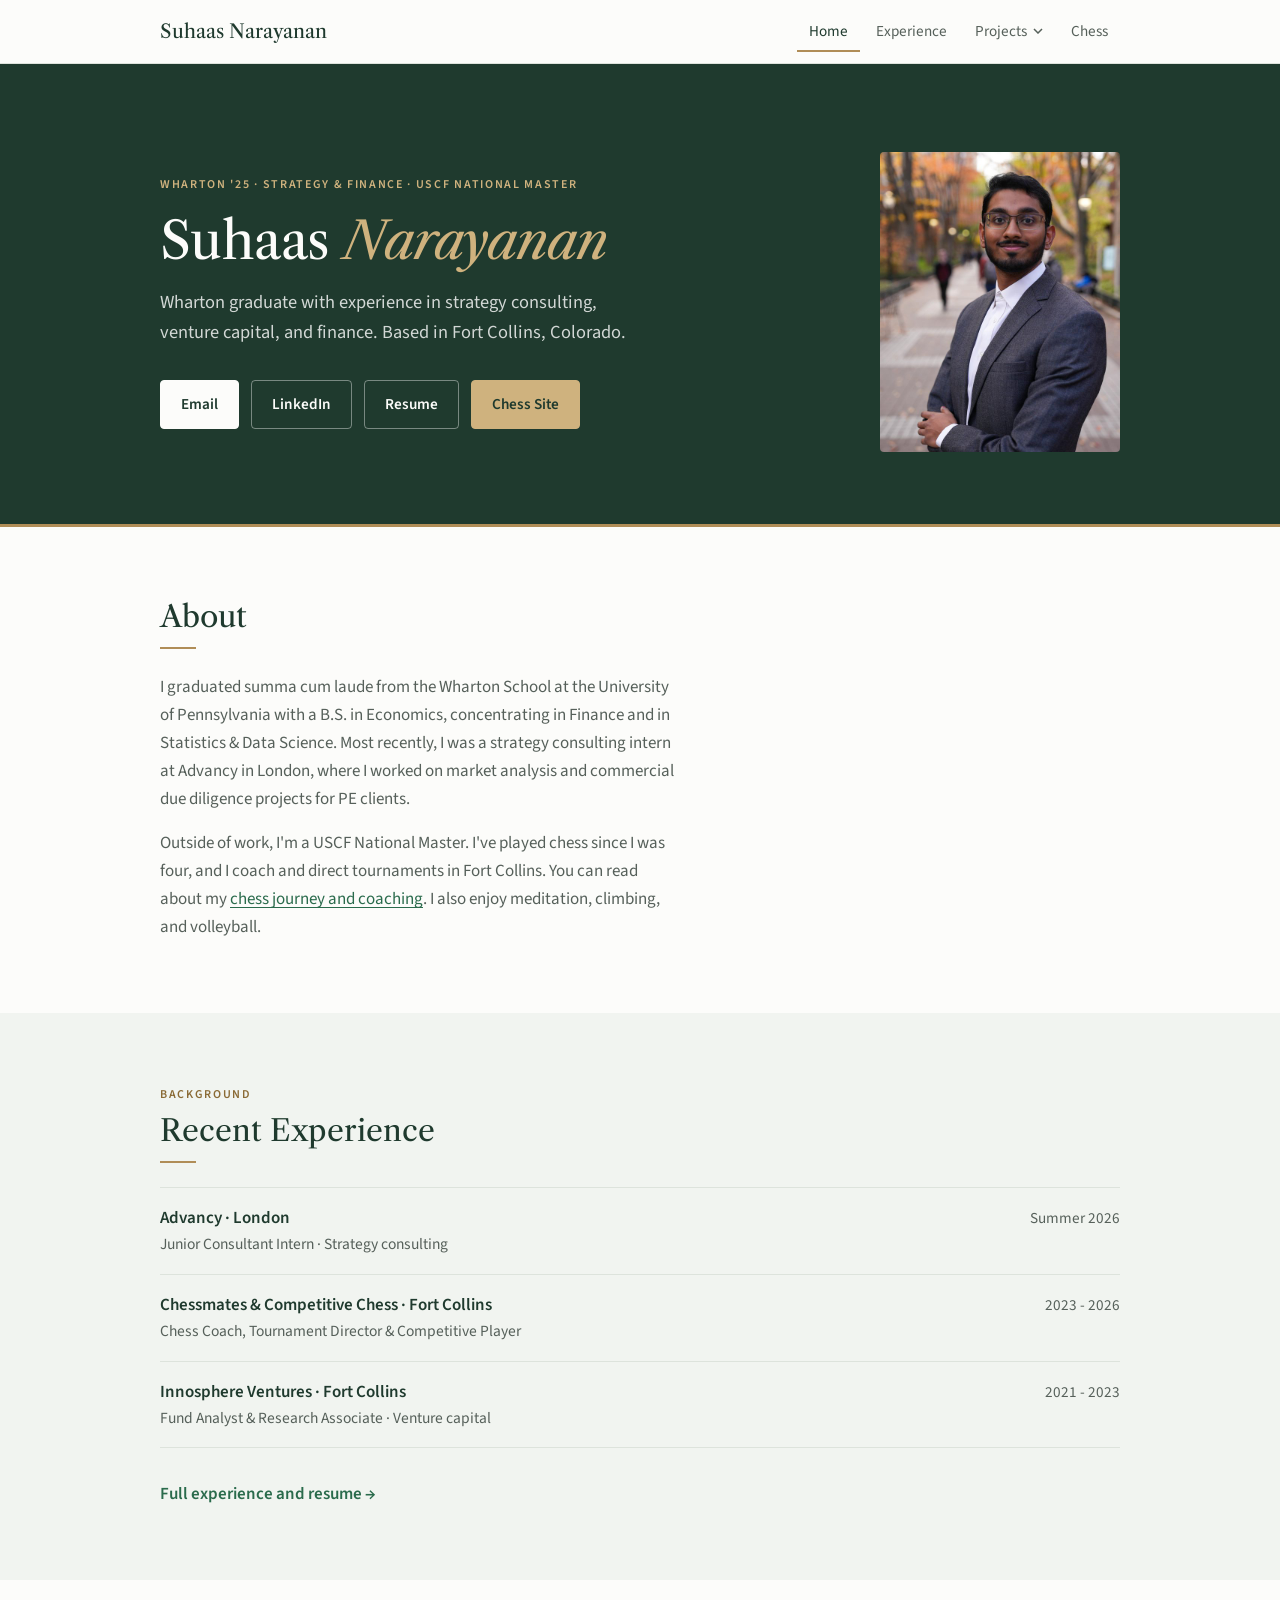
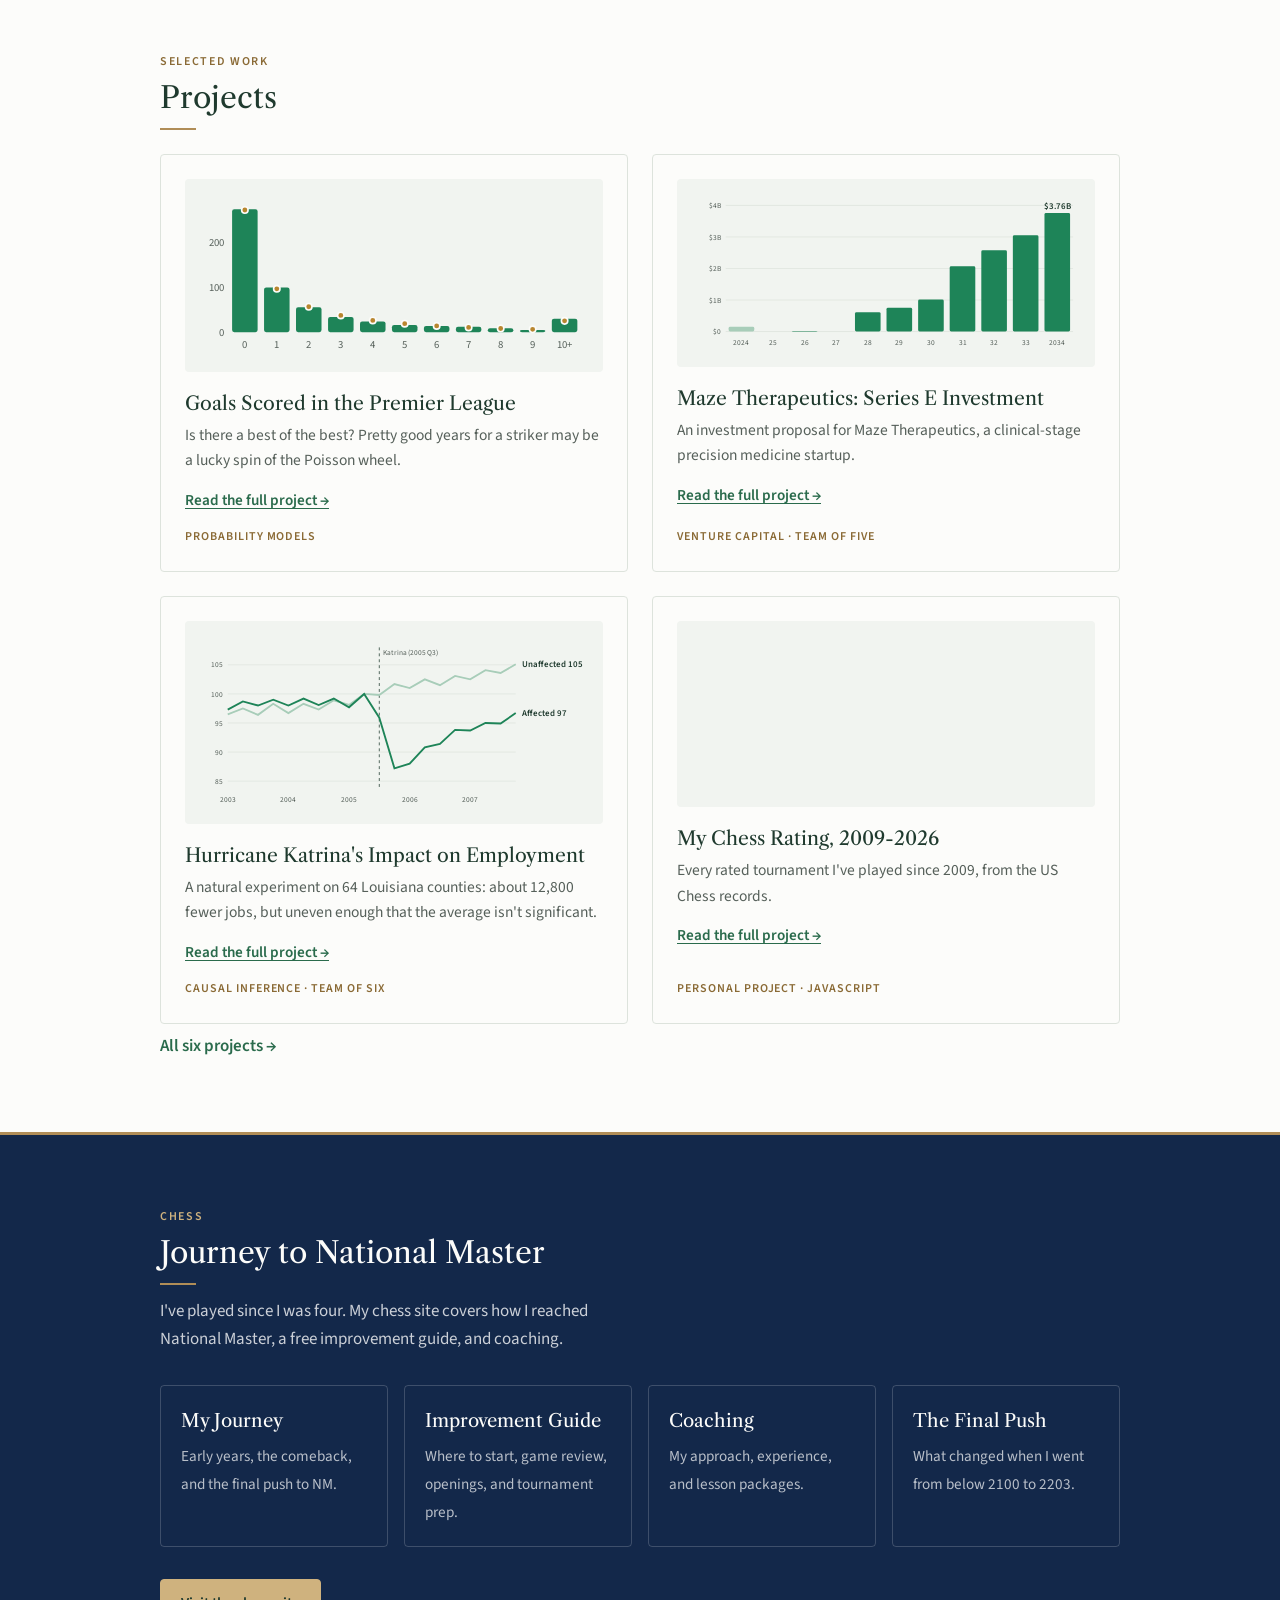
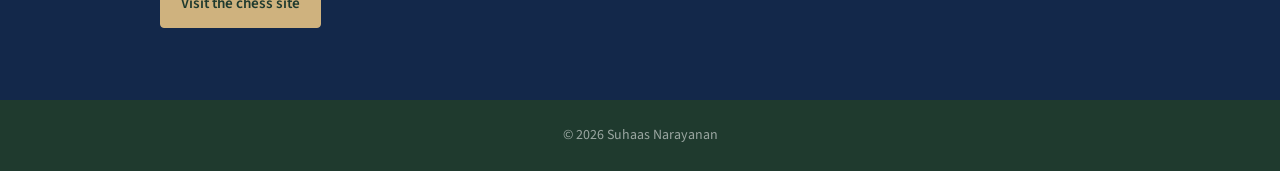
==== commit d7372e68: "Add Katrina project page; homepage and projects lead with four full write-ups; rating counts read fr" ====
--- a/index.html
+++ b/index.html
@@ -55,7 +55,7 @@
 </script>
 </head>
 <body>
-<nav class="topnav" aria-label="Main"><a class="brand" href="/">Suhaas Narayanan</a><div class="navlinks"><a href="/" aria-current="page">Home</a><a href="/experience/">Experience</a><div class="navdrop"><a href="/projects/">Projects</a><button type="button" class="navdrop-btn" aria-expanded="false" aria-controls="navdrop-menu" aria-label="Show project pages"><svg viewBox="0 0 10 6" width="10" height="6" aria-hidden="true"><path d="M1 1l4 4 4-4" fill="none" stroke="currentColor" stroke-width="1.5"/></svg></button><div class="navdrop-menu" id="navdrop-menu"><span class="navdrop-h">Full write-ups</span><a href="/projects/premier-league/">Goals Scored in the Premier League</a><a href="/projects/maze/">Maze Therapeutics: Series E Investment</a><a href="/projects/chess-ratings/">My Chess Rating, 2009-2026</a><a class="navdrop-all" href="/projects/">All projects →</a></div></div><a href="/chess/">Chess</a></div></nav>
+<nav class="topnav" aria-label="Main"><a class="brand" href="/">Suhaas Narayanan</a><div class="navlinks"><a href="/" aria-current="page">Home</a><a href="/experience/">Experience</a><div class="navdrop"><a href="/projects/">Projects</a><button type="button" class="navdrop-btn" aria-expanded="false" aria-controls="navdrop-menu" aria-label="Show project pages"><svg viewBox="0 0 10 6" width="10" height="6" aria-hidden="true"><path d="M1 1l4 4 4-4" fill="none" stroke="currentColor" stroke-width="1.5"/></svg></button><div class="navdrop-menu" id="navdrop-menu"><span class="navdrop-h">Full write-ups</span><a href="/projects/premier-league/">Goals Scored in the Premier League</a><a href="/projects/maze/">Maze Therapeutics: Series E Investment</a><a href="/projects/katrina/">Hurricane Katrina's Impact on Employment</a><a href="/projects/chess-ratings/">My Chess Rating, 2009-2026</a><a class="navdrop-all" href="/projects/">All projects →</a></div></div><a href="/chess/">Chess</a></div></nav>
 
 <header>
   <div class="header-inner">
@@ -113,17 +113,18 @@
         <div class="pj-meta">Venture capital · Team of five</div>
       </article>
       <article class="pj-card compact">
+        <div class="pj-vis"><svg class="pj-svg" viewBox="0 0 520 230" role="img" aria-label="Line chart of average employment in Louisiana counties, indexed to 100 in the second quarter of 2005. After Hurricane Katrina, affected counties fell to 87 by the fourth quarter of 2005 while unaffected counties stayed near 102. By late 2007 affected counties were at 97 and unaffected at 105."><line x1="36" x2="424" y1="194.2" y2="194.2" class="pj-gl"/><text x="30" y="197.7" class="pj-ax" text-anchor="end">85</text><line x1="36" x2="424" y1="155.0" y2="155.0" class="pj-gl"/><text x="30" y="158.5" class="pj-ax" text-anchor="end">90</text><line x1="36" x2="424" y1="115.8" y2="115.8" class="pj-gl"/><text x="30" y="119.3" class="pj-ax" text-anchor="end">95</text><line x1="36" x2="424" y1="76.7" y2="76.7" class="pj-gl"/><text x="30" y="80.2" class="pj-ax" text-anchor="end">100</text><line x1="36" x2="424" y1="37.5" y2="37.5" class="pj-gl"/><text x="30" y="41.0" class="pj-ax" text-anchor="end">105</text><line x1="240.2" x2="240.2" y1="14" y2="202" class="kt-shock"/><text x="245.2" y="24" class="pj-ax">Katrina (2005 Q3)</text><path d="M36.0,104.1 L56.4,96.2 L76.8,104.9 L97.3,90.0 L117.7,102.5 L138.1,90.0 L158.5,97.8 L178.9,85.3 L199.4,91.6 L219.8,76.7 L240.2,78.2 L260.6,63.3 L281.1,68.8 L301.5,57.1 L321.9,64.9 L342.3,52.4 L362.7,57.1 L383.2,44.6 L403.6,48.5 L424.0,36.7" class="kt-u"/><text x="432.0" y="40.7" class="pj-val">Unaffected 105</text><path d="M36.0,97.8 L56.4,86.8 L76.8,92.3 L97.3,84.5 L117.7,92.3 L138.1,82.9 L158.5,91.6 L178.9,82.9 L199.4,94.7 L219.8,76.7 L240.2,108.8 L260.6,176.9 L281.1,170.7 L301.5,148.7 L321.9,144.0 L342.3,125.2 L362.7,126.0 L383.2,115.8 L403.6,116.6 L424.0,102.5" class="kt-a"/><text x="432.0" y="106.5" class="pj-val">Affected 97</text><text x="36.0" y="222" class="pj-ax" text-anchor="middle">2003</text><text x="117.7" y="222" class="pj-ax" text-anchor="middle">2004</text><text x="199.4" y="222" class="pj-ax" text-anchor="middle">2005</text><text x="281.1" y="222" class="pj-ax" text-anchor="middle">2006</text><text x="362.7" y="222" class="pj-ax" text-anchor="middle">2007</text></svg></div>
+        <h3><a href="/projects/katrina/">Hurricane Katrina's Impact on Employment</a></h3>
+        <p>A natural experiment on 64 Louisiana counties: about 12,800 fewer jobs, but uneven enough that the average isn't significant.</p>
+        <a class="pj-link" href="/projects/katrina/">Read the full project →</a>
+        <div class="pj-meta">Causal inference · Team of six</div>
+      </article>
+      <article class="pj-card compact">
         <div class="pj-vis"><div class="pj-spark" id="pj-spark"></div></div>
         <h3><a href="/projects/chess-ratings/">My Chess Rating, 2009-2026</a></h3>
         <p>Every rated tournament I've played since 2009, from the US Chess records.</p>
         <a class="pj-link" href="/projects/chess-ratings/">Read the full project →</a>
         <div class="pj-meta">Personal project · JavaScript</div>
-      </article>
-      <article class="pj-card compact">
-        <div class="pj-vis"><svg class="pj-thumb" preserveAspectRatio="xMidYMid slice" viewBox="40 90 440 300" role="img" aria-label="Grid map of Melbourne showing the median sale price in each block. Prices are highest in the inner east and south-east near the CBD, above $2 million in places, and fall below $700,000 in the outer west and north."><rect x="245.3" y="230.0" width="14.1" height="14.1" rx="1.5" fill="#b3d3c0"/><rect x="245.3" y="245.3" width="14.1" height="14.1" rx="1.5" fill="#b3d3c0"/><rect x="260.6" y="245.3" width="14.1" height="14.1" rx="1.5" fill="#6fa889"/><rect x="260.6" y="230.0" width="14.1" height="14.1" rx="1.5" fill="#6fa889"/><rect x="153.5" y="138.2" width="14.1" height="14.1" rx="1.5" fill="#e2eee6"/><rect x="153.5" y="153.5" width="14.1" height="14.1" rx="1.5" fill="#b3d3c0"/><rect x="168.8" y="153.5" width="14.1" height="14.1" rx="1.5" fill="#b3d3c0"/><rect x="168.8" y="138.2" width="14.1" height="14.1" rx="1.5" fill="#b3d3c0"/><rect x="138.2" y="153.5" width="14.1" height="14.1" rx="1.5" fill="#b3d3c0"/><rect x="214.7" y="275.9" width="14.1" height="14.1" rx="1.5" fill="#2f7752"/><rect x="275.9" y="199.4" width="14.1" height="14.1" rx="1.5" fill="#6fa889"/><rect x="275.9" y="214.7" width="14.1" height="14.1" rx="1.5" fill="#6fa889"/><rect x="107.7" y="306.5" width="14.1" height="14.1" rx="1.5" fill="#b3d3c0"/><rect x="92.4" y="306.5" width="14.1" height="14.1" rx="1.5" fill="#6fa889"/><rect x="123.0" y="306.5" width="14.1" height="14.1" rx="1.5" fill="#6fa889"/><rect x="107.7" y="291.2" width="14.1" height="14.1" rx="1.5" fill="#b3d3c0"/><rect x="123.0" y="291.2" width="14.1" height="14.1" rx="1.5" fill="#6fa889"/><rect x="138.2" y="275.9" width="14.1" height="14.1" rx="1.5" fill="#b3d3c0"/><rect x="123.0" y="260.6" width="14.1" height="14.1" rx="1.5" fill="#b3d3c0"/><rect x="138.2" y="260.6" width="14.1" height="14.1" rx="1.5" fill="#b3d3c0"/><rect x="123.0" y="275.9" width="14.1" height="14.1" rx="1.5" fill="#b3d3c0"/><rect x="275.9" y="291.2" width="14.1" height="14.1" rx="1.5" fill="#2f7752"/><rect x="260.6" y="291.2" width="14.1" height="14.1" rx="1.5" fill="#b3d3c0"/><rect x="260.6" y="275.9" width="14.1" height="14.1" rx="1.5" fill="#b3d3c0"/><rect x="275.9" y="275.9" width="14.1" height="14.1" rx="1.5" fill="#6fa889"/><rect x="184.1" y="199.4" width="14.1" height="14.1" rx="1.5" fill="#b3d3c0"/><rect x="168.8" y="199.4" width="14.1" height="14.1" rx="1.5" fill="#b3d3c0"/><rect x="199.4" y="199.4" width="14.1" height="14.1" rx="1.5" fill="#6fa889"/><rect x="199.4" y="214.7" width="14.1" height="14.1" rx="1.5" fill="#b3d3c0"/><rect x="184.1" y="214.7" width="14.1" height="14.1" rx="1.5" fill="#b3d3c0"/><rect x="168.8" y="214.7" width="14.1" height="14.1" rx="1.5" fill="#b3d3c0"/><rect x="321.8" y="291.2" width="14.1" height="14.1" rx="1.5" fill="#2f7752"/><rect x="306.5" y="291.2" width="14.1" height="14.1" rx="1.5" fill="#2f7752"/><rect x="306.5" y="306.5" width="14.1" height="14.1" rx="1.5" fill="#2f7752"/><rect x="321.8" y="306.5" width="14.1" height="14.1" rx="1.5" fill="#6fa889"/><rect x="337.1" y="306.5" width="14.1" height="14.1" rx="1.5" fill="#b3d3c0"/><rect x="337.1" y="291.2" width="14.1" height="14.1" rx="1.5" fill="#6fa889"/><rect x="138.2" y="199.4" width="14.1" height="14.1" rx="1.5" fill="#b3d3c0"/><rect x="153.5" y="184.1" width="14.1" height="14.1" rx="1.5" fill="#6fa889"/><rect x="138.2" y="184.1" width="14.1" height="14.1" rx="1.5" fill="#b3d3c0"/><rect x="245.3" y="291.2" width="14.1" height="14.1" rx="1.5" fill="#e2eee6"/><rect x="245.3" y="306.5" width="14.1" height="14.1" rx="1.5" fill="#e2eee6"/><rect x="321.8" y="245.3" width="14.1" height="14.1" rx="1.5" fill="#2f7752"/><rect x="337.1" y="245.3" width="14.1" height="14.1" rx="1.5" fill="#2f7752"/><rect x="321.8" y="230.0" width="14.1" height="14.1" rx="1.5" fill="#1f3a2e"/><rect x="306.5" y="245.3" width="14.1" height="14.1" rx="1.5" fill="#1f3a2e"/><rect x="337.1" y="230.0" width="14.1" height="14.1" rx="1.5" fill="#2f7752"/><rect x="306.5" y="230.0" width="14.1" height="14.1" rx="1.5" fill="#2f7752"/><rect x="321.8" y="214.7" width="14.1" height="14.1" rx="1.5" fill="#2f7752"/><rect x="337.1" y="214.7" width="14.1" height="14.1" rx="1.5" fill="#6fa889"/><rect x="306.5" y="214.7" width="14.1" height="14.1" rx="1.5" fill="#2f7752"/><rect x="275.9" y="352.4" width="14.1" height="14.1" rx="1.5" fill="#6fa889"/><rect x="291.2" y="352.4" width="14.1" height="14.1" rx="1.5" fill="#6fa889"/><rect x="291.2" y="367.7" width="14.1" height="14.1" rx="1.5" fill="#6fa889"/><rect x="275.9" y="367.7" width="14.1" height="14.1" rx="1.5" fill="#6fa889"/><rect x="306.5" y="352.4" width="14.1" height="14.1" rx="1.5" fill="#6fa889"/><rect x="321.8" y="352.4" width="14.1" height="14.1" rx="1.5" fill="#6fa889"/><rect x="306.5" y="367.7" width="14.1" height="14.1" rx="1.5" fill="#6fa889"/><rect x="321.8" y="337.1" width="14.1" height="14.1" rx="1.5" fill="#6fa889"/><rect x="306.5" y="337.1" width="14.1" height="14.1" rx="1.5" fill="#b3d3c0"/><rect x="321.8" y="367.7" width="14.1" height="14.1" rx="1.5" fill="#b3d3c0"/><rect x="291.2" y="337.1" width="14.1" height="14.1" rx="1.5" fill="#b3d3c0"/><rect x="367.7" y="245.3" width="14.1" height="14.1" rx="1.5" fill="#b3d3c0"/><rect x="352.4" y="260.6" width="14.1" height="14.1" rx="1.5" fill="#6fa889"/><rect x="352.4" y="245.3" width="14.1" height="14.1" rx="1.5" fill="#2f7752"/><rect x="367.7" y="260.6" width="14.1" height="14.1" rx="1.5" fill="#6fa889"/><rect x="123.0" y="214.7" width="14.1" height="14.1" rx="1.5" fill="#b3d3c0"/><rect x="138.2" y="214.7" width="14.1" height="14.1" rx="1.5" fill="#b3d3c0"/><rect x="123.0" y="230.0" width="14.1" height="14.1" rx="1.5" fill="#b3d3c0"/><rect x="138.2" y="230.0" width="14.1" height="14.1" rx="1.5" fill="#b3d3c0"/><rect x="260.6" y="352.4" width="14.1" height="14.1" rx="1.5" fill="#2f7752"/><rect x="260.6" y="337.1" width="14.1" height="14.1" rx="1.5" fill="#2f7752"/><rect x="260.6" y="321.8" width="14.1" height="14.1" rx="1.5" fill="#6fa889"/><rect x="245.3" y="337.1" width="14.1" height="14.1" rx="1.5" fill="#1f3a2e"/><rect x="245.3" y="352.4" width="14.1" height="14.1" rx="1.5" fill="#2f7752"/><rect x="245.3" y="321.8" width="14.1" height="14.1" rx="1.5" fill="#b3d3c0"/><rect x="245.3" y="367.7" width="14.1" height="14.1" rx="1.5" fill="#1f3a2e"/><rect x="260.6" y="367.7" width="14.1" height="14.1" rx="1.5" fill="#2f7752"/><rect x="275.9" y="337.1" width="14.1" height="14.1" rx="1.5" fill="#2f7752"/><rect x="230.0" y="184.1" width="14.1" height="14.1" rx="1.5" fill="#b3d3c0"/><rect x="230.0" y="199.4" width="14.1" height="14.1" rx="1.5" fill="#6fa889"/><rect x="214.7" y="199.4" width="14.1" height="14.1" rx="1.5" fill="#b3d3c0"/><rect x="214.7" y="184.1" width="14.1" height="14.1" rx="1.5" fill="#b3d3c0"/><rect x="230.0" y="214.7" width="14.1" height="14.1" rx="1.5" fill="#6fa889"/><rect x="199.4" y="184.1" width="14.1" height="14.1" rx="1.5" fill="#b3d3c0"/><rect x="321.8" y="184.1" width="14.1" height="14.1" rx="1.5" fill="#6fa889"/><rect x="337.1" y="184.1" width="14.1" height="14.1" rx="1.5" fill="#6fa889"/><rect x="337.1" y="199.4" width="14.1" height="14.1" rx="1.5" fill="#6fa889"/><rect x="321.8" y="199.4" width="14.1" height="14.1" rx="1.5" fill="#6fa889"/><rect x="337.1" y="275.9" width="14.1" height="14.1" rx="1.5" fill="#6fa889"/><rect x="352.4" y="275.9" width="14.1" height="14.1" rx="1.5" fill="#2f7752"/><rect x="352.4" y="291.2" width="14.1" height="14.1" rx="1.5" fill="#6fa889"/><rect x="306.5" y="260.6" width="14.1" height="14.1" rx="1.5" fill="#2f7752"/><rect x="306.5" y="275.9" width="14.1" height="14.1" rx="1.5" fill="#2f7752"/><rect x="321.8" y="275.9" width="14.1" height="14.1" rx="1.5" fill="#2f7752"/><rect x="321.8" y="260.6" width="14.1" height="14.1" rx="1.5" fill="#2f7752"/><rect x="291.2" y="275.9" width="14.1" height="14.1" rx="1.5" fill="#6fa889"/><rect x="291.2" y="260.6" width="14.1" height="14.1" rx="1.5" fill="#2f7752"/><rect x="306.5" y="321.8" width="14.1" height="14.1" rx="1.5" fill="#b3d3c0"/><rect x="291.2" y="321.8" width="14.1" height="14.1" rx="1.5" fill="#b3d3c0"/><rect x="275.9" y="321.8" width="14.1" height="14.1" rx="1.5" fill="#6fa889"/><rect x="275.9" y="306.5" width="14.1" height="14.1" rx="1.5" fill="#e2eee6"/><rect x="337.1" y="321.8" width="14.1" height="14.1" rx="1.5" fill="#b3d3c0"/><rect x="321.8" y="321.8" width="14.1" height="14.1" rx="1.5" fill="#6fa889"/><rect x="245.3" y="214.7" width="14.1" height="14.1" rx="1.5" fill="#6fa889"/><rect x="260.6" y="214.7" width="14.1" height="14.1" rx="1.5" fill="#b3d3c0"/><rect x="214.7" y="168.8" width="14.1" height="14.1" rx="1.5" fill="#b3d3c0"/><rect x="245.3" y="168.8" width="14.1" height="14.1" rx="1.5" fill="#b3d3c0"/><rect x="230.0" y="168.8" width="14.1" height="14.1" rx="1.5" fill="#b3d3c0"/><rect x="214.7" y="153.5" width="14.1" height="14.1" rx="1.5" fill="#b3d3c0"/><rect x="245.3" y="153.5" width="14.1" height="14.1" rx="1.5" fill="#b3d3c0"/><rect x="230.0" y="153.5" width="14.1" height="14.1" rx="1.5" fill="#b3d3c0"/><rect x="214.7" y="138.2" width="14.1" height="14.1" rx="1.5" fill="#b3d3c0"/><rect x="352.4" y="199.4" width="14.1" height="14.1" rx="1.5" fill="#6fa889"/><rect x="367.7" y="214.7" width="14.1" height="14.1" rx="1.5" fill="#6fa889"/><rect x="352.4" y="230.0" width="14.1" height="14.1" rx="1.5" fill="#6fa889"/><rect x="352.4" y="214.7" width="14.1" height="14.1" rx="1.5" fill="#2f7752"/><rect x="367.7" y="230.0" width="14.1" height="14.1" rx="1.5" fill="#6fa889"/><rect x="367.7" y="199.4" width="14.1" height="14.1" rx="1.5" fill="#2f7752"/><rect x="291.2" y="199.4" width="14.1" height="14.1" rx="1.5" fill="#6fa889"/><rect x="306.5" y="184.1" width="14.1" height="14.1" rx="1.5" fill="#b3d3c0"/><rect x="306.5" y="199.4" width="14.1" height="14.1" rx="1.5" fill="#1f3a2e"/><rect x="260.6" y="306.5" width="14.1" height="14.1" rx="1.5" fill="#2f7752"/><rect x="230.0" y="306.5" width="14.1" height="14.1" rx="1.5" fill="#e2eee6"/><rect x="168.8" y="168.8" width="14.1" height="14.1" rx="1.5" fill="#b3d3c0"/><rect x="168.8" y="184.1" width="14.1" height="14.1" rx="1.5" fill="#6fa889"/><rect x="184.1" y="184.1" width="14.1" height="14.1" rx="1.5" fill="#b3d3c0"/><rect x="184.1" y="168.8" width="14.1" height="14.1" rx="1.5" fill="#6fa889"/><rect x="199.4" y="168.8" width="14.1" height="14.1" rx="1.5" fill="#6fa889"/><rect x="260.6" y="199.4" width="14.1" height="14.1" rx="1.5" fill="#6fa889"/><rect x="230.0" y="230.0" width="14.1" height="14.1" rx="1.5" fill="#6fa889"/><rect x="245.3" y="199.4" width="14.1" height="14.1" rx="1.5" fill="#6fa889"/><rect x="184.1" y="230.0" width="14.1" height="14.1" rx="1.5" fill="#b3d3c0"/><rect x="168.8" y="230.0" width="14.1" height="14.1" rx="1.5" fill="#b3d3c0"/><rect x="153.5" y="230.0" width="14.1" height="14.1" rx="1.5" fill="#b3d3c0"/><rect x="153.5" y="214.7" width="14.1" height="14.1" rx="1.5" fill="#b3d3c0"/><rect x="291.2" y="291.2" width="14.1" height="14.1" rx="1.5" fill="#6fa889"/><rect x="199.4" y="123.0" width="14.1" height="14.1" rx="1.5" fill="#e2eee6"/><rect x="199.4" y="138.2" width="14.1" height="14.1" rx="1.5" fill="#b3d3c0"/><rect x="214.7" y="123.0" width="14.1" height="14.1" rx="1.5" fill="#e2eee6"/><rect x="184.1" y="138.2" width="14.1" height="14.1" rx="1.5" fill="#b3d3c0"/><rect x="184.1" y="123.0" width="14.1" height="14.1" rx="1.5" fill="#e2eee6"/><rect x="168.8" y="123.0" width="14.1" height="14.1" rx="1.5" fill="#e2eee6"/><rect x="260.6" y="383.0" width="14.1" height="14.1" rx="1.5" fill="#2f7752"/><rect x="275.9" y="383.0" width="14.1" height="14.1" rx="1.5" fill="#6fa889"/><rect x="275.9" y="260.6" width="14.1" height="14.1" rx="1.5" fill="#e2eee6"/><rect x="275.9" y="245.3" width="14.1" height="14.1" rx="1.5" fill="#2f7752"/><rect x="291.2" y="245.3" width="14.1" height="14.1" rx="1.5" fill="#2f7752"/><rect x="291.2" y="184.1" width="14.1" height="14.1" rx="1.5" fill="#b3d3c0"/><rect x="291.2" y="168.8" width="14.1" height="14.1" rx="1.5" fill="#e2eee6"/><rect x="306.5" y="168.8" width="14.1" height="14.1" rx="1.5" fill="#b3d3c0"/><rect x="306.5" y="153.5" width="14.1" height="14.1" rx="1.5" fill="#6fa889"/><rect x="275.9" y="168.8" width="14.1" height="14.1" rx="1.5" fill="#b3d3c0"/><rect x="275.9" y="184.1" width="14.1" height="14.1" rx="1.5" fill="#b3d3c0"/><rect x="291.2" y="214.7" width="14.1" height="14.1" rx="1.5" fill="#2f7752"/><rect x="107.7" y="153.5" width="14.1" height="14.1" rx="1.5" fill="#e2eee6"/><rect x="107.7" y="168.8" width="14.1" height="14.1" rx="1.5" fill="#e2eee6"/><rect x="138.2" y="168.8" width="14.1" height="14.1" rx="1.5" fill="#b3d3c0"/><rect x="153.5" y="168.8" width="14.1" height="14.1" rx="1.5" fill="#b3d3c0"/><rect x="199.4" y="230.0" width="14.1" height="14.1" rx="1.5" fill="#b3d3c0"/><rect x="275.9" y="230.0" width="14.1" height="14.1" rx="1.5" fill="#b3d3c0"/><rect x="291.2" y="230.0" width="14.1" height="14.1" rx="1.5" fill="#2f7752"/><rect x="153.5" y="199.4" width="14.1" height="14.1" rx="1.5" fill="#e2eee6"/><rect x="291.2" y="306.5" width="14.1" height="14.1" rx="1.5" fill="#2f7752"/><rect x="230.0" y="245.3" width="14.1" height="14.1" rx="1.5" fill="#e2eee6"/><rect x="214.7" y="245.3" width="14.1" height="14.1" rx="1.5" fill="#e2eee6"/><rect x="214.7" y="230.0" width="14.1" height="14.1" rx="1.5" fill="#b3d3c0"/><rect x="230.0" y="275.9" width="14.1" height="14.1" rx="1.5" fill="#2f7752"/><rect x="230.0" y="291.2" width="14.1" height="14.1" rx="1.5" fill="#e2eee6"/><rect x="291.2" y="383.0" width="14.1" height="14.1" rx="1.5" fill="#6fa889"/><rect x="306.5" y="383.0" width="14.1" height="14.1" rx="1.5" fill="#6fa889"/><rect x="168.8" y="275.9" width="14.1" height="14.1" rx="1.5" fill="#6fa889"/><rect x="153.5" y="275.9" width="14.1" height="14.1" rx="1.5" fill="#b3d3c0"/><rect x="153.5" y="260.6" width="14.1" height="14.1" rx="1.5" fill="#b3d3c0"/><rect x="214.7" y="214.7" width="14.1" height="14.1" rx="1.5" fill="#b3d3c0"/><rect x="245.3" y="184.1" width="14.1" height="14.1" rx="1.5" fill="#6fa889"/><rect x="184.1" y="153.5" width="14.1" height="14.1" rx="1.5" fill="#b3d3c0"/><rect x="199.4" y="153.5" width="14.1" height="14.1" rx="1.5" fill="#b3d3c0"/><rect x="337.1" y="352.4" width="14.1" height="14.1" rx="1.5" fill="#6fa889"/><rect x="337.1" y="367.7" width="14.1" height="14.1" rx="1.5" fill="#b3d3c0"/><rect x="199.4" y="275.9" width="14.1" height="14.1" rx="1.5" fill="#b3d3c0"/><rect x="199.4" y="260.6" width="14.1" height="14.1" rx="1.5" fill="#6fa889"/><rect x="184.1" y="260.6" width="14.1" height="14.1" rx="1.5" fill="#6fa889"/><rect x="214.7" y="260.6" width="14.1" height="14.1" rx="1.5" fill="#6fa889"/><rect x="245.3" y="275.9" width="14.1" height="14.1" rx="1.5" fill="#b3d3c0"/><rect x="260.6" y="168.8" width="14.1" height="14.1" rx="1.5" fill="#b3d3c0"/><rect x="275.9" y="153.5" width="14.1" height="14.1" rx="1.5" fill="#e2eee6"/><rect x="260.6" y="153.5" width="14.1" height="14.1" rx="1.5" fill="#b3d3c0"/><rect x="260.6" y="184.1" width="14.1" height="14.1" rx="1.5" fill="#b3d3c0"/><rect x="275.9" y="123.0" width="14.1" height="14.1" rx="1.5" fill="#e2eee6"/><rect x="260.6" y="138.2" width="14.1" height="14.1" rx="1.5" fill="#e2eee6"/><rect x="275.9" y="138.2" width="14.1" height="14.1" rx="1.5" fill="#e2eee6"/><rect x="245.3" y="138.2" width="14.1" height="14.1" rx="1.5" fill="#e2eee6"/><rect x="245.3" y="123.0" width="14.1" height="14.1" rx="1.5" fill="#e2eee6"/><rect x="260.6" y="123.0" width="14.1" height="14.1" rx="1.5" fill="#b3d3c0"/><rect x="230.0" y="123.0" width="14.1" height="14.1" rx="1.5" fill="#e2eee6"/><rect x="245.3" y="260.6" width="14.1" height="14.1" rx="1.5" fill="#b3d3c0"/><rect x="260.6" y="260.6" width="14.1" height="14.1" rx="1.5" fill="#6fa889"/><rect x="321.8" y="168.8" width="14.1" height="14.1" rx="1.5" fill="#b3d3c0"/><rect x="153.5" y="245.3" width="14.1" height="14.1" rx="1.5" fill="#b3d3c0"/><rect x="168.8" y="245.3" width="14.1" height="14.1" rx="1.5" fill="#b3d3c0"/><rect x="230.0" y="260.6" width="14.1" height="14.1" rx="1.5" fill="#b3d3c0"/><rect x="168.8" y="260.6" width="14.1" height="14.1" rx="1.5" fill="#b3d3c0"/><rect x="107.7" y="230.0" width="14.1" height="14.1" rx="1.5" fill="#e2eee6"/><rect x="107.7" y="214.7" width="14.1" height="14.1" rx="1.5" fill="#e2eee6"/><rect x="123.0" y="199.4" width="14.1" height="14.1" rx="1.5" fill="#e2eee6"/><rect x="107.7" y="184.1" width="14.1" height="14.1" rx="1.5" fill="#e2eee6"/><rect x="107.7" y="199.4" width="14.1" height="14.1" rx="1.5" fill="#e2eee6"/><rect x="92.4" y="230.0" width="14.1" height="14.1" rx="1.5" fill="#e2eee6"/><rect x="77.1" y="214.7" width="14.1" height="14.1" rx="1.5" fill="#e2eee6"/><rect x="92.4" y="214.7" width="14.1" height="14.1" rx="1.5" fill="#e2eee6"/><rect x="337.1" y="260.6" width="14.1" height="14.1" rx="1.5" fill="#6fa889"/><rect x="352.4" y="184.1" width="14.1" height="14.1" rx="1.5" fill="#6fa889"/><rect x="337.1" y="153.5" width="14.1" height="14.1" rx="1.5" fill="#b3d3c0"/><rect x="321.8" y="153.5" width="14.1" height="14.1" rx="1.5" fill="#b3d3c0"/><rect x="321.8" y="138.2" width="14.1" height="14.1" rx="1.5" fill="#b3d3c0"/><rect x="306.5" y="138.2" width="14.1" height="14.1" rx="1.5" fill="#b3d3c0"/><rect x="321.8" y="123.0" width="14.1" height="14.1" rx="1.5" fill="#b3d3c0"/><rect x="168.8" y="291.2" width="14.1" height="14.1" rx="1.5" fill="#6fa889"/><rect x="168.8" y="306.5" width="14.1" height="14.1" rx="1.5" fill="#6fa889"/><rect x="153.5" y="291.2" width="14.1" height="14.1" rx="1.5" fill="#6fa889"/><rect x="138.2" y="245.3" width="14.1" height="14.1" rx="1.5" fill="#b3d3c0"/><rect x="230.0" y="138.2" width="14.1" height="14.1" rx="1.5" fill="#e2eee6"/><rect x="184.1" y="107.7" width="14.1" height="14.1" rx="1.5" fill="#e2eee6"/><rect x="291.2" y="138.2" width="14.1" height="14.1" rx="1.5" fill="#b3d3c0"/><rect x="123.0" y="245.3" width="14.1" height="14.1" rx="1.5" fill="#e2eee6"/><rect x="337.1" y="337.1" width="14.1" height="14.1" rx="1.5" fill="#6fa889"/><rect x="367.7" y="291.2" width="14.1" height="14.1" rx="1.5" fill="#6fa889"/><rect x="459.4" y="275.9" width="14.1" height="14.1" rx="1.5" fill="#b3d3c0"/><rect x="291.2" y="413.5" width="14.1" height="14.1" rx="1.5" fill="#2f7752"/><rect x="275.9" y="428.8" width="14.1" height="14.1" rx="1.5" fill="#2f7752"/><rect x="352.4" y="138.2" width="14.1" height="14.1" rx="1.5" fill="#b3d3c0"/><rect x="306.5" y="123.0" width="14.1" height="14.1" rx="1.5" fill="#b3d3c0"/><rect x="61.8" y="153.5" width="14.1" height="14.1" rx="1.5" fill="#e2eee6"/><rect x="383.0" y="291.2" width="14.1" height="14.1" rx="1.5" fill="#6fa889"/><rect x="77.1" y="184.1" width="14.1" height="14.1" rx="1.5" fill="#e2eee6"/><rect x="31.2" y="168.8" width="14.1" height="14.1" rx="1.5" fill="#e2eee6"/><rect x="321.8" y="398.2" width="14.1" height="14.1" rx="1.5" fill="#b3d3c0"/><rect x="291.2" y="398.2" width="14.1" height="14.1" rx="1.5" fill="#6fa889"/><rect x="168.8" y="15.9" width="14.1" height="14.1" rx="1.5" fill="#e2eee6"/><rect x="199.4" y="31.2" width="14.1" height="14.1" rx="1.5" fill="#e2eee6"/><rect x="474.7" y="230.0" width="14.1" height="14.1" rx="1.5" fill="#6fa889"/><rect x="428.8" y="428.8" width="14.1" height="14.1" rx="1.5" fill="#e2eee6"/><rect x="413.5" y="398.2" width="14.1" height="14.1" rx="1.5" fill="#e2eee6"/><rect x="428.8" y="398.2" width="14.1" height="14.1" rx="1.5" fill="#e2eee6"/><rect x="367.7" y="413.5" width="14.1" height="14.1" rx="1.5" fill="#b3d3c0"/><rect x="383.0" y="214.7" width="14.1" height="14.1" rx="1.5" fill="#2f7752"/><rect x="383.0" y="138.2" width="14.1" height="14.1" rx="1.5" fill="#b3d3c0"/><rect x="260.6" y="46.5" width="14.1" height="14.1" rx="1.5" fill="#e2eee6"/><rect x="291.2" y="77.1" width="14.1" height="14.1" rx="1.5" fill="#e2eee6"/><rect x="275.9" y="61.8" width="14.1" height="14.1" rx="1.5" fill="#e2eee6"/><rect x="398.2" y="275.9" width="14.1" height="14.1" rx="1.5" fill="#6fa889"/><rect x="398.2" y="260.6" width="14.1" height="14.1" rx="1.5" fill="#b3d3c0"/><rect x="153.5" y="107.7" width="14.1" height="14.1" rx="1.5" fill="#e2eee6"/><rect x="337.1" y="123.0" width="14.1" height="14.1" rx="1.5" fill="#b3d3c0"/><rect x="92.4" y="138.2" width="14.1" height="14.1" rx="1.5" fill="#e2eee6"/><rect x="92.4" y="153.5" width="14.1" height="14.1" rx="1.5" fill="#e2eee6"/><rect x="92.4" y="123.0" width="14.1" height="14.1" rx="1.5" fill="#e2eee6"/><rect x="383.0" y="428.8" width="14.1" height="14.1" rx="1.5" fill="#b3d3c0"/><rect x="245.3" y="92.4" width="14.1" height="14.1" rx="1.5" fill="#b3d3c0"/><rect x="275.9" y="92.4" width="14.1" height="14.1" rx="1.5" fill="#e2eee6"/><rect x="352.4" y="153.5" width="14.1" height="14.1" rx="1.5" fill="#b3d3c0"/><rect x="321.8" y="31.2" width="14.1" height="14.1" rx="1.5" fill="#e2eee6"/><rect x="306.5" y="92.4" width="14.1" height="14.1" rx="1.5" fill="#b3d3c0"/><rect x="291.2" y="92.4" width="14.1" height="14.1" rx="1.5" fill="#e2eee6"/><rect x="413.5" y="260.6" width="14.1" height="14.1" rx="1.5" fill="#b3d3c0"/><rect x="413.5" y="245.3" width="14.1" height="14.1" rx="1.5" fill="#b3d3c0"/><rect x="367.7" y="138.2" width="14.1" height="14.1" rx="1.5" fill="#b3d3c0"/><rect x="337.1" y="444.1" width="14.1" height="14.1" rx="1.5" fill="#6fa889"/><rect x="352.4" y="306.5" width="14.1" height="14.1" rx="1.5" fill="#2f7752"/><rect x="367.7" y="306.5" width="14.1" height="14.1" rx="1.5" fill="#2f7752"/><rect x="352.4" y="337.1" width="14.1" height="14.1" rx="1.5" fill="#6fa889"/><rect x="398.2" y="245.3" width="14.1" height="14.1" rx="1.5" fill="#b3d3c0"/><rect x="321.8" y="428.8" width="14.1" height="14.1" rx="1.5" fill="#6fa889"/><rect x="31.2" y="321.8" width="14.1" height="14.1" rx="1.5" fill="#e2eee6"/><rect x="459.4" y="230.0" width="14.1" height="14.1" rx="1.5" fill="#b3d3c0"/><rect x="321.8" y="77.1" width="14.1" height="14.1" rx="1.5" fill="#e2eee6"/><rect x="383.0" y="367.7" width="14.1" height="14.1" rx="1.5" fill="#b3d3c0"/><rect x="77.1" y="153.5" width="14.1" height="14.1" rx="1.5" fill="#e2eee6"/><rect x="92.4" y="184.1" width="14.1" height="14.1" rx="1.5" fill="#e2eee6"/><rect x="15.9" y="0.6" width="14.1" height="14.1" rx="1.5" fill="#e2eee6"/><rect x="0.6" y="275.9" width="14.1" height="14.1" rx="1.5" fill="#e2eee6"/><rect x="15.9" y="275.9" width="14.1" height="14.1" rx="1.5" fill="#e2eee6"/><rect x="46.5" y="138.2" width="14.1" height="14.1" rx="1.5" fill="#e2eee6"/><rect x="260.6" y="107.7" width="14.1" height="14.1" rx="1.5" fill="#e2eee6"/><rect x="153.5" y="123.0" width="14.1" height="14.1" rx="1.5" fill="#e2eee6"/><rect x="428.8" y="321.8" width="14.1" height="14.1" rx="1.5" fill="#b3d3c0"/><rect x="168.8" y="107.7" width="14.1" height="14.1" rx="1.5" fill="#e2eee6"/><rect x="459.4" y="291.2" width="14.1" height="14.1" rx="1.5" fill="#b3d3c0"/><rect x="275.9" y="413.5" width="14.1" height="14.1" rx="1.5" fill="#2f7752"/><rect x="383.0" y="245.3" width="14.1" height="14.1" rx="1.5" fill="#6fa889"/><rect x="383.0" y="230.0" width="14.1" height="14.1" rx="1.5" fill="#6fa889"/><rect x="490.0" y="306.5" width="14.1" height="14.1" rx="1.5" fill="#b3d3c0"/><rect x="367.7" y="275.9" width="14.1" height="14.1" rx="1.5" fill="#6fa889"/><rect x="46.5" y="153.5" width="14.1" height="14.1" rx="1.5" fill="#e2eee6"/><rect x="352.4" y="490.0" width="14.1" height="14.1" rx="1.5" fill="#b3d3c0"/><rect x="306.5" y="398.2" width="14.1" height="14.1" rx="1.5" fill="#6fa889"/><rect x="306.5" y="413.5" width="14.1" height="14.1" rx="1.5" fill="#b3d3c0"/><rect x="367.7" y="352.4" width="14.1" height="14.1" rx="1.5" fill="#b3d3c0"/><rect x="199.4" y="15.9" width="14.1" height="14.1" rx="1.5" fill="#e2eee6"/><rect x="184.1" y="0.6" width="14.1" height="14.1" rx="1.5" fill="#e2eee6"/><rect x="490.0" y="214.7" width="14.1" height="14.1" rx="1.5" fill="#b3d3c0"/><rect x="413.5" y="413.5" width="14.1" height="14.1" rx="1.5" fill="#e2eee6"/><rect x="428.8" y="383.0" width="14.1" height="14.1" rx="1.5" fill="#b3d3c0"/><rect x="352.4" y="413.5" width="14.1" height="14.1" rx="1.5" fill="#b3d3c0"/><rect x="383.0" y="199.4" width="14.1" height="14.1" rx="1.5" fill="#2f7752"/><rect x="444.1" y="428.8" width="14.1" height="14.1" rx="1.5" fill="#e2eee6"/><rect x="275.9" y="77.1" width="14.1" height="14.1" rx="1.5" fill="#e2eee6"/><rect x="291.2" y="61.8" width="14.1" height="14.1" rx="1.5" fill="#e2eee6"/><rect x="474.7" y="321.8" width="14.1" height="14.1" rx="1.5" fill="#b3d3c0"/><rect x="383.0" y="260.6" width="14.1" height="14.1" rx="1.5" fill="#6fa889"/><rect x="383.0" y="306.5" width="14.1" height="14.1" rx="1.5" fill="#2f7752"/><rect x="383.0" y="321.8" width="14.1" height="14.1" rx="1.5" fill="#6fa889"/><rect x="337.1" y="138.2" width="14.1" height="14.1" rx="1.5" fill="#b3d3c0"/><rect x="168.8" y="77.1" width="14.1" height="14.1" rx="1.5" fill="#b3d3c0"/><rect x="444.1" y="260.6" width="14.1" height="14.1" rx="1.5" fill="#b3d3c0"/><rect x="46.5" y="107.7" width="14.1" height="14.1" rx="1.5" fill="#e2eee6"/><rect x="0.6" y="306.5" width="14.1" height="14.1" rx="1.5" fill="#e2eee6"/><rect x="321.8" y="413.5" width="14.1" height="14.1" rx="1.5" fill="#b3d3c0"/><rect x="306.5" y="428.8" width="14.1" height="14.1" rx="1.5" fill="#2f7752"/><rect x="306.5" y="77.1" width="14.1" height="14.1" rx="1.5" fill="#e2eee6"/><rect x="306.5" y="107.7" width="14.1" height="14.1" rx="1.5" fill="#b3d3c0"/><rect x="291.2" y="107.7" width="14.1" height="14.1" rx="1.5" fill="#e2eee6"/><rect x="367.7" y="153.5" width="14.1" height="14.1" rx="1.5" fill="#b3d3c0"/><rect x="321.8" y="444.1" width="14.1" height="14.1" rx="1.5" fill="#6fa889"/><rect x="352.4" y="321.8" width="14.1" height="14.1" rx="1.5" fill="#6fa889"/><rect x="383.0" y="352.4" width="14.1" height="14.1" rx="1.5" fill="#b3d3c0"/><rect x="444.1" y="245.3" width="14.1" height="14.1" rx="1.5" fill="#b3d3c0"/><rect x="459.4" y="245.3" width="14.1" height="14.1" rx="1.5" fill="#b3d3c0"/><rect x="199.4" y="61.8" width="14.1" height="14.1" rx="1.5" fill="#e2eee6"/><rect x="306.5" y="61.8" width="14.1" height="14.1" rx="1.5" fill="#e2eee6"/><rect x="321.8" y="61.8" width="14.1" height="14.1" rx="1.5" fill="#e2eee6"/><rect x="77.1" y="123.0" width="14.1" height="14.1" rx="1.5" fill="#b3d3c0"/><rect x="245.3" y="107.7" width="14.1" height="14.1" rx="1.5" fill="#e2eee6"/><rect x="398.2" y="352.4" width="14.1" height="14.1" rx="1.5" fill="#6fa889"/><rect x="398.2" y="337.1" width="14.1" height="14.1" rx="1.5" fill="#6fa889"/><rect x="260.6" y="398.2" width="14.1" height="14.1" rx="1.5" fill="#2f7752"/><rect x="352.4" y="352.4" width="14.1" height="14.1" rx="1.5" fill="#6fa889"/><rect x="490.0" y="230.0" width="14.1" height="14.1" rx="1.5" fill="#b3d3c0"/><rect x="474.7" y="214.7" width="14.1" height="14.1" rx="1.5" fill="#b3d3c0"/><rect x="490.0" y="199.4" width="14.1" height="14.1" rx="1.5" fill="#b3d3c0"/><rect x="398.2" y="214.7" width="14.1" height="14.1" rx="1.5" fill="#6fa889"/><rect x="383.0" y="123.0" width="14.1" height="14.1" rx="1.5" fill="#b3d3c0"/><rect x="459.4" y="306.5" width="14.1" height="14.1" rx="1.5" fill="#6fa889"/><rect x="398.2" y="306.5" width="14.1" height="14.1" rx="1.5" fill="#2f7752"/><rect x="383.0" y="337.1" width="14.1" height="14.1" rx="1.5" fill="#6fa889"/><rect x="367.7" y="321.8" width="14.1" height="14.1" rx="1.5" fill="#2f7752"/><rect x="459.4" y="260.6" width="14.1" height="14.1" rx="1.5" fill="#b3d3c0"/><rect x="15.9" y="291.2" width="14.1" height="14.1" rx="1.5" fill="#e2eee6"/><rect x="428.8" y="245.3" width="14.1" height="14.1" rx="1.5" fill="#b3d3c0"/><rect x="413.5" y="367.7" width="14.1" height="14.1" rx="1.5" fill="#b3d3c0"/><rect x="398.2" y="367.7" width="14.1" height="14.1" rx="1.5" fill="#b3d3c0"/><rect x="398.2" y="413.5" width="14.1" height="14.1" rx="1.5" fill="#b3d3c0"/><rect x="367.7" y="337.1" width="14.1" height="14.1" rx="1.5" fill="#6fa889"/><rect x="444.1" y="230.0" width="14.1" height="14.1" rx="1.5" fill="#b3d3c0"/><rect x="428.8" y="230.0" width="14.1" height="14.1" rx="1.5" fill="#b3d3c0"/><rect x="92.4" y="168.8" width="14.1" height="14.1" rx="1.5" fill="#e2eee6"/><rect x="77.1" y="168.8" width="14.1" height="14.1" rx="1.5" fill="#e2eee6"/><rect x="61.8" y="138.2" width="14.1" height="14.1" rx="1.5" fill="#e2eee6"/><rect x="61.8" y="123.0" width="14.1" height="14.1" rx="1.5" fill="#b3d3c0"/><rect x="398.2" y="291.2" width="14.1" height="14.1" rx="1.5" fill="#6fa889"/><rect x="444.1" y="306.5" width="14.1" height="14.1" rx="1.5" fill="#6fa889"/><rect x="61.8" y="168.8" width="14.1" height="14.1" rx="1.5" fill="#e2eee6"/><rect x="199.4" y="0.6" width="14.1" height="14.1" rx="1.5" fill="#e2eee6"/><rect x="199.4" y="92.4" width="14.1" height="14.1" rx="1.5" fill="#e2eee6"/><rect x="444.1" y="413.5" width="14.1" height="14.1" rx="1.5" fill="#e2eee6"/><rect x="61.8" y="199.4" width="14.1" height="14.1" rx="1.5" fill="#e2eee6"/><rect x="398.2" y="230.0" width="14.1" height="14.1" rx="1.5" fill="#b3d3c0"/><rect x="367.7" y="123.0" width="14.1" height="14.1" rx="1.5" fill="#b3d3c0"/><rect x="352.4" y="123.0" width="14.1" height="14.1" rx="1.5" fill="#b3d3c0"/><rect x="168.8" y="61.8" width="14.1" height="14.1" rx="1.5" fill="#b3d3c0"/><rect x="184.1" y="31.2" width="14.1" height="14.1" rx="1.5" fill="#e2eee6"/><rect x="46.5" y="123.0" width="14.1" height="14.1" rx="1.5" fill="#e2eee6"/><rect x="123.0" y="153.5" width="14.1" height="14.1" rx="1.5" fill="#b3d3c0"/><rect x="260.6" y="92.4" width="14.1" height="14.1" rx="1.5" fill="#e2eee6"/><rect x="184.1" y="77.1" width="14.1" height="14.1" rx="1.5" fill="#e2eee6"/><rect x="459.4" y="214.7" width="14.1" height="14.1" rx="1.5" fill="#6fa889"/><rect x="275.9" y="398.2" width="14.1" height="14.1" rx="1.5" fill="#2f7752"/><rect x="31.2" y="0.6" width="14.1" height="14.1" rx="1.5" fill="#e2eee6"/><rect x="383.0" y="184.1" width="14.1" height="14.1" rx="1.5" fill="#2f7752"/><rect x="275.9" y="107.7" width="14.1" height="14.1" rx="1.5" fill="#e2eee6"/><rect x="444.1" y="291.2" width="14.1" height="14.1" rx="1.5" fill="#b3d3c0"/><rect x="413.5" y="352.4" width="14.1" height="14.1" rx="1.5" fill="#6fa889"/><rect x="383.0" y="275.9" width="14.1" height="14.1" rx="1.5" fill="#b3d3c0"/><rect x="352.4" y="367.7" width="14.1" height="14.1" rx="1.5" fill="#b3d3c0"/><rect x="61.8" y="184.1" width="14.1" height="14.1" rx="1.5" fill="#e2eee6"/><rect x="352.4" y="474.7" width="14.1" height="14.1" rx="1.5" fill="#b3d3c0"/><rect x="352.4" y="459.4" width="14.1" height="14.1" rx="1.5" fill="#b3d3c0"/><rect x="275.9" y="46.5" width="14.1" height="14.1" rx="1.5" fill="#e2eee6"/><rect x="15.9" y="306.5" width="14.1" height="14.1" rx="1.5" fill="#e2eee6"/><rect x="413.5" y="230.0" width="14.1" height="14.1" rx="1.5" fill="#b3d3c0"/><rect x="199.4" y="77.1" width="14.1" height="14.1" rx="1.5" fill="#e2eee6"/><rect x="474.7" y="306.5" width="14.1" height="14.1" rx="1.5" fill="#b3d3c0"/><rect x="398.2" y="321.8" width="14.1" height="14.1" rx="1.5" fill="#6fa889"/><rect x="107.7" y="138.2" width="14.1" height="14.1" rx="1.5" fill="#e2eee6"/><rect x="444.1" y="321.8" width="14.1" height="14.1" rx="1.5" fill="#b3d3c0"/><rect x="199.4" y="107.7" width="14.1" height="14.1" rx="1.5" fill="#e2eee6"/><rect x="428.8" y="260.6" width="14.1" height="14.1" rx="1.5" fill="#b3d3c0"/><rect x="337.1" y="459.4" width="14.1" height="14.1" rx="1.5" fill="#6fa889"/><rect x="490.0" y="260.6" width="14.1" height="14.1" rx="1.5" fill="#b3d3c0"/><rect x="398.2" y="199.4" width="14.1" height="14.1" rx="1.5" fill="#6fa889"/><rect x="0.6" y="321.8" width="14.1" height="14.1" rx="1.5" fill="#e2eee6"/><rect x="505.3" y="199.4" width="14.1" height="14.1" rx="1.5" fill="#b3d3c0"/><rect x="413.5" y="275.9" width="14.1" height="14.1" rx="1.5" fill="#6fa889"/><rect x="199.4" y="46.5" width="14.1" height="14.1" rx="1.5" fill="#e2eee6"/><circle cx="230.0" cy="250.5" r="4.5" class="mp-cbd"/><text x="238.0" y="244.5" class="mp-lab">CBD</text><rect x="0" y="519" width="14" height="10" rx="1.5" fill="#e2eee6"/><text x="19" y="528" class="pj-ax">< $0.7M</text><rect x="98" y="519" width="14" height="10" rx="1.5" fill="#b3d3c0"/><text x="117" y="528" class="pj-ax">$0.7-1M</text><rect x="196" y="519" width="14" height="10" rx="1.5" fill="#6fa889"/><text x="215" y="528" class="pj-ax">$1-1.4M</text><rect x="294" y="519" width="14" height="10" rx="1.5" fill="#2f7752"/><text x="313" y="528" class="pj-ax">$1.4-2M</text><rect x="392" y="519" width="14" height="10" rx="1.5" fill="#1f3a2e"/><text x="411" y="528" class="pj-ax">$2M+</text></svg></div>
-        <h3><a href="/projects/#melbourne">Predicting Real Estate Prices</a></h3>
-        <p>Which features drive house prices in Melbourne? XGBoost performed best, and location mattered most.</p>
-        <div class="pj-meta">Machine learning · Team of four</div>
       </article>
     </div>
     <a class="more" href="/projects/">All six projects →</a>
